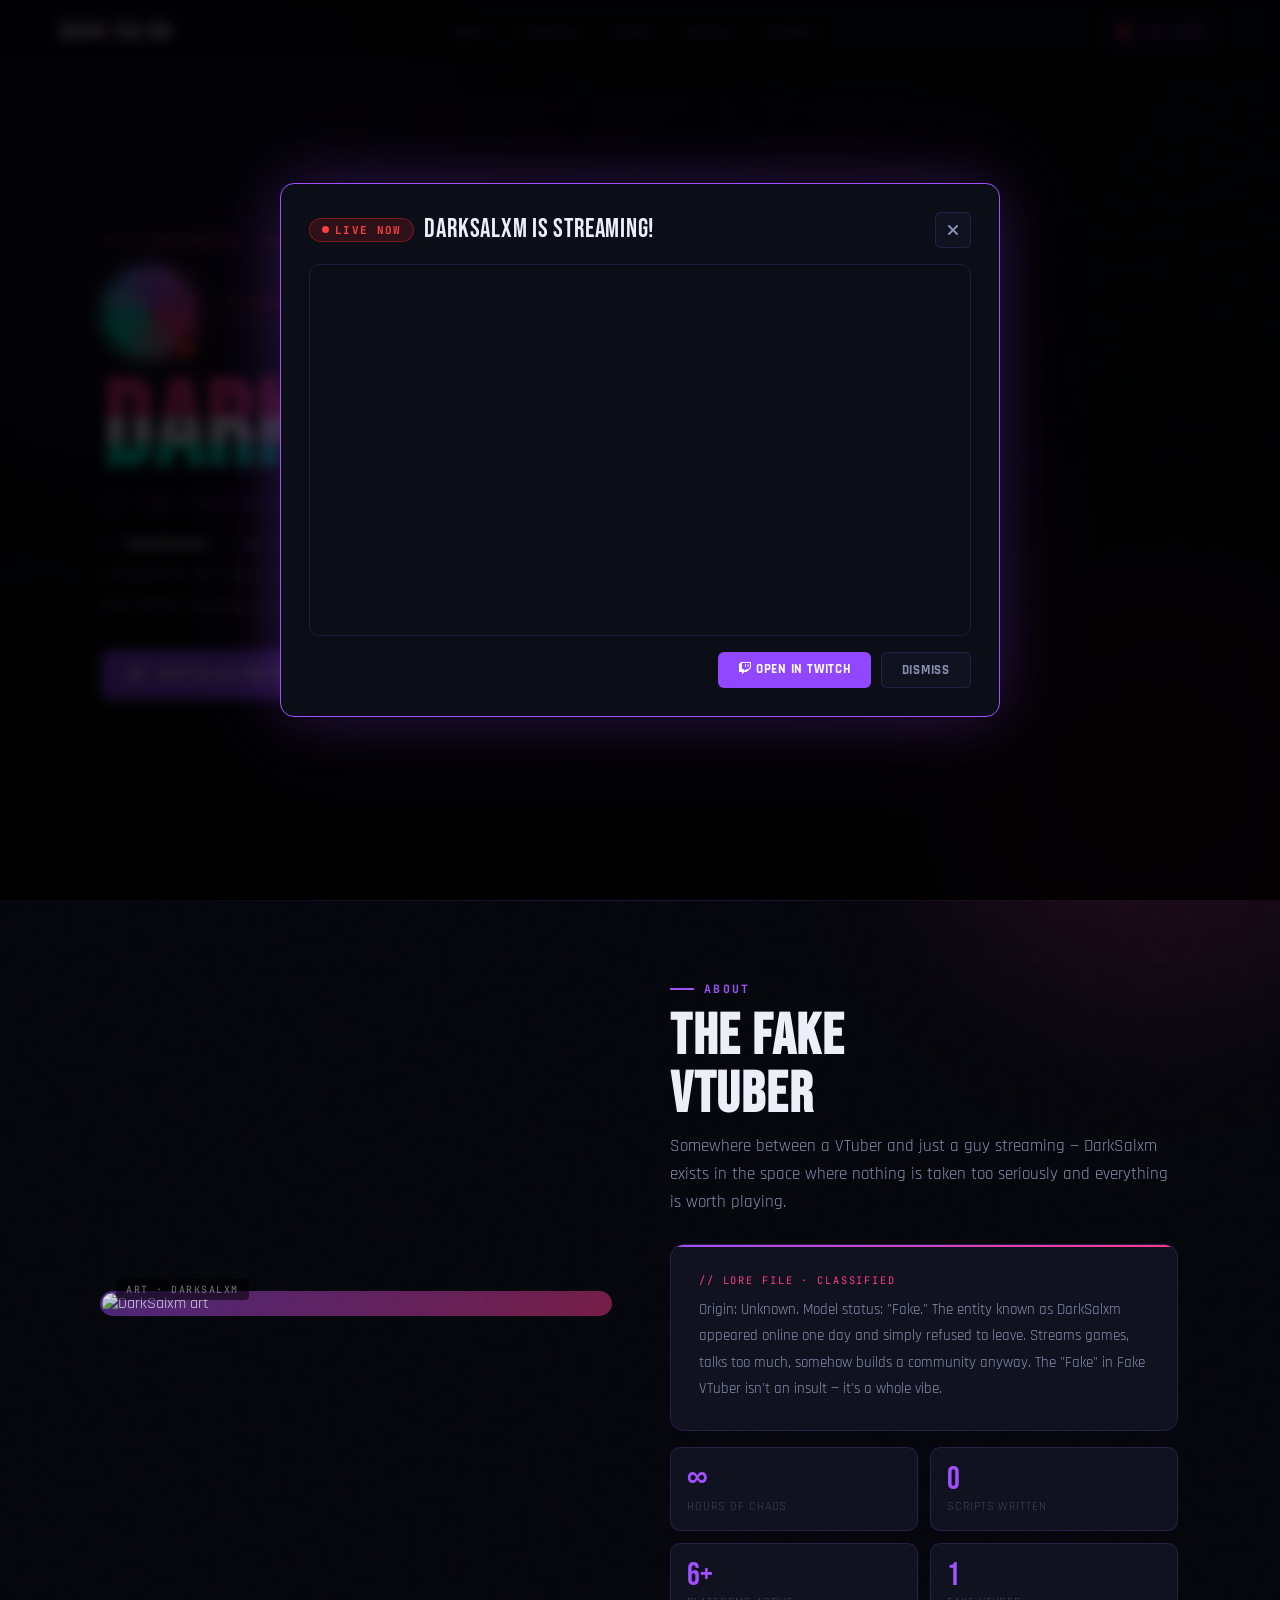
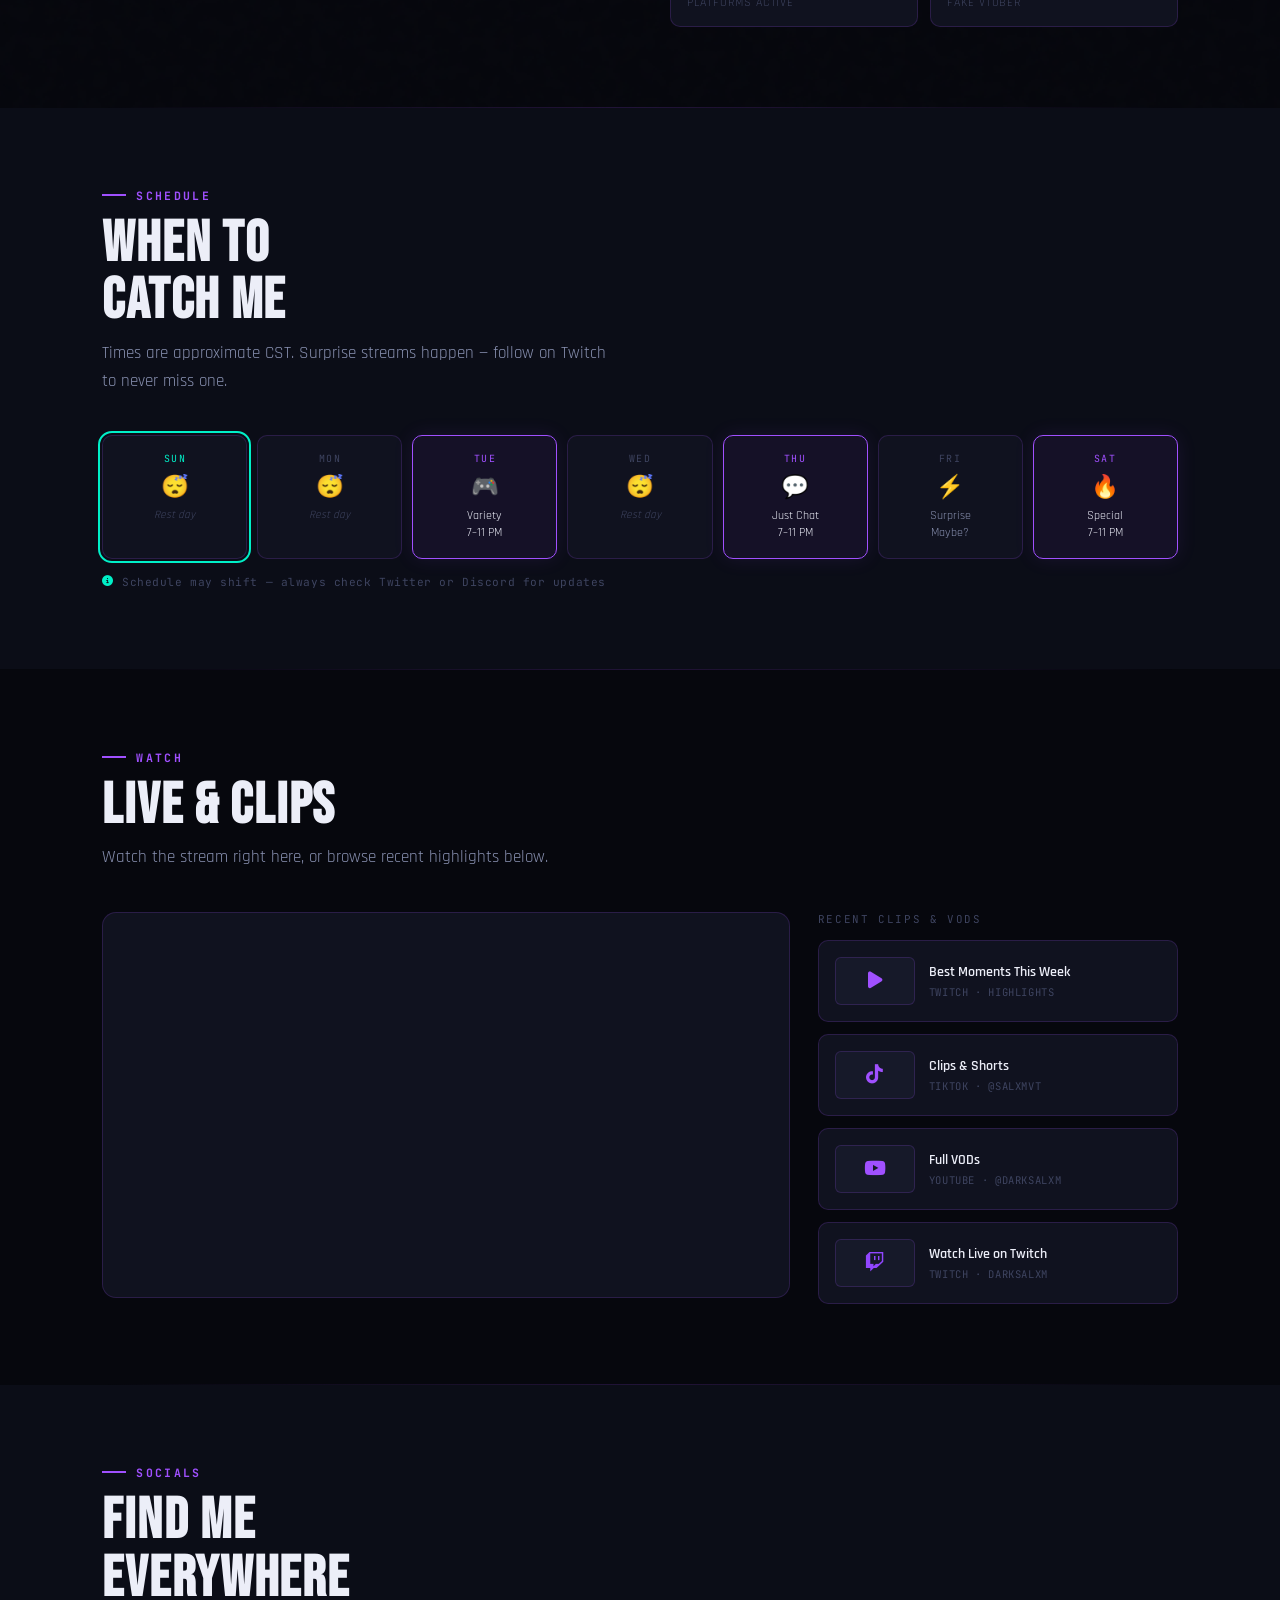
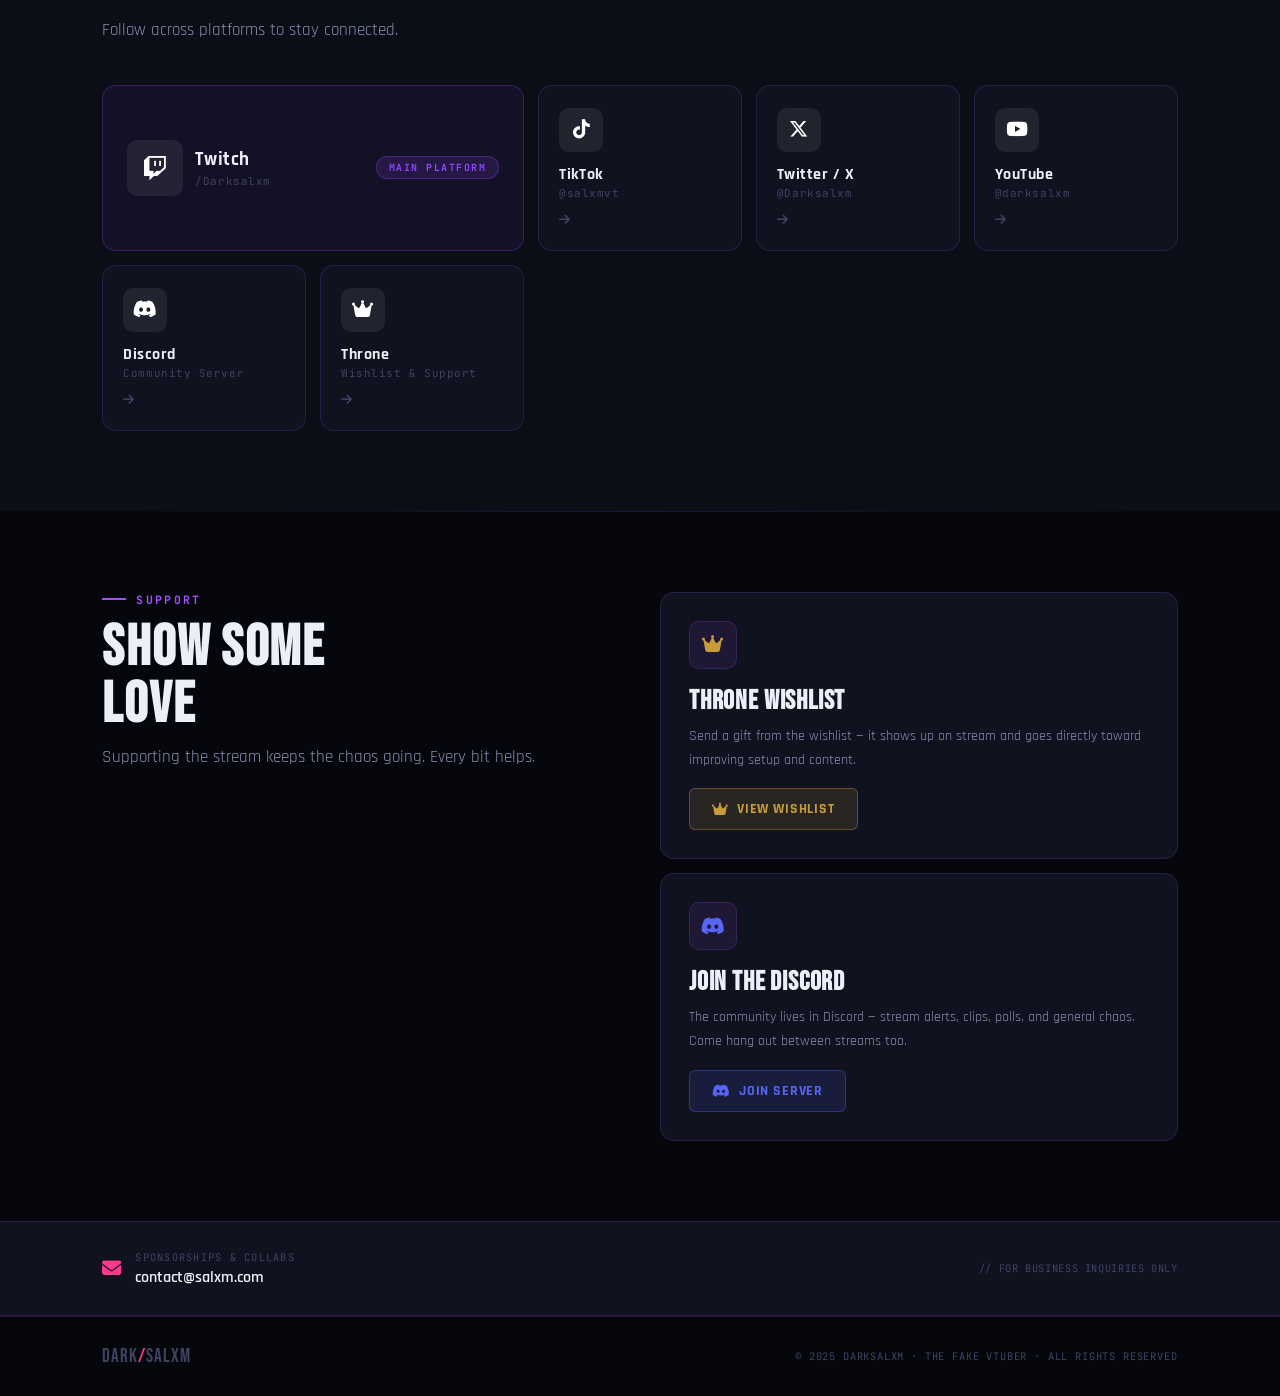
==== index.html @ c1618c50 "brand new UI lay out" ====
<!DOCTYPE html>
<html lang="en">
<head>

  <!-- ═══════════════════════════════════════════
       GOOGLE ANALYTICS
  ═══════════════════════════════════════════ -->
  <script async src="https://www.googletagmanager.com/gtag/js?id=G-S2J43CMT6B"></script>
  <script>
    window.dataLayer = window.dataLayer || [];
    function gtag(){dataLayer.push(arguments);}
    gtag('js', new Date());
    gtag('config', 'G-S2J43CMT6B');
  </script>

  <!-- ═══════════════════════════════════════════
       META & SEO
  ═══════════════════════════════════════════ -->
  <meta charset="UTF-8">
  <meta name="viewport" content="width=device-width, initial-scale=1.0">
  <meta name="description" content="DarkSalxm — The Fake VTuber. Streaming chaos, games, and vibes you won't find anywhere else. Watch live on Twitch.">
  <meta name="author" content="DarkSalxm">
  <meta name="keywords" content="DarkSalxm, Vtuber, Twitch, Streaming, Fake Vtuber, TikTok">

  <!-- Open Graph -->
  <meta property="og:title"       content="DarkSalxm — The Fake VTuber">
  <meta property="og:description" content="Streaming chaos, games, and vibes you won't find anywhere else.">
  <meta property="og:image"       content="https://pbs.twimg.com/profile_images/1735758395053842432/b1LtYk42_400x400.jpg">
  <meta property="og:url"         content="https://salxm.com">
  <meta property="og:type"        content="website">

  <!-- Twitter Card -->
  <meta name="twitter:card"        content="summary_large_image">
  <meta name="twitter:site"        content="@Darksalxm">
  <meta name="twitter:title"       content="DarkSalxm — The Fake VTuber">
  <meta name="twitter:description" content="Streaming chaos, games, and vibes you won't find anywhere else.">
  <meta name="twitter:image"       content="https://pbs.twimg.com/profile_images/1735758395053842432/b1LtYk42_400x400.jpg">

  <title>DarkSalxm — The Fake VTuber</title>

  <!-- ═══════════════════════════════════════════
       FONTS
  ═══════════════════════════════════════════ -->
  <link rel="preconnect" href="https://fonts.googleapis.com">
  <link rel="preconnect" href="https://fonts.gstatic.com" crossorigin>
  <link href="https://fonts.googleapis.com/css2?family=Bebas+Neue&family=Rajdhani:wght@400;500;600;700&family=JetBrains+Mono:wght@400;700&display=swap" rel="stylesheet">

  <!-- Icons -->
  <link rel="stylesheet" href="https://cdnjs.cloudflare.com/ajax/libs/font-awesome/6.5.0/css/all.min.css">

  <!-- ═══════════════════════════════════════════
       STYLESHEET
  ═══════════════════════════════════════════ -->
  <link rel="stylesheet" href="style.css">

</head>
<body>

  <!-- ── BACKGROUND LAYERS ── -->
  <div id="bg-art"></div>
  <div class="glow-blob purple"></div>
  <div class="glow-blob pink"></div>

  <!-- ════════════════════════════════════════════
       NAVIGATION
  ════════════════════════════════════════════ -->
  <nav>
    <a href="#" class="nav-logo">Dark<span class="slash">/</span>Salxm</a>

    <ul class="nav-links">
      <li><a href="#about">About</a></li>
      <li><a href="#schedule">Schedule</a></li>
      <li><a href="#stream">Watch</a></li>
      <li><a href="#platforms">Socials</a></li>
      <li><a href="#support">Support</a></li>
    </ul>

    <!-- Only visible when live — toggled by script.js -->
    <a id="nav-live-btn" class="nav-live offline"
       href="https://twitch.tv/Darksalxm" target="_blank" rel="noopener">
      <span class="live-dot"></span>
      LIVE NOW
    </a>
  </nav>

  <!-- ════════════════════════════════════════════
       PAGE WRAPPER
  ════════════════════════════════════════════ -->
  <div class="page">

    <!-- ──────────────────────────────────────────
         HERO
    ────────────────────────────────────────── -->
    <section id="hero">
      <div class="hero-inner">

        <div class="hero-eyebrow">
          <div class="eyebrow-line"></div>
          <span class="eyebrow-text">Independent VTuber · Twitch</span>
        </div>

        <div class="hero-avatar-row">
          <div class="avatar-frame">
            <img
              src="https://pbs.twimg.com/profile_images/1735758395053842432/b1LtYk42_400x400.jpg"
              alt="DarkSalxm avatar">
            <div class="avatar-status offline" id="hero-status"></div>
          </div>
          <div>
            <div class="hero-live-label" id="live-status-text">● Offline</div>
            <div class="hero-platform-label">DARKSALXM ON TWITCH</div>
          </div>
        </div>

        <h1 class="hero-name">
          <span class="glitch-wrap" data-text="DARK">DARK</span><span class="accent-word">SALXM</span>
        </h1>
        <div class="hero-tagline">// THE FAKE VTUBER</div>

        <p class="hero-bio">
          I'm <strong>DarkSalxm</strong> — a self-proclaimed Fake VTuber who streams the unexpected.
          No script, no formula, just chaos, games, and a community that keeps showing up anyway.
          <strong>Come hang out.</strong>
        </p>

        <div class="hero-cta-row">
          <a href="https://twitch.tv/Darksalxm" target="_blank" rel="noopener" class="btn-primary">
            <i class="fab fa-twitch"></i> Watch on Twitch
          </a>
          <a href="#about" class="btn-secondary">
            Learn More <i class="fas fa-arrow-down" style="font-size:0.75rem;"></i>
          </a>
        </div>

        <div class="scroll-hint">
          <i class="fas fa-chevron-down"></i> Scroll to explore
        </div>

      </div>
    </section>

    <!-- ──────────────────────────────────────────
         ABOUT
    ────────────────────────────────────────── -->
    <div class="section-divider"></div>
    <section id="about">

      <div class="about-img-wrap reveal">
        <img id="about-bg-img"
          src="https://pbs.twimg.com/media/Gdj17DCWsAAV1Bc?format=jpg&name=large"
          alt="DarkSalxm art">
        <div class="about-img-label">art · darksalxm</div>
      </div>

      <div class="about-text">
        <div class="section-label reveal">
          <div class="line"></div>
          <span>About</span>
        </div>
        <h2 class="section-title reveal">The Fake<br>VTuber</h2>
        <p class="section-sub reveal reveal-delay-1">
          Somewhere between a VTuber and just a guy streaming —
          DarkSalxm exists in the space where nothing is taken too
          seriously and everything is worth playing.
        </p>

        <div class="lore-card reveal reveal-delay-2">
          <div class="lore-head">// LORE FILE · CLASSIFIED</div>
          <p>
            Origin: Unknown. Model status: "Fake." The entity known as DarkSalxm
            appeared online one day and simply refused to leave. Streams games,
            talks too much, somehow builds a community anyway. The "Fake" in
            Fake VTuber isn't an insult — it's a whole vibe.
          </p>
        </div>

        <div class="about-stats reveal reveal-delay-3">
          <div class="stat-box">
            <div class="sv">∞</div>
            <div class="sl">Hours of Chaos</div>
          </div>
          <div class="stat-box">
            <div class="sv">0</div>
            <div class="sl">Scripts Written</div>
          </div>
          <div class="stat-box">
            <div class="sv">6+</div>
            <div class="sl">Platforms Active</div>
          </div>
          <div class="stat-box">
            <div class="sv">1</div>
            <div class="sl">Fake VTuber</div>
          </div>
        </div>
      </div>

    </section>

    <!-- ──────────────────────────────────────────
         SCHEDULE
    ────────────────────────────────────────── -->
    <div class="section-divider"></div>
    <section id="schedule">

      <div class="section-label reveal">
        <div class="line"></div>
        <span>Schedule</span>
      </div>
      <h2 class="section-title reveal">When to<br>Catch Me</h2>
      <p class="section-sub reveal reveal-delay-1">
        Times are approximate CST. Surprise streams happen —
        follow on Twitch to never miss one.
      </p>

      <div class="schedule-grid reveal reveal-delay-2">
        <div class="day-card">
          <div class="day-name">Sun</div>
          <div class="day-icon">😴</div>
          <div class="off-label">Rest day</div>
        </div>
        <div class="day-card">
          <div class="day-name">Mon</div>
          <div class="day-icon">😴</div>
          <div class="off-label">Rest day</div>
        </div>
        <div class="day-card stream-day">
          <div class="day-name">Tue</div>
          <div class="day-icon">🎮</div>
          <div class="day-content">Variety<br>7–11 PM</div>
        </div>
        <div class="day-card">
          <div class="day-name">Wed</div>
          <div class="day-icon">😴</div>
          <div class="off-label">Rest day</div>
        </div>
        <div class="day-card stream-day">
          <div class="day-name">Thu</div>
          <div class="day-icon">💬</div>
          <div class="day-content">Just Chat<br>7–11 PM</div>
        </div>
        <div class="day-card">
          <div class="day-name">Fri</div>
          <div class="day-icon">⚡</div>
          <div class="day-content">Surprise<br>Maybe?</div>
        </div>
        <div class="day-card stream-day">
          <div class="day-name">Sat</div>
          <div class="day-icon">🔥</div>
          <div class="day-content">Special<br>7–11 PM</div>
        </div>
      </div>

      <div class="schedule-note reveal">
        <i class="fas fa-info-circle"></i>
        Schedule may shift — always check Twitter or Discord for updates
      </div>

    </section>

    <!-- ──────────────────────────────────────────
         WATCH / STREAM
    ────────────────────────────────────────── -->
    <div class="section-divider"></div>
    <section id="stream">

      <div class="section-label reveal">
        <div class="line"></div>
        <span>Watch</span>
      </div>
      <h2 class="section-title reveal">Live &amp; Clips</h2>
      <p class="section-sub reveal reveal-delay-1">
        Watch the stream right here, or browse recent highlights below.
      </p>

      <div class="stream-layout">

        <div class="twitch-embed-wrap reveal">
          <div class="embed-offline-overlay" id="stream-offline-msg">
            <i class="fab fa-twitch"></i>
            <p>Stream is currently offline</p>
            <a href="https://twitch.tv/Darksalxm" target="_blank" rel="noopener">
              Follow on Twitch
            </a>
          </div>
          <!-- src injected by script.js only when live -->
          <iframe id="twitch-player"
            frameborder="0"
            allowfullscreen
            style="display:none;"
            title="DarkSalxm Twitch Stream">
          </iframe>
        </div>

        <div class="clips-col reveal reveal-delay-2">
          <div class="clips-col-header">Recent Clips &amp; VODs</div>

          <a href="https://twitch.tv/Darksalxm/videos" target="_blank" rel="noopener" class="clip-card">
            <div class="clip-thumb"><i class="fas fa-play"></i></div>
            <div class="clip-info">
              <div class="clip-title">Best Moments This Week</div>
              <div class="clip-meta">Twitch · Highlights</div>
            </div>
          </a>

          <a href="https://www.tiktok.com/@salxmvt" target="_blank" rel="noopener" class="clip-card">
            <div class="clip-thumb"><i class="fab fa-tiktok"></i></div>
            <div class="clip-info">
              <div class="clip-title">Clips &amp; Shorts</div>
              <div class="clip-meta">TikTok · @salxmvt</div>
            </div>
          </a>

          <a href="https://youtube.com/@darksalxm" target="_blank" rel="noopener" class="clip-card">
            <div class="clip-thumb"><i class="fab fa-youtube"></i></div>
            <div class="clip-info">
              <div class="clip-title">Full VODs</div>
              <div class="clip-meta">YouTube · @darksalxm</div>
            </div>
          </a>

          <a href="https://twitch.tv/Darksalxm" target="_blank" rel="noopener" class="clip-card">
            <div class="clip-thumb" style="color:var(--twitch);"><i class="fab fa-twitch"></i></div>
            <div class="clip-info">
              <div class="clip-title">Watch Live on Twitch</div>
              <div class="clip-meta">Twitch · Darksalxm</div>
            </div>
          </a>
        </div>

      </div>
    </section>

    <!-- ──────────────────────────────────────────
         PLATFORMS / SOCIALS
    ────────────────────────────────────────── -->
    <div class="section-divider"></div>
    <section id="platforms">

      <div class="section-label reveal">
        <div class="line"></div>
        <span>Socials</span>
      </div>
      <h2 class="section-title reveal">Find Me<br>Everywhere</h2>
      <p class="section-sub reveal reveal-delay-1">Follow across platforms to stay connected.</p>

      <div class="platforms-grid">

        <a href="https://twitch.tv/Darksalxm" target="_blank" rel="noopener"
           class="platform-card twitch featured reveal reveal-delay-1">
          <div class="platform-icon"><i class="fab fa-twitch"></i></div>
          <div>
            <div class="platform-name">Twitch</div>
            <div class="platform-handle">/Darksalxm</div>
          </div>
          <span class="platform-badge">MAIN PLATFORM</span>
        </a>

        <a href="https://www.tiktok.com/@salxmvt" target="_blank" rel="noopener"
           class="platform-card tiktok reveal reveal-delay-1">
          <div class="platform-icon"><i class="fab fa-tiktok"></i></div>
          <div>
            <div class="platform-name">TikTok</div>
            <div class="platform-handle">@salxmvt</div>
          </div>
          <div class="platform-arrow"><i class="fas fa-arrow-right"></i></div>
        </a>

        <a href="https://x.com/Darksalxm" target="_blank" rel="noopener"
           class="platform-card twitter reveal reveal-delay-2">
          <div class="platform-icon"><i class="fab fa-x-twitter"></i></div>
          <div>
            <div class="platform-name">Twitter / X</div>
            <div class="platform-handle">@Darksalxm</div>
          </div>
          <div class="platform-arrow"><i class="fas fa-arrow-right"></i></div>
        </a>

        <a href="https://youtube.com/@darksalxm" target="_blank" rel="noopener"
           class="platform-card youtube reveal reveal-delay-2">
          <div class="platform-icon"><i class="fab fa-youtube"></i></div>
          <div>
            <div class="platform-name">YouTube</div>
            <div class="platform-handle">@darksalxm</div>
          </div>
          <div class="platform-arrow"><i class="fas fa-arrow-right"></i></div>
        </a>

        <a href="https://discord.gg/fbP4QZpy9w" target="_blank" rel="noopener"
           class="platform-card discord reveal reveal-delay-3">
          <div class="platform-icon"><i class="fab fa-discord"></i></div>
          <div>
            <div class="platform-name">Discord</div>
            <div class="platform-handle">Community Server</div>
          </div>
          <div class="platform-arrow"><i class="fas fa-arrow-right"></i></div>
        </a>

        <a href="https://throne.com/darksalxm" target="_blank" rel="noopener"
           class="platform-card throne reveal reveal-delay-3">
          <div class="platform-icon"><i class="fas fa-crown"></i></div>
          <div>
            <div class="platform-name">Throne</div>
            <div class="platform-handle">Wishlist &amp; Support</div>
          </div>
          <div class="platform-arrow"><i class="fas fa-arrow-right"></i></div>
        </a>

      </div>
    </section>

    <!-- ──────────────────────────────────────────
         SUPPORT
    ────────────────────────────────────────── -->
    <div class="section-divider"></div>
    <section id="support">

      <div>
        <div class="section-label reveal">
          <div class="line"></div>
          <span>Support</span>
        </div>
        <h2 class="section-title reveal">Show Some<br>Love</h2>
        <p class="section-sub reveal reveal-delay-1">
          Supporting the stream keeps the chaos going. Every bit helps.
        </p>
      </div>

      <div class="support-cards">
        <div class="support-card throne-card reveal reveal-delay-1">
          <div class="card-icon"><i class="fas fa-crown"></i></div>
          <h3>Throne Wishlist</h3>
          <p>Send a gift from the wishlist — it shows up on stream and goes directly toward improving setup and content.</p>
          <a href="https://throne.com/darksalxm" target="_blank" rel="noopener" class="btn-throne">
            <i class="fas fa-crown"></i> View Wishlist
          </a>
        </div>
        <div class="support-card discord-card reveal reveal-delay-2">
          <div class="card-icon"><i class="fab fa-discord"></i></div>
          <h3>Join the Discord</h3>
          <p>The community lives in Discord — stream alerts, clips, polls, and general chaos. Come hang out between streams too.</p>
          <a href="https://discord.gg/fbP4QZpy9w" target="_blank" rel="noopener" class="btn-discord">
            <i class="fab fa-discord"></i> Join Server
          </a>
        </div>
      </div>

    </section>

    <!-- ──────────────────────────────────────────
         CONTACT STRIP
    ────────────────────────────────────────── -->
    <div class="contact-strip reveal">
      <div class="contact-left">
        <i class="fas fa-envelope"></i>
        <div>
          <div class="contact-label">Sponsorships &amp; Collabs</div>
          <div class="contact-value" id="contact-email">contact@salxm.com</div>
        </div>
      </div>
      <div class="contact-tag">// FOR BUSINESS INQUIRIES ONLY</div>
    </div>

    <!-- ──────────────────────────────────────────
         FOOTER
    ────────────────────────────────────────── -->
    <footer>
      <div class="f-logo">Dark<span>/</span>Salxm</div>
      <div class="f-copy">© 2025 DARKSALXM · THE FAKE VTUBER · ALL RIGHTS RESERVED</div>
    </footer>

  </div><!-- /.page -->

  <!-- ════════════════════════════════════════════
       LIVE POPUP
  ════════════════════════════════════════════ -->
  <div id="live-popup" role="dialog" aria-modal="true" aria-label="DarkSalxm is live">
    <div class="popup-box">

      <div class="popup-header">
        <div class="popup-header-left">
          <div class="popup-live-badge">
            <span class="dot"></span> LIVE NOW
          </div>
          <div class="popup-title">DarkSalxm is streaming!</div>
        </div>
        <button class="popup-close" id="popup-close-btn" aria-label="Close">
          <i class="fas fa-times"></i>
        </button>
      </div>

      <div class="popup-embed">
        <!-- src injected by script.js when live -->
        <iframe id="popup-twitch-iframe"
          frameborder="0"
          allowfullscreen
          title="DarkSalxm Live Stream">
        </iframe>
      </div>

      <div class="popup-footer">
        <a href="https://twitch.tv/Darksalxm" target="_blank" rel="noopener"
           class="popup-btn-twitch">
          <i class="fab fa-twitch"></i> Open in Twitch
        </a>
        <button class="popup-btn-close" id="popup-dismiss-btn">Dismiss</button>
      </div>

    </div>
  </div>

  <!-- ════════════════════════════════════════════
       SCRIPTS — loaded at end of body for performance
  ════════════════════════════════════════════ -->
  <script src="script.js"></script>

</body>
</html>
---- style.css ----
/* ============================================================
   DARKSALXM — style.css
   Theme: Dark Glitch-Noir · VTuber Personal Site
   ============================================================ */

/* ── CUSTOM PROPERTIES ─────────────────────────────────────── */
:root {
  /* Colors */
  --bg:          #06070d;
  --bg2:         #0b0d17;
  --surface:     #10121f;
  --surface2:    #161929;
  --border:      rgba(160, 80, 255, 0.18);
  --glow:        rgba(160, 80, 255, 0.10);

  --accent:      #a050ff;
  --accent2:     #ff3a8c;
  --accent3:     #00f0c8;

  --text:        #eceef8;
  --text-mid:    #8890b0;
  --text-dim:    #3e4460;

  /* Platform colors */
  --twitch:   #9146ff;
  --tiktok:   #ff004f;
  --twitter:  #1d9bf0;
  --youtube:  #ff0000;
  --discord:  #5865f2;
  --throne:   #c89b3c;

  /* Typography */
  --font-display: 'Bebas Neue', sans-serif;
  --font-body:    'Rajdhani', sans-serif;
  --font-mono:    'JetBrains Mono', monospace;

  /* Spacing scale */
  --space-xs:  4px;
  --space-sm:  8px;
  --space-md:  16px;
  --space-lg:  28px;
  --space-xl:  48px;
  --space-2xl: 80px;

  /* Radius */
  --radius-sm: 6px;
  --radius-md: 10px;
  --radius-lg: 14px;

  /* Transitions */
  --transition: 0.2s ease;
  --transition-slow: 0.5s ease;

  /* Side padding (responsive) */
  --side-pad: clamp(20px, 8vw, 120px);
}

/* ── RESET ──────────────────────────────────────────────────── */
*,
*::before,
*::after {
  margin: 0;
  padding: 0;
  box-sizing: border-box;
}

html {
  scroll-behavior: smooth;
  font-size: 16px;
}

body {
  font-family: var(--font-body);
  background: var(--bg);
  color: var(--text);
  min-height: 100vh;
  overflow-x: hidden;
  cursor: default;
  -webkit-font-smoothing: antialiased;
}

img { display: block; max-width: 100%; }
a   { color: inherit; }
ul  { list-style: none; }
button { font-family: inherit; }

/* ── SCROLLBAR ──────────────────────────────────────────────── */
::-webkit-scrollbar       { width: 4px; }
::-webkit-scrollbar-track { background: var(--bg); }
::-webkit-scrollbar-thumb { background: var(--accent); border-radius: 2px; }

/* ── BACKGROUND SYSTEM ──────────────────────────────────────── */

/* Rotated art image */
#bg-art {
  position: fixed;
  inset: 0;
  z-index: 0;
  background-size: cover;
  background-position: center;
  transition: opacity 1.2s ease;
  opacity: 0;
  will-change: opacity;
}

/* Gradient mask over art so content stays readable */
#bg-art::after {
  content: '';
  position: absolute;
  inset: 0;
  background:
    linear-gradient(to bottom,
      rgba(6,7,13,0.55) 0%,
      rgba(6,7,13,0.85) 60%,
      rgba(6,7,13,1.00) 100%
    ),
    linear-gradient(to right,
      rgba(6,7,13,0.70) 0%,
      transparent       40%,
      rgba(6,7,13,0.70) 100%
    );
}

/* CRT scanline overlay */
body::before {
  content: '';
  position: fixed;
  inset: 0;
  z-index: 1;
  pointer-events: none;
  background: repeating-linear-gradient(
    0deg,
    transparent,
    transparent 3px,
    rgba(0, 0, 0, 0.055) 3px,
    rgba(0, 0, 0, 0.055) 4px
  );
}

/* Film grain overlay */
body::after {
  content: '';
  position: fixed;
  inset: -200%;
  z-index: 1;
  width: 400%;
  height: 400%;
  pointer-events: none;
  background-image: url("data:image/svg+xml,%3Csvg viewBox='0 0 256 256' xmlns='http://www.w3.org/2000/svg'%3E%3Cfilter id='n'%3E%3CfeTurbulence type='fractalNoise' baseFrequency='0.9' numOctaves='4' stitchTiles='stitch'/%3E%3C/filter%3E%3Crect width='100%25' height='100%25' filter='url(%23n)' opacity='0.04'/%3E%3C/svg%3E");
  opacity: 0.35;
  animation: grain 0.5s steps(2) infinite;
}

/* Ambient glow blobs */
.glow-blob {
  position: fixed;
  border-radius: 50%;
  filter: blur(90px);
  pointer-events: none;
  z-index: 0;
  opacity: 0.10;
  will-change: transform;
}
.glow-blob.purple {
  width: 600px; height: 600px;
  background: var(--accent);
  top: -150px; left: -150px;
}
.glow-blob.pink {
  width: 450px; height: 450px;
  background: var(--accent2);
  bottom: -100px; right: -100px;
}

/* ── PAGE WRAPPER ───────────────────────────────────────────── */
.page {
  position: relative;
  z-index: 2;
  min-height: 100vh;
  display: flex;
  flex-direction: column;
}

/* ── SECTION SHARED ─────────────────────────────────────────── */
section {
  position: relative;
  z-index: 2;
  padding: var(--space-2xl) var(--side-pad);
}

.section-label {
  display: flex;
  align-items: center;
  gap: 10px;
  margin-bottom: 12px;
}
.section-label .line {
  width: 24px; height: 2px;
  background: var(--accent);
  flex-shrink: 0;
}
.section-label span {
  font-family: var(--font-mono);
  font-size: 0.72rem;
  font-weight: 700;
  letter-spacing: 0.20em;
  text-transform: uppercase;
  color: var(--accent);
}

.section-title {
  font-family: var(--font-display);
  font-size: clamp(2.4rem, 5vw, 3.6rem);
  letter-spacing: 0.03em;
  line-height: 1;
  color: var(--text);
  margin-bottom: 10px;
}

.section-sub {
  font-size: clamp(0.92rem, 2vw, 1.05rem);
  color: var(--text-mid);
  max-width: 520px;
  line-height: 1.65;
}

.section-divider {
  position: relative;
  z-index: 2;
  height: 1px;
  margin: 0 var(--side-pad);
  background: linear-gradient(to right, transparent, var(--border), transparent);
}

/* ── NAVIGATION ─────────────────────────────────────────────── */
nav {
  position: fixed;
  top: 0; left: 0; right: 0;
  z-index: 100;
  height: 64px;
  padding: 0 clamp(20px, 5vw, 60px);
  display: flex;
  align-items: center;
  justify-content: space-between;
  background: rgba(6, 7, 13, 0.72);
  backdrop-filter: blur(18px);
  -webkit-backdrop-filter: blur(18px);
  border-bottom: 1px solid var(--border);
  transition: background var(--transition);
}

nav.scrolled {
  background: rgba(6, 7, 13, 0.92);
}

/* Logo */
.nav-logo {
  font-family: var(--font-display);
  font-size: 1.5rem;
  letter-spacing: 0.05em;
  color: var(--text);
  text-decoration: none;
  transition: color var(--transition);
}
.nav-logo:hover { color: var(--accent); }
.nav-logo .slash { color: var(--accent2); }

/* Links */
.nav-links {
  display: flex;
  align-items: center;
  gap: var(--space-lg);
}
.nav-links a {
  font-size: 0.78rem;
  font-weight: 600;
  letter-spacing: 0.12em;
  text-transform: uppercase;
  color: var(--text-mid);
  text-decoration: none;
  transition: color var(--transition);
  position: relative;
  padding-bottom: 2px;
}
.nav-links a::after {
  content: '';
  position: absolute;
  bottom: -2px; left: 0;
  width: 0; height: 1px;
  background: var(--accent);
  transition: width var(--transition);
}
.nav-links a:hover { color: var(--text); }
.nav-links a:hover::after { width: 100%; }

/* Live button */
.nav-live {
  display: flex;
  align-items: center;
  gap: var(--space-sm);
  padding: 7px 18px;
  background: rgba(145, 70, 255, 0.12);
  border: 1px solid rgba(145, 70, 255, 0.35);
  border-radius: var(--radius-sm);
  font-family: var(--font-mono);
  font-size: 0.72rem;
  font-weight: 700;
  letter-spacing: 0.10em;
  color: var(--twitch);
  text-decoration: none;
  transition: all var(--transition);
}
.nav-live:hover {
  background: rgba(145, 70, 255, 0.22);
  border-color: rgba(145, 70, 255, 0.6);
  transform: translateY(-1px);
}
.nav-live .live-dot {
  width: 8px; height: 8px;
  border-radius: 50%;
  background: #ff4040;
  box-shadow: 0 0 8px #ff4040;
  animation: blink 1.4s ease-in-out infinite;
  flex-shrink: 0;
}
/* Hide live button when offline */
.nav-live.offline { display: none; }

/* ── HERO ───────────────────────────────────────────────────── */
#hero {
  padding-top: calc(64px + var(--space-xl));
  min-height: 100vh;
  display: flex;
  align-items: center;
  padding-left: var(--side-pad);
  padding-right: var(--side-pad);
}

.hero-inner {
  max-width: 680px;
  animation: fadeUp 0.9s ease both;
}

.hero-eyebrow {
  display: flex;
  align-items: center;
  gap: 10px;
  margin-bottom: var(--space-md);
  animation: fadeUp 0.9s 0.05s ease both;
}
.eyebrow-line {
  width: 32px; height: 2px;
  background: var(--accent2);
  flex-shrink: 0;
}
.eyebrow-text {
  font-family: var(--font-mono);
  font-size: 0.72rem;
  font-weight: 700;
  letter-spacing: 0.20em;
  text-transform: uppercase;
  color: var(--accent2);
}

/* Avatar row */
.hero-avatar-row {
  display: flex;
  align-items: center;
  gap: var(--space-lg);
  margin-bottom: var(--space-md);
  animation: fadeUp 0.9s 0.10s ease both;
}

.avatar-frame {
  position: relative;
  flex-shrink: 0;
  width: 96px; height: 96px;
}
/* Spinning conic gradient ring */
.avatar-frame::before {
  content: '';
  position: absolute;
  inset: -3px;
  border-radius: 50%;
  background: conic-gradient(
    var(--accent),
    var(--accent2),
    var(--accent3),
    var(--accent)
  );
  animation: spin 4s linear infinite;
  z-index: 0;
}
/* Soft outer glow */
.avatar-frame::after {
  content: '';
  position: absolute;
  inset: -8px;
  border-radius: 50%;
  background: conic-gradient(
    var(--accent),
    var(--accent2),
    var(--accent3),
    var(--accent)
  );
  opacity: 0.18;
  filter: blur(10px);
  animation: spin 4s linear infinite;
  z-index: 0;
}
.avatar-frame img {
  position: relative;
  z-index: 1;
  width: 100%; height: 100%;
  border-radius: 50%;
  object-fit: cover;
  border: 3px solid var(--bg);
}
/* Online/offline indicator dot */
.avatar-status {
  position: absolute;
  bottom: 2px; right: 2px;
  z-index: 2;
  width: 20px; height: 20px;
  border-radius: 50%;
  background: #ff4040;
  border: 2.5px solid var(--bg);
  box-shadow: 0 0 10px #ff4040;
  animation: blink 1.4s ease-in-out infinite;
}
.avatar-status.offline {
  background: var(--text-dim);
  box-shadow: none;
  animation: none;
}

.hero-live-label {
  font-size: 0.85rem;
  font-weight: 600;
  color: var(--text-mid);
  margin-bottom: 4px;
  transition: color var(--transition);
}
.hero-live-label.live { color: #ff4040; }

.hero-platform-label {
  font-family: var(--font-mono);
  font-size: 0.65rem;
  color: var(--text-dim);
  letter-spacing: 0.12em;
  text-transform: uppercase;
}

/* Big name */
.hero-name {
  font-family: var(--font-display);
  font-size: clamp(3.5rem, 11vw, 7.5rem);
  line-height: 0.9;
  letter-spacing: 0.02em;
  color: var(--text);
  animation: fadeUp 0.9s 0.15s ease both;
}
.hero-name .accent-word { color: var(--accent2); }

/* Glitch effect on "DARK" */
.glitch-wrap {
  position: relative;
  display: inline-block;
}
.glitch-wrap::before,
.glitch-wrap::after {
  content: attr(data-text);
  position: absolute;
  top: 0; left: 0;
  width: 100%;
  font-family: inherit;
  font-size: inherit;
  letter-spacing: inherit;
  line-height: inherit;
  pointer-events: none;
}
.glitch-wrap::before {
  color: var(--accent2);
  animation: glitch1 5s infinite;
  clip-path: polygon(0 0, 100% 0, 100% 38%, 0 38%);
}
.glitch-wrap::after {
  color: var(--accent3);
  animation: glitch2 5s infinite;
  clip-path: polygon(0 62%, 100% 62%, 100% 100%, 0 100%);
}

.hero-tagline {
  margin-top: 10px;
  font-family: var(--font-mono);
  font-size: clamp(0.72rem, 2vw, 0.92rem);
  letter-spacing: 0.20em;
  color: var(--accent);
  text-transform: uppercase;
  animation: fadeUp 0.9s 0.20s ease both;
}

.hero-bio {
  margin-top: var(--space-md);
  font-size: clamp(0.98rem, 2vw, 1.12rem);
  line-height: 1.72;
  color: var(--text-mid);
  max-width: 540px;
  animation: fadeUp 0.9s 0.25s ease both;
}
.hero-bio strong { color: var(--text); font-weight: 600; }

/* CTA row */
.hero-cta-row {
  margin-top: var(--space-lg);
  display: flex;
  flex-wrap: wrap;
  gap: 12px;
  animation: fadeUp 0.9s 0.35s ease both;
}

/* Scroll hint */
.scroll-hint {
  position: absolute;
  bottom: 32px; left: var(--side-pad);
  display: flex;
  align-items: center;
  gap: 8px;
  font-family: var(--font-mono);
  font-size: 0.65rem;
  letter-spacing: 0.15em;
  text-transform: uppercase;
  color: var(--text-dim);
  animation: fadeUp 0.9s 0.5s ease both;
}
.scroll-hint i { animation: bounceDown 2s ease-in-out infinite; }

/* ── BUTTONS ────────────────────────────────────────────────── */
.btn-primary {
  display: inline-flex;
  align-items: center;
  gap: 10px;
  padding: 14px 28px;
  background: var(--twitch);
  color: #fff;
  font-family: var(--font-body);
  font-size: 1rem;
  font-weight: 700;
  letter-spacing: 0.08em;
  text-transform: uppercase;
  text-decoration: none;
  border-radius: var(--radius-sm);
  border: none;
  cursor: pointer;
  position: relative;
  overflow: hidden;
  transition: all var(--transition);
}
/* Shine sweep */
.btn-primary::before {
  content: '';
  position: absolute;
  inset: 0;
  background: linear-gradient(
    120deg,
    transparent 30%,
    rgba(255,255,255,0.18) 50%,
    transparent 70%
  );
  transform: translateX(-100%);
  transition: transform 0.55s;
}
.btn-primary:hover::before { transform: translateX(100%); }
.btn-primary:hover {
  transform: translateY(-2px);
  box-shadow: 0 8px 32px rgba(145, 70, 255, 0.50);
}
.btn-primary:active { transform: translateY(0); }

.btn-secondary {
  display: inline-flex;
  align-items: center;
  gap: 8px;
  padding: 13px 22px;
  background: transparent;
  color: var(--text-mid);
  font-family: var(--font-body);
  font-size: 0.95rem;
  font-weight: 600;
  letter-spacing: 0.06em;
  text-transform: uppercase;
  text-decoration: none;
  border-radius: var(--radius-sm);
  border: 1px solid var(--border);
  transition: all var(--transition);
}
.btn-secondary:hover {
  color: var(--text);
  border-color: rgba(160, 80, 255, 0.5);
  background: rgba(160, 80, 255, 0.07);
}

/* ── ABOUT SECTION ──────────────────────────────────────────── */
#about {
  display: grid;
  grid-template-columns: 1fr 1fr;
  gap: 60px;
  align-items: center;
}

/* Art panel */
.about-img-wrap {
  position: relative;
}
.about-img-wrap img {
  width: 100%;
  border-radius: var(--radius-lg);
  filter: saturate(0.82) brightness(0.88);
  transition: filter 0.5s ease;
}
.about-img-wrap:hover img {
  filter: saturate(1.05) brightness(0.98);
}
/* Gradient border effect */
.about-img-wrap::before {
  content: '';
  position: absolute;
  inset: -2px;
  border-radius: calc(var(--radius-lg) + 2px);
  background: linear-gradient(135deg, var(--accent), var(--accent2));
  z-index: -1;
  opacity: 0.45;
}
.about-img-label {
  position: absolute;
  bottom: 14px; left: 14px;
  font-family: var(--font-mono);
  font-size: 0.62rem;
  letter-spacing: 0.15em;
  text-transform: uppercase;
  color: rgba(255,255,255,0.45);
  background: rgba(0,0,0,0.55);
  padding: 4px 10px;
  border-radius: 4px;
}

/* Lore card */
.lore-card {
  background: var(--surface);
  border: 1px solid var(--border);
  border-radius: var(--radius-lg);
  padding: var(--space-lg);
  margin-top: var(--space-lg);
  position: relative;
  overflow: hidden;
}
/* accent top stripe */
.lore-card::before {
  content: '';
  position: absolute;
  top: 0; left: 0; right: 0;
  height: 2px;
  background: linear-gradient(90deg, var(--accent), var(--accent2));
}
.lore-head {
  font-family: var(--font-mono);
  font-size: 0.65rem;
  letter-spacing: 0.18em;
  text-transform: uppercase;
  color: var(--accent2);
  margin-bottom: 10px;
}
.lore-card p {
  font-size: 0.95rem;
  color: var(--text-mid);
  line-height: 1.72;
}

/* Stats grid */
.about-stats {
  display: grid;
  grid-template-columns: 1fr 1fr;
  gap: 12px;
  margin-top: var(--space-md);
}
.stat-box {
  background: var(--surface);
  border: 1px solid var(--border);
  border-radius: var(--radius-md);
  padding: var(--space-md);
  transition: border-color var(--transition);
}
.stat-box:hover { border-color: rgba(160,80,255,0.4); }
.stat-box .sv {
  font-family: var(--font-display);
  font-size: 2rem;
  color: var(--accent);
  line-height: 1;
}
.stat-box .sl {
  font-size: 0.75rem;
  color: var(--text-dim);
  text-transform: uppercase;
  letter-spacing: 0.08em;
  margin-top: 3px;
}

/* ── SCHEDULE SECTION ───────────────────────────────────────── */
#schedule { background: var(--bg2); }

.schedule-grid {
  display: grid;
  grid-template-columns: repeat(7, 1fr);
  gap: 10px;
  margin-top: 40px;
}

.day-card {
  background: var(--surface);
  border: 1px solid var(--border);
  border-radius: var(--radius-md);
  padding: var(--space-md) 10px;
  text-align: center;
  transition: all var(--transition);
  user-select: none;
}
.day-card:hover {
  border-color: rgba(160,80,255,0.35);
  transform: translateY(-2px);
}
/* Highlight stream days */
.day-card.stream-day {
  border-color: var(--accent);
  background: rgba(160, 80, 255, 0.07);
  box-shadow: 0 0 20px rgba(160, 80, 255, 0.10);
}
/* Highlight today */
.day-card.today {
  outline: 2px solid var(--accent3);
  outline-offset: 2px;
}
.day-card .day-name {
  font-family: var(--font-mono);
  font-size: 0.62rem;
  letter-spacing: 0.15em;
  text-transform: uppercase;
  color: var(--text-dim);
  margin-bottom: 8px;
}
.day-card.stream-day .day-name { color: var(--accent); }
.day-card.today .day-name       { color: var(--accent3); }

.day-card .day-icon { font-size: 1.4rem; margin-bottom: 6px; }

.day-card .day-content {
  font-size: 0.74rem;
  color: var(--text-mid);
  line-height: 1.4;
}
.day-card.stream-day .day-content { color: var(--text); }
.day-card .off-label {
  font-size: 0.7rem;
  color: var(--text-dim);
  font-style: italic;
}

.schedule-note {
  margin-top: var(--space-md);
  display: flex;
  align-items: center;
  gap: 8px;
  font-family: var(--font-mono);
  font-size: 0.70rem;
  color: var(--text-dim);
  letter-spacing: 0.05em;
}
.schedule-note i { color: var(--accent3); }

/* ── STREAM / WATCH SECTION ─────────────────────────────────── */
.stream-layout {
  display: grid;
  grid-template-columns: 1fr 360px;
  gap: var(--space-lg);
  margin-top: 40px;
  align-items: start;
}

/* Twitch embed */
.twitch-embed-wrap {
  position: relative;
  border-radius: var(--radius-lg);
  overflow: hidden;
  border: 1px solid var(--border);
  background: var(--surface);
  aspect-ratio: 16 / 9;
}
.twitch-embed-wrap iframe {
  width: 100%; height: 100%;
  display: block;
  border: none;
}

/* Offline placeholder */
.embed-offline-overlay {
  position: absolute;
  inset: 0;
  display: flex;
  flex-direction: column;
  align-items: center;
  justify-content: center;
  gap: 14px;
  background: var(--surface);
  color: var(--text-mid);
  text-align: center;
  padding: var(--space-lg);
}
.embed-offline-overlay i   { font-size: 2.8rem; color: var(--text-dim); }
.embed-offline-overlay p   { font-size: 0.92rem; }
.embed-offline-overlay a {
  padding: 10px 22px;
  background: var(--twitch);
  color: #fff;
  border-radius: var(--radius-sm);
  font-weight: 700;
  font-size: 0.85rem;
  letter-spacing: 0.06em;
  text-transform: uppercase;
  text-decoration: none;
  transition: opacity var(--transition);
}
.embed-offline-overlay a:hover { opacity: 0.82; }

/* Clips column */
.clips-col {
  display: flex;
  flex-direction: column;
  gap: 12px;
}
.clips-col-header {
  font-family: var(--font-mono);
  font-size: 0.68rem;
  letter-spacing: 0.15em;
  text-transform: uppercase;
  color: var(--text-dim);
  margin-bottom: 2px;
}

.clip-card {
  background: var(--surface);
  border: 1px solid var(--border);
  border-radius: var(--radius-md);
  padding: var(--space-md);
  display: flex;
  gap: 14px;
  align-items: center;
  text-decoration: none;
  transition: all var(--transition);
}
.clip-card:hover {
  border-color: rgba(160, 80, 255, 0.42);
  background: var(--surface2);
  transform: translateX(4px);
}
.clip-thumb {
  width: 80px; height: 48px;
  border-radius: var(--radius-sm);
  background: var(--surface2);
  border: 1px solid var(--border);
  display: flex;
  align-items: center;
  justify-content: center;
  flex-shrink: 0;
  color: var(--accent);
  font-size: 1.2rem;
  transition: background var(--transition);
}
.clip-card:hover .clip-thumb { background: rgba(160,80,255,0.12); }

.clip-title {
  font-size: 0.88rem;
  font-weight: 600;
  color: var(--text);
  margin-bottom: 3px;
  line-height: 1.3;
}
.clip-meta {
  font-family: var(--font-mono);
  font-size: 0.66rem;
  color: var(--text-dim);
  letter-spacing: 0.06em;
  text-transform: uppercase;
}

/* ── PLATFORMS / SOCIALS ────────────────────────────────────── */
#platforms { background: var(--bg2); }

.platforms-grid {
  display: grid;
  grid-template-columns: repeat(auto-fill, minmax(200px, 1fr));
  gap: 14px;
  margin-top: 40px;
}

.platform-card {
  display: flex;
  flex-direction: column;
  align-items: flex-start;
  gap: 12px;
  padding: 22px 20px;
  border-radius: var(--radius-lg);
  border: 1px solid var(--border);
  background: var(--surface);
  text-decoration: none;
  transition: all 0.25s ease;
  position: relative;
  overflow: hidden;
}
/* Bottom accent line */
.platform-card::after {
  content: '';
  position: absolute;
  bottom: 0; left: 0; right: 0;
  height: 2px;
  opacity: 0;
  transition: opacity var(--transition);
  background: var(--pc, var(--accent));
}
.platform-card:hover {
  transform: translateY(-5px);
  border-color: var(--pc, var(--accent));
  box-shadow: 0 12px 36px rgba(0,0,0,0.35);
}
.platform-card:hover::after { opacity: 1; }

/* Per-platform accent colors */
.platform-card.twitch  { --pc: var(--twitch);  }
.platform-card.tiktok  { --pc: var(--tiktok);  }
.platform-card.twitter { --pc: var(--twitter); }
.platform-card.youtube { --pc: var(--youtube); }
.platform-card.discord { --pc: var(--discord); }
.platform-card.throne  { --pc: var(--throne);  }

/* Featured (Twitch) spans 2 columns */
.platform-card.featured {
  grid-column: span 2;
  flex-direction: row;
  align-items: center;
  padding: 26px 24px;
  background: rgba(145, 70, 255, 0.07);
  border-color: rgba(145, 70, 255, 0.28);
}
.platform-card.featured .platform-icon {
  width: 56px; height: 56px;
  font-size: 1.5rem;
}
.platform-card.featured .platform-name { font-size: 1.18rem; }

.platform-icon {
  width: 44px; height: 44px;
  border-radius: var(--radius-md);
  display: flex;
  align-items: center;
  justify-content: center;
  font-size: 1.2rem;
  color: #fff;
  background: rgba(255,255,255,0.07);
  transition: background var(--transition);
}
.platform-card:hover .platform-icon {
  background: var(--pc, var(--accent));
}

.platform-name {
  font-weight: 700;
  font-size: 0.98rem;
  letter-spacing: 0.03em;
  color: var(--text);
}
.platform-handle {
  font-family: var(--font-mono);
  font-size: 0.68rem;
  color: var(--text-dim);
  letter-spacing: 0.05em;
  margin-top: 2px;
}

.platform-badge {
  margin-left: auto;
  font-family: var(--font-mono);
  font-size: 0.62rem;
  font-weight: 700;
  letter-spacing: 0.15em;
  text-transform: uppercase;
  color: var(--twitch);
  background: rgba(145, 70, 255, 0.14);
  border: 1px solid rgba(145, 70, 255, 0.30);
  padding: 4px 12px;
  border-radius: 20px;
}

.platform-arrow {
  margin-top: auto;
  font-size: 0.78rem;
  color: var(--text-dim);
  transition: color var(--transition), transform var(--transition);
}
.platform-card:hover .platform-arrow {
  color: var(--pc, var(--accent));
  transform: translateX(4px);
}

/* ── SUPPORT SECTION ────────────────────────────────────────── */
#support {
  display: grid;
  grid-template-columns: 1fr 1fr;
  gap: 40px;
  align-items: start;
}

.support-cards { display: flex; flex-direction: column; gap: 14px; }

.support-card {
  background: var(--surface);
  border: 1px solid var(--border);
  border-radius: var(--radius-lg);
  padding: var(--space-lg);
  transition: all var(--transition);
  position: relative;
  overflow: hidden;
}
.support-card::before {
  content: '';
  position: absolute;
  top: 0; left: 0; right: 0;
  height: 2px;
  background: linear-gradient(90deg, var(--sc, var(--accent)), transparent);
  opacity: 0;
  transition: opacity var(--transition);
}
.support-card:hover { border-color: var(--sc, rgba(160,80,255,0.35)); }
.support-card:hover::before { opacity: 1; }

.support-card.throne-card  { --sc: var(--throne);  }
.support-card.discord-card { --sc: var(--discord); }

.card-icon {
  width: 48px; height: 48px;
  border-radius: var(--radius-md);
  background: rgba(160, 80, 255, 0.10);
  border: 1px solid var(--border);
  display: flex;
  align-items: center;
  justify-content: center;
  font-size: 1.2rem;
  color: var(--accent);
  margin-bottom: var(--space-md);
  transition: background var(--transition);
}
.support-card:hover .card-icon {
  background: rgba(160, 80, 255, 0.20);
}
.support-card.throne-card  .card-icon { color: var(--throne);  }
.support-card.discord-card .card-icon { color: var(--discord); }

.support-card h3 {
  font-family: var(--font-display);
  font-size: 1.7rem;
  letter-spacing: 0.03em;
  margin-bottom: 8px;
}
.support-card p {
  font-size: 0.9rem;
  color: var(--text-mid);
  line-height: 1.65;
  margin-bottom: var(--space-md);
}
.support-card a {
  display: inline-flex;
  align-items: center;
  gap: 8px;
  padding: 11px 22px;
  border-radius: var(--radius-sm);
  font-weight: 700;
  font-size: 0.88rem;
  letter-spacing: 0.06em;
  text-transform: uppercase;
  text-decoration: none;
  transition: all var(--transition);
}
.btn-throne {
  background: rgba(200,155,60,0.14);
  border: 1px solid rgba(200,155,60,0.35);
  color: var(--throne);
}
.btn-throne:hover {
  background: rgba(200,155,60,0.24);
  transform: translateY(-1px);
}
.btn-discord {
  background: rgba(88,101,242,0.14);
  border: 1px solid rgba(88,101,242,0.35);
  color: var(--discord);
}
.btn-discord:hover {
  background: rgba(88,101,242,0.24);
  transform: translateY(-1px);
}

/* ── CONTACT STRIP ──────────────────────────────────────────── */
.contact-strip {
  position: relative;
  z-index: 2;
  background: var(--surface);
  border-top: 1px solid var(--border);
  border-bottom: 1px solid var(--border);
  padding: 28px var(--side-pad);
  display: flex;
  align-items: center;
  justify-content: space-between;
  flex-wrap: wrap;
  gap: var(--space-md);
}
.contact-left {
  display: flex;
  align-items: center;
  gap: 14px;
}
.contact-left i { font-size: 1.2rem; color: var(--accent2); }
.contact-label {
  font-family: var(--font-mono);
  font-size: 0.65rem;
  letter-spacing: 0.12em;
  text-transform: uppercase;
  color: var(--text-dim);
  margin-bottom: 3px;
}
.contact-value {
  font-size: 0.98rem;
  font-weight: 600;
  color: var(--text);
}
.contact-tag {
  font-family: var(--font-mono);
  font-size: 0.65rem;
  color: var(--text-dim);
  letter-spacing: 0.06em;
}

/* ── FOOTER ─────────────────────────────────────────────────── */
footer {
  position: relative;
  z-index: 2;
  padding: var(--space-lg) var(--side-pad);
  display: flex;
  align-items: center;
  justify-content: space-between;
  flex-wrap: wrap;
  gap: var(--space-md);
  border-top: 1px solid var(--border);
}
.f-logo {
  font-family: var(--font-display);
  font-size: 1.2rem;
  letter-spacing: 0.05em;
  color: var(--text-dim);
}
.f-logo span { color: var(--accent2); }
.f-copy {
  font-family: var(--font-mono);
  font-size: 0.65rem;
  color: var(--text-dim);
  letter-spacing: 0.08em;
}

/* ── LIVE POPUP ─────────────────────────────────────────────── */
#live-popup {
  position: fixed;
  inset: 0;
  z-index: 200;
  background: rgba(0, 0, 0, 0.82);
  display: flex;
  align-items: center;
  justify-content: center;
  padding: 20px;
  opacity: 0;
  pointer-events: none;
  transition: opacity 0.3s ease;
  backdrop-filter: blur(6px);
  -webkit-backdrop-filter: blur(6px);
}
#live-popup.visible {
  opacity: 1;
  pointer-events: all;
}

.popup-box {
  background: var(--bg2);
  border: 1px solid var(--accent);
  border-radius: var(--radius-lg);
  padding: var(--space-lg);
  max-width: 720px;
  width: 100%;
  box-shadow:
    0 0 60px rgba(160, 80, 255, 0.22),
    0 0 120px rgba(160, 80, 255, 0.08);
  animation: popIn 0.35s cubic-bezier(0.34, 1.56, 0.64, 1);
  position: relative;
}
.popup-header {
  display: flex;
  align-items: center;
  justify-content: space-between;
  margin-bottom: var(--space-md);
}
.popup-header-left {
  display: flex;
  align-items: center;
  gap: 10px;
}
.popup-live-badge {
  display: flex;
  align-items: center;
  gap: 6px;
  padding: 4px 12px;
  background: rgba(255,40,40,0.14);
  border: 1px solid rgba(255,40,40,0.38);
  border-radius: 20px;
  font-family: var(--font-mono);
  font-size: 0.68rem;
  font-weight: 700;
  letter-spacing: 0.12em;
  color: #ff4040;
}
.popup-live-badge .dot {
  width: 7px; height: 7px;
  border-radius: 50%;
  background: #ff4040;
  animation: blink 1.4s infinite;
}
.popup-title {
  font-family: var(--font-display);
  font-size: 1.6rem;
  letter-spacing: 0.03em;
}
.popup-close {
  width: 36px; height: 36px;
  border-radius: var(--radius-sm);
  background: var(--surface);
  border: 1px solid var(--border);
  color: var(--text-mid);
  font-size: 1rem;
  cursor: pointer;
  display: flex;
  align-items: center;
  justify-content: center;
  transition: all var(--transition);
}
.popup-close:hover {
  color: var(--text);
  border-color: rgba(160,80,255,0.45);
}
.popup-embed {
  border-radius: var(--radius-md);
  overflow: hidden;
  border: 1px solid var(--border);
  aspect-ratio: 16 / 9;
}
.popup-embed iframe {
  width: 100%; height: 100%;
  display: block;
  border: none;
}
.popup-footer {
  margin-top: var(--space-md);
  display: flex;
  gap: 10px;
  justify-content: flex-end;
}
.popup-footer a,
.popup-footer button {
  padding: 9px 20px;
  border-radius: var(--radius-sm);
  font-weight: 700;
  font-size: 0.80rem;
  letter-spacing: 0.06em;
  text-transform: uppercase;
  text-decoration: none;
  cursor: pointer;
  transition: all var(--transition);
  font-family: var(--font-body);
}
.popup-btn-twitch {
  background: var(--twitch);
  color: #fff;
  border: none;
}
.popup-btn-twitch:hover { opacity: 0.88; }
.popup-btn-close {
  background: var(--surface);
  border: 1px solid var(--border);
  color: var(--text-mid);
}
.popup-btn-close:hover { color: var(--text); border-color: rgba(160,80,255,0.4); }

/* ── SCROLL REVEAL ──────────────────────────────────────────── */
.reveal {
  opacity: 0;
  transform: translateY(26px);
  transition: opacity 0.65s ease, transform 0.65s ease;
}
.reveal.revealed {
  opacity: 1;
  transform: translateY(0);
}
.reveal-delay-1 { transition-delay: 0.10s; }
.reveal-delay-2 { transition-delay: 0.20s; }
.reveal-delay-3 { transition-delay: 0.30s; }

/* ── ANIMATIONS ─────────────────────────────────────────────── */
@keyframes fadeUp {
  from { opacity: 0; transform: translateY(32px); }
  to   { opacity: 1; transform: translateY(0);     }
}

@keyframes spin {
  to { transform: rotate(360deg); }
}

@keyframes blink {
  0%, 100% { opacity: 1;   }
  50%       { opacity: 0.3; }
}

@keyframes grain {
  0%,100% { transform: translate(0,     0);    }
  10%     { transform: translate(-2%,  -3%);   }
  20%     { transform: translate( 3%,   1%);   }
  30%     { transform: translate(-1%,   4%);   }
  40%     { transform: translate( 4%,  -2%);   }
  50%     { transform: translate(-3%,   3%);   }
  60%     { transform: translate( 2%,  -4%);   }
  70%     { transform: translate(-4%,   2%);   }
  80%     { transform: translate( 1%,   3%);   }
  90%     { transform: translate( 3%,  -1%);   }
}

@keyframes glitch1 {
  0%,91%,100% { transform: translate(0);        opacity: 0; }
  92%         { transform: translate(-3px, 1px); opacity: 0.8; }
  94%         { transform: translate( 3px,-1px); opacity: 0.8; }
  96%         { transform: translate(-2px, 0);   opacity: 0.8; }
  98%         { transform: translate(0);          opacity: 0;   }
}
@keyframes glitch2 {
  0%,93%,100% { transform: translate(0);         opacity: 0; }
  93%         { transform: translate( 3px,  2px); opacity: 0.6; }
  95%         { transform: translate(-3px, -1px); opacity: 0.6; }
  97%         { transform: translate( 2px,  1px); opacity: 0.6; }
  99%         { transform: translate(0);           opacity: 0;   }
}

@keyframes bounceDown {
  0%,100% { transform: translateY(0);  }
  50%     { transform: translateY(6px); }
}

@keyframes popIn {
  from { transform: scale(0.86); opacity: 0; }
  to   { transform: scale(1);    opacity: 1; }
}

/* ── RESPONSIVE ─────────────────────────────────────────────── */
@media (max-width: 1024px) {
  .stream-layout { grid-template-columns: 1fr; }
  .clips-col {
    display: grid;
    grid-template-columns: 1fr 1fr;
  }
}

@media (max-width: 900px) {
  #about { grid-template-columns: 1fr; }
  .about-img-wrap { max-width: 420px; }
  #support { grid-template-columns: 1fr; }
  .platform-card.featured { grid-column: span 1; }
  .schedule-grid { grid-template-columns: repeat(4, 1fr); }
}

@media (max-width: 640px) {
  .nav-links       { display: none; }
  .hero-name       { font-size: clamp(2.8rem, 15vw, 4rem); }
  .schedule-grid   { grid-template-columns: repeat(2, 1fr); }
  .clips-col       { grid-template-columns: 1fr; }
  .platforms-grid  { grid-template-columns: 1fr 1fr; }
  .contact-strip   { flex-direction: column; align-items: flex-start; }
  footer           { flex-direction: column; align-items: flex-start; gap: 8px; }
}

@media (max-width: 420px) {
  .platforms-grid { grid-template-columns: 1fr; }
  .hero-cta-row   { flex-direction: column; }
  .btn-primary,
  .btn-secondary  { width: 100%; justify-content: center; }
}
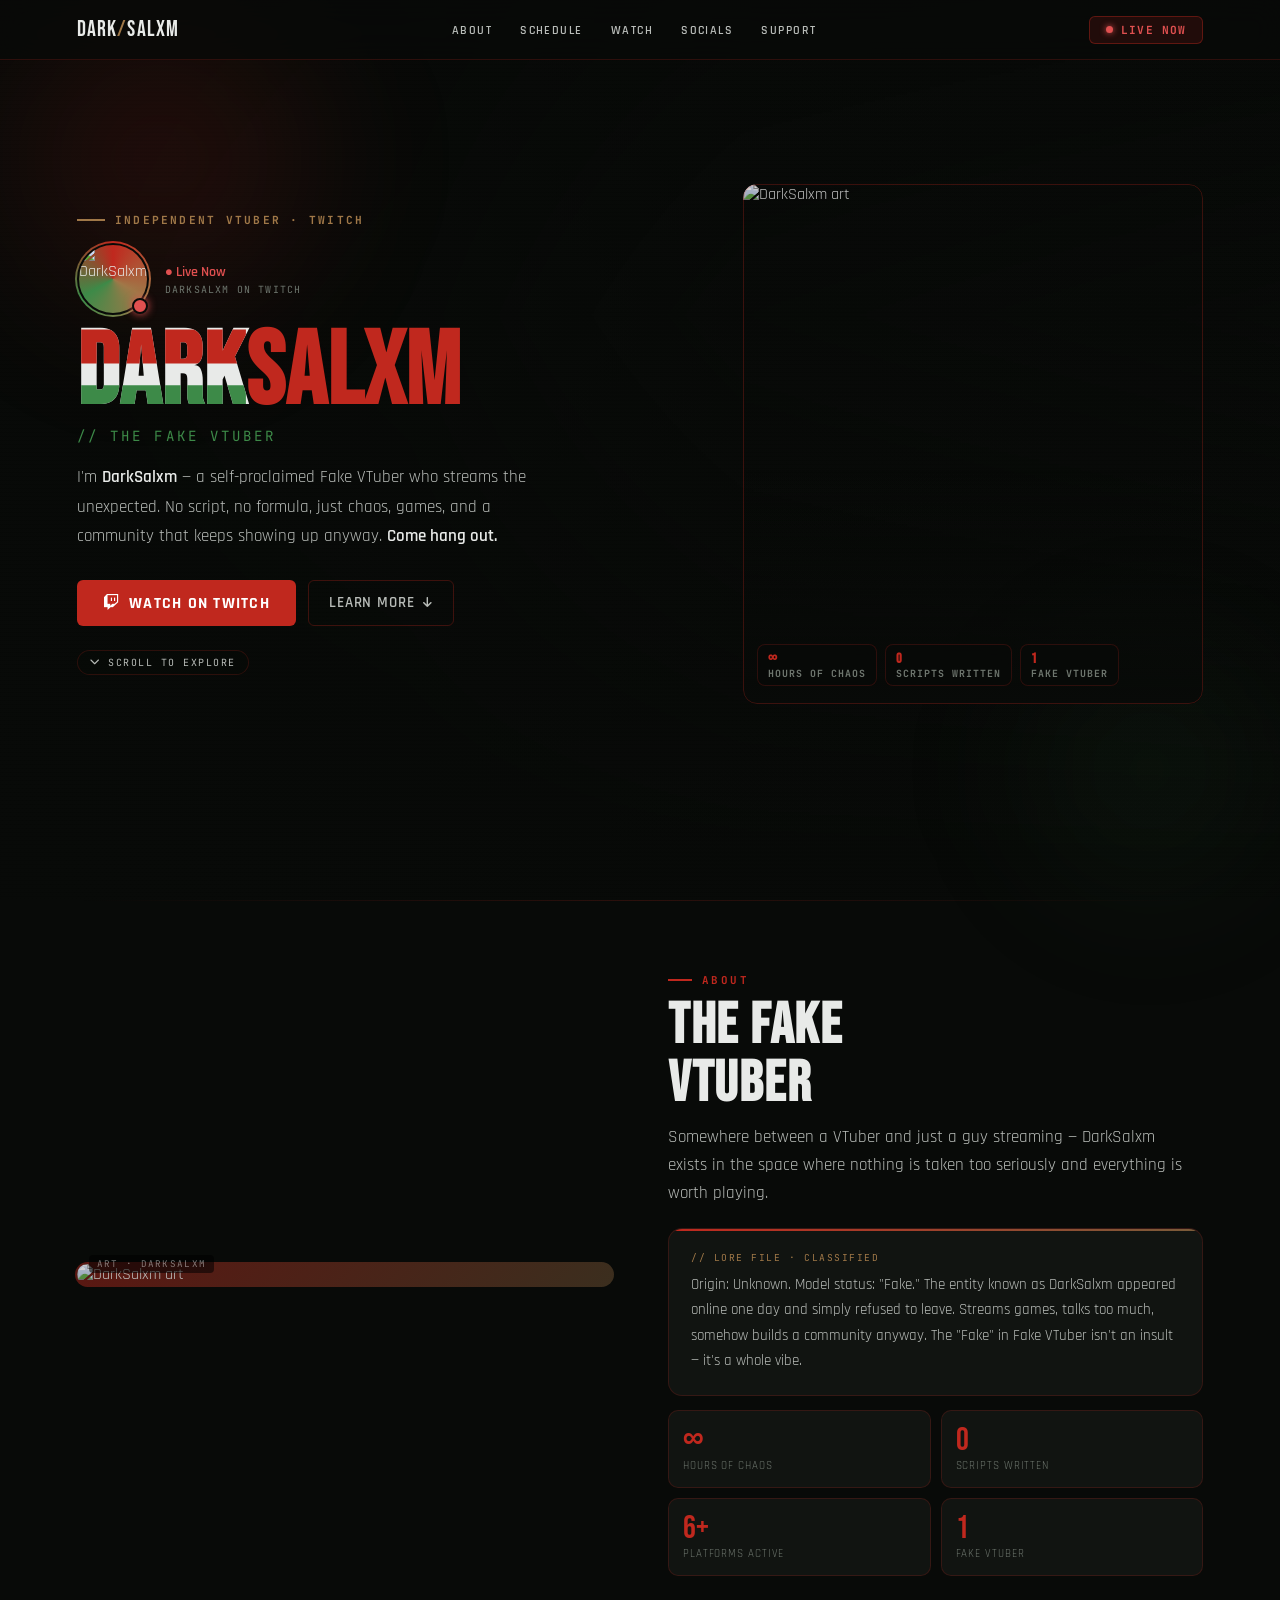
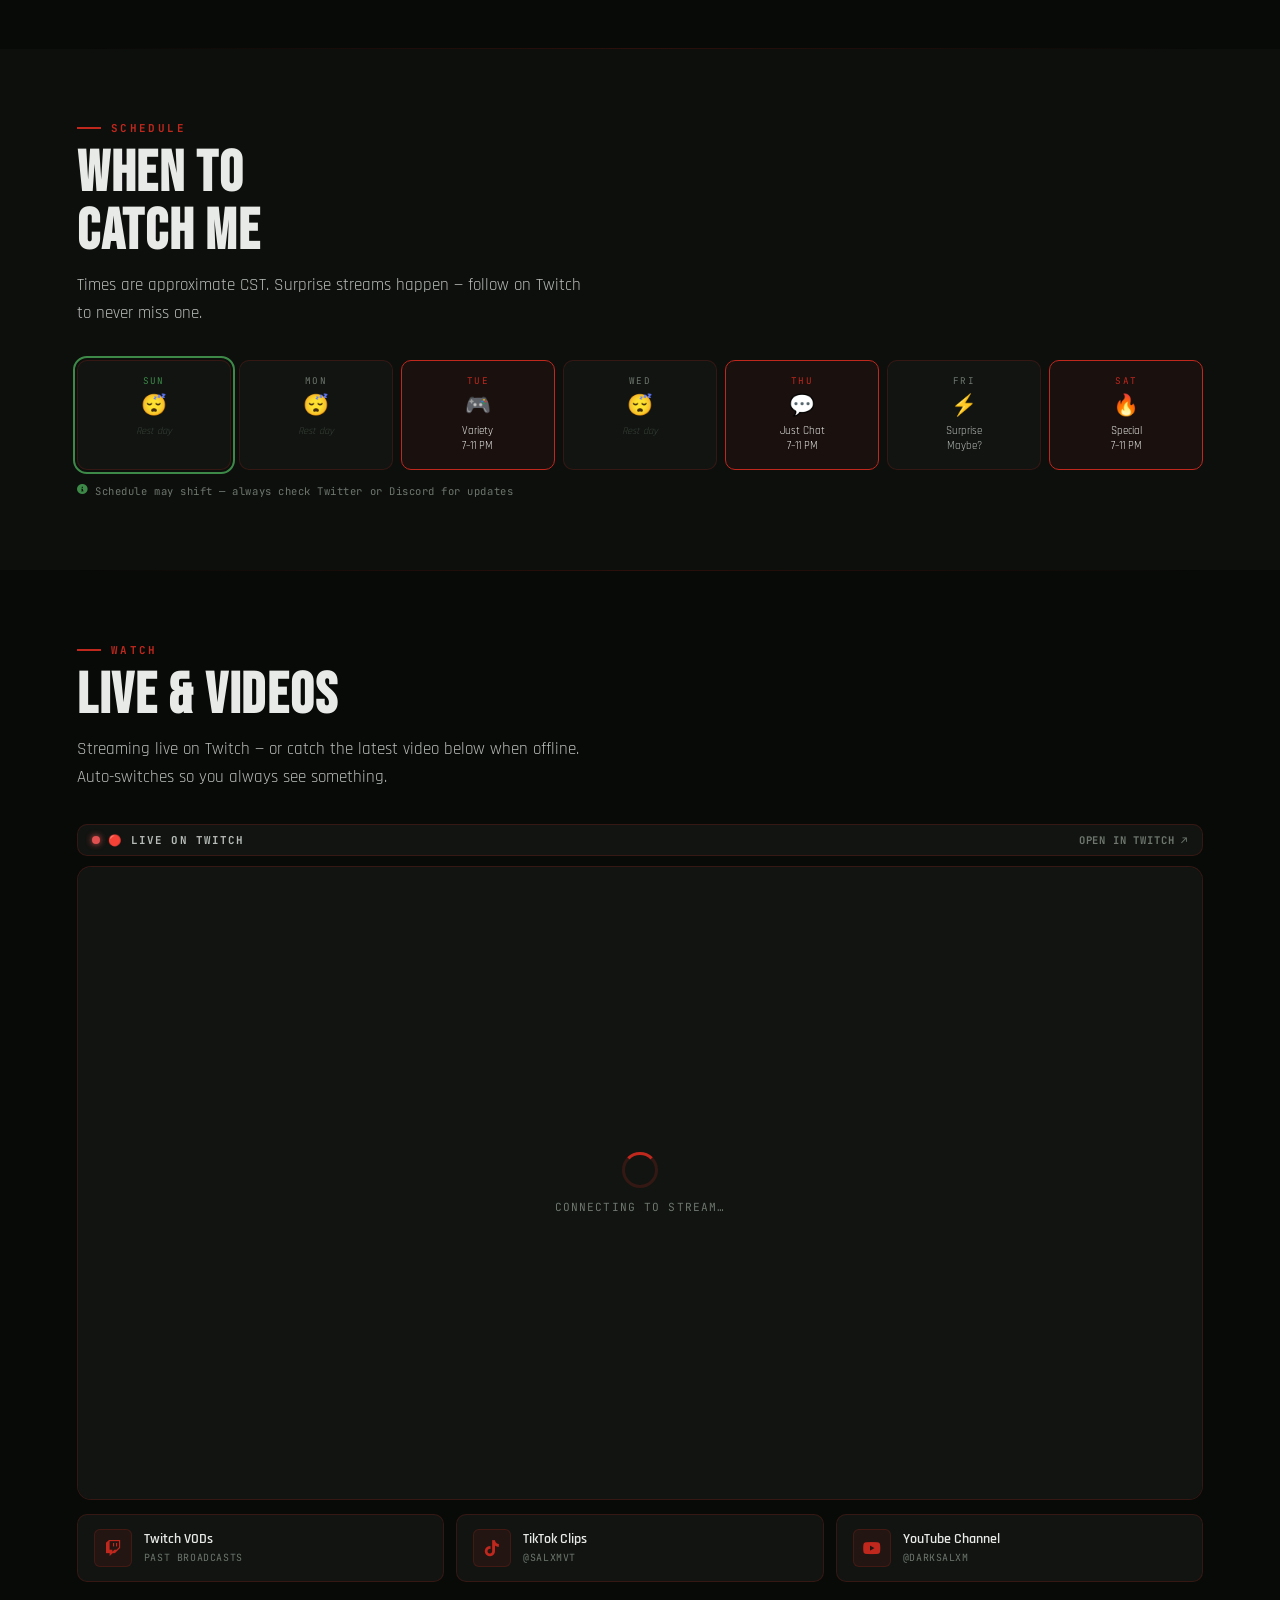
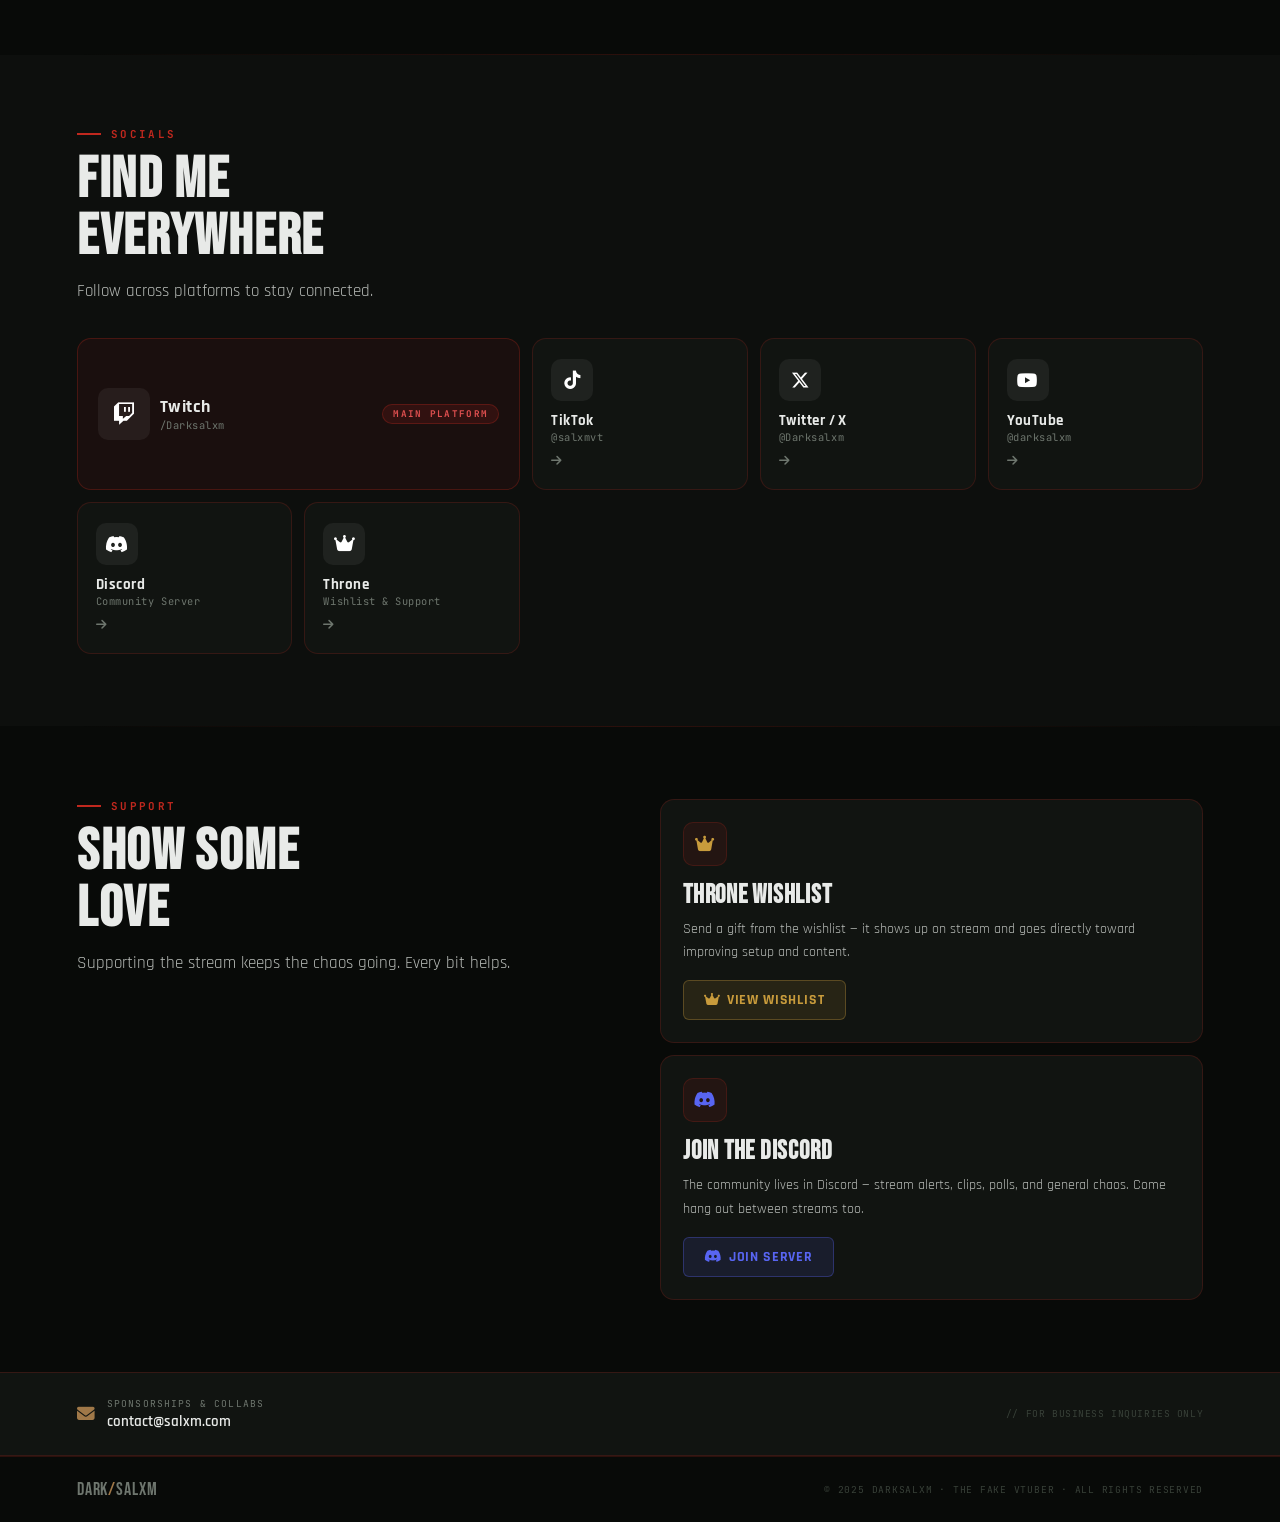
==== commit fda89041: "Changing UI Colors to be more in theme of the Vtuber Character" ====
--- a/index.html
+++ b/index.html
@@ -2,9 +2,7 @@
 <html lang="en">
 <head>
 
-  <!-- ═══════════════════════════════════════════
-       GOOGLE ANALYTICS
-  ═══════════════════════════════════════════ -->
+  <!-- ═══ GOOGLE ANALYTICS ═══ -->
   <script async src="https://www.googletagmanager.com/gtag/js?id=G-S2J43CMT6B"></script>
   <script>
     window.dataLayer = window.dataLayer || [];
@@ -13,23 +11,19 @@
     gtag('config', 'G-S2J43CMT6B');
   </script>
 
-  <!-- ═══════════════════════════════════════════
-       META & SEO
-  ═══════════════════════════════════════════ -->
+  <!-- ═══ META ═══ -->
   <meta charset="UTF-8">
   <meta name="viewport" content="width=device-width, initial-scale=1.0">
-  <meta name="description" content="DarkSalxm — The Fake VTuber. Streaming chaos, games, and vibes you won't find anywhere else. Watch live on Twitch.">
+  <meta name="description" content="DarkSalxm — The Fake VTuber. Streaming chaos, games, and vibes you won't find anywhere else.">
   <meta name="author" content="DarkSalxm">
-  <meta name="keywords" content="DarkSalxm, Vtuber, Twitch, Streaming, Fake Vtuber, TikTok">
-
-  <!-- Open Graph -->
+  <meta name="keywords" content="DarkSalxm, Vtuber, Twitch, Streaming, Fake Vtuber">
+
   <meta property="og:title"       content="DarkSalxm — The Fake VTuber">
   <meta property="og:description" content="Streaming chaos, games, and vibes you won't find anywhere else.">
   <meta property="og:image"       content="https://pbs.twimg.com/profile_images/1735758395053842432/b1LtYk42_400x400.jpg">
   <meta property="og:url"         content="https://salxm.com">
   <meta property="og:type"        content="website">
 
-  <!-- Twitter Card -->
   <meta name="twitter:card"        content="summary_large_image">
   <meta name="twitter:site"        content="@Darksalxm">
   <meta name="twitter:title"       content="DarkSalxm — The Fake VTuber">
@@ -38,35 +32,32 @@
 
   <title>DarkSalxm — The Fake VTuber</title>
 
-  <!-- ═══════════════════════════════════════════
-       FONTS
-  ═══════════════════════════════════════════ -->
+  <!-- ═══ FONTS — preconnect first, then load ═══ -->
   <link rel="preconnect" href="https://fonts.googleapis.com">
   <link rel="preconnect" href="https://fonts.gstatic.com" crossorigin>
   <link href="https://fonts.googleapis.com/css2?family=Bebas+Neue&family=Rajdhani:wght@400;500;600;700&family=JetBrains+Mono:wght@400;700&display=swap" rel="stylesheet">
 
-  <!-- Icons -->
-  <link rel="stylesheet" href="https://cdnjs.cloudflare.com/ajax/libs/font-awesome/6.5.0/css/all.min.css">
-
-  <!-- ═══════════════════════════════════════════
-       STYLESHEET
-  ═══════════════════════════════════════════ -->
+  <!-- ═══ ICONS — defer non-critical CSS with media trick ═══ -->
+  <link rel="stylesheet" href="https://cdnjs.cloudflare.com/ajax/libs/font-awesome/6.5.0/css/all.min.css" media="print" onload="this.media='all'">
+  <noscript><link rel="stylesheet" href="https://cdnjs.cloudflare.com/ajax/libs/font-awesome/6.5.0/css/all.min.css"></noscript>
+
+  <!-- ═══ STYLESHEET ═══ -->
   <link rel="stylesheet" href="style.css">
 
 </head>
 <body>
 
-  <!-- ── BACKGROUND LAYERS ── -->
+  <!-- Background layers -->
   <div id="bg-art"></div>
-  <div class="glow-blob purple"></div>
-  <div class="glow-blob pink"></div>
-
-  <!-- ════════════════════════════════════════════
-       NAVIGATION
-  ════════════════════════════════════════════ -->
+  <div id="scanlines"></div>
+  <div class="glow-blob red"></div>
+  <div class="glow-blob green"></div>
+
+  <!-- ════════════════════════════════
+       NAV
+  ════════════════════════════════ -->
   <nav>
     <a href="#" class="nav-logo">Dark<span class="slash">/</span>Salxm</a>
-
     <ul class="nav-links">
       <li><a href="#about">About</a></li>
       <li><a href="#schedule">Schedule</a></li>
@@ -74,25 +65,22 @@
       <li><a href="#platforms">Socials</a></li>
       <li><a href="#support">Support</a></li>
     </ul>
-
-    <!-- Only visible when live — toggled by script.js -->
     <a id="nav-live-btn" class="nav-live offline"
        href="https://twitch.tv/Darksalxm" target="_blank" rel="noopener">
-      <span class="live-dot"></span>
-      LIVE NOW
+      <span class="live-dot"></span> LIVE NOW
     </a>
   </nav>
 
-  <!-- ════════════════════════════════════════════
-       PAGE WRAPPER
-  ════════════════════════════════════════════ -->
+  <!-- ════════════════════════════════
+       PAGE
+  ════════════════════════════════ -->
   <div class="page">
 
-    <!-- ──────────────────────────────────────────
-         HERO
-    ────────────────────────────────────────── -->
+    <!-- ── HERO ── -->
     <section id="hero">
-      <div class="hero-inner">
+
+      <!-- Left: text content -->
+      <div class="hero-content">
 
         <div class="hero-eyebrow">
           <div class="eyebrow-line"></div>
@@ -101,9 +89,7 @@
 
         <div class="hero-avatar-row">
           <div class="avatar-frame">
-            <img
-              src="https://pbs.twimg.com/profile_images/1735758395053842432/b1LtYk42_400x400.jpg"
-              alt="DarkSalxm avatar">
+            <img src="https://pbs.twimg.com/profile_images/1735758395053842432/b1LtYk42_400x400.jpg" alt="DarkSalxm">
             <div class="avatar-status offline" id="hero-status"></div>
           </div>
           <div>
@@ -128,20 +114,34 @@
             <i class="fab fa-twitch"></i> Watch on Twitch
           </a>
           <a href="#about" class="btn-secondary">
-            Learn More <i class="fas fa-arrow-down" style="font-size:0.75rem;"></i>
-          </a>
-        </div>
-
+            Learn More <i class="fas fa-arrow-down" style="font-size:0.72rem;"></i>
+          </a>
+        </div>
+
+        <!-- FIXED: scroll hint is now BELOW the buttons, inside a pill so it's always readable -->
         <div class="scroll-hint">
           <i class="fas fa-chevron-down"></i> Scroll to explore
         </div>
 
-      </div>
-    </section>
-
-    <!-- ──────────────────────────────────────────
-         ABOUT
-    ────────────────────────────────────────── -->
+      </div><!-- /.hero-content -->
+
+      <!-- Right: art frame -->
+      <div class="hero-visual">
+        <div class="hero-art-frame">
+          <img id="hero-art-img"
+            src="https://pbs.twimg.com/media/Gdj17DCWsAAV1Bc?format=jpg&name=large"
+            alt="DarkSalxm art">
+          <div class="art-chips">
+            <div class="art-chip"><span class="chip-val">∞</span>Hours of chaos</div>
+            <div class="art-chip"><span class="chip-val">0</span>Scripts written</div>
+            <div class="art-chip"><span class="chip-val">1</span>Fake VTuber</div>
+          </div>
+        </div>
+      </div>
+
+    </section><!-- /#hero -->
+
+    <!-- ── ABOUT ── -->
     <div class="section-divider"></div>
     <section id="about">
 
@@ -153,15 +153,12 @@
       </div>
 
       <div class="about-text">
-        <div class="section-label reveal">
-          <div class="line"></div>
-          <span>About</span>
-        </div>
+        <div class="section-label reveal"><div class="line"></div><span>About</span></div>
         <h2 class="section-title reveal">The Fake<br>VTuber</h2>
         <p class="section-sub reveal reveal-delay-1">
           Somewhere between a VTuber and just a guy streaming —
-          DarkSalxm exists in the space where nothing is taken too
-          seriously and everything is worth playing.
+          DarkSalxm exists in the space where nothing is taken too seriously
+          and everything is worth playing.
         </p>
 
         <div class="lore-card reveal reveal-delay-2">
@@ -169,43 +166,26 @@
           <p>
             Origin: Unknown. Model status: "Fake." The entity known as DarkSalxm
             appeared online one day and simply refused to leave. Streams games,
-            talks too much, somehow builds a community anyway. The "Fake" in
-            Fake VTuber isn't an insult — it's a whole vibe.
+            talks too much, somehow builds a community anyway.
+            The "Fake" in Fake VTuber isn't an insult — it's a whole vibe.
           </p>
         </div>
 
         <div class="about-stats reveal reveal-delay-3">
-          <div class="stat-box">
-            <div class="sv">∞</div>
-            <div class="sl">Hours of Chaos</div>
-          </div>
-          <div class="stat-box">
-            <div class="sv">0</div>
-            <div class="sl">Scripts Written</div>
-          </div>
-          <div class="stat-box">
-            <div class="sv">6+</div>
-            <div class="sl">Platforms Active</div>
-          </div>
-          <div class="stat-box">
-            <div class="sv">1</div>
-            <div class="sl">Fake VTuber</div>
-          </div>
+          <div class="stat-box"><div class="sv">∞</div><div class="sl">Hours of Chaos</div></div>
+          <div class="stat-box"><div class="sv">0</div><div class="sl">Scripts Written</div></div>
+          <div class="stat-box"><div class="sv">6+</div><div class="sl">Platforms Active</div></div>
+          <div class="stat-box"><div class="sv">1</div><div class="sl">Fake VTuber</div></div>
         </div>
       </div>
 
     </section>
 
-    <!-- ──────────────────────────────────────────
-         SCHEDULE
-    ────────────────────────────────────────── -->
+    <!-- ── SCHEDULE ── -->
     <div class="section-divider"></div>
     <section id="schedule">
 
-      <div class="section-label reveal">
-        <div class="line"></div>
-        <span>Schedule</span>
-      </div>
+      <div class="section-label reveal"><div class="line"></div><span>Schedule</span></div>
       <h2 class="section-title reveal">When to<br>Catch Me</h2>
       <p class="section-sub reveal reveal-delay-1">
         Times are approximate CST. Surprise streams happen —
@@ -214,39 +194,25 @@
 
       <div class="schedule-grid reveal reveal-delay-2">
         <div class="day-card">
-          <div class="day-name">Sun</div>
-          <div class="day-icon">😴</div>
-          <div class="off-label">Rest day</div>
+          <div class="day-name">Sun</div><div class="day-icon">😴</div><div class="off-label">Rest day</div>
         </div>
         <div class="day-card">
-          <div class="day-name">Mon</div>
-          <div class="day-icon">😴</div>
-          <div class="off-label">Rest day</div>
+          <div class="day-name">Mon</div><div class="day-icon">😴</div><div class="off-label">Rest day</div>
         </div>
         <div class="day-card stream-day">
-          <div class="day-name">Tue</div>
-          <div class="day-icon">🎮</div>
-          <div class="day-content">Variety<br>7–11 PM</div>
+          <div class="day-name">Tue</div><div class="day-icon">🎮</div><div class="day-content">Variety<br>7–11 PM</div>
         </div>
         <div class="day-card">
-          <div class="day-name">Wed</div>
-          <div class="day-icon">😴</div>
-          <div class="off-label">Rest day</div>
+          <div class="day-name">Wed</div><div class="day-icon">😴</div><div class="off-label">Rest day</div>
         </div>
         <div class="day-card stream-day">
-          <div class="day-name">Thu</div>
-          <div class="day-icon">💬</div>
-          <div class="day-content">Just Chat<br>7–11 PM</div>
+          <div class="day-name">Thu</div><div class="day-icon">💬</div><div class="day-content">Just Chat<br>7–11 PM</div>
         </div>
         <div class="day-card">
-          <div class="day-name">Fri</div>
-          <div class="day-icon">⚡</div>
-          <div class="day-content">Surprise<br>Maybe?</div>
+          <div class="day-name">Fri</div><div class="day-icon">⚡</div><div class="day-content">Surprise<br>Maybe?</div>
         </div>
         <div class="day-card stream-day">
-          <div class="day-name">Sat</div>
-          <div class="day-icon">🔥</div>
-          <div class="day-content">Special<br>7–11 PM</div>
+          <div class="day-name">Sat</div><div class="day-icon">🔥</div><div class="day-content">Special<br>7–11 PM</div>
         </div>
       </div>
 
@@ -257,94 +223,78 @@
 
     </section>
 
-    <!-- ──────────────────────────────────────────
-         WATCH / STREAM
-    ────────────────────────────────────────── -->
+    <!-- ── STREAM / WATCH ── -->
     <div class="section-divider"></div>
     <section id="stream">
 
-      <div class="section-label reveal">
-        <div class="line"></div>
-        <span>Watch</span>
-      </div>
-      <h2 class="section-title reveal">Live &amp; Clips</h2>
+      <div class="section-label reveal"><div class="line"></div><span>Watch</span></div>
+      <h2 class="section-title reveal">Live &amp; Videos</h2>
       <p class="section-sub reveal reveal-delay-1">
-        Watch the stream right here, or browse recent highlights below.
+        Streaming live on Twitch — or catch the latest video below when offline.
+        Auto-switches so you always see something.
       </p>
 
-      <div class="stream-layout">
-
-        <div class="twitch-embed-wrap reveal">
-          <div class="embed-offline-overlay" id="stream-offline-msg">
-            <i class="fab fa-twitch"></i>
-            <p>Stream is currently offline</p>
-            <a href="https://twitch.tv/Darksalxm" target="_blank" rel="noopener">
-              Follow on Twitch
-            </a>
-          </div>
-          <!-- src injected by script.js only when live -->
-          <iframe id="twitch-player"
-            frameborder="0"
-            allowfullscreen
-            style="display:none;"
-            title="DarkSalxm Twitch Stream">
-          </iframe>
-        </div>
-
-        <div class="clips-col reveal reveal-delay-2">
-          <div class="clips-col-header">Recent Clips &amp; VODs</div>
-
-          <a href="https://twitch.tv/Darksalxm/videos" target="_blank" rel="noopener" class="clip-card">
-            <div class="clip-thumb"><i class="fas fa-play"></i></div>
-            <div class="clip-info">
-              <div class="clip-title">Best Moments This Week</div>
-              <div class="clip-meta">Twitch · Highlights</div>
+      <div class="stream-full">
+
+        <!-- Status bar: shows live/offline label + external link -->
+        <div class="embed-status-bar reveal">
+          <div class="embed-status-indicator">
+            <div class="embed-dot offline" id="embed-status-dot"></div>
+            <span class="embed-status-label" id="embed-status-label">CHECKING STATUS…</span>
+          </div>
+          <a href="https://twitch.tv/Darksalxm" target="_blank" rel="noopener"
+             class="embed-open-link" id="embed-open-link">OPEN ↗</a>
+        </div>
+
+        <!-- Smart embed — Twitch when live, YouTube when offline -->
+        <div class="stream-embed-wrap reveal reveal-delay-1">
+          <div id="stream-embed-container" class="stream-embed-wrap" style="position:relative; border:none;">
+            <!-- injected by script.js -->
+            <div class="embed-loading">
+              <div class="spin-ring"></div>
+              <p>LOADING…</p>
             </div>
-          </a>
-
-          <a href="https://www.tiktok.com/@salxmvt" target="_blank" rel="noopener" class="clip-card">
-            <div class="clip-thumb"><i class="fab fa-tiktok"></i></div>
-            <div class="clip-info">
-              <div class="clip-title">Clips &amp; Shorts</div>
-              <div class="clip-meta">TikTok · @salxmvt</div>
+          </div>
+        </div>
+
+        <!-- Quick-access cards below embed -->
+        <div class="stream-below reveal reveal-delay-2">
+          <a href="https://twitch.tv/Darksalxm/videos" target="_blank" rel="noopener" class="stream-card">
+            <div class="stream-card-icon"><i class="fab fa-twitch"></i></div>
+            <div>
+              <div class="stream-card-title">Twitch VODs</div>
+              <div class="stream-card-meta">Past Broadcasts</div>
             </div>
           </a>
-
-          <a href="https://youtube.com/@darksalxm" target="_blank" rel="noopener" class="clip-card">
-            <div class="clip-thumb"><i class="fab fa-youtube"></i></div>
-            <div class="clip-info">
-              <div class="clip-title">Full VODs</div>
-              <div class="clip-meta">YouTube · @darksalxm</div>
+          <a href="https://www.tiktok.com/@salxmvt" target="_blank" rel="noopener" class="stream-card">
+            <div class="stream-card-icon"><i class="fab fa-tiktok"></i></div>
+            <div>
+              <div class="stream-card-title">TikTok Clips</div>
+              <div class="stream-card-meta">@salxmvt</div>
             </div>
           </a>
-
-          <a href="https://twitch.tv/Darksalxm" target="_blank" rel="noopener" class="clip-card">
-            <div class="clip-thumb" style="color:var(--twitch);"><i class="fab fa-twitch"></i></div>
-            <div class="clip-info">
-              <div class="clip-title">Watch Live on Twitch</div>
-              <div class="clip-meta">Twitch · Darksalxm</div>
+          <a href="https://youtube.com/@darksalxm" target="_blank" rel="noopener" class="stream-card">
+            <div class="stream-card-icon"><i class="fab fa-youtube"></i></div>
+            <div>
+              <div class="stream-card-title">YouTube Channel</div>
+              <div class="stream-card-meta">@darksalxm</div>
             </div>
           </a>
         </div>
 
-      </div>
+      </div><!-- /.stream-full -->
     </section>
 
-    <!-- ──────────────────────────────────────────
-         PLATFORMS / SOCIALS
-    ────────────────────────────────────────── -->
+    <!-- ── PLATFORMS ── -->
     <div class="section-divider"></div>
     <section id="platforms">
 
-      <div class="section-label reveal">
-        <div class="line"></div>
-        <span>Socials</span>
-      </div>
+      <div class="section-label reveal"><div class="line"></div><span>Socials</span></div>
       <h2 class="section-title reveal">Find Me<br>Everywhere</h2>
       <p class="section-sub reveal reveal-delay-1">Follow across platforms to stay connected.</p>
 
       <div class="platforms-grid">
-
+        <!-- Twitch — featured / primary -->
         <a href="https://twitch.tv/Darksalxm" target="_blank" rel="noopener"
            class="platform-card twitch featured reveal reveal-delay-1">
           <div class="platform-icon"><i class="fab fa-twitch"></i></div>
@@ -358,71 +308,49 @@
         <a href="https://www.tiktok.com/@salxmvt" target="_blank" rel="noopener"
            class="platform-card tiktok reveal reveal-delay-1">
           <div class="platform-icon"><i class="fab fa-tiktok"></i></div>
-          <div>
-            <div class="platform-name">TikTok</div>
-            <div class="platform-handle">@salxmvt</div>
-          </div>
+          <div><div class="platform-name">TikTok</div><div class="platform-handle">@salxmvt</div></div>
           <div class="platform-arrow"><i class="fas fa-arrow-right"></i></div>
         </a>
 
         <a href="https://x.com/Darksalxm" target="_blank" rel="noopener"
            class="platform-card twitter reveal reveal-delay-2">
           <div class="platform-icon"><i class="fab fa-x-twitter"></i></div>
-          <div>
-            <div class="platform-name">Twitter / X</div>
-            <div class="platform-handle">@Darksalxm</div>
-          </div>
+          <div><div class="platform-name">Twitter / X</div><div class="platform-handle">@Darksalxm</div></div>
           <div class="platform-arrow"><i class="fas fa-arrow-right"></i></div>
         </a>
 
         <a href="https://youtube.com/@darksalxm" target="_blank" rel="noopener"
            class="platform-card youtube reveal reveal-delay-2">
           <div class="platform-icon"><i class="fab fa-youtube"></i></div>
-          <div>
-            <div class="platform-name">YouTube</div>
-            <div class="platform-handle">@darksalxm</div>
-          </div>
+          <div><div class="platform-name">YouTube</div><div class="platform-handle">@darksalxm</div></div>
           <div class="platform-arrow"><i class="fas fa-arrow-right"></i></div>
         </a>
 
         <a href="https://discord.gg/fbP4QZpy9w" target="_blank" rel="noopener"
            class="platform-card discord reveal reveal-delay-3">
           <div class="platform-icon"><i class="fab fa-discord"></i></div>
-          <div>
-            <div class="platform-name">Discord</div>
-            <div class="platform-handle">Community Server</div>
-          </div>
+          <div><div class="platform-name">Discord</div><div class="platform-handle">Community Server</div></div>
           <div class="platform-arrow"><i class="fas fa-arrow-right"></i></div>
         </a>
 
         <a href="https://throne.com/darksalxm" target="_blank" rel="noopener"
            class="platform-card throne reveal reveal-delay-3">
           <div class="platform-icon"><i class="fas fa-crown"></i></div>
-          <div>
-            <div class="platform-name">Throne</div>
-            <div class="platform-handle">Wishlist &amp; Support</div>
-          </div>
+          <div><div class="platform-name">Throne</div><div class="platform-handle">Wishlist &amp; Support</div></div>
           <div class="platform-arrow"><i class="fas fa-arrow-right"></i></div>
         </a>
-
-      </div>
+      </div>
+
     </section>
 
-    <!-- ──────────────────────────────────────────
-         SUPPORT
-    ────────────────────────────────────────── -->
+    <!-- ── SUPPORT ── -->
     <div class="section-divider"></div>
     <section id="support">
 
       <div>
-        <div class="section-label reveal">
-          <div class="line"></div>
-          <span>Support</span>
-        </div>
+        <div class="section-label reveal"><div class="line"></div><span>Support</span></div>
         <h2 class="section-title reveal">Show Some<br>Love</h2>
-        <p class="section-sub reveal reveal-delay-1">
-          Supporting the stream keeps the chaos going. Every bit helps.
-        </p>
+        <p class="section-sub reveal reveal-delay-1">Supporting the stream keeps the chaos going. Every bit helps.</p>
       </div>
 
       <div class="support-cards">
@@ -446,9 +374,7 @@
 
     </section>
 
-    <!-- ──────────────────────────────────────────
-         CONTACT STRIP
-    ────────────────────────────────────────── -->
+    <!-- ── CONTACT STRIP ── -->
     <div class="contact-strip reveal">
       <div class="contact-left">
         <i class="fas fa-envelope"></i>
@@ -460,9 +386,7 @@
       <div class="contact-tag">// FOR BUSINESS INQUIRIES ONLY</div>
     </div>
 
-    <!-- ──────────────────────────────────────────
-         FOOTER
-    ────────────────────────────────────────── -->
+    <!-- ── FOOTER ── -->
     <footer>
       <div class="f-logo">Dark<span>/</span>Salxm</div>
       <div class="f-copy">© 2025 DARKSALXM · THE FAKE VTUBER · ALL RIGHTS RESERVED</div>
@@ -470,47 +394,35 @@
 
   </div><!-- /.page -->
 
-  <!-- ════════════════════════════════════════════
+  <!-- ════════════════════════════════
        LIVE POPUP
-  ════════════════════════════════════════════ -->
+  ════════════════════════════════ -->
   <div id="live-popup" role="dialog" aria-modal="true" aria-label="DarkSalxm is live">
     <div class="popup-box">
-
       <div class="popup-header">
         <div class="popup-header-left">
-          <div class="popup-live-badge">
-            <span class="dot"></span> LIVE NOW
-          </div>
+          <div class="popup-live-badge"><span class="dot"></span> LIVE NOW</div>
           <div class="popup-title">DarkSalxm is streaming!</div>
         </div>
         <button class="popup-close" id="popup-close-btn" aria-label="Close">
           <i class="fas fa-times"></i>
         </button>
       </div>
-
       <div class="popup-embed">
-        <!-- src injected by script.js when live -->
-        <iframe id="popup-twitch-iframe"
-          frameborder="0"
-          allowfullscreen
-          title="DarkSalxm Live Stream">
-        </iframe>
-      </div>
-
+        <iframe id="popup-twitch-iframe" frameborder="0" allowfullscreen title="DarkSalxm Live"></iframe>
+      </div>
       <div class="popup-footer">
-        <a href="https://twitch.tv/Darksalxm" target="_blank" rel="noopener"
-           class="popup-btn-twitch">
+        <a href="https://twitch.tv/Darksalxm" target="_blank" rel="noopener" class="popup-btn-twitch">
           <i class="fab fa-twitch"></i> Open in Twitch
         </a>
         <button class="popup-btn-close" id="popup-dismiss-btn">Dismiss</button>
       </div>
-
     </div>
   </div>
 
-  <!-- ════════════════════════════════════════════
-       SCRIPTS — loaded at end of body for performance
-  ════════════════════════════════════════════ -->
+  <!-- ════════════════════════════════
+       SCRIPT — end of body for speed
+  ════════════════════════════════ -->
   <script src="script.js"></script>
 
 </body>
--- a/style.css
+++ b/style.css
@@ -1,938 +1,605 @@
 /* ============================================================
-   DARKSALXM — style.css
-   Theme: Dark Glitch-Noir · VTuber Personal Site
+   DARKSALXM — style.css  (v3)
+   Theme: Dark Red · Slate Grey · Dark Green · Brown
    ============================================================ */
 
-/* ── CUSTOM PROPERTIES ─────────────────────────────────────── */
+/* ── TOKENS ─────────────────────────────────────────────────── */
 :root {
-  /* Colors */
-  --bg:          #06070d;
-  --bg2:         #0b0d17;
-  --surface:     #10121f;
-  --surface2:    #161929;
-  --border:      rgba(160, 80, 255, 0.18);
-  --glow:        rgba(160, 80, 255, 0.10);
-
-  --accent:      #a050ff;
-  --accent2:     #ff3a8c;
-  --accent3:     #00f0c8;
-
-  --text:        #eceef8;
-  --text-mid:    #8890b0;
-  --text-dim:    #3e4460;
-
-  /* Platform colors */
-  --twitch:   #9146ff;
-  --tiktok:   #ff004f;
-  --twitter:  #1d9bf0;
-  --youtube:  #ff0000;
-  --discord:  #5865f2;
-  --throne:   #c89b3c;
+  /* Backgrounds */
+  --bg:         #080a08;
+  --bg2:        #0d0f0d;
+  --surface:    #111411;
+  --surface2:   #181c18;
+
+  /* Brand palette */
+  --red:        #c0281e;      /* dark red — primary accent     */
+  --red-dim:    #8a1a12;      /* deeper red for hover states   */
+  --red-glow:   rgba(192,40,30,0.22);
+  --green:      #2a5c32;      /* dark green — secondary accent */
+  --green-lit:  #3d8a48;      /* lighter green for highlights  */
+  --green-glow: rgba(42,92,50,0.20);
+  --brown:      #7a5c3a;      /* warm brown — tertiary touch   */
+  --brown-lit:  #a07848;      /* lighter brown for text/icons  */
+
+  /* Greys (higher contrast than before) */
+  --grey-100:   #e8eae8;      /* near-white text               */
+  --grey-200:   #b8bcb8;      /* body text — visible on dark   */
+  --grey-400:   #6e766e;      /* mid grey                      */
+  --grey-600:   #384038;      /* dim / placeholder             */
+
+  /* Borders */
+  --border:     rgba(192,40,30,0.20);
+  --border-g:   rgba(42,92,50,0.18);
+
+  /* Platform colours — keep original so badges read correctly */
+  --twitch:     #9146ff;
+  --tiktok:     #ff004f;
+  --twitter:    #1d9bf0;
+  --youtube:    #ff0000;
+  --discord:    #5865f2;
+  --throne:     #c89b3c;
 
   /* Typography */
   --font-display: 'Bebas Neue', sans-serif;
   --font-body:    'Rajdhani', sans-serif;
   --font-mono:    'JetBrains Mono', monospace;
 
-  /* Spacing scale */
-  --space-xs:  4px;
-  --space-sm:  8px;
-  --space-md:  16px;
-  --space-lg:  28px;
-  --space-xl:  48px;
-  --space-2xl: 80px;
-
-  /* Radius */
-  --radius-sm: 6px;
-  --radius-md: 10px;
-  --radius-lg: 14px;
-
-  /* Transitions */
-  --transition: 0.2s ease;
-  --transition-slow: 0.5s ease;
-
-  /* Side padding (responsive) */
-  --side-pad: clamp(20px, 8vw, 120px);
+  /* Misc */
+  --radius-sm:  6px;
+  --radius-md:  10px;
+  --radius-lg:  14px;
+  --ease:       0.2s ease;
+  --side-pad:   clamp(24px, 6vw, 100px);
 }
 
 /* ── RESET ──────────────────────────────────────────────────── */
-*,
-*::before,
-*::after {
-  margin: 0;
-  padding: 0;
-  box-sizing: border-box;
-}
-
-html {
-  scroll-behavior: smooth;
-  font-size: 16px;
-}
-
+*, *::before, *::after { margin: 0; padding: 0; box-sizing: border-box; }
+html { scroll-behavior: smooth; }
 body {
   font-family: var(--font-body);
   background: var(--bg);
-  color: var(--text);
+  color: var(--grey-100);
   min-height: 100vh;
   overflow-x: hidden;
-  cursor: default;
   -webkit-font-smoothing: antialiased;
 }
-
 img { display: block; max-width: 100%; }
 a   { color: inherit; }
 ul  { list-style: none; }
-button { font-family: inherit; }
-
-/* ── SCROLLBAR ──────────────────────────────────────────────── */
+button { font-family: inherit; cursor: pointer; }
+
+/* ── SCROLLBAR ── */
 ::-webkit-scrollbar       { width: 4px; }
 ::-webkit-scrollbar-track { background: var(--bg); }
-::-webkit-scrollbar-thumb { background: var(--accent); border-radius: 2px; }
-
-/* ── BACKGROUND SYSTEM ──────────────────────────────────────── */
-
-/* Rotated art image */
+::-webkit-scrollbar-thumb { background: var(--red); border-radius: 2px; }
+
+/* ── BACKGROUND ─────────────────────────────────────────────── */
 #bg-art {
   position: fixed;
-  inset: 0;
-  z-index: 0;
+  inset: 0; z-index: 0;
   background-size: cover;
-  background-position: center;
-  transition: opacity 1.2s ease;
+  background-position: center top;
   opacity: 0;
+  transition: opacity 1s ease;
   will-change: opacity;
 }
-
-/* Gradient mask over art so content stays readable */
+/* Mask: heavier on left for readability, art shows on right */
 #bg-art::after {
   content: '';
-  position: absolute;
-  inset: 0;
+  position: absolute; inset: 0;
   background:
+    linear-gradient(to right,
+      rgba(8,10,8,0.95) 0%,
+      rgba(8,10,8,0.75) 32%,
+      rgba(8,10,8,0.30) 58%,
+      rgba(8,10,8,0.08) 100%
+    ),
     linear-gradient(to bottom,
-      rgba(6,7,13,0.55) 0%,
-      rgba(6,7,13,0.85) 60%,
-      rgba(6,7,13,1.00) 100%
-    ),
-    linear-gradient(to right,
-      rgba(6,7,13,0.70) 0%,
-      transparent       40%,
-      rgba(6,7,13,0.70) 100%
+      rgba(8,10,8,0.50) 0%,
+      transparent        35%,
+      rgba(8,10,8,0.98) 100%
     );
 }
 
-/* CRT scanline overlay */
-body::before {
-  content: '';
-  position: fixed;
-  inset: 0;
-  z-index: 1;
+/* Static scanlines — no animation, zero CPU cost */
+#scanlines {
+  position: fixed; inset: 0; z-index: 1;
   pointer-events: none;
   background: repeating-linear-gradient(
     0deg,
     transparent,
     transparent 3px,
-    rgba(0, 0, 0, 0.055) 3px,
-    rgba(0, 0, 0, 0.055) 4px
+    rgba(0,0,0,0.035) 3px,
+    rgba(0,0,0,0.035) 4px
   );
 }
 
-/* Film grain overlay */
-body::after {
-  content: '';
-  position: fixed;
-  inset: -200%;
-  z-index: 1;
-  width: 400%;
-  height: 400%;
-  pointer-events: none;
-  background-image: url("data:image/svg+xml,%3Csvg viewBox='0 0 256 256' xmlns='http://www.w3.org/2000/svg'%3E%3Cfilter id='n'%3E%3CfeTurbulence type='fractalNoise' baseFrequency='0.9' numOctaves='4' stitchTiles='stitch'/%3E%3C/filter%3E%3Crect width='100%25' height='100%25' filter='url(%23n)' opacity='0.04'/%3E%3C/svg%3E");
-  opacity: 0.35;
-  animation: grain 0.5s steps(2) infinite;
-}
-
-/* Ambient glow blobs */
+/* Glow blobs — static radial gradients, no JS, no animation */
 .glow-blob {
   position: fixed;
   border-radius: 50%;
-  filter: blur(90px);
-  pointer-events: none;
-  z-index: 0;
-  opacity: 0.10;
+  pointer-events: none; z-index: 0;
+  filter: blur(50px);
   will-change: transform;
 }
-.glow-blob.purple {
-  width: 600px; height: 600px;
-  background: var(--accent);
-  top: -150px; left: -150px;
-}
-.glow-blob.pink {
-  width: 450px; height: 450px;
-  background: var(--accent2);
-  bottom: -100px; right: -100px;
-}
-
-/* ── PAGE WRAPPER ───────────────────────────────────────────── */
-.page {
-  position: relative;
-  z-index: 2;
-  min-height: 100vh;
-  display: flex;
-  flex-direction: column;
-}
-
-/* ── SECTION SHARED ─────────────────────────────────────────── */
-section {
-  position: relative;
-  z-index: 2;
-  padding: var(--space-2xl) var(--side-pad);
-}
-
-.section-label {
-  display: flex;
-  align-items: center;
-  gap: 10px;
-  margin-bottom: 12px;
-}
-.section-label .line {
-  width: 24px; height: 2px;
-  background: var(--accent);
-  flex-shrink: 0;
-}
+.glow-blob.red   { width: 480px; height: 480px; background: radial-gradient(ellipse, rgba(192,40,30,0.16) 0%, transparent 70%); top: -80px; left: -80px; }
+.glow-blob.green { width: 380px; height: 380px; background: radial-gradient(ellipse, rgba(42,92,50,0.12) 0%, transparent 70%);  bottom: -60px; right: -60px; }
+
+/* ── PAGE WRAPPER ── */
+.page { position: relative; z-index: 2; display: flex; flex-direction: column; }
+
+/* ── SHARED SECTION ─────────────────────────────────────────── */
+section { position: relative; z-index: 2; padding: 72px var(--side-pad); }
+
+.section-label { display: flex; align-items: center; gap: 10px; margin-bottom: 10px; }
+.section-label .line { width: 24px; height: 2px; background: var(--red); flex-shrink: 0; }
 .section-label span {
   font-family: var(--font-mono);
-  font-size: 0.72rem;
-  font-weight: 700;
-  letter-spacing: 0.20em;
-  text-transform: uppercase;
-  color: var(--accent);
+  font-size: 0.68rem; font-weight: 700;
+  letter-spacing: 0.22em; text-transform: uppercase;
+  color: var(--red);
 }
 
 .section-title {
   font-family: var(--font-display);
   font-size: clamp(2.4rem, 5vw, 3.6rem);
-  letter-spacing: 0.03em;
-  line-height: 1;
-  color: var(--text);
-  margin-bottom: 10px;
+  letter-spacing: 0.03em; line-height: 1;
+  margin-bottom: 12px;
+  color: var(--grey-100);
 }
 
 .section-sub {
-  font-size: clamp(0.92rem, 2vw, 1.05rem);
-  color: var(--text-mid);
-  max-width: 520px;
-  line-height: 1.65;
+  font-size: clamp(0.94rem, 2vw, 1.06rem);
+  color: var(--grey-200);          /* brighter than before */
+  max-width: 520px; line-height: 1.65;
 }
 
 .section-divider {
-  position: relative;
-  z-index: 2;
-  height: 1px;
-  margin: 0 var(--side-pad);
+  position: relative; z-index: 2;
+  height: 1px; margin: 0 var(--side-pad);
   background: linear-gradient(to right, transparent, var(--border), transparent);
 }
 
 /* ── NAVIGATION ─────────────────────────────────────────────── */
 nav {
-  position: fixed;
-  top: 0; left: 0; right: 0;
-  z-index: 100;
-  height: 64px;
-  padding: 0 clamp(20px, 5vw, 60px);
-  display: flex;
-  align-items: center;
-  justify-content: space-between;
-  background: rgba(6, 7, 13, 0.72);
-  backdrop-filter: blur(18px);
-  -webkit-backdrop-filter: blur(18px);
+  position: fixed; top: 0; left: 0; right: 0;
+  z-index: 100; height: 60px;
+  padding: 0 var(--side-pad);
+  display: flex; align-items: center; justify-content: space-between;
+  background: rgba(8,10,8,0.78);
+  backdrop-filter: blur(14px);
+  -webkit-backdrop-filter: blur(14px);
   border-bottom: 1px solid var(--border);
-  transition: background var(--transition);
-}
-
-nav.scrolled {
-  background: rgba(6, 7, 13, 0.92);
-}
-
-/* Logo */
-.nav-logo {
-  font-family: var(--font-display);
-  font-size: 1.5rem;
-  letter-spacing: 0.05em;
-  color: var(--text);
+  transition: background var(--ease);
+}
+nav.scrolled { background: rgba(8,10,8,0.96); }
+
+.nav-logo { font-family: var(--font-display); font-size: 1.4rem; letter-spacing: 0.05em; color: var(--grey-100); text-decoration: none; transition: color var(--ease); }
+.nav-logo:hover { color: var(--red); }
+.nav-logo .slash { color: var(--brown-lit); }
+
+.nav-links { display: flex; align-items: center; gap: 28px; }
+.nav-links a {
+  font-size: 0.76rem; font-weight: 600;
+  letter-spacing: 0.12em; text-transform: uppercase;
+  color: var(--grey-200);           /* was grey-400, now much more visible */
   text-decoration: none;
-  transition: color var(--transition);
-}
-.nav-logo:hover { color: var(--accent); }
-.nav-logo .slash { color: var(--accent2); }
-
-/* Links */
-.nav-links {
-  display: flex;
-  align-items: center;
-  gap: var(--space-lg);
-}
-.nav-links a {
-  font-size: 0.78rem;
-  font-weight: 600;
-  letter-spacing: 0.12em;
-  text-transform: uppercase;
-  color: var(--text-mid);
-  text-decoration: none;
-  transition: color var(--transition);
-  position: relative;
-  padding-bottom: 2px;
+  transition: color var(--ease);
+  position: relative; padding-bottom: 2px;
 }
 .nav-links a::after {
-  content: '';
-  position: absolute;
-  bottom: -2px; left: 0;
-  width: 0; height: 1px;
-  background: var(--accent);
-  transition: width var(--transition);
-}
-.nav-links a:hover { color: var(--text); }
+  content: ''; position: absolute; bottom: -2px; left: 0;
+  width: 0; height: 1px; background: var(--red);
+  transition: width var(--ease);
+}
+.nav-links a:hover        { color: var(--grey-100); }
 .nav-links a:hover::after { width: 100%; }
-
-/* Live button */
+.nav-links a.active       { color: var(--grey-100); }
+.nav-links a.active::after{ width: 100%; }
+
 .nav-live {
-  display: flex;
-  align-items: center;
-  gap: var(--space-sm);
-  padding: 7px 18px;
-  background: rgba(145, 70, 255, 0.12);
-  border: 1px solid rgba(145, 70, 255, 0.35);
+  display: flex; align-items: center; gap: 8px;
+  padding: 6px 16px;
+  background: rgba(192,40,30,0.14);
+  border: 1px solid rgba(192,40,30,0.40);
   border-radius: var(--radius-sm);
   font-family: var(--font-mono);
-  font-size: 0.72rem;
-  font-weight: 700;
-  letter-spacing: 0.10em;
-  color: var(--twitch);
-  text-decoration: none;
-  transition: all var(--transition);
-}
-.nav-live:hover {
-  background: rgba(145, 70, 255, 0.22);
-  border-color: rgba(145, 70, 255, 0.6);
-  transform: translateY(-1px);
-}
+  font-size: 0.70rem; font-weight: 700;
+  letter-spacing: 0.10em; color: #e05050;
+  text-decoration: none; transition: all var(--ease);
+}
+.nav-live:hover { background: rgba(192,40,30,0.24); border-color: rgba(192,40,30,0.65); }
 .nav-live .live-dot {
-  width: 8px; height: 8px;
-  border-radius: 50%;
-  background: #ff4040;
-  box-shadow: 0 0 8px #ff4040;
-  animation: blink 1.4s ease-in-out infinite;
-  flex-shrink: 0;
-}
-/* Hide live button when offline */
+  width: 7px; height: 7px; border-radius: 50%;
+  background: #e05050; box-shadow: 0 0 6px #e05050;
+  animation: blink 1.4s ease-in-out infinite; flex-shrink: 0;
+}
 .nav-live.offline { display: none; }
 
 /* ── HERO ───────────────────────────────────────────────────── */
 #hero {
-  padding-top: calc(64px + var(--space-xl));
+  padding-top: 60px;
   min-height: 100vh;
-  display: flex;
+  display: grid;
+  grid-template-columns: 1fr 1fr;
   align-items: center;
+  gap: 40px;
   padding-left: var(--side-pad);
   padding-right: var(--side-pad);
 }
 
-.hero-inner {
-  max-width: 680px;
-  animation: fadeUp 0.9s ease both;
-}
-
-.hero-eyebrow {
-  display: flex;
-  align-items: center;
-  gap: 10px;
-  margin-bottom: var(--space-md);
-  animation: fadeUp 0.9s 0.05s ease both;
-}
-.eyebrow-line {
-  width: 32px; height: 2px;
-  background: var(--accent2);
-  flex-shrink: 0;
-}
+/* Left — text content */
+.hero-content {
+  display: flex; flex-direction: column; justify-content: center;
+  padding: 44px 0;
+  animation: fadeUp 0.8s ease both;
+}
+
+/* Right — art frame */
+.hero-visual {
+  display: flex; align-items: center; justify-content: flex-end;
+  position: relative; height: 100%; min-height: 400px;
+  animation: fadeUp 0.8s 0.15s ease both;
+}
+.hero-art-frame {
+  position: relative; width: 100%; max-width: 460px;
+  border-radius: var(--radius-lg); overflow: hidden;
+}
+.hero-art-frame img {
+  width: 100%; height: 520px;
+  object-fit: cover; object-position: top;
+  border-radius: var(--radius-lg);
+  filter: saturate(0.80) brightness(0.82);
+  display: block;
+  transition: filter 0.5s;
+}
+.hero-art-frame:hover img { filter: saturate(0.95) brightness(0.92); }
+.hero-art-frame::after {
+  content: ''; position: absolute; bottom: 0; left: 0; right: 0;
+  height: 45%; pointer-events: none;
+  background: linear-gradient(to top, var(--bg) 0%, transparent 100%);
+}
+.hero-art-frame::before {
+  content: ''; position: absolute; inset: 0;
+  border-radius: var(--radius-lg);
+  border: 1px solid rgba(192,40,30,0.28);
+  z-index: 1; pointer-events: none;
+}
+/* Art overlay chips */
+.art-chips {
+  position: absolute; bottom: 18px; left: 14px; right: 14px;
+  display: flex; gap: 8px; flex-wrap: wrap; z-index: 2;
+}
+.art-chip {
+  background: rgba(8,10,8,0.78);
+  backdrop-filter: blur(8px);
+  border: 1px solid var(--border);
+  border-radius: 8px; padding: 5px 10px;
+  font-family: var(--font-mono); font-size: 0.62rem;
+  font-weight: 700; letter-spacing: 0.10em;
+  color: var(--grey-400); text-transform: uppercase;
+}
+.art-chip .chip-val {
+  display: block; color: var(--red);
+  font-family: var(--font-display); font-size: 0.9rem; letter-spacing: 0.04em;
+}
+
+/* Eyebrow */
+.hero-eyebrow { display: flex; align-items: center; gap: 10px; margin-bottom: 16px; }
+.eyebrow-line { width: 28px; height: 2px; background: var(--brown-lit); flex-shrink: 0; }
 .eyebrow-text {
-  font-family: var(--font-mono);
-  font-size: 0.72rem;
-  font-weight: 700;
-  letter-spacing: 0.20em;
-  text-transform: uppercase;
-  color: var(--accent2);
+  font-family: var(--font-mono); font-size: 0.70rem; font-weight: 700;
+  letter-spacing: 0.20em; text-transform: uppercase; color: var(--brown-lit);
 }
 
 /* Avatar row */
-.hero-avatar-row {
-  display: flex;
-  align-items: center;
-  gap: var(--space-lg);
-  margin-bottom: var(--space-md);
-  animation: fadeUp 0.9s 0.10s ease both;
-}
-
-.avatar-frame {
-  position: relative;
-  flex-shrink: 0;
-  width: 96px; height: 96px;
-}
-/* Spinning conic gradient ring */
+.hero-avatar-row { display: flex; align-items: center; gap: 16px; margin-bottom: 14px; }
+.avatar-frame { position: relative; flex-shrink: 0; width: 72px; height: 72px; }
 .avatar-frame::before {
-  content: '';
-  position: absolute;
-  inset: -3px;
-  border-radius: 50%;
-  background: conic-gradient(
-    var(--accent),
-    var(--accent2),
-    var(--accent3),
-    var(--accent)
-  );
-  animation: spin 4s linear infinite;
-  z-index: 0;
-}
-/* Soft outer glow */
-.avatar-frame::after {
-  content: '';
-  position: absolute;
-  inset: -8px;
-  border-radius: 50%;
-  background: conic-gradient(
-    var(--accent),
-    var(--accent2),
-    var(--accent3),
-    var(--accent)
-  );
-  opacity: 0.18;
-  filter: blur(10px);
-  animation: spin 4s linear infinite;
-  z-index: 0;
+  content: ''; position: absolute; inset: -2px; border-radius: 50%;
+  background: conic-gradient(var(--red), var(--brown-lit), var(--green-lit), var(--red));
+  animation: spin 5s linear infinite; z-index: 0;
 }
 .avatar-frame img {
-  position: relative;
-  z-index: 1;
-  width: 100%; height: 100%;
-  border-radius: 50%;
-  object-fit: cover;
-  border: 3px solid var(--bg);
-}
-/* Online/offline indicator dot */
+  position: relative; z-index: 1;
+  width: 100%; height: 100%; border-radius: 50%;
+  object-fit: cover; border: 2px solid var(--bg);
+}
 .avatar-status {
-  position: absolute;
-  bottom: 2px; right: 2px;
-  z-index: 2;
-  width: 20px; height: 20px;
-  border-radius: 50%;
-  background: #ff4040;
-  border: 2.5px solid var(--bg);
-  box-shadow: 0 0 10px #ff4040;
+  position: absolute; bottom: 1px; right: 1px; z-index: 2;
+  width: 16px; height: 16px; border-radius: 50%;
+  background: #e05050; border: 2px solid var(--bg);
+  box-shadow: 0 0 8px #e05050;
   animation: blink 1.4s ease-in-out infinite;
 }
-.avatar-status.offline {
-  background: var(--text-dim);
-  box-shadow: none;
-  animation: none;
-}
+.avatar-status.offline { background: var(--grey-600); box-shadow: none; animation: none; }
 
 .hero-live-label {
-  font-size: 0.85rem;
-  font-weight: 600;
-  color: var(--text-mid);
-  margin-bottom: 4px;
-  transition: color var(--transition);
-}
-.hero-live-label.live { color: #ff4040; }
-
+  font-size: 0.85rem; font-weight: 600; color: var(--grey-200); /* brighter */
+  margin-bottom: 2px; transition: color var(--ease);
+}
+.hero-live-label.live { color: #e05050; }
 .hero-platform-label {
-  font-family: var(--font-mono);
-  font-size: 0.65rem;
-  color: var(--text-dim);
-  letter-spacing: 0.12em;
-  text-transform: uppercase;
-}
-
-/* Big name */
+  font-family: var(--font-mono); font-size: 0.62rem;
+  color: var(--grey-400); letter-spacing: 0.12em; text-transform: uppercase;
+}
+
+/* Name */
 .hero-name {
   font-family: var(--font-display);
-  font-size: clamp(3.5rem, 11vw, 7.5rem);
-  line-height: 0.9;
-  letter-spacing: 0.02em;
-  color: var(--text);
-  animation: fadeUp 0.9s 0.15s ease both;
-}
-.hero-name .accent-word { color: var(--accent2); }
-
-/* Glitch effect on "DARK" */
-.glitch-wrap {
-  position: relative;
-  display: inline-block;
-}
+  font-size: clamp(3.8rem, 8vw, 7rem);
+  line-height: 0.88; letter-spacing: 0.01em; margin-bottom: 8px;
+}
+.hero-name .accent-word { color: var(--red); }
+
+/* Glitch on DARK */
+.glitch-wrap { position: relative; display: inline-block; }
 .glitch-wrap::before,
 .glitch-wrap::after {
   content: attr(data-text);
-  position: absolute;
-  top: 0; left: 0;
-  width: 100%;
-  font-family: inherit;
-  font-size: inherit;
-  letter-spacing: inherit;
-  line-height: inherit;
+  position: absolute; top: 0; left: 0; width: 100%;
+  font-family: inherit; font-size: inherit;
+  letter-spacing: inherit; line-height: inherit;
   pointer-events: none;
 }
 .glitch-wrap::before {
-  color: var(--accent2);
-  animation: glitch1 5s infinite;
+  color: var(--red);
+  animation: glitch1 6s infinite;
   clip-path: polygon(0 0, 100% 0, 100% 38%, 0 38%);
 }
 .glitch-wrap::after {
-  color: var(--accent3);
-  animation: glitch2 5s infinite;
+  color: var(--green-lit);
+  animation: glitch2 6s infinite;
   clip-path: polygon(0 62%, 100% 62%, 100% 100%, 0 100%);
 }
 
 .hero-tagline {
-  margin-top: 10px;
   font-family: var(--font-mono);
-  font-size: clamp(0.72rem, 2vw, 0.92rem);
-  letter-spacing: 0.20em;
-  color: var(--accent);
-  text-transform: uppercase;
-  animation: fadeUp 0.9s 0.20s ease both;
+  font-size: clamp(0.70rem, 1.8vw, 0.88rem);
+  letter-spacing: 0.22em; color: var(--green-lit);
+  text-transform: uppercase; margin-bottom: 18px;
 }
 
 .hero-bio {
-  margin-top: var(--space-md);
-  font-size: clamp(0.98rem, 2vw, 1.12rem);
-  line-height: 1.72;
-  color: var(--text-mid);
-  max-width: 540px;
-  animation: fadeUp 0.9s 0.25s ease both;
-}
-.hero-bio strong { color: var(--text); font-weight: 600; }
-
-/* CTA row */
-.hero-cta-row {
-  margin-top: var(--space-lg);
-  display: flex;
-  flex-wrap: wrap;
-  gap: 12px;
-  animation: fadeUp 0.9s 0.35s ease both;
-}
-
-/* Scroll hint */
+  font-size: clamp(0.96rem, 1.8vw, 1.08rem);
+  line-height: 1.70; color: var(--grey-200); /* brighter */
+  max-width: 480px; margin-bottom: 28px;
+}
+.hero-bio strong { color: var(--grey-100); font-weight: 600; }
+
+.hero-cta-row { display: flex; flex-wrap: wrap; gap: 12px; margin-bottom: 24px; }
+
+/* ── SCROLL HINT ── fix: moved below CTA row, always visible ── */
 .scroll-hint {
-  position: absolute;
-  bottom: 32px; left: var(--side-pad);
-  display: flex;
-  align-items: center;
-  gap: 8px;
+  display: inline-flex; align-items: center; gap: 7px;
   font-family: var(--font-mono);
-  font-size: 0.65rem;
-  letter-spacing: 0.15em;
-  text-transform: uppercase;
-  color: var(--text-dim);
-  animation: fadeUp 0.9s 0.5s ease both;
+  font-size: 0.62rem; letter-spacing: 0.15em; text-transform: uppercase;
+  color: var(--grey-200);                  /* was grey-dim — now readable */
+  background: rgba(8,10,8,0.60);           /* subtle pill bg so it's never hidden by art */
+  border: 1px solid var(--border);
+  border-radius: 20px;
+  padding: 5px 12px;
+  width: fit-content;
 }
 .scroll-hint i { animation: bounceDown 2s ease-in-out infinite; }
 
-/* ── BUTTONS ────────────────────────────────────────────────── */
+/* ── BUTTONS ── */
 .btn-primary {
-  display: inline-flex;
-  align-items: center;
-  gap: 10px;
-  padding: 14px 28px;
-  background: var(--twitch);
-  color: #fff;
-  font-family: var(--font-body);
-  font-size: 1rem;
-  font-weight: 700;
-  letter-spacing: 0.08em;
-  text-transform: uppercase;
-  text-decoration: none;
-  border-radius: var(--radius-sm);
-  border: none;
-  cursor: pointer;
-  position: relative;
-  overflow: hidden;
-  transition: all var(--transition);
-}
-/* Shine sweep */
+  display: inline-flex; align-items: center; gap: 9px;
+  padding: 13px 26px;
+  background: var(--red); color: #fff;
+  font-family: var(--font-body); font-size: 0.98rem; font-weight: 700;
+  letter-spacing: 0.08em; text-transform: uppercase;
+  text-decoration: none; border-radius: var(--radius-sm); border: none;
+  position: relative; overflow: hidden; transition: all var(--ease);
+}
 .btn-primary::before {
-  content: '';
-  position: absolute;
-  inset: 0;
-  background: linear-gradient(
-    120deg,
-    transparent 30%,
-    rgba(255,255,255,0.18) 50%,
-    transparent 70%
-  );
-  transform: translateX(-100%);
-  transition: transform 0.55s;
+  content: ''; position: absolute; inset: 0;
+  background: linear-gradient(120deg, transparent 30%, rgba(255,255,255,0.14) 50%, transparent 70%);
+  transform: translateX(-100%); transition: transform 0.5s;
 }
 .btn-primary:hover::before { transform: translateX(100%); }
-.btn-primary:hover {
-  transform: translateY(-2px);
-  box-shadow: 0 8px 32px rgba(145, 70, 255, 0.50);
-}
-.btn-primary:active { transform: translateY(0); }
+.btn-primary:hover { transform: translateY(-2px); background: var(--red-dim); box-shadow: 0 8px 28px rgba(192,40,30,0.45); }
 
 .btn-secondary {
-  display: inline-flex;
-  align-items: center;
-  gap: 8px;
-  padding: 13px 22px;
-  background: transparent;
-  color: var(--text-mid);
-  font-family: var(--font-body);
-  font-size: 0.95rem;
-  font-weight: 600;
-  letter-spacing: 0.06em;
-  text-transform: uppercase;
-  text-decoration: none;
-  border-radius: var(--radius-sm);
-  border: 1px solid var(--border);
-  transition: all var(--transition);
-}
-.btn-secondary:hover {
-  color: var(--text);
-  border-color: rgba(160, 80, 255, 0.5);
-  background: rgba(160, 80, 255, 0.07);
-}
-
-/* ── ABOUT SECTION ──────────────────────────────────────────── */
-#about {
-  display: grid;
-  grid-template-columns: 1fr 1fr;
-  gap: 60px;
-  align-items: center;
-}
-
-/* Art panel */
-.about-img-wrap {
-  position: relative;
-}
-.about-img-wrap img {
-  width: 100%;
-  border-radius: var(--radius-lg);
-  filter: saturate(0.82) brightness(0.88);
-  transition: filter 0.5s ease;
-}
-.about-img-wrap:hover img {
-  filter: saturate(1.05) brightness(0.98);
-}
-/* Gradient border effect */
+  display: inline-flex; align-items: center; gap: 8px;
+  padding: 12px 20px;
+  background: transparent; color: var(--grey-200); /* brighter */
+  font-family: var(--font-body); font-size: 0.92rem; font-weight: 600;
+  letter-spacing: 0.06em; text-transform: uppercase;
+  text-decoration: none; border-radius: var(--radius-sm);
+  border: 1px solid rgba(192,40,30,0.30);
+  transition: all var(--ease);
+}
+.btn-secondary:hover { color: var(--grey-100); border-color: rgba(192,40,30,0.60); background: rgba(192,40,30,0.07); }
+
+/* ── ABOUT ──────────────────────────────────────────────────── */
+#about { display: grid; grid-template-columns: 1fr 1fr; gap: 56px; align-items: center; }
+
+.about-img-wrap { position: relative; }
+.about-img-wrap img { width: 100%; border-radius: var(--radius-lg); filter: saturate(0.78) brightness(0.82); transition: filter 0.5s; }
+.about-img-wrap:hover img { filter: saturate(0.95) brightness(0.94); }
 .about-img-wrap::before {
-  content: '';
-  position: absolute;
-  inset: -2px;
+  content: ''; position: absolute; inset: -2px;
   border-radius: calc(var(--radius-lg) + 2px);
-  background: linear-gradient(135deg, var(--accent), var(--accent2));
-  z-index: -1;
-  opacity: 0.45;
+  background: linear-gradient(135deg, var(--red), var(--brown));
+  z-index: -1; opacity: 0.45;
 }
 .about-img-label {
-  position: absolute;
-  bottom: 14px; left: 14px;
-  font-family: var(--font-mono);
-  font-size: 0.62rem;
-  letter-spacing: 0.15em;
-  text-transform: uppercase;
+  position: absolute; bottom: 12px; left: 12px;
+  font-family: var(--font-mono); font-size: 0.58rem;
+  letter-spacing: 0.14em; text-transform: uppercase;
   color: rgba(255,255,255,0.45);
-  background: rgba(0,0,0,0.55);
-  padding: 4px 10px;
-  border-radius: 4px;
-}
-
-/* Lore card */
+  background: rgba(0,0,0,0.55); padding: 3px 8px; border-radius: 4px;
+}
+
 .lore-card {
-  background: var(--surface);
-  border: 1px solid var(--border);
-  border-radius: var(--radius-lg);
-  padding: var(--space-lg);
-  margin-top: var(--space-lg);
-  position: relative;
-  overflow: hidden;
-}
-/* accent top stripe */
+  background: var(--surface); border: 1px solid var(--border);
+  border-radius: var(--radius-lg); padding: 22px;
+  margin-top: 20px; position: relative; overflow: hidden;
+}
 .lore-card::before {
-  content: '';
-  position: absolute;
-  top: 0; left: 0; right: 0;
-  height: 2px;
-  background: linear-gradient(90deg, var(--accent), var(--accent2));
+  content: ''; position: absolute; top: 0; left: 0; right: 0; height: 2px;
+  background: linear-gradient(90deg, var(--red), var(--brown));
 }
 .lore-head {
-  font-family: var(--font-mono);
-  font-size: 0.65rem;
-  letter-spacing: 0.18em;
-  text-transform: uppercase;
-  color: var(--accent2);
-  margin-bottom: 10px;
-}
-.lore-card p {
-  font-size: 0.95rem;
-  color: var(--text-mid);
-  line-height: 1.72;
-}
-
-/* Stats grid */
-.about-stats {
-  display: grid;
-  grid-template-columns: 1fr 1fr;
-  gap: 12px;
-  margin-top: var(--space-md);
-}
+  font-family: var(--font-mono); font-size: 0.60rem; letter-spacing: 0.16em;
+  text-transform: uppercase; color: var(--brown-lit); margin-bottom: 8px;
+}
+.lore-card p { font-size: 0.93rem; color: var(--grey-200); line-height: 1.70; }
+
+.about-stats { display: grid; grid-template-columns: 1fr 1fr; gap: 10px; margin-top: 14px; }
 .stat-box {
-  background: var(--surface);
-  border: 1px solid var(--border);
-  border-radius: var(--radius-md);
-  padding: var(--space-md);
-  transition: border-color var(--transition);
-}
-.stat-box:hover { border-color: rgba(160,80,255,0.4); }
-.stat-box .sv {
-  font-family: var(--font-display);
-  font-size: 2rem;
-  color: var(--accent);
-  line-height: 1;
-}
-.stat-box .sl {
-  font-size: 0.75rem;
-  color: var(--text-dim);
-  text-transform: uppercase;
-  letter-spacing: 0.08em;
-  margin-top: 3px;
-}
-
-/* ── SCHEDULE SECTION ───────────────────────────────────────── */
+  background: var(--surface); border: 1px solid var(--border);
+  border-radius: var(--radius-md); padding: 14px;
+  transition: border-color var(--ease);
+}
+.stat-box:hover { border-color: rgba(192,40,30,0.45); }
+.stat-box .sv { font-family: var(--font-display); font-size: 2rem; color: var(--red); line-height: 1; }
+.stat-box .sl { font-size: 0.70rem; color: var(--grey-400); text-transform: uppercase; letter-spacing: 0.08em; margin-top: 2px; }
+
+/* ── SCHEDULE ───────────────────────────────────────────────── */
 #schedule { background: var(--bg2); }
 
-.schedule-grid {
-  display: grid;
-  grid-template-columns: repeat(7, 1fr);
-  gap: 10px;
-  margin-top: 40px;
-}
-
+.schedule-grid { display: grid; grid-template-columns: repeat(7, 1fr); gap: 8px; margin-top: 32px; }
 .day-card {
-  background: var(--surface);
-  border: 1px solid var(--border);
-  border-radius: var(--radius-md);
-  padding: var(--space-md) 10px;
-  text-align: center;
-  transition: all var(--transition);
-  user-select: none;
-}
-.day-card:hover {
-  border-color: rgba(160,80,255,0.35);
-  transform: translateY(-2px);
-}
-/* Highlight stream days */
-.day-card.stream-day {
-  border-color: var(--accent);
-  background: rgba(160, 80, 255, 0.07);
-  box-shadow: 0 0 20px rgba(160, 80, 255, 0.10);
-}
-/* Highlight today */
-.day-card.today {
-  outline: 2px solid var(--accent3);
-  outline-offset: 2px;
-}
+  background: var(--surface); border: 1px solid var(--border);
+  border-radius: var(--radius-md); padding: 14px 8px; text-align: center;
+  transition: all var(--ease);
+}
+.day-card:hover { border-color: rgba(192,40,30,0.40); transform: translateY(-2px); }
+.day-card.stream-day { border-color: var(--red); background: rgba(192,40,30,0.07); }
+.day-card.today { outline: 2px solid var(--green-lit); outline-offset: 2px; }
+
 .day-card .day-name {
-  font-family: var(--font-mono);
-  font-size: 0.62rem;
-  letter-spacing: 0.15em;
-  text-transform: uppercase;
-  color: var(--text-dim);
-  margin-bottom: 8px;
-}
-.day-card.stream-day .day-name { color: var(--accent); }
-.day-card.today .day-name       { color: var(--accent3); }
-
-.day-card .day-icon { font-size: 1.4rem; margin-bottom: 6px; }
-
-.day-card .day-content {
-  font-size: 0.74rem;
-  color: var(--text-mid);
-  line-height: 1.4;
-}
-.day-card.stream-day .day-content { color: var(--text); }
-.day-card .off-label {
-  font-size: 0.7rem;
-  color: var(--text-dim);
-  font-style: italic;
-}
+  font-family: var(--font-mono); font-size: 0.58rem; letter-spacing: 0.14em;
+  text-transform: uppercase; color: var(--grey-400); margin-bottom: 6px;
+}
+.day-card.stream-day .day-name { color: var(--red); }
+.day-card.today .day-name       { color: var(--green-lit); }
+.day-card .day-icon { font-size: 1.3rem; margin-bottom: 5px; }
+.day-card .day-content { font-size: 0.70rem; color: var(--grey-200); line-height: 1.35; }
+.day-card.stream-day .day-content { color: var(--grey-100); }
+.day-card .off-label { font-size: 0.64rem; color: var(--grey-600); font-style: italic; }
 
 .schedule-note {
-  margin-top: var(--space-md);
-  display: flex;
-  align-items: center;
-  gap: 8px;
-  font-family: var(--font-mono);
-  font-size: 0.70rem;
-  color: var(--text-dim);
-  letter-spacing: 0.05em;
-}
-.schedule-note i { color: var(--accent3); }
-
-/* ── STREAM / WATCH SECTION ─────────────────────────────────── */
-.stream-layout {
-  display: grid;
-  grid-template-columns: 1fr 360px;
-  gap: var(--space-lg);
-  margin-top: 40px;
-  align-items: start;
-}
-
-/* Twitch embed */
-.twitch-embed-wrap {
+  margin-top: 14px; display: flex; align-items: center; gap: 7px;
+  font-family: var(--font-mono); font-size: 0.66rem; color: var(--grey-400); letter-spacing: 0.05em;
+}
+.schedule-note i { color: var(--green-lit); }
+
+/* ── STREAM / WATCH ─────────────────────────────────────────── */
+
+/* Smart embed container — fills available width */
+.stream-embed-wrap {
   position: relative;
   border-radius: var(--radius-lg);
   overflow: hidden;
   border: 1px solid var(--border);
   background: var(--surface);
-  aspect-ratio: 16 / 9;
-}
-.twitch-embed-wrap iframe {
+  aspect-ratio: 16/9;
+  width: 100%;
+}
+.stream-embed-wrap iframe {
+  position: absolute; inset: 0;
   width: 100%; height: 100%;
-  display: block;
-  border: none;
-}
-
-/* Offline placeholder */
-.embed-offline-overlay {
-  position: absolute;
-  inset: 0;
-  display: flex;
-  flex-direction: column;
-  align-items: center;
-  justify-content: center;
-  gap: 14px;
-  background: var(--surface);
-  color: var(--text-mid);
-  text-align: center;
-  padding: var(--space-lg);
-}
-.embed-offline-overlay i   { font-size: 2.8rem; color: var(--text-dim); }
-.embed-offline-overlay p   { font-size: 0.92rem; }
-.embed-offline-overlay a {
-  padding: 10px 22px;
-  background: var(--twitch);
-  color: #fff;
-  border-radius: var(--radius-sm);
-  font-weight: 700;
-  font-size: 0.85rem;
-  letter-spacing: 0.06em;
-  text-transform: uppercase;
-  text-decoration: none;
-  transition: opacity var(--transition);
-}
-.embed-offline-overlay a:hover { opacity: 0.82; }
-
-/* Clips column */
-.clips-col {
-  display: flex;
-  flex-direction: column;
-  gap: 12px;
-}
-.clips-col-header {
-  font-family: var(--font-mono);
-  font-size: 0.68rem;
-  letter-spacing: 0.15em;
-  text-transform: uppercase;
-  color: var(--text-dim);
-  margin-bottom: 2px;
-}
-
-.clip-card {
-  background: var(--surface);
-  border: 1px solid var(--border);
+  display: block; border: none;
+}
+
+/* Status bar above embed */
+.embed-status-bar {
+  display: flex; align-items: center; justify-content: space-between;
+  margin-bottom: 10px; padding: 8px 14px;
+  background: var(--surface); border: 1px solid var(--border);
   border-radius: var(--radius-md);
-  padding: var(--space-md);
-  display: flex;
-  gap: 14px;
-  align-items: center;
-  text-decoration: none;
-  transition: all var(--transition);
-}
-.clip-card:hover {
-  border-color: rgba(160, 80, 255, 0.42);
-  background: var(--surface2);
-  transform: translateX(4px);
-}
-.clip-thumb {
-  width: 80px; height: 48px;
-  border-radius: var(--radius-sm);
-  background: var(--surface2);
-  border: 1px solid var(--border);
-  display: flex;
-  align-items: center;
-  justify-content: center;
-  flex-shrink: 0;
-  color: var(--accent);
-  font-size: 1.2rem;
-  transition: background var(--transition);
-}
-.clip-card:hover .clip-thumb { background: rgba(160,80,255,0.12); }
-
-.clip-title {
-  font-size: 0.88rem;
-  font-weight: 600;
-  color: var(--text);
-  margin-bottom: 3px;
-  line-height: 1.3;
-}
-.clip-meta {
-  font-family: var(--font-mono);
-  font-size: 0.66rem;
-  color: var(--text-dim);
-  letter-spacing: 0.06em;
-  text-transform: uppercase;
-}
-
-/* ── PLATFORMS / SOCIALS ────────────────────────────────────── */
+}
+.embed-status-indicator {
+  display: flex; align-items: center; gap: 8px;
+  font-family: var(--font-mono); font-size: 0.68rem;
+  font-weight: 700; letter-spacing: 0.10em;
+}
+.embed-dot {
+  width: 8px; height: 8px; border-radius: 50%;
+  background: var(--grey-600); flex-shrink: 0;
+}
+.embed-dot.live    { background: #e05050; box-shadow: 0 0 6px #e05050; animation: blink 1.4s infinite; }
+.embed-dot.offline { background: var(--green-lit); }
+.embed-status-label { color: var(--grey-200); }
+
+.embed-open-link {
+  font-family: var(--font-mono); font-size: 0.66rem; font-weight: 700;
+  letter-spacing: 0.08em; text-transform: uppercase; text-decoration: none;
+  color: var(--grey-400); transition: color var(--ease);
+}
+.embed-open-link:hover { color: var(--grey-100); }
+
+/* Loading skeleton shown while embed loads */
+.embed-loading {
+  position: absolute; inset: 0;
+  display: flex; flex-direction: column;
+  align-items: center; justify-content: center; gap: 12px;
+  background: var(--surface); color: var(--grey-400);
+}
+.embed-loading .spin-ring {
+  width: 36px; height: 36px; border-radius: 50%;
+  border: 3px solid var(--border);
+  border-top-color: var(--red);
+  animation: spin 0.8s linear infinite;
+}
+.embed-loading p { font-family: var(--font-mono); font-size: 0.70rem; letter-spacing: 0.10em; }
+
+/* Full-width layout for stream section */
+#stream .stream-full { margin-top: 32px; }
+
+.stream-below {
+  display: grid; grid-template-columns: 1fr 1fr 1fr;
+  gap: 12px; margin-top: 14px;
+}
+.stream-card {
+  background: var(--surface); border: 1px solid var(--border);
+  border-radius: var(--radius-md); padding: 14px 16px;
+  display: flex; align-items: center; gap: 12px;
+  text-decoration: none; transition: all var(--ease);
+}
+.stream-card:hover {
+  border-color: rgba(192,40,30,0.40);
+  background: var(--surface2); transform: translateY(-2px);
+}
+.stream-card-icon {
+  width: 38px; height: 38px; border-radius: var(--radius-sm);
+  background: rgba(192,40,30,0.10); border: 1px solid var(--border);
+  display: flex; align-items: center; justify-content: center;
+  font-size: 1rem; color: var(--red); flex-shrink: 0;
+  transition: background var(--ease);
+}
+.stream-card:hover .stream-card-icon { background: rgba(192,40,30,0.20); }
+.stream-card-title { font-size: 0.86rem; font-weight: 600; color: var(--grey-100); margin-bottom: 2px; line-height: 1.3; }
+.stream-card-meta  { font-family: var(--font-mono); font-size: 0.62rem; color: var(--grey-400); letter-spacing: 0.06em; text-transform: uppercase; }
+
+/* ── PLATFORMS ──────────────────────────────────────────────── */
 #platforms { background: var(--bg2); }
 
 .platforms-grid {
-  display: grid;
-  grid-template-columns: repeat(auto-fill, minmax(200px, 1fr));
-  gap: 14px;
-  margin-top: 40px;
-}
-
+  display: grid; grid-template-columns: repeat(auto-fill, minmax(190px, 1fr));
+  gap: 12px; margin-top: 32px;
+}
 .platform-card {
-  display: flex;
-  flex-direction: column;
-  align-items: flex-start;
-  gap: 12px;
-  padding: 22px 20px;
-  border-radius: var(--radius-lg);
-  border: 1px solid var(--border);
-  background: var(--surface);
-  text-decoration: none;
-  transition: all 0.25s ease;
-  position: relative;
-  overflow: hidden;
-}
-/* Bottom accent line */
+  display: flex; flex-direction: column; align-items: flex-start; gap: 10px;
+  padding: 20px 18px; border-radius: var(--radius-lg);
+  border: 1px solid var(--border); background: var(--surface);
+  text-decoration: none; transition: all 0.22s ease;
+  position: relative; overflow: hidden;
+}
 .platform-card::after {
-  content: '';
-  position: absolute;
-  bottom: 0; left: 0; right: 0;
-  height: 2px;
-  opacity: 0;
-  transition: opacity var(--transition);
-  background: var(--pc, var(--accent));
-}
-.platform-card:hover {
-  transform: translateY(-5px);
-  border-color: var(--pc, var(--accent));
-  box-shadow: 0 12px 36px rgba(0,0,0,0.35);
-}
+  content: ''; position: absolute; bottom: 0; left: 0; right: 0;
+  height: 2px; opacity: 0;
+  background: var(--pc, var(--red));
+  transition: opacity var(--ease);
+}
+.platform-card:hover { transform: translateY(-4px); border-color: var(--pc, var(--red)); box-shadow: 0 10px 28px rgba(0,0,0,0.35); }
 .platform-card:hover::after { opacity: 1; }
 
-/* Per-platform accent colors */
+/* Per-platform accent — keeps original brand colors for recognition */
 .platform-card.twitch  { --pc: var(--twitch);  }
 .platform-card.tiktok  { --pc: var(--tiktok);  }
 .platform-card.twitter { --pc: var(--twitter); }
@@ -940,465 +607,206 @@
 .platform-card.discord { --pc: var(--discord); }
 .platform-card.throne  { --pc: var(--throne);  }
 
-/* Featured (Twitch) spans 2 columns */
 .platform-card.featured {
-  grid-column: span 2;
-  flex-direction: row;
-  align-items: center;
-  padding: 26px 24px;
-  background: rgba(145, 70, 255, 0.07);
-  border-color: rgba(145, 70, 255, 0.28);
-}
-.platform-card.featured .platform-icon {
-  width: 56px; height: 56px;
-  font-size: 1.5rem;
-}
-.platform-card.featured .platform-name { font-size: 1.18rem; }
+  grid-column: span 2; flex-direction: row; align-items: center;
+  padding: 22px 20px;
+  background: rgba(192,40,30,0.07); border-color: rgba(192,40,30,0.28);
+}
+.platform-card.featured .platform-icon { width: 52px; height: 52px; font-size: 1.4rem; }
+.platform-card.featured .platform-name { font-size: 1.14rem; }
 
 .platform-icon {
-  width: 44px; height: 44px;
-  border-radius: var(--radius-md);
-  display: flex;
-  align-items: center;
-  justify-content: center;
-  font-size: 1.2rem;
-  color: #fff;
-  background: rgba(255,255,255,0.07);
-  transition: background var(--transition);
-}
-.platform-card:hover .platform-icon {
-  background: var(--pc, var(--accent));
-}
-
-.platform-name {
-  font-weight: 700;
-  font-size: 0.98rem;
-  letter-spacing: 0.03em;
-  color: var(--text);
-}
-.platform-handle {
-  font-family: var(--font-mono);
-  font-size: 0.68rem;
-  color: var(--text-dim);
-  letter-spacing: 0.05em;
-  margin-top: 2px;
-}
-
+  width: 42px; height: 42px; border-radius: var(--radius-md);
+  display: flex; align-items: center; justify-content: center;
+  font-size: 1.15rem; color: #fff;
+  background: rgba(255,255,255,0.06);
+  transition: background var(--ease);
+}
+.platform-card:hover .platform-icon { background: var(--pc, var(--red)); }
+.platform-name { font-weight: 700; font-size: 0.96rem; letter-spacing: 0.03em; color: var(--grey-100); }
+.platform-handle { font-family: var(--font-mono); font-size: 0.65rem; color: var(--grey-400); letter-spacing: 0.05em; }
 .platform-badge {
   margin-left: auto;
-  font-family: var(--font-mono);
-  font-size: 0.62rem;
-  font-weight: 700;
-  letter-spacing: 0.15em;
-  text-transform: uppercase;
-  color: var(--twitch);
-  background: rgba(145, 70, 255, 0.14);
-  border: 1px solid rgba(145, 70, 255, 0.30);
-  padding: 4px 12px;
-  border-radius: 20px;
-}
-
-.platform-arrow {
-  margin-top: auto;
-  font-size: 0.78rem;
-  color: var(--text-dim);
-  transition: color var(--transition), transform var(--transition);
-}
-.platform-card:hover .platform-arrow {
-  color: var(--pc, var(--accent));
-  transform: translateX(4px);
-}
-
-/* ── SUPPORT SECTION ────────────────────────────────────────── */
-#support {
-  display: grid;
-  grid-template-columns: 1fr 1fr;
-  gap: 40px;
-  align-items: start;
-}
-
-.support-cards { display: flex; flex-direction: column; gap: 14px; }
-
+  font-family: var(--font-mono); font-size: 0.58rem; font-weight: 700;
+  letter-spacing: 0.14em; text-transform: uppercase; color: #e05050;
+  background: rgba(192,40,30,0.14); border: 1px solid rgba(192,40,30,0.30);
+  padding: 3px 10px; border-radius: 20px;
+}
+.platform-arrow { margin-top: auto; font-size: 0.75rem; color: var(--grey-400); transition: color var(--ease), transform var(--ease); }
+.platform-card:hover .platform-arrow { color: var(--pc, var(--red)); transform: translateX(3px); }
+
+/* ── SUPPORT ────────────────────────────────────────────────── */
+#support { display: grid; grid-template-columns: 1fr 1fr; gap: 40px; align-items: start; }
+.support-cards { display: flex; flex-direction: column; gap: 12px; }
 .support-card {
-  background: var(--surface);
-  border: 1px solid var(--border);
-  border-radius: var(--radius-lg);
-  padding: var(--space-lg);
-  transition: all var(--transition);
-  position: relative;
-  overflow: hidden;
+  background: var(--surface); border: 1px solid var(--border);
+  border-radius: var(--radius-lg); padding: 22px;
+  transition: all var(--ease); position: relative; overflow: hidden;
 }
 .support-card::before {
-  content: '';
-  position: absolute;
-  top: 0; left: 0; right: 0;
-  height: 2px;
-  background: linear-gradient(90deg, var(--sc, var(--accent)), transparent);
-  opacity: 0;
-  transition: opacity var(--transition);
-}
-.support-card:hover { border-color: var(--sc, rgba(160,80,255,0.35)); }
+  content: ''; position: absolute; top: 0; left: 0; right: 0; height: 2px;
+  background: var(--sc, var(--red)); opacity: 0; transition: opacity var(--ease);
+}
+.support-card:hover { border-color: rgba(192,40,30,0.35); }
 .support-card:hover::before { opacity: 1; }
-
-.support-card.throne-card  { --sc: var(--throne);  }
+.support-card.throne-card  { --sc: var(--throne); }
 .support-card.discord-card { --sc: var(--discord); }
 
 .card-icon {
-  width: 48px; height: 48px;
-  border-radius: var(--radius-md);
-  background: rgba(160, 80, 255, 0.10);
-  border: 1px solid var(--border);
-  display: flex;
-  align-items: center;
-  justify-content: center;
-  font-size: 1.2rem;
-  color: var(--accent);
-  margin-bottom: var(--space-md);
-  transition: background var(--transition);
-}
-.support-card:hover .card-icon {
-  background: rgba(160, 80, 255, 0.20);
-}
+  width: 44px; height: 44px; border-radius: var(--radius-md);
+  background: rgba(192,40,30,0.10); border: 1px solid var(--border);
+  display: flex; align-items: center; justify-content: center;
+  font-size: 1.1rem; color: var(--red); margin-bottom: 14px;
+  transition: background var(--ease);
+}
+.support-card:hover .card-icon { background: rgba(192,40,30,0.20); }
 .support-card.throne-card  .card-icon { color: var(--throne);  }
 .support-card.discord-card .card-icon { color: var(--discord); }
 
-.support-card h3 {
-  font-family: var(--font-display);
-  font-size: 1.7rem;
-  letter-spacing: 0.03em;
-  margin-bottom: 8px;
-}
-.support-card p {
-  font-size: 0.9rem;
-  color: var(--text-mid);
-  line-height: 1.65;
-  margin-bottom: var(--space-md);
-}
-.support-card a {
-  display: inline-flex;
-  align-items: center;
-  gap: 8px;
-  padding: 11px 22px;
-  border-radius: var(--radius-sm);
-  font-weight: 700;
-  font-size: 0.88rem;
-  letter-spacing: 0.06em;
-  text-transform: uppercase;
-  text-decoration: none;
-  transition: all var(--transition);
-}
-.btn-throne {
-  background: rgba(200,155,60,0.14);
-  border: 1px solid rgba(200,155,60,0.35);
-  color: var(--throne);
-}
-.btn-throne:hover {
-  background: rgba(200,155,60,0.24);
-  transform: translateY(-1px);
-}
-.btn-discord {
-  background: rgba(88,101,242,0.14);
-  border: 1px solid rgba(88,101,242,0.35);
-  color: var(--discord);
-}
-.btn-discord:hover {
-  background: rgba(88,101,242,0.24);
-  transform: translateY(-1px);
-}
+.support-card h3 { font-family: var(--font-display); font-size: 1.6rem; letter-spacing: 0.03em; margin-bottom: 7px; color: var(--grey-100); }
+.support-card p  { font-size: 0.88rem; color: var(--grey-200); line-height: 1.65; margin-bottom: 16px; }
+.support-card a  {
+  display: inline-flex; align-items: center; gap: 7px;
+  padding: 10px 20px; border-radius: var(--radius-sm);
+  font-weight: 700; font-size: 0.86rem;
+  letter-spacing: 0.06em; text-transform: uppercase;
+  text-decoration: none; transition: all var(--ease);
+}
+.btn-throne  { background: rgba(200,155,60,0.12); border: 1px solid rgba(200,155,60,0.32); color: var(--throne); }
+.btn-throne:hover  { background: rgba(200,155,60,0.22); transform: translateY(-1px); }
+.btn-discord { background: rgba(88,101,242,0.12); border: 1px solid rgba(88,101,242,0.32); color: var(--discord); }
+.btn-discord:hover { background: rgba(88,101,242,0.22); transform: translateY(-1px); }
 
 /* ── CONTACT STRIP ──────────────────────────────────────────── */
 .contact-strip {
-  position: relative;
-  z-index: 2;
-  background: var(--surface);
-  border-top: 1px solid var(--border);
-  border-bottom: 1px solid var(--border);
-  padding: 28px var(--side-pad);
-  display: flex;
-  align-items: center;
-  justify-content: space-between;
-  flex-wrap: wrap;
-  gap: var(--space-md);
-}
-.contact-left {
-  display: flex;
-  align-items: center;
-  gap: 14px;
-}
-.contact-left i { font-size: 1.2rem; color: var(--accent2); }
-.contact-label {
-  font-family: var(--font-mono);
-  font-size: 0.65rem;
-  letter-spacing: 0.12em;
-  text-transform: uppercase;
-  color: var(--text-dim);
-  margin-bottom: 3px;
-}
-.contact-value {
-  font-size: 0.98rem;
-  font-weight: 600;
-  color: var(--text);
-}
-.contact-tag {
-  font-family: var(--font-mono);
-  font-size: 0.65rem;
-  color: var(--text-dim);
-  letter-spacing: 0.06em;
-}
+  position: relative; z-index: 2;
+  background: var(--surface); border-top: 1px solid var(--border); border-bottom: 1px solid var(--border);
+  padding: 24px var(--side-pad);
+  display: flex; align-items: center; justify-content: space-between;
+  flex-wrap: wrap; gap: 14px;
+}
+.contact-left { display: flex; align-items: center; gap: 12px; }
+.contact-left i { font-size: 1.1rem; color: var(--brown-lit); }
+.contact-label { font-family: var(--font-mono); font-size: 0.60rem; letter-spacing: 0.12em; text-transform: uppercase; color: var(--grey-400); margin-bottom: 2px; }
+.contact-value { font-size: 0.96rem; font-weight: 600; color: var(--grey-100); cursor: pointer; transition: color var(--ease); }
+.contact-value:hover { color: var(--green-lit); }
+.contact-tag { font-family: var(--font-mono); font-size: 0.60rem; color: var(--grey-600); letter-spacing: 0.06em; }
 
 /* ── FOOTER ─────────────────────────────────────────────────── */
 footer {
-  position: relative;
-  z-index: 2;
-  padding: var(--space-lg) var(--side-pad);
-  display: flex;
-  align-items: center;
-  justify-content: space-between;
-  flex-wrap: wrap;
-  gap: var(--space-md);
-  border-top: 1px solid var(--border);
-}
-.f-logo {
-  font-family: var(--font-display);
-  font-size: 1.2rem;
-  letter-spacing: 0.05em;
-  color: var(--text-dim);
-}
-.f-logo span { color: var(--accent2); }
-.f-copy {
-  font-family: var(--font-mono);
-  font-size: 0.65rem;
-  color: var(--text-dim);
-  letter-spacing: 0.08em;
-}
+  position: relative; z-index: 2;
+  padding: 22px var(--side-pad);
+  display: flex; align-items: center; justify-content: space-between;
+  flex-wrap: wrap; gap: 12px; border-top: 1px solid var(--border);
+}
+.f-logo { font-family: var(--font-display); font-size: 1.1rem; letter-spacing: 0.05em; color: var(--grey-400); }
+.f-logo span { color: var(--brown-lit); }
+.f-copy { font-family: var(--font-mono); font-size: 0.60rem; color: var(--grey-600); letter-spacing: 0.08em; }
 
 /* ── LIVE POPUP ─────────────────────────────────────────────── */
 #live-popup {
-  position: fixed;
-  inset: 0;
-  z-index: 200;
-  background: rgba(0, 0, 0, 0.82);
-  display: flex;
-  align-items: center;
-  justify-content: center;
-  padding: 20px;
-  opacity: 0;
-  pointer-events: none;
-  transition: opacity 0.3s ease;
-  backdrop-filter: blur(6px);
-  -webkit-backdrop-filter: blur(6px);
-}
-#live-popup.visible {
-  opacity: 1;
-  pointer-events: all;
-}
-
+  position: fixed; inset: 0; z-index: 200;
+  background: rgba(0,0,0,0.82);
+  display: flex; align-items: center; justify-content: center;
+  padding: 20px; opacity: 0; pointer-events: none;
+  transition: opacity 0.28s ease;
+  backdrop-filter: blur(5px); -webkit-backdrop-filter: blur(5px);
+}
+#live-popup.visible { opacity: 1; pointer-events: all; }
 .popup-box {
-  background: var(--bg2);
-  border: 1px solid var(--accent);
-  border-radius: var(--radius-lg);
-  padding: var(--space-lg);
-  max-width: 720px;
-  width: 100%;
-  box-shadow:
-    0 0 60px rgba(160, 80, 255, 0.22),
-    0 0 120px rgba(160, 80, 255, 0.08);
-  animation: popIn 0.35s cubic-bezier(0.34, 1.56, 0.64, 1);
-  position: relative;
-}
-.popup-header {
-  display: flex;
-  align-items: center;
-  justify-content: space-between;
-  margin-bottom: var(--space-md);
-}
-.popup-header-left {
-  display: flex;
-  align-items: center;
-  gap: 10px;
-}
+  background: var(--bg2); border: 1px solid var(--red);
+  border-radius: var(--radius-lg); padding: 22px;
+  max-width: 700px; width: 100%;
+  box-shadow: 0 0 50px rgba(192,40,30,0.22);
+  animation: popIn 0.32s cubic-bezier(0.34,1.56,0.64,1);
+}
+.popup-header { display: flex; align-items: center; justify-content: space-between; margin-bottom: 14px; }
+.popup-header-left { display: flex; align-items: center; gap: 10px; }
 .popup-live-badge {
-  display: flex;
-  align-items: center;
-  gap: 6px;
-  padding: 4px 12px;
-  background: rgba(255,40,40,0.14);
-  border: 1px solid rgba(255,40,40,0.38);
-  border-radius: 20px;
-  font-family: var(--font-mono);
-  font-size: 0.68rem;
-  font-weight: 700;
-  letter-spacing: 0.12em;
-  color: #ff4040;
-}
-.popup-live-badge .dot {
-  width: 7px; height: 7px;
-  border-radius: 50%;
-  background: #ff4040;
-  animation: blink 1.4s infinite;
-}
-.popup-title {
-  font-family: var(--font-display);
-  font-size: 1.6rem;
-  letter-spacing: 0.03em;
-}
+  display: flex; align-items: center; gap: 6px;
+  padding: 3px 10px; background: rgba(192,40,30,0.14); border: 1px solid rgba(192,40,30,0.38);
+  border-radius: 20px; font-family: var(--font-mono); font-size: 0.64rem;
+  font-weight: 700; letter-spacing: 0.12em; color: #e05050;
+}
+.popup-live-badge .dot { width: 6px; height: 6px; border-radius: 50%; background: #e05050; animation: blink 1.4s infinite; }
+.popup-title { font-family: var(--font-display); font-size: 1.5rem; letter-spacing: 0.03em; color: var(--grey-100); }
 .popup-close {
-  width: 36px; height: 36px;
-  border-radius: var(--radius-sm);
-  background: var(--surface);
-  border: 1px solid var(--border);
-  color: var(--text-mid);
-  font-size: 1rem;
-  cursor: pointer;
-  display: flex;
-  align-items: center;
-  justify-content: center;
-  transition: all var(--transition);
-}
-.popup-close:hover {
-  color: var(--text);
-  border-color: rgba(160,80,255,0.45);
-}
-.popup-embed {
-  border-radius: var(--radius-md);
-  overflow: hidden;
-  border: 1px solid var(--border);
-  aspect-ratio: 16 / 9;
-}
-.popup-embed iframe {
-  width: 100%; height: 100%;
-  display: block;
-  border: none;
-}
-.popup-footer {
-  margin-top: var(--space-md);
-  display: flex;
-  gap: 10px;
-  justify-content: flex-end;
-}
-.popup-footer a,
-.popup-footer button {
-  padding: 9px 20px;
-  border-radius: var(--radius-sm);
-  font-weight: 700;
-  font-size: 0.80rem;
-  letter-spacing: 0.06em;
-  text-transform: uppercase;
-  text-decoration: none;
-  cursor: pointer;
-  transition: all var(--transition);
-  font-family: var(--font-body);
-}
-.popup-btn-twitch {
-  background: var(--twitch);
-  color: #fff;
-  border: none;
-}
-.popup-btn-twitch:hover { opacity: 0.88; }
-.popup-btn-close {
-  background: var(--surface);
-  border: 1px solid var(--border);
-  color: var(--text-mid);
-}
-.popup-btn-close:hover { color: var(--text); border-color: rgba(160,80,255,0.4); }
+  width: 34px; height: 34px; border-radius: var(--radius-sm);
+  background: var(--surface); border: 1px solid var(--border);
+  color: var(--grey-200); font-size: 0.92rem;
+  display: flex; align-items: center; justify-content: center; transition: all var(--ease);
+}
+.popup-close:hover { color: var(--grey-100); border-color: rgba(192,40,30,0.50); }
+.popup-embed { border-radius: var(--radius-md); overflow: hidden; border: 1px solid var(--border); aspect-ratio: 16/9; }
+.popup-embed iframe { width: 100%; height: 100%; display: block; border: none; }
+.popup-footer { margin-top: 12px; display: flex; gap: 8px; justify-content: flex-end; }
+.popup-footer a, .popup-footer button {
+  padding: 8px 18px; border-radius: var(--radius-sm);
+  font-weight: 700; font-size: 0.78rem;
+  letter-spacing: 0.06em; text-transform: uppercase;
+  text-decoration: none; font-family: var(--font-body); transition: all var(--ease);
+}
+.popup-btn-twitch { background: var(--red); color: #fff; border: none; }
+.popup-btn-twitch:hover { background: var(--red-dim); }
+.popup-btn-close  { background: var(--surface); border: 1px solid var(--border); color: var(--grey-200); }
+.popup-btn-close:hover { color: var(--grey-100); border-color: rgba(192,40,30,0.45); }
 
 /* ── SCROLL REVEAL ──────────────────────────────────────────── */
-.reveal {
-  opacity: 0;
-  transform: translateY(26px);
-  transition: opacity 0.65s ease, transform 0.65s ease;
-}
-.reveal.revealed {
-  opacity: 1;
-  transform: translateY(0);
-}
+.reveal { opacity: 0; transform: translateY(20px); transition: opacity 0.6s ease, transform 0.6s ease; }
+.reveal.revealed { opacity: 1; transform: translateY(0); }
 .reveal-delay-1 { transition-delay: 0.10s; }
 .reveal-delay-2 { transition-delay: 0.20s; }
 .reveal-delay-3 { transition-delay: 0.30s; }
 
-/* ── ANIMATIONS ─────────────────────────────────────────────── */
-@keyframes fadeUp {
-  from { opacity: 0; transform: translateY(32px); }
-  to   { opacity: 1; transform: translateY(0);     }
-}
-
-@keyframes spin {
-  to { transform: rotate(360deg); }
-}
-
-@keyframes blink {
-  0%, 100% { opacity: 1;   }
-  50%       { opacity: 0.3; }
-}
-
-@keyframes grain {
-  0%,100% { transform: translate(0,     0);    }
-  10%     { transform: translate(-2%,  -3%);   }
-  20%     { transform: translate( 3%,   1%);   }
-  30%     { transform: translate(-1%,   4%);   }
-  40%     { transform: translate( 4%,  -2%);   }
-  50%     { transform: translate(-3%,   3%);   }
-  60%     { transform: translate( 2%,  -4%);   }
-  70%     { transform: translate(-4%,   2%);   }
-  80%     { transform: translate( 1%,   3%);   }
-  90%     { transform: translate( 3%,  -1%);   }
-}
-
-@keyframes glitch1 {
-  0%,91%,100% { transform: translate(0);        opacity: 0; }
-  92%         { transform: translate(-3px, 1px); opacity: 0.8; }
-  94%         { transform: translate( 3px,-1px); opacity: 0.8; }
-  96%         { transform: translate(-2px, 0);   opacity: 0.8; }
-  98%         { transform: translate(0);          opacity: 0;   }
-}
-@keyframes glitch2 {
-  0%,93%,100% { transform: translate(0);         opacity: 0; }
-  93%         { transform: translate( 3px,  2px); opacity: 0.6; }
-  95%         { transform: translate(-3px, -1px); opacity: 0.6; }
-  97%         { transform: translate( 2px,  1px); opacity: 0.6; }
-  99%         { transform: translate(0);           opacity: 0;   }
-}
-
-@keyframes bounceDown {
-  0%,100% { transform: translateY(0);  }
-  50%     { transform: translateY(6px); }
-}
-
-@keyframes popIn {
-  from { transform: scale(0.86); opacity: 0; }
-  to   { transform: scale(1);    opacity: 1; }
+/* ── KEYFRAMES ──────────────────────────────────────────────── */
+@keyframes fadeUp   { from { opacity:0; transform:translateY(28px); } to { opacity:1; transform:translateY(0); } }
+@keyframes spin     { to { transform: rotate(360deg); } }
+@keyframes blink    { 0%,100% { opacity:1; } 50% { opacity:0.3; } }
+@keyframes bounceDown { 0%,100%{transform:translateY(0);} 50%{transform:translateY(5px);} }
+@keyframes popIn    { from{transform:scale(0.88);opacity:0;} to{transform:scale(1);opacity:1;} }
+@keyframes glitch1  {
+  0%,92%,100% { transform:translate(0);          opacity:0;    }
+  93%  { transform:translate(-3px, 1px);  opacity:0.75; }
+  95%  { transform:translate( 3px,-1px);  opacity:0.75; }
+  97%  { transform:translate(-2px, 0);    opacity:0.75; }
+  99%  { transform:translate(0);           opacity:0;    }
+}
+@keyframes glitch2  {
+  0%,94%,100% { transform:translate(0);          opacity:0;    }
+  94%  { transform:translate( 3px, 2px);  opacity:0.60; }
+  96%  { transform:translate(-3px,-1px);  opacity:0.60; }
+  98%  { transform:translate( 2px, 1px);  opacity:0.60; }
+  99%  { transform:translate(0);           opacity:0;    }
 }
 
 /* ── RESPONSIVE ─────────────────────────────────────────────── */
 @media (max-width: 1024px) {
-  .stream-layout { grid-template-columns: 1fr; }
-  .clips-col {
-    display: grid;
-    grid-template-columns: 1fr 1fr;
-  }
-}
-
+  #hero { grid-template-columns: 1fr; min-height: auto; padding-top: 96px; padding-bottom: 56px; }
+  .hero-visual { display: none; }
+  .stream-below { grid-template-columns: 1fr 1fr; }
+}
 @media (max-width: 900px) {
-  #about { grid-template-columns: 1fr; }
-  .about-img-wrap { max-width: 420px; }
+  #about   { grid-template-columns: 1fr; }
   #support { grid-template-columns: 1fr; }
-  .platform-card.featured { grid-column: span 1; }
-  .schedule-grid { grid-template-columns: repeat(4, 1fr); }
-}
-
+  .about-img-wrap { max-width: 400px; }
+  .platform-card.featured { grid-column: span 1; flex-direction: column; }
+  .platform-badge { margin-left: 0; }
+  .schedule-grid { grid-template-columns: repeat(4,1fr); }
+}
 @media (max-width: 640px) {
-  .nav-links       { display: none; }
-  .hero-name       { font-size: clamp(2.8rem, 15vw, 4rem); }
-  .schedule-grid   { grid-template-columns: repeat(2, 1fr); }
-  .clips-col       { grid-template-columns: 1fr; }
-  .platforms-grid  { grid-template-columns: 1fr 1fr; }
-  .contact-strip   { flex-direction: column; align-items: flex-start; }
-  footer           { flex-direction: column; align-items: flex-start; gap: 8px; }
-}
-
+  .nav-links         { display: none; }
+  .hero-name         { font-size: clamp(3rem,14vw,4.5rem); }
+  .schedule-grid     { grid-template-columns: repeat(2,1fr); }
+  .stream-below      { grid-template-columns: 1fr; }
+  .platforms-grid    { grid-template-columns: 1fr 1fr; }
+  .contact-strip     { flex-direction: column; align-items: flex-start; }
+  footer             { flex-direction: column; align-items: flex-start; gap: 6px; }
+}
 @media (max-width: 420px) {
   .platforms-grid { grid-template-columns: 1fr; }
   .hero-cta-row   { flex-direction: column; }
-  .btn-primary,
-  .btn-secondary  { width: 100%; justify-content: center; }
-}
+  .btn-primary, .btn-secondary { width: 100%; justify-content: center; }
+}
+@media (prefers-reduced-motion: reduce) {
+  *, *::before, *::after { animation-duration: 0.01ms !important; transition-duration: 0.01ms !important; }
+}
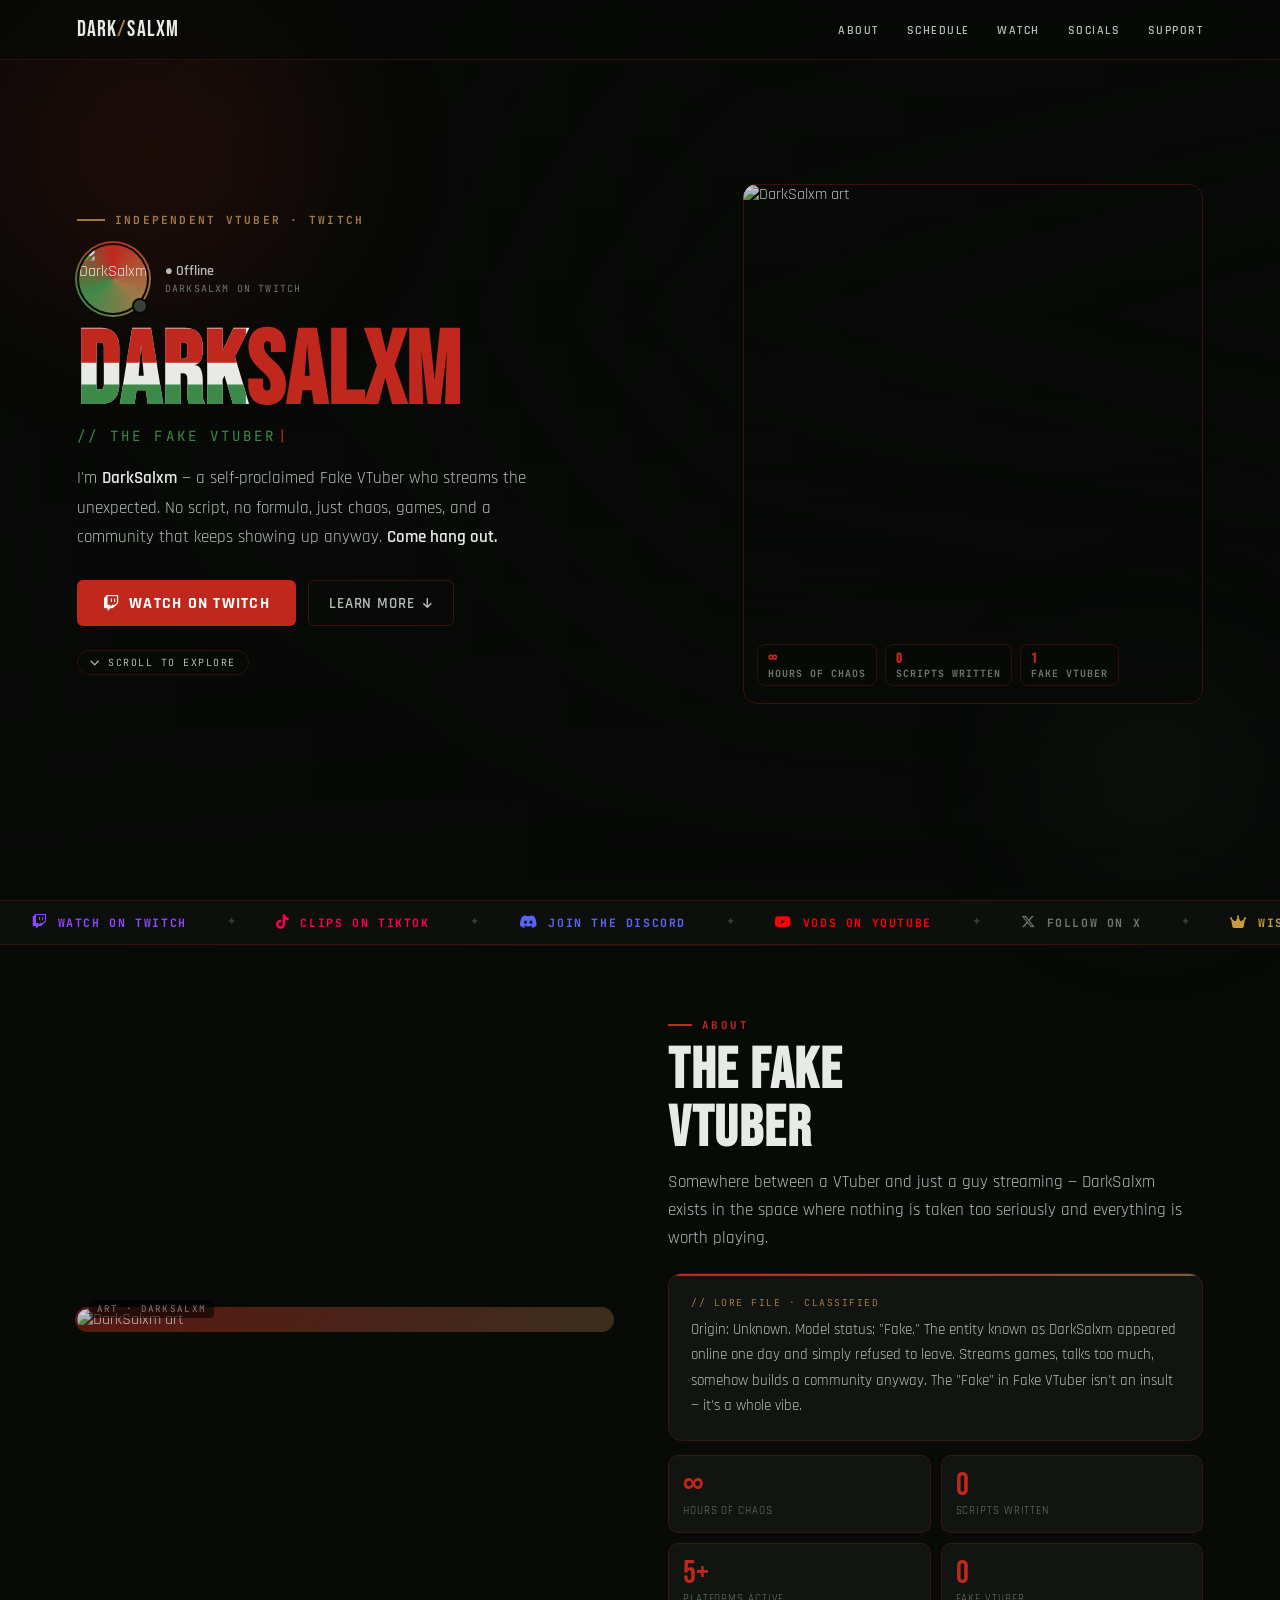
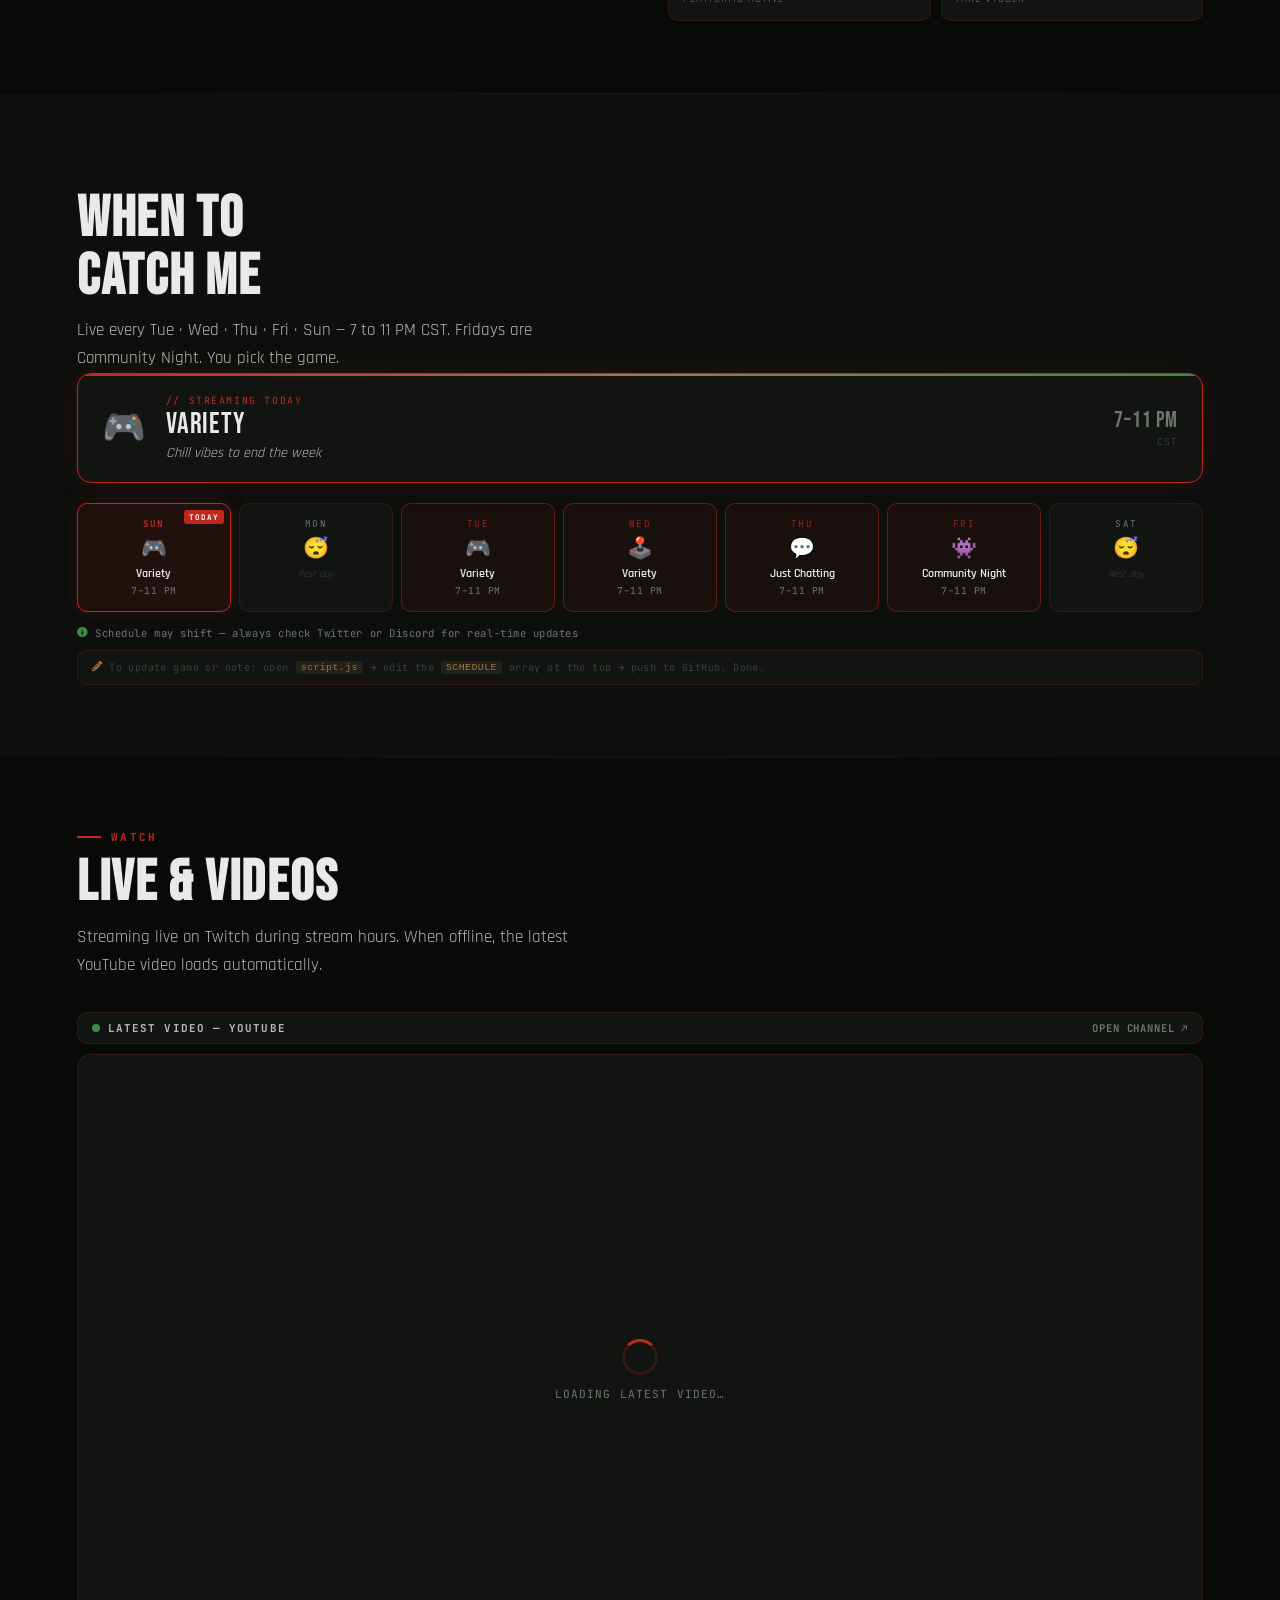
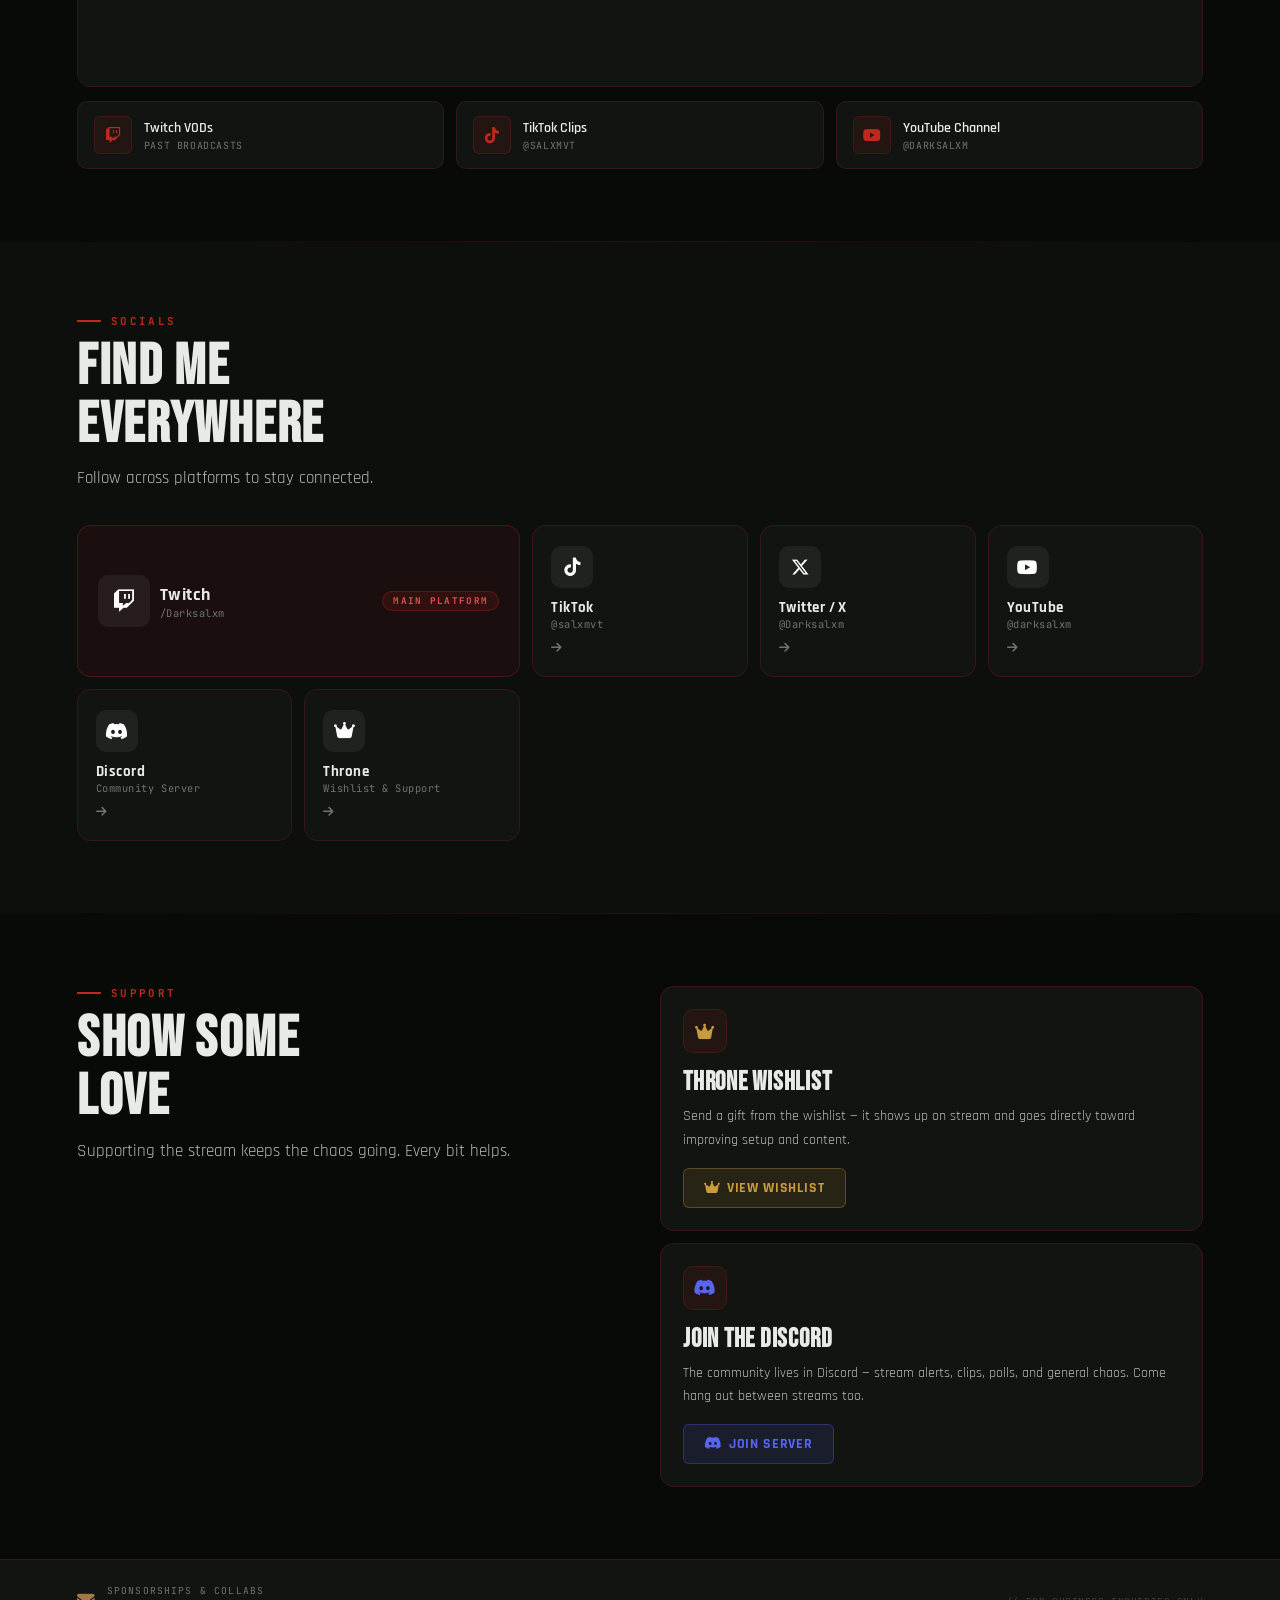
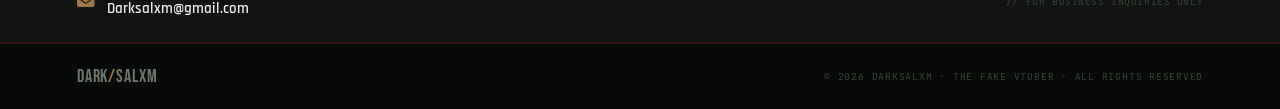
==== commit db0bfc4f: "New UI additions: Typewriter effect, Cursor glow, Animated stat counters and Marquee strip" ====
--- a/index.html
+++ b/index.html
@@ -2,13 +2,12 @@
 <html lang="en">
 <head>
 
-  <!-- ═══ GOOGLE ANALYTICS ═══ -->
+  <!-- ═══ ANALYTICS ═══ -->
   <script async src="https://www.googletagmanager.com/gtag/js?id=G-S2J43CMT6B"></script>
   <script>
-    window.dataLayer = window.dataLayer || [];
+    window.dataLayer=window.dataLayer||[];
     function gtag(){dataLayer.push(arguments);}
-    gtag('js', new Date());
-    gtag('config', 'G-S2J43CMT6B');
+    gtag('js',new Date()); gtag('config','G-S2J43CMT6B');
   </script>
 
   <!-- ═══ META ═══ -->
@@ -17,45 +16,37 @@
   <meta name="description" content="DarkSalxm — The Fake VTuber. Streaming chaos, games, and vibes you won't find anywhere else.">
   <meta name="author" content="DarkSalxm">
   <meta name="keywords" content="DarkSalxm, Vtuber, Twitch, Streaming, Fake Vtuber">
-
-  <meta property="og:title"       content="DarkSalxm — The Fake VTuber">
   <meta property="og:description" content="Streaming chaos, games, and vibes you won't find anywhere else.">
   <meta property="og:image"       content="https://pbs.twimg.com/profile_images/1735758395053842432/b1LtYk42_400x400.jpg">
   <meta property="og:url"         content="https://salxm.com">
   <meta property="og:type"        content="website">
-
   <meta name="twitter:card"        content="summary_large_image">
   <meta name="twitter:site"        content="@Darksalxm">
   <meta name="twitter:title"       content="DarkSalxm — The Fake VTuber">
   <meta name="twitter:description" content="Streaming chaos, games, and vibes you won't find anywhere else.">
   <meta name="twitter:image"       content="https://pbs.twimg.com/profile_images/1735758395053842432/b1LtYk42_400x400.jpg">
-
   <title>DarkSalxm — The Fake VTuber</title>
 
-  <!-- ═══ FONTS — preconnect first, then load ═══ -->
+  <!-- ═══ FONTS ═══ -->
   <link rel="preconnect" href="https://fonts.googleapis.com">
   <link rel="preconnect" href="https://fonts.gstatic.com" crossorigin>
   <link href="https://fonts.googleapis.com/css2?family=Bebas+Neue&family=Rajdhani:wght@400;500;600;700&family=JetBrains+Mono:wght@400;700&display=swap" rel="stylesheet">
 
-  <!-- ═══ ICONS — defer non-critical CSS with media trick ═══ -->
+  <!-- Icons — deferred for performance -->
   <link rel="stylesheet" href="https://cdnjs.cloudflare.com/ajax/libs/font-awesome/6.5.0/css/all.min.css" media="print" onload="this.media='all'">
   <noscript><link rel="stylesheet" href="https://cdnjs.cloudflare.com/ajax/libs/font-awesome/6.5.0/css/all.min.css"></noscript>
 
-  <!-- ═══ STYLESHEET ═══ -->
   <link rel="stylesheet" href="style.css">
-
 </head>
 <body>
 
-  <!-- Background layers -->
+  <!-- Bg layers -->
   <div id="bg-art"></div>
   <div id="scanlines"></div>
   <div class="glow-blob red"></div>
   <div class="glow-blob green"></div>
 
-  <!-- ════════════════════════════════
-       NAV
-  ════════════════════════════════ -->
+  <!-- ════ NAV ════ -->
   <nav>
     <a href="#" class="nav-logo">Dark<span class="slash">/</span>Salxm</a>
     <ul class="nav-links">
@@ -71,15 +62,11 @@
     </a>
   </nav>
 
-  <!-- ════════════════════════════════
-       PAGE
-  ════════════════════════════════ -->
+  <!-- ════ PAGE ════ -->
   <div class="page">
 
     <!-- ── HERO ── -->
     <section id="hero">
-
-      <!-- Left: text content -->
       <div class="hero-content">
 
         <div class="hero-eyebrow">
@@ -101,7 +88,9 @@
         <h1 class="hero-name">
           <span class="glitch-wrap" data-text="DARK">DARK</span><span class="accent-word">SALXM</span>
         </h1>
-        <div class="hero-tagline">// THE FAKE VTUBER</div>
+
+        <!-- Typewriter — JS fills this in -->
+        <div class="hero-tagline" id="hero-tagline"></div>
 
         <p class="hero-bio">
           I'm <strong>DarkSalxm</strong> — a self-proclaimed Fake VTuber who streams the unexpected.
@@ -118,14 +107,13 @@
           </a>
         </div>
 
-        <!-- FIXED: scroll hint is now BELOW the buttons, inside a pill so it's always readable -->
         <div class="scroll-hint">
           <i class="fas fa-chevron-down"></i> Scroll to explore
         </div>
 
-      </div><!-- /.hero-content -->
-
-      <!-- Right: art frame -->
+      </div>
+
+      <!-- Right art panel -->
       <div class="hero-visual">
         <div class="hero-art-frame">
           <img id="hero-art-img"
@@ -138,8 +126,41 @@
           </div>
         </div>
       </div>
-
-    </section><!-- /#hero -->
+    </section>
+
+    <!-- ════ MARQUEE STRIP — scrolling platform links ════ -->
+    <div class="marquee-section">
+      <div class="marquee-track" id="marquee-track">
+        <a href="https://twitch.tv/Darksalxm" target="_blank" rel="noopener" class="marquee-item twitch-item">
+          <i class="fab fa-twitch"></i> WATCH ON TWITCH
+        </a>
+        <span class="marquee-sep">✦</span>
+        <a href="https://www.tiktok.com/@salxmvt" target="_blank" rel="noopener" class="marquee-item tiktok-item">
+          <i class="fab fa-tiktok"></i> CLIPS ON TIKTOK
+        </a>
+        <span class="marquee-sep">✦</span>
+        <a href="https://discord.gg/fbP4QZpy9w" target="_blank" rel="noopener" class="marquee-item discord-item">
+          <i class="fab fa-discord"></i> JOIN THE DISCORD
+        </a>
+        <span class="marquee-sep">✦</span>
+        <a href="https://youtube.com/@darksalxm" target="_blank" rel="noopener" class="marquee-item yt-item">
+          <i class="fab fa-youtube"></i> VODS ON YOUTUBE
+        </a>
+        <span class="marquee-sep">✦</span>
+        <a href="https://x.com/Darksalxm" target="_blank" rel="noopener" class="marquee-item">
+          <i class="fab fa-x-twitter"></i> FOLLOW ON X
+        </a>
+        <span class="marquee-sep">✦</span>
+        <a href="https://throne.com/darksalxm" target="_blank" rel="noopener" class="marquee-item" style="color:var(--throne);">
+          <i class="fas fa-crown"></i> WISHLIST ON THRONE
+        </a>
+        <span class="marquee-sep">✦</span>
+        <span class="marquee-item">THE FAKE VTUBER</span>
+        <span class="marquee-sep">✦</span>
+        <span class="marquee-item">CHAOS IS THE CONTENT</span>
+        <span class="marquee-sep">✦</span>
+      </div>
+    </div>
 
     <!-- ── ABOUT ── -->
     <div class="section-divider"></div>
@@ -157,8 +178,8 @@
         <h2 class="section-title reveal">The Fake<br>VTuber</h2>
         <p class="section-sub reveal reveal-delay-1">
           Somewhere between a VTuber and just a guy streaming —
-          DarkSalxm exists in the space where nothing is taken too seriously
-          and everything is worth playing.
+          DarkSalxm exists in the space where nothing is taken too
+          seriously and everything is worth playing.
         </p>
 
         <div class="lore-card reveal reveal-delay-2">
@@ -171,11 +192,24 @@
           </p>
         </div>
 
+        <!-- data-count triggers animated counter on scroll -->
         <div class="about-stats reveal reveal-delay-3">
-          <div class="stat-box"><div class="sv">∞</div><div class="sl">Hours of Chaos</div></div>
-          <div class="stat-box"><div class="sv">0</div><div class="sl">Scripts Written</div></div>
-          <div class="stat-box"><div class="sv">6+</div><div class="sl">Platforms Active</div></div>
-          <div class="stat-box"><div class="sv">1</div><div class="sl">Fake VTuber</div></div>
+          <div class="stat-box">
+            <div class="sv">∞</div>
+            <div class="sl">Hours of Chaos</div>
+          </div>
+          <div class="stat-box">
+            <div class="sv" data-count="0">0</div>
+            <div class="sl">Scripts Written</div>
+          </div>
+          <div class="stat-box">
+            <div class="sv" data-count="6" data-suffix="+">6+</div>
+            <div class="sl">Platforms Active</div>
+          </div>
+          <div class="stat-box">
+            <div class="sv" data-count="1">1</div>
+            <div class="sl">Fake VTuber</div>
+          </div>
         </div>
       </div>
 
@@ -188,37 +222,31 @@
       <div class="section-label reveal"><div class="line"></div><span>Schedule</span></div>
       <h2 class="section-title reveal">When to<br>Catch Me</h2>
       <p class="section-sub reveal reveal-delay-1">
-        Times are approximate CST. Surprise streams happen —
-        follow on Twitch to never miss one.
+        Live every Tue · Wed · Thu · Fri · Sun — 7 to 11 PM CST.
+        Fridays are Community Night. You pick the game.
       </p>
 
-      <div class="schedule-grid reveal reveal-delay-2">
-        <div class="day-card">
-          <div class="day-name">Sun</div><div class="day-icon">😴</div><div class="off-label">Rest day</div>
-        </div>
-        <div class="day-card">
-          <div class="day-name">Mon</div><div class="day-icon">😴</div><div class="off-label">Rest day</div>
-        </div>
-        <div class="day-card stream-day">
-          <div class="day-name">Tue</div><div class="day-icon">🎮</div><div class="day-content">Variety<br>7–11 PM</div>
-        </div>
-        <div class="day-card">
-          <div class="day-name">Wed</div><div class="day-icon">😴</div><div class="off-label">Rest day</div>
-        </div>
-        <div class="day-card stream-day">
-          <div class="day-name">Thu</div><div class="day-icon">💬</div><div class="day-content">Just Chat<br>7–11 PM</div>
-        </div>
-        <div class="day-card">
-          <div class="day-name">Fri</div><div class="day-icon">⚡</div><div class="day-content">Surprise<br>Maybe?</div>
-        </div>
-        <div class="day-card stream-day">
-          <div class="day-name">Sat</div><div class="day-icon">🔥</div><div class="day-content">Special<br>7–11 PM</div>
-        </div>
-      </div>
+      <!--
+        TODAY'S CARD — rendered by script.js from SCHEDULE data in script.js
+        Hidden automatically on rest days
+      -->
+      <div id="schedule-today-card" class="today-card hidden reveal reveal-delay-1"></div>
+
+      <!--
+        SCHEDULE GRID — rendered by script.js
+        To update game/note for any day: edit the SCHEDULE array at the top of script.js
+      -->
+      <div id="schedule-grid" class="schedule-grid reveal reveal-delay-2"></div>
 
       <div class="schedule-note reveal">
         <i class="fas fa-info-circle"></i>
-        Schedule may shift — always check Twitter or Discord for updates
+        Schedule may shift — always check Twitter or Discord for real-time updates
+      </div>
+
+      <!-- How-to-update hint for yourself -->
+      <div class="schedule-edit-hint reveal">
+        <i class="fas fa-pencil-alt"></i>
+        To update game or note: open <code>script.js</code> → edit the <code>SCHEDULE</code> array at the top → push to GitHub. Done.
       </div>
 
     </section>
@@ -230,13 +258,12 @@
       <div class="section-label reveal"><div class="line"></div><span>Watch</span></div>
       <h2 class="section-title reveal">Live &amp; Videos</h2>
       <p class="section-sub reveal reveal-delay-1">
-        Streaming live on Twitch — or catch the latest video below when offline.
-        Auto-switches so you always see something.
+        Streaming live on Twitch during stream hours.
+        When offline, the latest YouTube video loads automatically.
       </p>
 
       <div class="stream-full">
 
-        <!-- Status bar: shows live/offline label + external link -->
         <div class="embed-status-bar reveal">
           <div class="embed-status-indicator">
             <div class="embed-dot offline" id="embed-status-dot"></div>
@@ -246,10 +273,9 @@
              class="embed-open-link" id="embed-open-link">OPEN ↗</a>
         </div>
 
-        <!-- Smart embed — Twitch when live, YouTube when offline -->
+        <!-- Smart embed — Twitch live / YouTube offline — injected by script.js -->
         <div class="stream-embed-wrap reveal reveal-delay-1">
-          <div id="stream-embed-container" class="stream-embed-wrap" style="position:relative; border:none;">
-            <!-- injected by script.js -->
+          <div id="stream-embed-container" style="position:absolute;inset:0;">
             <div class="embed-loading">
               <div class="spin-ring"></div>
               <p>LOADING…</p>
@@ -257,7 +283,6 @@
           </div>
         </div>
 
-        <!-- Quick-access cards below embed -->
         <div class="stream-below reveal reveal-delay-2">
           <a href="https://twitch.tv/Darksalxm/videos" target="_blank" rel="noopener" class="stream-card">
             <div class="stream-card-icon"><i class="fab fa-twitch"></i></div>
@@ -282,7 +307,7 @@
           </a>
         </div>
 
-      </div><!-- /.stream-full -->
+      </div>
     </section>
 
     <!-- ── PLATFORMS ── -->
@@ -294,45 +319,36 @@
       <p class="section-sub reveal reveal-delay-1">Follow across platforms to stay connected.</p>
 
       <div class="platforms-grid">
-        <!-- Twitch — featured / primary -->
         <a href="https://twitch.tv/Darksalxm" target="_blank" rel="noopener"
            class="platform-card twitch featured reveal reveal-delay-1">
           <div class="platform-icon"><i class="fab fa-twitch"></i></div>
-          <div>
-            <div class="platform-name">Twitch</div>
-            <div class="platform-handle">/Darksalxm</div>
-          </div>
+          <div><div class="platform-name">Twitch</div><div class="platform-handle">/Darksalxm</div></div>
           <span class="platform-badge">MAIN PLATFORM</span>
         </a>
-
         <a href="https://www.tiktok.com/@salxmvt" target="_blank" rel="noopener"
            class="platform-card tiktok reveal reveal-delay-1">
           <div class="platform-icon"><i class="fab fa-tiktok"></i></div>
           <div><div class="platform-name">TikTok</div><div class="platform-handle">@salxmvt</div></div>
           <div class="platform-arrow"><i class="fas fa-arrow-right"></i></div>
         </a>
-
         <a href="https://x.com/Darksalxm" target="_blank" rel="noopener"
            class="platform-card twitter reveal reveal-delay-2">
           <div class="platform-icon"><i class="fab fa-x-twitter"></i></div>
           <div><div class="platform-name">Twitter / X</div><div class="platform-handle">@Darksalxm</div></div>
           <div class="platform-arrow"><i class="fas fa-arrow-right"></i></div>
         </a>
-
         <a href="https://youtube.com/@darksalxm" target="_blank" rel="noopener"
            class="platform-card youtube reveal reveal-delay-2">
           <div class="platform-icon"><i class="fab fa-youtube"></i></div>
           <div><div class="platform-name">YouTube</div><div class="platform-handle">@darksalxm</div></div>
           <div class="platform-arrow"><i class="fas fa-arrow-right"></i></div>
         </a>
-
         <a href="https://discord.gg/fbP4QZpy9w" target="_blank" rel="noopener"
            class="platform-card discord reveal reveal-delay-3">
           <div class="platform-icon"><i class="fab fa-discord"></i></div>
           <div><div class="platform-name">Discord</div><div class="platform-handle">Community Server</div></div>
           <div class="platform-arrow"><i class="fas fa-arrow-right"></i></div>
         </a>
-
         <a href="https://throne.com/darksalxm" target="_blank" rel="noopener"
            class="platform-card throne reveal reveal-delay-3">
           <div class="platform-icon"><i class="fas fa-crown"></i></div>
@@ -346,13 +362,11 @@
     <!-- ── SUPPORT ── -->
     <div class="section-divider"></div>
     <section id="support">
-
       <div>
         <div class="section-label reveal"><div class="line"></div><span>Support</span></div>
         <h2 class="section-title reveal">Show Some<br>Love</h2>
         <p class="section-sub reveal reveal-delay-1">Supporting the stream keeps the chaos going. Every bit helps.</p>
       </div>
-
       <div class="support-cards">
         <div class="support-card throne-card reveal reveal-delay-1">
           <div class="card-icon"><i class="fas fa-crown"></i></div>
@@ -371,7 +385,6 @@
           </a>
         </div>
       </div>
-
     </section>
 
     <!-- ── CONTACT STRIP ── -->
@@ -380,7 +393,7 @@
         <i class="fas fa-envelope"></i>
         <div>
           <div class="contact-label">Sponsorships &amp; Collabs</div>
-          <div class="contact-value" id="contact-email">contact@salxm.com</div>
+          <div class="contact-value" id="contact-email">Darksalxm@gmail.com</div>
         </div>
       </div>
       <div class="contact-tag">// FOR BUSINESS INQUIRIES ONLY</div>
@@ -389,14 +402,12 @@
     <!-- ── FOOTER ── -->
     <footer>
       <div class="f-logo">Dark<span>/</span>Salxm</div>
-      <div class="f-copy">© 2025 DARKSALXM · THE FAKE VTUBER · ALL RIGHTS RESERVED</div>
+      <div class="f-copy">© 2026 DARKSALXM · THE FAKE VTUBER · ALL RIGHTS RESERVED</div>
     </footer>
 
   </div><!-- /.page -->
 
-  <!-- ════════════════════════════════
-       LIVE POPUP
-  ════════════════════════════════ -->
+  <!-- ════ LIVE POPUP ════ -->
   <div id="live-popup" role="dialog" aria-modal="true" aria-label="DarkSalxm is live">
     <div class="popup-box">
       <div class="popup-header">
@@ -420,10 +431,6 @@
     </div>
   </div>
 
-  <!-- ════════════════════════════════
-       SCRIPT — end of body for speed
-  ════════════════════════════════ -->
   <script src="script.js"></script>
-
 </body>
 </html>
--- a/style.css
+++ b/style.css
@@ -1,37 +1,30 @@
 /* ============================================================
-   DARKSALXM — style.css  (v3)
+   DARKSALXM — style.css  (v4)
    Theme: Dark Red · Slate Grey · Dark Green · Brown
    ============================================================ */
 
-/* ── TOKENS ─────────────────────────────────────────────────── */
 :root {
-  /* Backgrounds */
   --bg:         #080a08;
   --bg2:        #0d0f0d;
   --surface:    #111411;
   --surface2:   #181c18;
 
-  /* Brand palette */
-  --red:        #c0281e;      /* dark red — primary accent     */
-  --red-dim:    #8a1a12;      /* deeper red for hover states   */
+  --red:        #c0281e;
+  --red-dim:    #8a1a12;
   --red-glow:   rgba(192,40,30,0.22);
-  --green:      #2a5c32;      /* dark green — secondary accent */
-  --green-lit:  #3d8a48;      /* lighter green for highlights  */
-  --green-glow: rgba(42,92,50,0.20);
-  --brown:      #7a5c3a;      /* warm brown — tertiary touch   */
-  --brown-lit:  #a07848;      /* lighter brown for text/icons  */
-
-  /* Greys (higher contrast than before) */
-  --grey-100:   #e8eae8;      /* near-white text               */
-  --grey-200:   #b8bcb8;      /* body text — visible on dark   */
-  --grey-400:   #6e766e;      /* mid grey                      */
-  --grey-600:   #384038;      /* dim / placeholder             */
-
-  /* Borders */
+  --green:      #2a5c32;
+  --green-lit:  #3d8a48;
+  --brown:      #7a5c3a;
+  --brown-lit:  #a07848;
+
+  --grey-100:   #e8eae8;
+  --grey-200:   #b8bcb8;
+  --grey-400:   #6e766e;
+  --grey-600:   #384038;
+
   --border:     rgba(192,40,30,0.20);
   --border-g:   rgba(42,92,50,0.18);
 
-  /* Platform colours — keep original so badges read correctly */
   --twitch:     #9146ff;
   --tiktok:     #ff004f;
   --twitter:    #1d9bf0;
@@ -39,21 +32,19 @@
   --discord:    #5865f2;
   --throne:     #c89b3c;
 
-  /* Typography */
   --font-display: 'Bebas Neue', sans-serif;
   --font-body:    'Rajdhani', sans-serif;
   --font-mono:    'JetBrains Mono', monospace;
 
-  /* Misc */
-  --radius-sm:  6px;
-  --radius-md:  10px;
-  --radius-lg:  14px;
-  --ease:       0.2s ease;
-  --side-pad:   clamp(24px, 6vw, 100px);
-}
-
-/* ── RESET ──────────────────────────────────────────────────── */
-*, *::before, *::after { margin: 0; padding: 0; box-sizing: border-box; }
+  --radius-sm: 6px;
+  --radius-md: 10px;
+  --radius-lg: 14px;
+  --ease:      0.2s ease;
+  --side-pad:  clamp(24px, 6vw, 100px);
+}
+
+/* ── RESET ── */
+*, *::before, *::after { margin:0; padding:0; box-sizing:border-box; }
 html { scroll-behavior: smooth; }
 body {
   font-family: var(--font-body);
@@ -63,750 +54,450 @@
   overflow-x: hidden;
   -webkit-font-smoothing: antialiased;
 }
-img { display: block; max-width: 100%; }
-a   { color: inherit; }
-ul  { list-style: none; }
-button { font-family: inherit; cursor: pointer; }
-
-/* ── SCROLLBAR ── */
-::-webkit-scrollbar       { width: 4px; }
-::-webkit-scrollbar-track { background: var(--bg); }
-::-webkit-scrollbar-thumb { background: var(--red); border-radius: 2px; }
-
-/* ── BACKGROUND ─────────────────────────────────────────────── */
+img { display:block; max-width:100%; }
+a   { color:inherit; }
+ul  { list-style:none; }
+button { font-family:inherit; cursor:pointer; }
+
+::-webkit-scrollbar       { width:4px; }
+::-webkit-scrollbar-track { background:var(--bg); }
+::-webkit-scrollbar-thumb { background:var(--red); border-radius:2px; }
+
+/* ── CURSOR GLOW ── */
+#cursor-glow {
+  position: fixed;
+  width: 400px; height: 400px;
+  border-radius: 50%;
+  background: radial-gradient(ellipse, rgba(192,40,30,0.07) 0%, transparent 65%);
+  pointer-events: none;
+  z-index: 999;
+  top: -200px; left: -200px;
+  will-change: transform;
+  transition: opacity 0.3s;
+}
+
+/* ── BACKGROUND ── */
 #bg-art {
-  position: fixed;
-  inset: 0; z-index: 0;
-  background-size: cover;
-  background-position: center top;
-  opacity: 0;
-  transition: opacity 1s ease;
-  will-change: opacity;
-}
-/* Mask: heavier on left for readability, art shows on right */
+  position: fixed; inset:0; z-index:0;
+  background-size:cover; background-position:center top;
+  opacity:0; transition:opacity 1s ease; will-change:opacity;
+}
 #bg-art::after {
-  content: '';
-  position: absolute; inset: 0;
+  content:''; position:absolute; inset:0;
   background:
-    linear-gradient(to right,
-      rgba(8,10,8,0.95) 0%,
-      rgba(8,10,8,0.75) 32%,
-      rgba(8,10,8,0.30) 58%,
-      rgba(8,10,8,0.08) 100%
-    ),
-    linear-gradient(to bottom,
-      rgba(8,10,8,0.50) 0%,
-      transparent        35%,
-      rgba(8,10,8,0.98) 100%
-    );
-}
-
-/* Static scanlines — no animation, zero CPU cost */
+    linear-gradient(to right, rgba(8,10,8,0.95) 0%, rgba(8,10,8,0.72) 32%, rgba(8,10,8,0.28) 58%, rgba(8,10,8,0.06) 100%),
+    linear-gradient(to bottom, rgba(8,10,8,0.45) 0%, transparent 35%, rgba(8,10,8,0.98) 100%);
+}
 #scanlines {
-  position: fixed; inset: 0; z-index: 1;
-  pointer-events: none;
-  background: repeating-linear-gradient(
-    0deg,
-    transparent,
-    transparent 3px,
-    rgba(0,0,0,0.035) 3px,
-    rgba(0,0,0,0.035) 4px
-  );
-}
-
-/* Glow blobs — static radial gradients, no JS, no animation */
-.glow-blob {
-  position: fixed;
-  border-radius: 50%;
-  pointer-events: none; z-index: 0;
-  filter: blur(50px);
-  will-change: transform;
-}
-.glow-blob.red   { width: 480px; height: 480px; background: radial-gradient(ellipse, rgba(192,40,30,0.16) 0%, transparent 70%); top: -80px; left: -80px; }
-.glow-blob.green { width: 380px; height: 380px; background: radial-gradient(ellipse, rgba(42,92,50,0.12) 0%, transparent 70%);  bottom: -60px; right: -60px; }
-
-/* ── PAGE WRAPPER ── */
-.page { position: relative; z-index: 2; display: flex; flex-direction: column; }
-
-/* ── SHARED SECTION ─────────────────────────────────────────── */
-section { position: relative; z-index: 2; padding: 72px var(--side-pad); }
-
-.section-label { display: flex; align-items: center; gap: 10px; margin-bottom: 10px; }
-.section-label .line { width: 24px; height: 2px; background: var(--red); flex-shrink: 0; }
-.section-label span {
-  font-family: var(--font-mono);
-  font-size: 0.68rem; font-weight: 700;
-  letter-spacing: 0.22em; text-transform: uppercase;
+  position:fixed; inset:0; z-index:1; pointer-events:none;
+  background: repeating-linear-gradient(0deg, transparent, transparent 3px, rgba(0,0,0,0.032) 3px, rgba(0,0,0,0.032) 4px);
+}
+.glow-blob { position:fixed; border-radius:50%; pointer-events:none; z-index:0; filter:blur(50px); will-change:transform; }
+.glow-blob.red   { width:500px; height:500px; background:radial-gradient(ellipse, rgba(192,40,30,0.15) 0%, transparent 70%); top:-100px; left:-100px; }
+.glow-blob.green { width:380px; height:380px; background:radial-gradient(ellipse, rgba(42,92,50,0.10) 0%, transparent 70%); bottom:-60px; right:-60px; }
+
+/* ── PAGE ── */
+.page { position:relative; z-index:2; display:flex; flex-direction:column; }
+
+/* ── SHARED SECTION ── */
+section { position:relative; z-index:2; padding:72px var(--side-pad); }
+.section-label { display:flex; align-items:center; gap:10px; margin-bottom:10px; }
+.section-label .line { width:24px; height:2px; background:var(--red); flex-shrink:0; }
+.section-label span { font-family:var(--font-mono); font-size:0.68rem; font-weight:700; letter-spacing:0.22em; text-transform:uppercase; color:var(--red); }
+.section-title { font-family:var(--font-display); font-size:clamp(2.4rem,5vw,3.6rem); letter-spacing:0.03em; line-height:1; margin-bottom:12px; }
+.section-sub { font-size:clamp(0.94rem,2vw,1.06rem); color:var(--grey-200); max-width:520px; line-height:1.65; }
+.section-divider { position:relative; z-index:2; height:1px; margin:0 var(--side-pad); background:linear-gradient(to right, transparent, var(--border), transparent); }
+
+/* ── NAV ── */
+nav {
+  position:fixed; top:0; left:0; right:0; z-index:100; height:60px;
+  padding:0 var(--side-pad);
+  display:flex; align-items:center; justify-content:space-between;
+  background:rgba(8,10,8,0.78);
+  backdrop-filter:blur(14px); -webkit-backdrop-filter:blur(14px);
+  border-bottom:1px solid var(--border); transition:background var(--ease);
+}
+nav.scrolled { background:rgba(8,10,8,0.96); }
+.nav-logo { font-family:var(--font-display); font-size:1.4rem; letter-spacing:0.05em; color:var(--grey-100); text-decoration:none; transition:color var(--ease); }
+.nav-logo:hover { color:var(--red); }
+.nav-logo .slash { color:var(--brown-lit); }
+.nav-links { display:flex; align-items:center; gap:28px; }
+.nav-links a {
+  font-size:0.76rem; font-weight:600; letter-spacing:0.12em; text-transform:uppercase;
+  color:var(--grey-200); text-decoration:none; transition:color var(--ease);
+  position:relative; padding-bottom:2px;
+}
+.nav-links a::after { content:''; position:absolute; bottom:-2px; left:0; width:0; height:1px; background:var(--red); transition:width var(--ease); }
+.nav-links a:hover        { color:var(--grey-100); }
+.nav-links a:hover::after { width:100%; }
+.nav-links a.active        { color:var(--grey-100); }
+.nav-links a.active::after { width:100%; }
+.nav-live {
+  display:flex; align-items:center; gap:8px; padding:6px 16px;
+  background:rgba(192,40,30,0.14); border:1px solid rgba(192,40,30,0.40);
+  border-radius:var(--radius-sm); font-family:var(--font-mono);
+  font-size:0.70rem; font-weight:700; letter-spacing:0.10em; color:#e05050;
+  text-decoration:none; transition:all var(--ease);
+}
+.nav-live:hover { background:rgba(192,40,30,0.24); border-color:rgba(192,40,30,0.65); }
+.nav-live .live-dot { width:7px; height:7px; border-radius:50%; background:#e05050; box-shadow:0 0 6px #e05050; animation:blink 1.4s ease-in-out infinite; flex-shrink:0; }
+.nav-live.offline { display:none; }
+
+/* ── HERO ── */
+#hero {
+  padding-top:60px; min-height:100vh;
+  display:grid; grid-template-columns:1fr 1fr;
+  align-items:center; gap:40px;
+  padding-left:var(--side-pad); padding-right:var(--side-pad);
+}
+.hero-content { display:flex; flex-direction:column; justify-content:center; padding:44px 0; animation:fadeUp 0.8s ease both; }
+.hero-visual { display:flex; align-items:center; justify-content:flex-end; position:relative; height:100%; min-height:400px; animation:fadeUp 0.8s 0.15s ease both; }
+.hero-art-frame { position:relative; width:100%; max-width:460px; border-radius:var(--radius-lg); overflow:hidden; }
+.hero-art-frame img { width:100%; height:520px; object-fit:cover; object-position:top; border-radius:var(--radius-lg); filter:saturate(0.80) brightness(0.82); display:block; transition:filter 0.5s; }
+.hero-art-frame:hover img { filter:saturate(0.95) brightness(0.92); }
+.hero-art-frame::after { content:''; position:absolute; bottom:0; left:0; right:0; height:45%; pointer-events:none; background:linear-gradient(to top, var(--bg) 0%, transparent 100%); }
+.hero-art-frame::before { content:''; position:absolute; inset:0; border-radius:var(--radius-lg); border:1px solid rgba(192,40,30,0.28); z-index:1; pointer-events:none; }
+.art-chips { position:absolute; bottom:18px; left:14px; right:14px; display:flex; gap:8px; flex-wrap:wrap; z-index:2; }
+.art-chip { background:rgba(8,10,8,0.78); backdrop-filter:blur(8px); border:1px solid var(--border); border-radius:8px; padding:5px 10px; font-family:var(--font-mono); font-size:0.62rem; font-weight:700; letter-spacing:0.10em; color:var(--grey-400); text-transform:uppercase; }
+.art-chip .chip-val { display:block; color:var(--red); font-family:var(--font-display); font-size:0.9rem; letter-spacing:0.04em; }
+
+.hero-eyebrow { display:flex; align-items:center; gap:10px; margin-bottom:16px; }
+.eyebrow-line { width:28px; height:2px; background:var(--brown-lit); flex-shrink:0; }
+.eyebrow-text { font-family:var(--font-mono); font-size:0.70rem; font-weight:700; letter-spacing:0.20em; text-transform:uppercase; color:var(--brown-lit); }
+
+.hero-avatar-row { display:flex; align-items:center; gap:16px; margin-bottom:14px; }
+.avatar-frame { position:relative; flex-shrink:0; width:72px; height:72px; }
+.avatar-frame::before { content:''; position:absolute; inset:-2px; border-radius:50%; background:conic-gradient(var(--red), var(--brown-lit), var(--green-lit), var(--red)); animation:spin 5s linear infinite; z-index:0; }
+.avatar-frame img { position:relative; z-index:1; width:100%; height:100%; border-radius:50%; object-fit:cover; border:2px solid var(--bg); }
+.avatar-status { position:absolute; bottom:1px; right:1px; z-index:2; width:16px; height:16px; border-radius:50%; background:#e05050; border:2px solid var(--bg); box-shadow:0 0 8px #e05050; animation:blink 1.4s ease-in-out infinite; }
+.avatar-status.offline { background:var(--grey-600); box-shadow:none; animation:none; }
+.hero-live-label { font-size:0.85rem; font-weight:600; color:var(--grey-200); margin-bottom:2px; transition:color var(--ease); }
+.hero-live-label.live { color:#e05050; }
+.hero-platform-label { font-family:var(--font-mono); font-size:0.62rem; color:var(--grey-400); letter-spacing:0.12em; text-transform:uppercase; }
+
+.hero-name { font-family:var(--font-display); font-size:clamp(3.8rem,8vw,7rem); line-height:0.88; letter-spacing:0.01em; margin-bottom:8px; }
+.hero-name .accent-word { color:var(--red); }
+.glitch-wrap { position:relative; display:inline-block; }
+.glitch-wrap::before, .glitch-wrap::after { content:attr(data-text); position:absolute; top:0; left:0; width:100%; font-family:inherit; font-size:inherit; letter-spacing:inherit; line-height:inherit; pointer-events:none; }
+.glitch-wrap::before { color:var(--red); animation:glitch1 6s infinite; clip-path:polygon(0 0,100% 0,100% 38%,0 38%); }
+.glitch-wrap::after  { color:var(--green-lit); animation:glitch2 6s infinite; clip-path:polygon(0 62%,100% 62%,100% 100%,0 100%); }
+
+/* Typewriter tagline */
+.hero-tagline {
+  font-family:var(--font-mono);
+  font-size:clamp(0.70rem,1.8vw,0.88rem);
+  letter-spacing:0.22em; color:var(--green-lit);
+  text-transform:uppercase; margin-bottom:18px;
+  min-height:1.4em; /* prevent layout shift while typing */
+}
+.hero-tagline::after {
+  content: '|';
+  animation: blink 0.7s step-end infinite;
   color: var(--red);
-}
-
-.section-title {
-  font-family: var(--font-display);
-  font-size: clamp(2.4rem, 5vw, 3.6rem);
-  letter-spacing: 0.03em; line-height: 1;
-  margin-bottom: 12px;
-  color: var(--grey-100);
-}
-
-.section-sub {
-  font-size: clamp(0.94rem, 2vw, 1.06rem);
-  color: var(--grey-200);          /* brighter than before */
-  max-width: 520px; line-height: 1.65;
-}
-
-.section-divider {
-  position: relative; z-index: 2;
-  height: 1px; margin: 0 var(--side-pad);
-  background: linear-gradient(to right, transparent, var(--border), transparent);
-}
-
-/* ── NAVIGATION ─────────────────────────────────────────────── */
-nav {
-  position: fixed; top: 0; left: 0; right: 0;
-  z-index: 100; height: 60px;
-  padding: 0 var(--side-pad);
-  display: flex; align-items: center; justify-content: space-between;
-  background: rgba(8,10,8,0.78);
-  backdrop-filter: blur(14px);
-  -webkit-backdrop-filter: blur(14px);
-  border-bottom: 1px solid var(--border);
-  transition: background var(--ease);
-}
-nav.scrolled { background: rgba(8,10,8,0.96); }
-
-.nav-logo { font-family: var(--font-display); font-size: 1.4rem; letter-spacing: 0.05em; color: var(--grey-100); text-decoration: none; transition: color var(--ease); }
-.nav-logo:hover { color: var(--red); }
-.nav-logo .slash { color: var(--brown-lit); }
-
-.nav-links { display: flex; align-items: center; gap: 28px; }
-.nav-links a {
-  font-size: 0.76rem; font-weight: 600;
-  letter-spacing: 0.12em; text-transform: uppercase;
-  color: var(--grey-200);           /* was grey-400, now much more visible */
-  text-decoration: none;
-  transition: color var(--ease);
-  position: relative; padding-bottom: 2px;
-}
-.nav-links a::after {
-  content: ''; position: absolute; bottom: -2px; left: 0;
-  width: 0; height: 1px; background: var(--red);
-  transition: width var(--ease);
-}
-.nav-links a:hover        { color: var(--grey-100); }
-.nav-links a:hover::after { width: 100%; }
-.nav-links a.active       { color: var(--grey-100); }
-.nav-links a.active::after{ width: 100%; }
-
-.nav-live {
-  display: flex; align-items: center; gap: 8px;
-  padding: 6px 16px;
-  background: rgba(192,40,30,0.14);
-  border: 1px solid rgba(192,40,30,0.40);
-  border-radius: var(--radius-sm);
-  font-family: var(--font-mono);
-  font-size: 0.70rem; font-weight: 700;
-  letter-spacing: 0.10em; color: #e05050;
-  text-decoration: none; transition: all var(--ease);
-}
-.nav-live:hover { background: rgba(192,40,30,0.24); border-color: rgba(192,40,30,0.65); }
-.nav-live .live-dot {
-  width: 7px; height: 7px; border-radius: 50%;
-  background: #e05050; box-shadow: 0 0 6px #e05050;
-  animation: blink 1.4s ease-in-out infinite; flex-shrink: 0;
-}
-.nav-live.offline { display: none; }
-
-/* ── HERO ───────────────────────────────────────────────────── */
-#hero {
-  padding-top: 60px;
-  min-height: 100vh;
-  display: grid;
-  grid-template-columns: 1fr 1fr;
-  align-items: center;
-  gap: 40px;
-  padding-left: var(--side-pad);
-  padding-right: var(--side-pad);
-}
-
-/* Left — text content */
-.hero-content {
-  display: flex; flex-direction: column; justify-content: center;
-  padding: 44px 0;
-  animation: fadeUp 0.8s ease both;
-}
-
-/* Right — art frame */
-.hero-visual {
-  display: flex; align-items: center; justify-content: flex-end;
-  position: relative; height: 100%; min-height: 400px;
-  animation: fadeUp 0.8s 0.15s ease both;
-}
-.hero-art-frame {
-  position: relative; width: 100%; max-width: 460px;
-  border-radius: var(--radius-lg); overflow: hidden;
-}
-.hero-art-frame img {
-  width: 100%; height: 520px;
-  object-fit: cover; object-position: top;
-  border-radius: var(--radius-lg);
-  filter: saturate(0.80) brightness(0.82);
-  display: block;
-  transition: filter 0.5s;
-}
-.hero-art-frame:hover img { filter: saturate(0.95) brightness(0.92); }
-.hero-art-frame::after {
-  content: ''; position: absolute; bottom: 0; left: 0; right: 0;
-  height: 45%; pointer-events: none;
-  background: linear-gradient(to top, var(--bg) 0%, transparent 100%);
-}
-.hero-art-frame::before {
-  content: ''; position: absolute; inset: 0;
-  border-radius: var(--radius-lg);
-  border: 1px solid rgba(192,40,30,0.28);
-  z-index: 1; pointer-events: none;
-}
-/* Art overlay chips */
-.art-chips {
-  position: absolute; bottom: 18px; left: 14px; right: 14px;
-  display: flex; gap: 8px; flex-wrap: wrap; z-index: 2;
-}
-.art-chip {
-  background: rgba(8,10,8,0.78);
-  backdrop-filter: blur(8px);
-  border: 1px solid var(--border);
-  border-radius: 8px; padding: 5px 10px;
-  font-family: var(--font-mono); font-size: 0.62rem;
-  font-weight: 700; letter-spacing: 0.10em;
-  color: var(--grey-400); text-transform: uppercase;
-}
-.art-chip .chip-val {
-  display: block; color: var(--red);
-  font-family: var(--font-display); font-size: 0.9rem; letter-spacing: 0.04em;
-}
-
-/* Eyebrow */
-.hero-eyebrow { display: flex; align-items: center; gap: 10px; margin-bottom: 16px; }
-.eyebrow-line { width: 28px; height: 2px; background: var(--brown-lit); flex-shrink: 0; }
-.eyebrow-text {
-  font-family: var(--font-mono); font-size: 0.70rem; font-weight: 700;
-  letter-spacing: 0.20em; text-transform: uppercase; color: var(--brown-lit);
-}
-
-/* Avatar row */
-.hero-avatar-row { display: flex; align-items: center; gap: 16px; margin-bottom: 14px; }
-.avatar-frame { position: relative; flex-shrink: 0; width: 72px; height: 72px; }
-.avatar-frame::before {
-  content: ''; position: absolute; inset: -2px; border-radius: 50%;
-  background: conic-gradient(var(--red), var(--brown-lit), var(--green-lit), var(--red));
-  animation: spin 5s linear infinite; z-index: 0;
-}
-.avatar-frame img {
-  position: relative; z-index: 1;
-  width: 100%; height: 100%; border-radius: 50%;
-  object-fit: cover; border: 2px solid var(--bg);
-}
-.avatar-status {
-  position: absolute; bottom: 1px; right: 1px; z-index: 2;
-  width: 16px; height: 16px; border-radius: 50%;
-  background: #e05050; border: 2px solid var(--bg);
-  box-shadow: 0 0 8px #e05050;
-  animation: blink 1.4s ease-in-out infinite;
-}
-.avatar-status.offline { background: var(--grey-600); box-shadow: none; animation: none; }
-
-.hero-live-label {
-  font-size: 0.85rem; font-weight: 600; color: var(--grey-200); /* brighter */
-  margin-bottom: 2px; transition: color var(--ease);
-}
-.hero-live-label.live { color: #e05050; }
-.hero-platform-label {
-  font-family: var(--font-mono); font-size: 0.62rem;
-  color: var(--grey-400); letter-spacing: 0.12em; text-transform: uppercase;
-}
-
-/* Name */
-.hero-name {
-  font-family: var(--font-display);
-  font-size: clamp(3.8rem, 8vw, 7rem);
-  line-height: 0.88; letter-spacing: 0.01em; margin-bottom: 8px;
-}
-.hero-name .accent-word { color: var(--red); }
-
-/* Glitch on DARK */
-.glitch-wrap { position: relative; display: inline-block; }
-.glitch-wrap::before,
-.glitch-wrap::after {
-  content: attr(data-text);
-  position: absolute; top: 0; left: 0; width: 100%;
-  font-family: inherit; font-size: inherit;
-  letter-spacing: inherit; line-height: inherit;
-  pointer-events: none;
-}
-.glitch-wrap::before {
-  color: var(--red);
-  animation: glitch1 6s infinite;
-  clip-path: polygon(0 0, 100% 0, 100% 38%, 0 38%);
-}
-.glitch-wrap::after {
-  color: var(--green-lit);
-  animation: glitch2 6s infinite;
-  clip-path: polygon(0 62%, 100% 62%, 100% 100%, 0 100%);
-}
-
-.hero-tagline {
-  font-family: var(--font-mono);
-  font-size: clamp(0.70rem, 1.8vw, 0.88rem);
-  letter-spacing: 0.22em; color: var(--green-lit);
-  text-transform: uppercase; margin-bottom: 18px;
-}
-
-.hero-bio {
-  font-size: clamp(0.96rem, 1.8vw, 1.08rem);
-  line-height: 1.70; color: var(--grey-200); /* brighter */
-  max-width: 480px; margin-bottom: 28px;
-}
-.hero-bio strong { color: var(--grey-100); font-weight: 600; }
-
-.hero-cta-row { display: flex; flex-wrap: wrap; gap: 12px; margin-bottom: 24px; }
-
-/* ── SCROLL HINT ── fix: moved below CTA row, always visible ── */
+  margin-left: 1px;
+}
+
+.hero-bio { font-size:clamp(0.96rem,1.8vw,1.08rem); line-height:1.70; color:var(--grey-200); max-width:480px; margin-bottom:28px; }
+.hero-bio strong { color:var(--grey-100); font-weight:600; }
+.hero-cta-row { display:flex; flex-wrap:wrap; gap:12px; margin-bottom:24px; }
 .scroll-hint {
-  display: inline-flex; align-items: center; gap: 7px;
-  font-family: var(--font-mono);
-  font-size: 0.62rem; letter-spacing: 0.15em; text-transform: uppercase;
-  color: var(--grey-200);                  /* was grey-dim — now readable */
-  background: rgba(8,10,8,0.60);           /* subtle pill bg so it's never hidden by art */
-  border: 1px solid var(--border);
-  border-radius: 20px;
-  padding: 5px 12px;
-  width: fit-content;
-}
-.scroll-hint i { animation: bounceDown 2s ease-in-out infinite; }
+  display:inline-flex; align-items:center; gap:7px;
+  font-family:var(--font-mono); font-size:0.62rem; letter-spacing:0.15em; text-transform:uppercase;
+  color:var(--grey-200); background:rgba(8,10,8,0.60);
+  border:1px solid var(--border); border-radius:20px; padding:5px 12px; width:fit-content;
+}
+.scroll-hint i { animation:bounceDown 2s ease-in-out infinite; }
 
 /* ── BUTTONS ── */
 .btn-primary {
-  display: inline-flex; align-items: center; gap: 9px;
-  padding: 13px 26px;
-  background: var(--red); color: #fff;
-  font-family: var(--font-body); font-size: 0.98rem; font-weight: 700;
-  letter-spacing: 0.08em; text-transform: uppercase;
-  text-decoration: none; border-radius: var(--radius-sm); border: none;
-  position: relative; overflow: hidden; transition: all var(--ease);
-}
-.btn-primary::before {
-  content: ''; position: absolute; inset: 0;
-  background: linear-gradient(120deg, transparent 30%, rgba(255,255,255,0.14) 50%, transparent 70%);
-  transform: translateX(-100%); transition: transform 0.5s;
-}
-.btn-primary:hover::before { transform: translateX(100%); }
-.btn-primary:hover { transform: translateY(-2px); background: var(--red-dim); box-shadow: 0 8px 28px rgba(192,40,30,0.45); }
-
+  display:inline-flex; align-items:center; gap:9px; padding:13px 26px;
+  background:var(--red); color:#fff; font-family:var(--font-body);
+  font-size:0.98rem; font-weight:700; letter-spacing:0.08em; text-transform:uppercase;
+  text-decoration:none; border-radius:var(--radius-sm); border:none;
+  position:relative; overflow:hidden; transition:all var(--ease);
+}
+.btn-primary::before { content:''; position:absolute; inset:0; background:linear-gradient(120deg, transparent 30%, rgba(255,255,255,0.14) 50%, transparent 70%); transform:translateX(-100%); transition:transform 0.5s; }
+.btn-primary:hover::before { transform:translateX(100%); }
+.btn-primary:hover { transform:translateY(-2px); background:var(--red-dim); box-shadow:0 8px 28px rgba(192,40,30,0.45); }
 .btn-secondary {
-  display: inline-flex; align-items: center; gap: 8px;
-  padding: 12px 20px;
-  background: transparent; color: var(--grey-200); /* brighter */
-  font-family: var(--font-body); font-size: 0.92rem; font-weight: 600;
-  letter-spacing: 0.06em; text-transform: uppercase;
-  text-decoration: none; border-radius: var(--radius-sm);
-  border: 1px solid rgba(192,40,30,0.30);
-  transition: all var(--ease);
-}
-.btn-secondary:hover { color: var(--grey-100); border-color: rgba(192,40,30,0.60); background: rgba(192,40,30,0.07); }
-
-/* ── ABOUT ──────────────────────────────────────────────────── */
-#about { display: grid; grid-template-columns: 1fr 1fr; gap: 56px; align-items: center; }
-
-.about-img-wrap { position: relative; }
-.about-img-wrap img { width: 100%; border-radius: var(--radius-lg); filter: saturate(0.78) brightness(0.82); transition: filter 0.5s; }
-.about-img-wrap:hover img { filter: saturate(0.95) brightness(0.94); }
-.about-img-wrap::before {
-  content: ''; position: absolute; inset: -2px;
-  border-radius: calc(var(--radius-lg) + 2px);
-  background: linear-gradient(135deg, var(--red), var(--brown));
-  z-index: -1; opacity: 0.45;
-}
-.about-img-label {
-  position: absolute; bottom: 12px; left: 12px;
-  font-family: var(--font-mono); font-size: 0.58rem;
-  letter-spacing: 0.14em; text-transform: uppercase;
-  color: rgba(255,255,255,0.45);
-  background: rgba(0,0,0,0.55); padding: 3px 8px; border-radius: 4px;
-}
-
-.lore-card {
-  background: var(--surface); border: 1px solid var(--border);
-  border-radius: var(--radius-lg); padding: 22px;
-  margin-top: 20px; position: relative; overflow: hidden;
-}
-.lore-card::before {
-  content: ''; position: absolute; top: 0; left: 0; right: 0; height: 2px;
-  background: linear-gradient(90deg, var(--red), var(--brown));
-}
-.lore-head {
-  font-family: var(--font-mono); font-size: 0.60rem; letter-spacing: 0.16em;
-  text-transform: uppercase; color: var(--brown-lit); margin-bottom: 8px;
-}
-.lore-card p { font-size: 0.93rem; color: var(--grey-200); line-height: 1.70; }
-
-.about-stats { display: grid; grid-template-columns: 1fr 1fr; gap: 10px; margin-top: 14px; }
-.stat-box {
-  background: var(--surface); border: 1px solid var(--border);
-  border-radius: var(--radius-md); padding: 14px;
-  transition: border-color var(--ease);
-}
-.stat-box:hover { border-color: rgba(192,40,30,0.45); }
-.stat-box .sv { font-family: var(--font-display); font-size: 2rem; color: var(--red); line-height: 1; }
-.stat-box .sl { font-size: 0.70rem; color: var(--grey-400); text-transform: uppercase; letter-spacing: 0.08em; margin-top: 2px; }
-
-/* ── SCHEDULE ───────────────────────────────────────────────── */
-#schedule { background: var(--bg2); }
-
-.schedule-grid { display: grid; grid-template-columns: repeat(7, 1fr); gap: 8px; margin-top: 32px; }
-.day-card {
-  background: var(--surface); border: 1px solid var(--border);
-  border-radius: var(--radius-md); padding: 14px 8px; text-align: center;
-  transition: all var(--ease);
-}
-.day-card:hover { border-color: rgba(192,40,30,0.40); transform: translateY(-2px); }
-.day-card.stream-day { border-color: var(--red); background: rgba(192,40,30,0.07); }
-.day-card.today { outline: 2px solid var(--green-lit); outline-offset: 2px; }
-
-.day-card .day-name {
-  font-family: var(--font-mono); font-size: 0.58rem; letter-spacing: 0.14em;
-  text-transform: uppercase; color: var(--grey-400); margin-bottom: 6px;
-}
-.day-card.stream-day .day-name { color: var(--red); }
-.day-card.today .day-name       { color: var(--green-lit); }
-.day-card .day-icon { font-size: 1.3rem; margin-bottom: 5px; }
-.day-card .day-content { font-size: 0.70rem; color: var(--grey-200); line-height: 1.35; }
-.day-card.stream-day .day-content { color: var(--grey-100); }
-.day-card .off-label { font-size: 0.64rem; color: var(--grey-600); font-style: italic; }
-
-.schedule-note {
-  margin-top: 14px; display: flex; align-items: center; gap: 7px;
-  font-family: var(--font-mono); font-size: 0.66rem; color: var(--grey-400); letter-spacing: 0.05em;
-}
-.schedule-note i { color: var(--green-lit); }
-
-/* ── STREAM / WATCH ─────────────────────────────────────────── */
-
-/* Smart embed container — fills available width */
-.stream-embed-wrap {
-  position: relative;
-  border-radius: var(--radius-lg);
-  overflow: hidden;
-  border: 1px solid var(--border);
-  background: var(--surface);
-  aspect-ratio: 16/9;
-  width: 100%;
-}
-.stream-embed-wrap iframe {
-  position: absolute; inset: 0;
-  width: 100%; height: 100%;
-  display: block; border: none;
-}
-
-/* Status bar above embed */
-.embed-status-bar {
-  display: flex; align-items: center; justify-content: space-between;
-  margin-bottom: 10px; padding: 8px 14px;
-  background: var(--surface); border: 1px solid var(--border);
-  border-radius: var(--radius-md);
-}
-.embed-status-indicator {
-  display: flex; align-items: center; gap: 8px;
-  font-family: var(--font-mono); font-size: 0.68rem;
-  font-weight: 700; letter-spacing: 0.10em;
-}
-.embed-dot {
-  width: 8px; height: 8px; border-radius: 50%;
-  background: var(--grey-600); flex-shrink: 0;
-}
-.embed-dot.live    { background: #e05050; box-shadow: 0 0 6px #e05050; animation: blink 1.4s infinite; }
-.embed-dot.offline { background: var(--green-lit); }
-.embed-status-label { color: var(--grey-200); }
-
-.embed-open-link {
-  font-family: var(--font-mono); font-size: 0.66rem; font-weight: 700;
-  letter-spacing: 0.08em; text-transform: uppercase; text-decoration: none;
-  color: var(--grey-400); transition: color var(--ease);
-}
-.embed-open-link:hover { color: var(--grey-100); }
-
-/* Loading skeleton shown while embed loads */
-.embed-loading {
-  position: absolute; inset: 0;
-  display: flex; flex-direction: column;
-  align-items: center; justify-content: center; gap: 12px;
-  background: var(--surface); color: var(--grey-400);
-}
-.embed-loading .spin-ring {
-  width: 36px; height: 36px; border-radius: 50%;
-  border: 3px solid var(--border);
-  border-top-color: var(--red);
-  animation: spin 0.8s linear infinite;
-}
-.embed-loading p { font-family: var(--font-mono); font-size: 0.70rem; letter-spacing: 0.10em; }
-
-/* Full-width layout for stream section */
-#stream .stream-full { margin-top: 32px; }
-
-.stream-below {
-  display: grid; grid-template-columns: 1fr 1fr 1fr;
-  gap: 12px; margin-top: 14px;
-}
-.stream-card {
-  background: var(--surface); border: 1px solid var(--border);
-  border-radius: var(--radius-md); padding: 14px 16px;
-  display: flex; align-items: center; gap: 12px;
-  text-decoration: none; transition: all var(--ease);
-}
-.stream-card:hover {
-  border-color: rgba(192,40,30,0.40);
-  background: var(--surface2); transform: translateY(-2px);
-}
-.stream-card-icon {
-  width: 38px; height: 38px; border-radius: var(--radius-sm);
-  background: rgba(192,40,30,0.10); border: 1px solid var(--border);
-  display: flex; align-items: center; justify-content: center;
-  font-size: 1rem; color: var(--red); flex-shrink: 0;
-  transition: background var(--ease);
-}
-.stream-card:hover .stream-card-icon { background: rgba(192,40,30,0.20); }
-.stream-card-title { font-size: 0.86rem; font-weight: 600; color: var(--grey-100); margin-bottom: 2px; line-height: 1.3; }
-.stream-card-meta  { font-family: var(--font-mono); font-size: 0.62rem; color: var(--grey-400); letter-spacing: 0.06em; text-transform: uppercase; }
-
-/* ── PLATFORMS ──────────────────────────────────────────────── */
-#platforms { background: var(--bg2); }
-
-.platforms-grid {
-  display: grid; grid-template-columns: repeat(auto-fill, minmax(190px, 1fr));
-  gap: 12px; margin-top: 32px;
-}
-.platform-card {
-  display: flex; flex-direction: column; align-items: flex-start; gap: 10px;
-  padding: 20px 18px; border-radius: var(--radius-lg);
-  border: 1px solid var(--border); background: var(--surface);
-  text-decoration: none; transition: all 0.22s ease;
-  position: relative; overflow: hidden;
-}
-.platform-card::after {
-  content: ''; position: absolute; bottom: 0; left: 0; right: 0;
-  height: 2px; opacity: 0;
-  background: var(--pc, var(--red));
-  transition: opacity var(--ease);
-}
-.platform-card:hover { transform: translateY(-4px); border-color: var(--pc, var(--red)); box-shadow: 0 10px 28px rgba(0,0,0,0.35); }
-.platform-card:hover::after { opacity: 1; }
-
-/* Per-platform accent — keeps original brand colors for recognition */
-.platform-card.twitch  { --pc: var(--twitch);  }
-.platform-card.tiktok  { --pc: var(--tiktok);  }
-.platform-card.twitter { --pc: var(--twitter); }
-.platform-card.youtube { --pc: var(--youtube); }
-.platform-card.discord { --pc: var(--discord); }
-.platform-card.throne  { --pc: var(--throne);  }
-
-.platform-card.featured {
-  grid-column: span 2; flex-direction: row; align-items: center;
-  padding: 22px 20px;
-  background: rgba(192,40,30,0.07); border-color: rgba(192,40,30,0.28);
-}
-.platform-card.featured .platform-icon { width: 52px; height: 52px; font-size: 1.4rem; }
-.platform-card.featured .platform-name { font-size: 1.14rem; }
-
-.platform-icon {
-  width: 42px; height: 42px; border-radius: var(--radius-md);
-  display: flex; align-items: center; justify-content: center;
-  font-size: 1.15rem; color: #fff;
-  background: rgba(255,255,255,0.06);
-  transition: background var(--ease);
-}
-.platform-card:hover .platform-icon { background: var(--pc, var(--red)); }
-.platform-name { font-weight: 700; font-size: 0.96rem; letter-spacing: 0.03em; color: var(--grey-100); }
-.platform-handle { font-family: var(--font-mono); font-size: 0.65rem; color: var(--grey-400); letter-spacing: 0.05em; }
-.platform-badge {
-  margin-left: auto;
-  font-family: var(--font-mono); font-size: 0.58rem; font-weight: 700;
-  letter-spacing: 0.14em; text-transform: uppercase; color: #e05050;
-  background: rgba(192,40,30,0.14); border: 1px solid rgba(192,40,30,0.30);
-  padding: 3px 10px; border-radius: 20px;
-}
-.platform-arrow { margin-top: auto; font-size: 0.75rem; color: var(--grey-400); transition: color var(--ease), transform var(--ease); }
-.platform-card:hover .platform-arrow { color: var(--pc, var(--red)); transform: translateX(3px); }
-
-/* ── SUPPORT ────────────────────────────────────────────────── */
-#support { display: grid; grid-template-columns: 1fr 1fr; gap: 40px; align-items: start; }
-.support-cards { display: flex; flex-direction: column; gap: 12px; }
-.support-card {
-  background: var(--surface); border: 1px solid var(--border);
-  border-radius: var(--radius-lg); padding: 22px;
-  transition: all var(--ease); position: relative; overflow: hidden;
-}
-.support-card::before {
-  content: ''; position: absolute; top: 0; left: 0; right: 0; height: 2px;
-  background: var(--sc, var(--red)); opacity: 0; transition: opacity var(--ease);
-}
-.support-card:hover { border-color: rgba(192,40,30,0.35); }
-.support-card:hover::before { opacity: 1; }
-.support-card.throne-card  { --sc: var(--throne); }
-.support-card.discord-card { --sc: var(--discord); }
-
-.card-icon {
-  width: 44px; height: 44px; border-radius: var(--radius-md);
-  background: rgba(192,40,30,0.10); border: 1px solid var(--border);
-  display: flex; align-items: center; justify-content: center;
-  font-size: 1.1rem; color: var(--red); margin-bottom: 14px;
-  transition: background var(--ease);
-}
-.support-card:hover .card-icon { background: rgba(192,40,30,0.20); }
-.support-card.throne-card  .card-icon { color: var(--throne);  }
-.support-card.discord-card .card-icon { color: var(--discord); }
-
-.support-card h3 { font-family: var(--font-display); font-size: 1.6rem; letter-spacing: 0.03em; margin-bottom: 7px; color: var(--grey-100); }
-.support-card p  { font-size: 0.88rem; color: var(--grey-200); line-height: 1.65; margin-bottom: 16px; }
-.support-card a  {
-  display: inline-flex; align-items: center; gap: 7px;
-  padding: 10px 20px; border-radius: var(--radius-sm);
-  font-weight: 700; font-size: 0.86rem;
-  letter-spacing: 0.06em; text-transform: uppercase;
-  text-decoration: none; transition: all var(--ease);
-}
-.btn-throne  { background: rgba(200,155,60,0.12); border: 1px solid rgba(200,155,60,0.32); color: var(--throne); }
-.btn-throne:hover  { background: rgba(200,155,60,0.22); transform: translateY(-1px); }
-.btn-discord { background: rgba(88,101,242,0.12); border: 1px solid rgba(88,101,242,0.32); color: var(--discord); }
-.btn-discord:hover { background: rgba(88,101,242,0.22); transform: translateY(-1px); }
-
-/* ── CONTACT STRIP ──────────────────────────────────────────── */
-.contact-strip {
-  position: relative; z-index: 2;
-  background: var(--surface); border-top: 1px solid var(--border); border-bottom: 1px solid var(--border);
-  padding: 24px var(--side-pad);
-  display: flex; align-items: center; justify-content: space-between;
-  flex-wrap: wrap; gap: 14px;
-}
-.contact-left { display: flex; align-items: center; gap: 12px; }
-.contact-left i { font-size: 1.1rem; color: var(--brown-lit); }
-.contact-label { font-family: var(--font-mono); font-size: 0.60rem; letter-spacing: 0.12em; text-transform: uppercase; color: var(--grey-400); margin-bottom: 2px; }
-.contact-value { font-size: 0.96rem; font-weight: 600; color: var(--grey-100); cursor: pointer; transition: color var(--ease); }
-.contact-value:hover { color: var(--green-lit); }
-.contact-tag { font-family: var(--font-mono); font-size: 0.60rem; color: var(--grey-600); letter-spacing: 0.06em; }
-
-/* ── FOOTER ─────────────────────────────────────────────────── */
-footer {
-  position: relative; z-index: 2;
-  padding: 22px var(--side-pad);
-  display: flex; align-items: center; justify-content: space-between;
-  flex-wrap: wrap; gap: 12px; border-top: 1px solid var(--border);
-}
-.f-logo { font-family: var(--font-display); font-size: 1.1rem; letter-spacing: 0.05em; color: var(--grey-400); }
-.f-logo span { color: var(--brown-lit); }
-.f-copy { font-family: var(--font-mono); font-size: 0.60rem; color: var(--grey-600); letter-spacing: 0.08em; }
-
-/* ── LIVE POPUP ─────────────────────────────────────────────── */
-#live-popup {
-  position: fixed; inset: 0; z-index: 200;
-  background: rgba(0,0,0,0.82);
-  display: flex; align-items: center; justify-content: center;
-  padding: 20px; opacity: 0; pointer-events: none;
-  transition: opacity 0.28s ease;
-  backdrop-filter: blur(5px); -webkit-backdrop-filter: blur(5px);
-}
-#live-popup.visible { opacity: 1; pointer-events: all; }
-.popup-box {
-  background: var(--bg2); border: 1px solid var(--red);
-  border-radius: var(--radius-lg); padding: 22px;
-  max-width: 700px; width: 100%;
-  box-shadow: 0 0 50px rgba(192,40,30,0.22);
-  animation: popIn 0.32s cubic-bezier(0.34,1.56,0.64,1);
-}
-.popup-header { display: flex; align-items: center; justify-content: space-between; margin-bottom: 14px; }
-.popup-header-left { display: flex; align-items: center; gap: 10px; }
-.popup-live-badge {
-  display: flex; align-items: center; gap: 6px;
-  padding: 3px 10px; background: rgba(192,40,30,0.14); border: 1px solid rgba(192,40,30,0.38);
-  border-radius: 20px; font-family: var(--font-mono); font-size: 0.64rem;
-  font-weight: 700; letter-spacing: 0.12em; color: #e05050;
-}
-.popup-live-badge .dot { width: 6px; height: 6px; border-radius: 50%; background: #e05050; animation: blink 1.4s infinite; }
-.popup-title { font-family: var(--font-display); font-size: 1.5rem; letter-spacing: 0.03em; color: var(--grey-100); }
-.popup-close {
-  width: 34px; height: 34px; border-radius: var(--radius-sm);
-  background: var(--surface); border: 1px solid var(--border);
-  color: var(--grey-200); font-size: 0.92rem;
-  display: flex; align-items: center; justify-content: center; transition: all var(--ease);
-}
-.popup-close:hover { color: var(--grey-100); border-color: rgba(192,40,30,0.50); }
-.popup-embed { border-radius: var(--radius-md); overflow: hidden; border: 1px solid var(--border); aspect-ratio: 16/9; }
-.popup-embed iframe { width: 100%; height: 100%; display: block; border: none; }
-.popup-footer { margin-top: 12px; display: flex; gap: 8px; justify-content: flex-end; }
-.popup-footer a, .popup-footer button {
-  padding: 8px 18px; border-radius: var(--radius-sm);
-  font-weight: 700; font-size: 0.78rem;
-  letter-spacing: 0.06em; text-transform: uppercase;
-  text-decoration: none; font-family: var(--font-body); transition: all var(--ease);
-}
-.popup-btn-twitch { background: var(--red); color: #fff; border: none; }
-.popup-btn-twitch:hover { background: var(--red-dim); }
-.popup-btn-close  { background: var(--surface); border: 1px solid var(--border); color: var(--grey-200); }
-.popup-btn-close:hover { color: var(--grey-100); border-color: rgba(192,40,30,0.45); }
-
-/* ── SCROLL REVEAL ──────────────────────────────────────────── */
-.reveal { opacity: 0; transform: translateY(20px); transition: opacity 0.6s ease, transform 0.6s ease; }
-.reveal.revealed { opacity: 1; transform: translateY(0); }
-.reveal-delay-1 { transition-delay: 0.10s; }
-.reveal-delay-2 { transition-delay: 0.20s; }
-.reveal-delay-3 { transition-delay: 0.30s; }
-
-/* ── KEYFRAMES ──────────────────────────────────────────────── */
-@keyframes fadeUp   { from { opacity:0; transform:translateY(28px); } to { opacity:1; transform:translateY(0); } }
-@keyframes spin     { to { transform: rotate(360deg); } }
-@keyframes blink    { 0%,100% { opacity:1; } 50% { opacity:0.3; } }
-@keyframes bounceDown { 0%,100%{transform:translateY(0);} 50%{transform:translateY(5px);} }
-@keyframes popIn    { from{transform:scale(0.88);opacity:0;} to{transform:scale(1);opacity:1;} }
-@keyframes glitch1  {
-  0%,92%,100% { transform:translate(0);          opacity:0;    }
-  93%  { transform:translate(-3px, 1px);  opacity:0.75; }
-  95%  { transform:translate( 3px,-1px);  opacity:0.75; }
-  97%  { transform:translate(-2px, 0);    opacity:0.75; }
-  99%  { transform:translate(0);           opacity:0;    }
-}
-@keyframes glitch2  {
-  0%,94%,100% { transform:translate(0);          opacity:0;    }
-  94%  { transform:translate( 3px, 2px);  opacity:0.60; }
-  96%  { transform:translate(-3px,-1px);  opacity:0.60; }
-  98%  { transform:translate( 2px, 1px);  opacity:0.60; }
-  99%  { transform:translate(0);           opacity:0;    }
-}
-
-/* ── RESPONSIVE ─────────────────────────────────────────────── */
-@media (max-width: 1024px) {
-  #hero { grid-template-columns: 1fr; min-height: auto; padding-top: 96px; padding-bottom: 56px; }
-  .hero-visual { display: none; }
-  .stream-below { grid-template-columns: 1fr 1fr; }
-}
-@media (max-width: 900px) {
-  #about   { grid-template-columns: 1fr; }
-  #support { grid-template-columns: 1fr; }
-  .about-img-wrap { max-width: 400px; }
-  .platform-card.featured { grid-column: span 1; flex-direction: column; }
-  .platform-badge { margin-left: 0; }
-  .schedule-grid { grid-template-columns: repeat(4,1fr); }
-}
-@media (max-width: 640px) {
-  .nav-links         { display: none; }
-  .hero-name         { font-size: clamp(3rem,14vw,4.5rem); }
-  .schedule-grid     { grid-template-columns: repeat(2,1fr); }
-  .stream-below      { grid-template-columns: 1fr; }
-  .platforms-grid    { grid-template-columns: 1fr 1fr; }
-  .contact-strip     { flex-direction: column; align-items: flex-start; }
-  footer             { flex-direction: column; align-items: flex-start; gap: 6px; }
-}
-@media (max-width: 420px) {
-  .platforms-grid { grid-template-columns: 1fr; }
-  .hero-cta-row   { flex-direction: column; }
-  .btn-primary, .btn-secondary { width: 100%; justify-content: center; }
-}
-@media (prefers-reduced-motion: reduce) {
-  *, *::before, *::after { animation-duration: 0.01ms !important; transition-duration: 0.01ms !important; }
-}
+  display:inline-flex; align-items:center; gap:8px; padding:12px 20px;
+  background:transparent; color:var(--grey-200); font-family:var(--font-body);
+  font-size:0.92rem; font-weight:600; letter-spacing:0.06em; text-transform:uppercase;
+  text-decoration:none; border-radius:var(--radius-sm);
+  border:1px solid rgba(192,40,30,0.30); transition:all var(--ease);
+}
+.btn-secondary:hover { color:var(--grey-100); border-color:rgba(192,40,30,0.60); background:rgba(192,40,30,0.07); }
+
+/* ── MARQUEE STRIP ── */
+.marquee-section {
+  position:relative; z-index:2;
+  overflow:hidden;
+  border-top:1px solid var(--border);
+  border-bottom:1px solid var(--border);
+  background:var(--bg2);
+  padding:14px 0;
+}
+.marquee-track {
+  display:flex; gap:0; width:max-content;
+  animation:marqueeScroll 28s linear infinite;
+}
+.marquee-track:hover { animation-play-state:paused; }
+.marquee-item {
+  display:inline-flex; align-items:center; gap:10px;
+  padding:0 32px;
+  font-family:var(--font-mono); font-size:0.72rem; font-weight:700;
+  letter-spacing:0.14em; text-transform:uppercase;
+  color:var(--grey-400); white-space:nowrap;
+  text-decoration:none; transition:color var(--ease);
+}
+.marquee-item:hover { color:var(--grey-100); }
+.marquee-item i { font-size:0.9rem; }
+.marquee-item.twitch-item  { color:#9146ff; }
+.marquee-item.tiktok-item  { color:#ff004f; }
+.marquee-item.discord-item { color:#5865f2; }
+.marquee-item.yt-item      { color:#ff0000; }
+.marquee-sep { color:var(--grey-600); padding:0 8px; font-size:0.7rem; }
+
+/* ── ABOUT ── */
+#about { display:grid; grid-template-columns:1fr 1fr; gap:56px; align-items:center; }
+.about-img-wrap { position:relative; }
+.about-img-wrap img { width:100%; border-radius:var(--radius-lg); filter:saturate(0.78) brightness(0.82); transition:filter 0.5s; }
+.about-img-wrap:hover img { filter:saturate(0.95) brightness(0.94); }
+.about-img-wrap::before { content:''; position:absolute; inset:-2px; border-radius:calc(var(--radius-lg) + 2px); background:linear-gradient(135deg, var(--red), var(--brown)); z-index:-1; opacity:0.45; }
+.about-img-label { position:absolute; bottom:12px; left:12px; font-family:var(--font-mono); font-size:0.58rem; letter-spacing:0.14em; text-transform:uppercase; color:rgba(255,255,255,0.45); background:rgba(0,0,0,0.55); padding:3px 8px; border-radius:4px; }
+
+.lore-card { background:var(--surface); border:1px solid var(--border); border-radius:var(--radius-lg); padding:22px; margin-top:20px; position:relative; overflow:hidden; }
+.lore-card::before { content:''; position:absolute; top:0; left:0; right:0; height:2px; background:linear-gradient(90deg, var(--red), var(--brown)); }
+.lore-head { font-family:var(--font-mono); font-size:0.60rem; letter-spacing:0.16em; text-transform:uppercase; color:var(--brown-lit); margin-bottom:8px; }
+.lore-card p { font-size:0.93rem; color:var(--grey-200); line-height:1.70; }
+
+/* Animated stat counters */
+.about-stats { display:grid; grid-template-columns:1fr 1fr; gap:10px; margin-top:14px; }
+.stat-box { background:var(--surface); border:1px solid var(--border); border-radius:var(--radius-md); padding:14px; transition:border-color var(--ease); }
+.stat-box:hover { border-color:rgba(192,40,30,0.45); }
+.stat-box .sv { font-family:var(--font-display); font-size:2rem; color:var(--red); line-height:1; }
+.stat-box .sl { font-size:0.70rem; color:var(--grey-400); text-transform:uppercase; letter-spacing:0.08em; margin-top:2px; }
+
+/* ── SCHEDULE ── */
+#schedule { background:var(--bg2); }
+
+/* Today's card — prominent call-out above the grid */
+.today-card {
+  background:var(--surface);
+  border:1px solid var(--red);
+  border-radius:var(--radius-lg);
+  margin-bottom:20px;
+  overflow:hidden;
+  position:relative;
+  box-shadow:0 0 30px rgba(192,40,30,0.12);
+}
+.today-card::before { content:''; position:absolute; top:0; left:0; right:0; height:2px; background:linear-gradient(90deg, var(--red), var(--brown-lit), var(--green-lit)); }
+.today-card.hidden { display:none; }
+.today-card-inner { display:flex; align-items:center; gap:20px; padding:20px 24px; }
+.tc-icon { font-size:2.2rem; flex-shrink:0; }
+.tc-info { flex:1; }
+.tc-label { font-family:var(--font-mono); font-size:0.62rem; letter-spacing:0.16em; text-transform:uppercase; color:var(--red); margin-bottom:4px; }
+.tc-game { font-family:var(--font-display); font-size:1.8rem; letter-spacing:0.03em; line-height:1; color:var(--grey-100); margin-bottom:4px; }
+.tc-note { font-size:0.88rem; color:var(--grey-200); font-style:italic; }
+.tc-time { text-align:right; flex-shrink:0; font-family:var(--font-display); font-size:1.4rem; color:var(--grey-400); letter-spacing:0.04em; line-height:1; }
+.tc-time span { display:block; font-family:var(--font-mono); font-size:0.60rem; letter-spacing:0.12em; color:var(--grey-600); text-transform:uppercase; margin-top:4px; }
+
+/* Day grid */
+.schedule-grid { display:grid; grid-template-columns:repeat(7,1fr); gap:8px; margin-top:0; }
+.day-card { background:var(--surface); border:1px solid var(--border); border-radius:var(--radius-md); padding:14px 8px; text-align:center; transition:all var(--ease); position:relative; overflow:hidden; }
+.day-card:hover { border-color:rgba(192,40,30,0.40); transform:translateY(-2px); }
+.day-card.stream-day { border-color:rgba(192,40,30,0.45); background:rgba(192,40,30,0.06); }
+.day-card.today { border-color:var(--red); background:rgba(192,40,30,0.10); box-shadow:0 0 20px rgba(192,40,30,0.15); }
+.day-card .day-name { font-family:var(--font-mono); font-size:0.58rem; letter-spacing:0.14em; text-transform:uppercase; color:var(--grey-400); margin-bottom:6px; }
+.day-card.stream-day .day-name { color:rgba(192,40,30,0.80); }
+.day-card.today .day-name       { color:var(--red); font-weight:700; }
+.day-card .day-icon { font-size:1.3rem; margin-bottom:5px; }
+.day-card .day-game { font-size:0.72rem; color:var(--grey-100); font-weight:600; line-height:1.3; margin-bottom:2px; }
+.day-card .day-time { font-family:var(--font-mono); font-size:0.60rem; color:var(--grey-400); letter-spacing:0.05em; }
+.day-card .off-label { font-size:0.64rem; color:var(--grey-600); font-style:italic; }
+.today-badge {
+  position:absolute; top:6px; right:6px;
+  font-family:var(--font-mono); font-size:0.48rem; font-weight:700;
+  letter-spacing:0.12em; text-transform:uppercase;
+  background:var(--red); color:#fff;
+  padding:2px 5px; border-radius:3px;
+}
+
+.schedule-note { margin-top:14px; display:flex; align-items:center; gap:7px; font-family:var(--font-mono); font-size:0.66rem; color:var(--grey-400); letter-spacing:0.05em; }
+.schedule-note i { color:var(--green-lit); }
+
+/* Edit hint */
+.schedule-edit-hint {
+  margin-top:10px; display:flex; align-items:center; gap:7px;
+  font-family:var(--font-mono); font-size:0.64rem; color:var(--grey-600); letter-spacing:0.04em;
+  background:var(--surface); border:1px solid var(--border);
+  border-radius:var(--radius-md); padding:10px 14px;
+}
+.schedule-edit-hint i { color:var(--brown-lit); }
+.schedule-edit-hint code { color:var(--brown-lit); background:rgba(160,120,72,0.12); padding:1px 5px; border-radius:3px; font-size:0.62rem; }
+
+/* ── STREAM / WATCH ── */
+.stream-embed-wrap { position:relative; border-radius:var(--radius-lg); overflow:hidden; border:1px solid var(--border); background:var(--surface); aspect-ratio:16/9; width:100%; }
+.stream-embed-wrap iframe { position:absolute; inset:0; width:100%; height:100%; display:block; border:none; }
+.embed-status-bar { display:flex; align-items:center; justify-content:space-between; margin-bottom:10px; padding:8px 14px; background:var(--surface); border:1px solid var(--border); border-radius:var(--radius-md); }
+.embed-status-indicator { display:flex; align-items:center; gap:8px; font-family:var(--font-mono); font-size:0.68rem; font-weight:700; letter-spacing:0.10em; }
+.embed-dot { width:8px; height:8px; border-radius:50%; background:var(--grey-600); flex-shrink:0; }
+.embed-dot.live    { background:#e05050; box-shadow:0 0 6px #e05050; animation:blink 1.4s infinite; }
+.embed-dot.offline { background:var(--green-lit); }
+.embed-status-label { color:var(--grey-200); }
+.embed-open-link { font-family:var(--font-mono); font-size:0.66rem; font-weight:700; letter-spacing:0.08em; text-transform:uppercase; text-decoration:none; color:var(--grey-400); transition:color var(--ease); }
+.embed-open-link:hover { color:var(--grey-100); }
+.embed-loading { position:absolute; inset:0; display:flex; flex-direction:column; align-items:center; justify-content:center; gap:12px; background:var(--surface); color:var(--grey-400); }
+.embed-loading .spin-ring { width:36px; height:36px; border-radius:50%; border:3px solid var(--border); border-top-color:var(--red); animation:spin 0.8s linear infinite; }
+.embed-loading p { font-family:var(--font-mono); font-size:0.70rem; letter-spacing:0.10em; }
+#stream .stream-full { margin-top:32px; }
+.stream-below { display:grid; grid-template-columns:1fr 1fr 1fr; gap:12px; margin-top:14px; }
+.stream-card { background:var(--surface); border:1px solid var(--border); border-radius:var(--radius-md); padding:14px 16px; display:flex; align-items:center; gap:12px; text-decoration:none; transition:all var(--ease); }
+.stream-card:hover { border-color:rgba(192,40,30,0.40); background:var(--surface2); transform:translateY(-2px); }
+.stream-card-icon { width:38px; height:38px; border-radius:var(--radius-sm); background:rgba(192,40,30,0.10); border:1px solid var(--border); display:flex; align-items:center; justify-content:center; font-size:1rem; color:var(--red); flex-shrink:0; transition:background var(--ease); }
+.stream-card:hover .stream-card-icon { background:rgba(192,40,30,0.20); }
+.stream-card-title { font-size:0.86rem; font-weight:600; color:var(--grey-100); margin-bottom:2px; }
+.stream-card-meta  { font-family:var(--font-mono); font-size:0.62rem; color:var(--grey-400); letter-spacing:0.06em; text-transform:uppercase; }
+
+/* ── PLATFORMS ── */
+#platforms { background:var(--bg2); }
+.platforms-grid { display:grid; grid-template-columns:repeat(auto-fill, minmax(190px,1fr)); gap:12px; margin-top:32px; }
+.platform-card { display:flex; flex-direction:column; align-items:flex-start; gap:10px; padding:20px 18px; border-radius:var(--radius-lg); border:1px solid var(--border); background:var(--surface); text-decoration:none; transition:all 0.22s ease; position:relative; overflow:hidden; }
+.platform-card::after { content:''; position:absolute; bottom:0; left:0; right:0; height:2px; opacity:0; background:var(--pc, var(--red)); transition:opacity var(--ease); }
+.platform-card:hover { transform:translateY(-4px); border-color:var(--pc, var(--red)); box-shadow:0 10px 28px rgba(0,0,0,0.35); }
+.platform-card:hover::after { opacity:1; }
+.platform-card.twitch  { --pc:var(--twitch);  }
+.platform-card.tiktok  { --pc:var(--tiktok);  }
+.platform-card.twitter { --pc:var(--twitter); }
+.platform-card.youtube { --pc:var(--youtube); }
+.platform-card.discord { --pc:var(--discord); }
+.platform-card.throne  { --pc:var(--throne);  }
+.platform-card.featured { grid-column:span 2; flex-direction:row; align-items:center; padding:22px 20px; background:rgba(192,40,30,0.07); border-color:rgba(192,40,30,0.28); }
+.platform-card.featured .platform-icon { width:52px; height:52px; font-size:1.4rem; }
+.platform-card.featured .platform-name { font-size:1.14rem; }
+.platform-icon { width:42px; height:42px; border-radius:var(--radius-md); display:flex; align-items:center; justify-content:center; font-size:1.15rem; color:#fff; background:rgba(255,255,255,0.06); transition:background var(--ease); }
+.platform-card:hover .platform-icon { background:var(--pc, var(--red)); }
+.platform-name { font-weight:700; font-size:0.96rem; letter-spacing:0.03em; color:var(--grey-100); }
+.platform-handle { font-family:var(--font-mono); font-size:0.65rem; color:var(--grey-400); letter-spacing:0.05em; }
+.platform-badge { margin-left:auto; font-family:var(--font-mono); font-size:0.58rem; font-weight:700; letter-spacing:0.14em; text-transform:uppercase; color:#e05050; background:rgba(192,40,30,0.14); border:1px solid rgba(192,40,30,0.30); padding:3px 10px; border-radius:20px; }
+.platform-arrow { margin-top:auto; font-size:0.75rem; color:var(--grey-400); transition:color var(--ease), transform var(--ease); }
+.platform-card:hover .platform-arrow { color:var(--pc, var(--red)); transform:translateX(3px); }
+
+/* ── SUPPORT ── */
+#support { display:grid; grid-template-columns:1fr 1fr; gap:40px; align-items:start; }
+.support-cards { display:flex; flex-direction:column; gap:12px; }
+.support-card { background:var(--surface); border:1px solid var(--border); border-radius:var(--radius-lg); padding:22px; transition:all var(--ease); position:relative; overflow:hidden; }
+.support-card::before { content:''; position:absolute; top:0; left:0; right:0; height:2px; background:var(--sc, var(--red)); opacity:0; transition:opacity var(--ease); }
+.support-card:hover { border-color:rgba(192,40,30,0.35); }
+.support-card:hover::before { opacity:1; }
+.support-card.throne-card  { --sc:var(--throne); }
+.support-card.discord-card { --sc:var(--discord); }
+.card-icon { width:44px; height:44px; border-radius:var(--radius-md); background:rgba(192,40,30,0.10); border:1px solid var(--border); display:flex; align-items:center; justify-content:center; font-size:1.1rem; color:var(--red); margin-bottom:14px; transition:background var(--ease); }
+.support-card:hover .card-icon { background:rgba(192,40,30,0.20); }
+.support-card.throne-card  .card-icon { color:var(--throne); }
+.support-card.discord-card .card-icon { color:var(--discord); }
+.support-card h3 { font-family:var(--font-display); font-size:1.6rem; letter-spacing:0.03em; margin-bottom:7px; }
+.support-card p  { font-size:0.88rem; color:var(--grey-200); line-height:1.65; margin-bottom:16px; }
+.support-card a  { display:inline-flex; align-items:center; gap:7px; padding:10px 20px; border-radius:var(--radius-sm); font-weight:700; font-size:0.86rem; letter-spacing:0.06em; text-transform:uppercase; text-decoration:none; transition:all var(--ease); }
+.btn-throne  { background:rgba(200,155,60,0.12); border:1px solid rgba(200,155,60,0.32); color:var(--throne); }
+.btn-throne:hover  { background:rgba(200,155,60,0.22); transform:translateY(-1px); }
+.btn-discord { background:rgba(88,101,242,0.12); border:1px solid rgba(88,101,242,0.32); color:var(--discord); }
+.btn-discord:hover { background:rgba(88,101,242,0.22); transform:translateY(-1px); }
+
+/* ── CONTACT STRIP ── */
+.contact-strip { position:relative; z-index:2; background:var(--surface); border-top:1px solid var(--border); border-bottom:1px solid var(--border); padding:24px var(--side-pad); display:flex; align-items:center; justify-content:space-between; flex-wrap:wrap; gap:14px; }
+.contact-left { display:flex; align-items:center; gap:12px; }
+.contact-left i { font-size:1.1rem; color:var(--brown-lit); }
+.contact-label { font-family:var(--font-mono); font-size:0.60rem; letter-spacing:0.12em; text-transform:uppercase; color:var(--grey-400); margin-bottom:2px; }
+.contact-value { font-size:0.96rem; font-weight:600; color:var(--grey-100); cursor:pointer; transition:color var(--ease); }
+.contact-value:hover { color:var(--green-lit); }
+.contact-tag { font-family:var(--font-mono); font-size:0.60rem; color:var(--grey-600); letter-spacing:0.06em; }
+
+/* ── FOOTER ── */
+footer { position:relative; z-index:2; padding:22px var(--side-pad); display:flex; align-items:center; justify-content:space-between; flex-wrap:wrap; gap:12px; border-top:1px solid var(--border); }
+.f-logo { font-family:var(--font-display); font-size:1.1rem; letter-spacing:0.05em; color:var(--grey-400); }
+.f-logo span { color:var(--brown-lit); }
+.f-copy { font-family:var(--font-mono); font-size:0.60rem; color:var(--grey-600); letter-spacing:0.08em; }
+
+/* ── LIVE POPUP ── */
+#live-popup { position:fixed; inset:0; z-index:200; background:rgba(0,0,0,0.82); display:flex; align-items:center; justify-content:center; padding:20px; opacity:0; pointer-events:none; transition:opacity 0.28s ease; backdrop-filter:blur(5px); -webkit-backdrop-filter:blur(5px); }
+#live-popup.visible { opacity:1; pointer-events:all; }
+.popup-box { background:var(--bg2); border:1px solid var(--red); border-radius:var(--radius-lg); padding:22px; max-width:700px; width:100%; box-shadow:0 0 50px rgba(192,40,30,0.20); animation:popIn 0.32s cubic-bezier(0.34,1.56,0.64,1); }
+.popup-header { display:flex; align-items:center; justify-content:space-between; margin-bottom:14px; }
+.popup-header-left { display:flex; align-items:center; gap:10px; }
+.popup-live-badge { display:flex; align-items:center; gap:6px; padding:3px 10px; background:rgba(192,40,30,0.14); border:1px solid rgba(192,40,30,0.38); border-radius:20px; font-family:var(--font-mono); font-size:0.64rem; font-weight:700; letter-spacing:0.12em; color:#e05050; }
+.popup-live-badge .dot { width:6px; height:6px; border-radius:50%; background:#e05050; animation:blink 1.4s infinite; }
+.popup-title { font-family:var(--font-display); font-size:1.5rem; letter-spacing:0.03em; }
+.popup-close { width:34px; height:34px; border-radius:var(--radius-sm); background:var(--surface); border:1px solid var(--border); color:var(--grey-200); font-size:0.92rem; display:flex; align-items:center; justify-content:center; transition:all var(--ease); }
+.popup-close:hover { color:var(--grey-100); border-color:rgba(192,40,30,0.50); }
+.popup-embed { border-radius:var(--radius-md); overflow:hidden; border:1px solid var(--border); aspect-ratio:16/9; }
+.popup-embed iframe { width:100%; height:100%; display:block; border:none; }
+.popup-footer { margin-top:12px; display:flex; gap:8px; justify-content:flex-end; }
+.popup-footer a, .popup-footer button { padding:8px 18px; border-radius:var(--radius-sm); font-weight:700; font-size:0.78rem; letter-spacing:0.06em; text-transform:uppercase; text-decoration:none; font-family:var(--font-body); transition:all var(--ease); }
+.popup-btn-twitch { background:var(--red); color:#fff; border:none; }
+.popup-btn-twitch:hover { background:var(--red-dim); }
+.popup-btn-close  { background:var(--surface); border:1px solid var(--border); color:var(--grey-200); }
+.popup-btn-close:hover { color:var(--grey-100); border-color:rgba(192,40,30,0.45); }
+
+/* ── SCROLL REVEAL ── */
+.reveal { opacity:0; transform:translateY(20px); transition:opacity 0.6s ease, transform 0.6s ease; }
+.reveal.revealed { opacity:1; transform:translateY(0); }
+.reveal-delay-1 { transition-delay:0.10s; }
+.reveal-delay-2 { transition-delay:0.20s; }
+.reveal-delay-3 { transition-delay:0.30s; }
+
+/* ── KEYFRAMES ── */
+@keyframes fadeUp      { from{opacity:0;transform:translateY(28px)} to{opacity:1;transform:translateY(0)} }
+@keyframes spin        { to{transform:rotate(360deg)} }
+@keyframes blink       { 0%,100%{opacity:1} 50%{opacity:0.3} }
+@keyframes bounceDown  { 0%,100%{transform:translateY(0)} 50%{transform:translateY(5px)} }
+@keyframes popIn       { from{transform:scale(0.88);opacity:0} to{transform:scale(1);opacity:1} }
+@keyframes marqueeScroll { from{transform:translateX(0)} to{transform:translateX(-50%)} }
+@keyframes glitch1 {
+  0%,92%,100%{transform:translate(0);opacity:0}
+  93%{transform:translate(-3px,1px);opacity:0.75}
+  95%{transform:translate(3px,-1px);opacity:0.75}
+  97%{transform:translate(-2px,0);opacity:0.75}
+  99%{transform:translate(0);opacity:0}
+}
+@keyframes glitch2 {
+  0%,94%,100%{transform:translate(0);opacity:0}
+  94%{transform:translate(3px,2px);opacity:0.60}
+  96%{transform:translate(-3px,-1px);opacity:0.60}
+  98%{transform:translate(2px,1px);opacity:0.60}
+  99%{transform:translate(0);opacity:0}
+}
+
+/* ── RESPONSIVE ── */
+@media (max-width:1024px) {
+  #hero { grid-template-columns:1fr; min-height:auto; padding-top:96px; padding-bottom:56px; }
+  .hero-visual { display:none; }
+  .stream-below { grid-template-columns:1fr 1fr; }
+}
+@media (max-width:900px) {
+  #about   { grid-template-columns:1fr; }
+  #support { grid-template-columns:1fr; }
+  .about-img-wrap { max-width:400px; }
+  .platform-card.featured { grid-column:span 1; flex-direction:column; }
+  .platform-badge { margin-left:0; }
+  .schedule-grid { grid-template-columns:repeat(4,1fr); }
+  .today-card-inner { flex-wrap:wrap; }
+}
+@media (max-width:640px) {
+  .nav-links     { display:none; }
+  .hero-name     { font-size:clamp(3rem,14vw,4.5rem); }
+  .schedule-grid { grid-template-columns:repeat(2,1fr); }
+  .stream-below  { grid-template-columns:1fr; }
+  .platforms-grid{ grid-template-columns:1fr 1fr; }
+  .contact-strip { flex-direction:column; align-items:flex-start; }
+  footer         { flex-direction:column; align-items:flex-start; gap:6px; }
+  .tc-time       { display:none; }
+}
+@media (max-width:420px) {
+  .platforms-grid { grid-template-columns:1fr; }
+  .hero-cta-row   { flex-direction:column; }
+  .btn-primary, .btn-secondary { width:100%; justify-content:center; }
+}
+@media (prefers-reduced-motion:reduce) {
+  *, *::before, *::after { animation-duration:0.01ms !important; transition-duration:0.01ms !important; }
+}
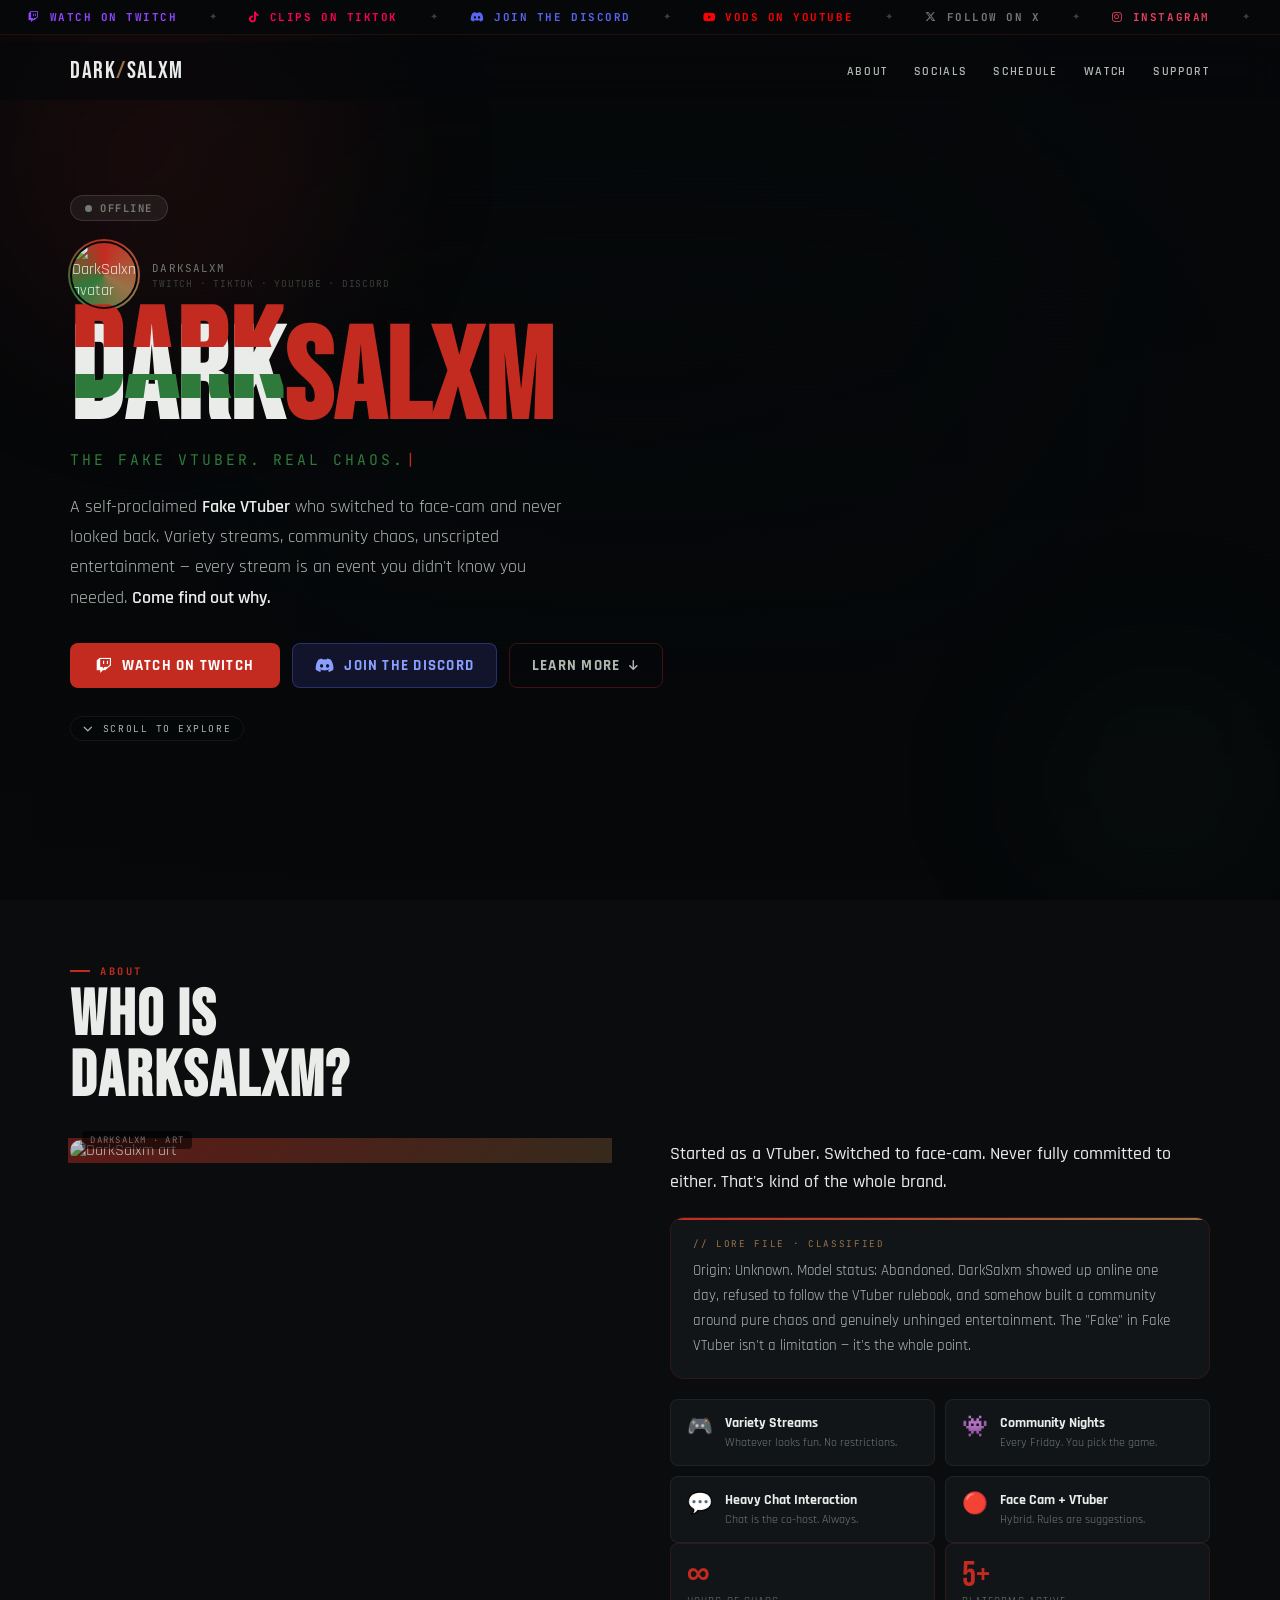
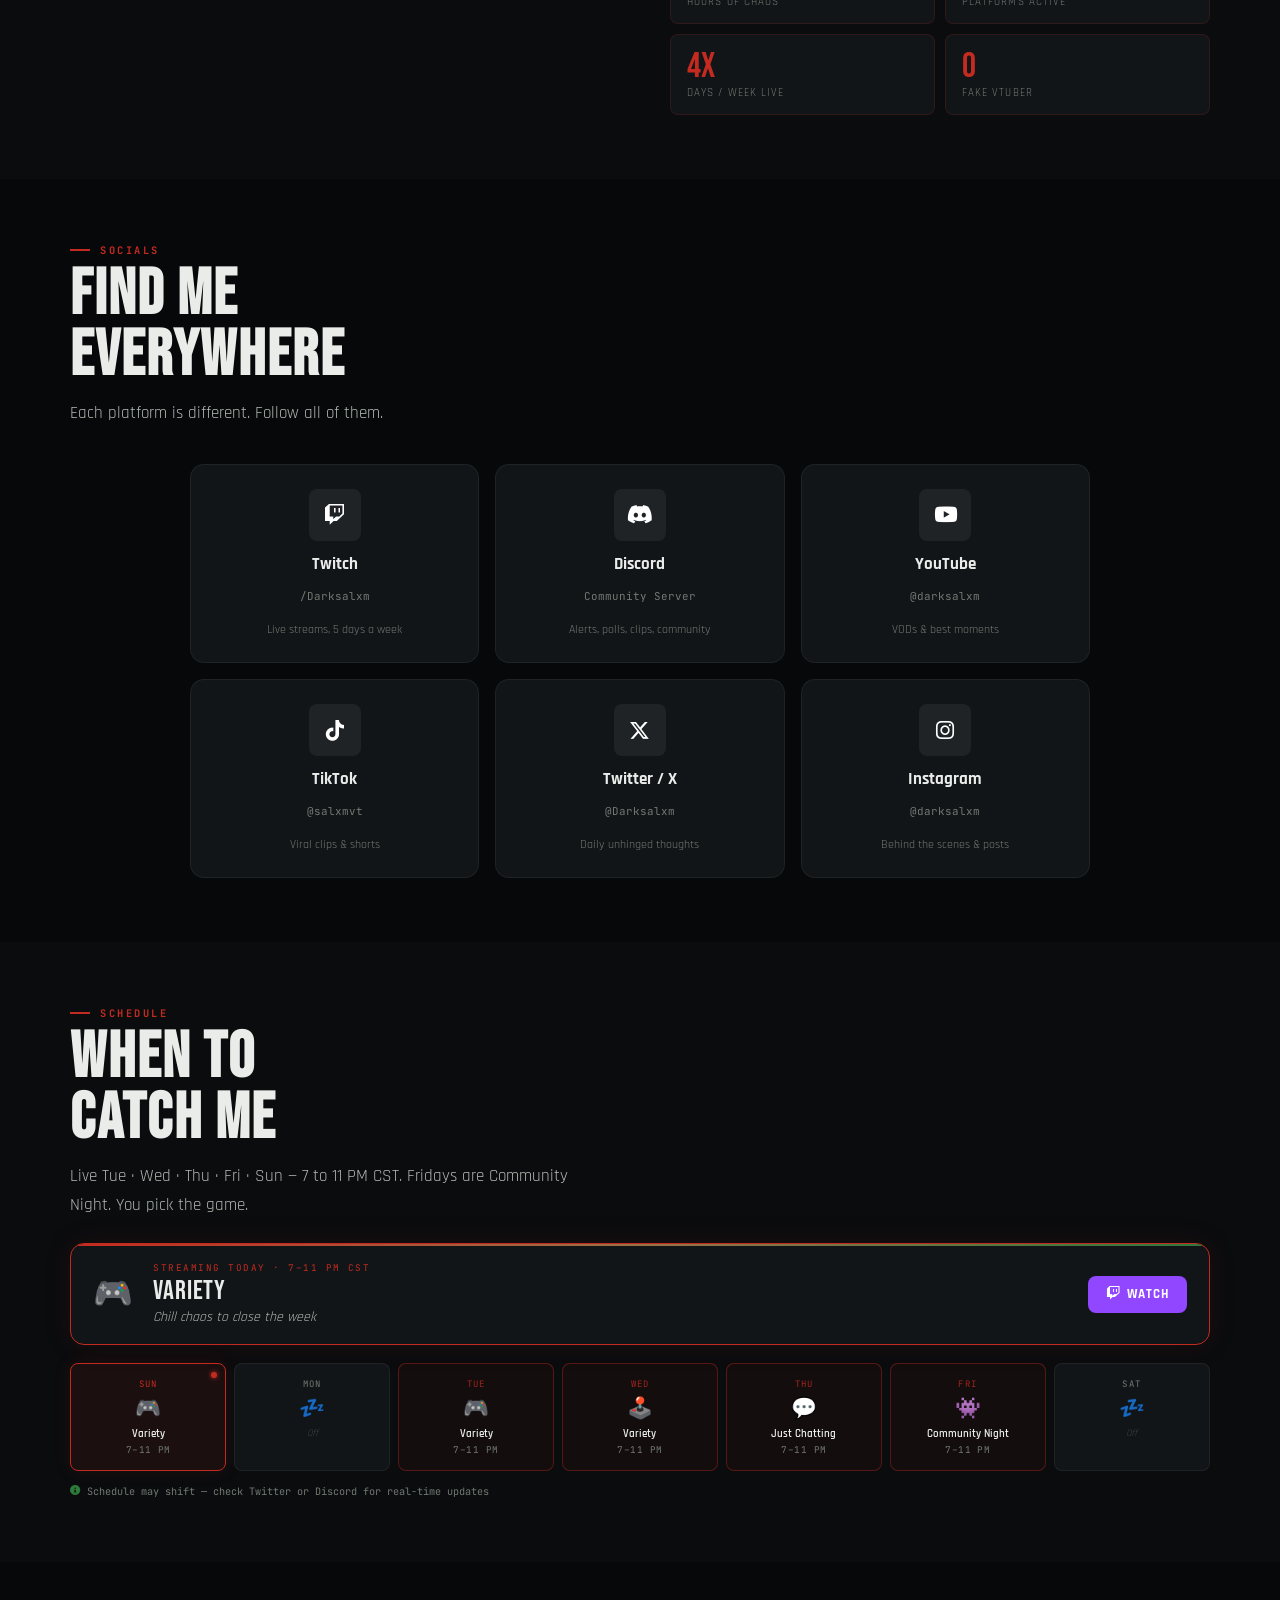
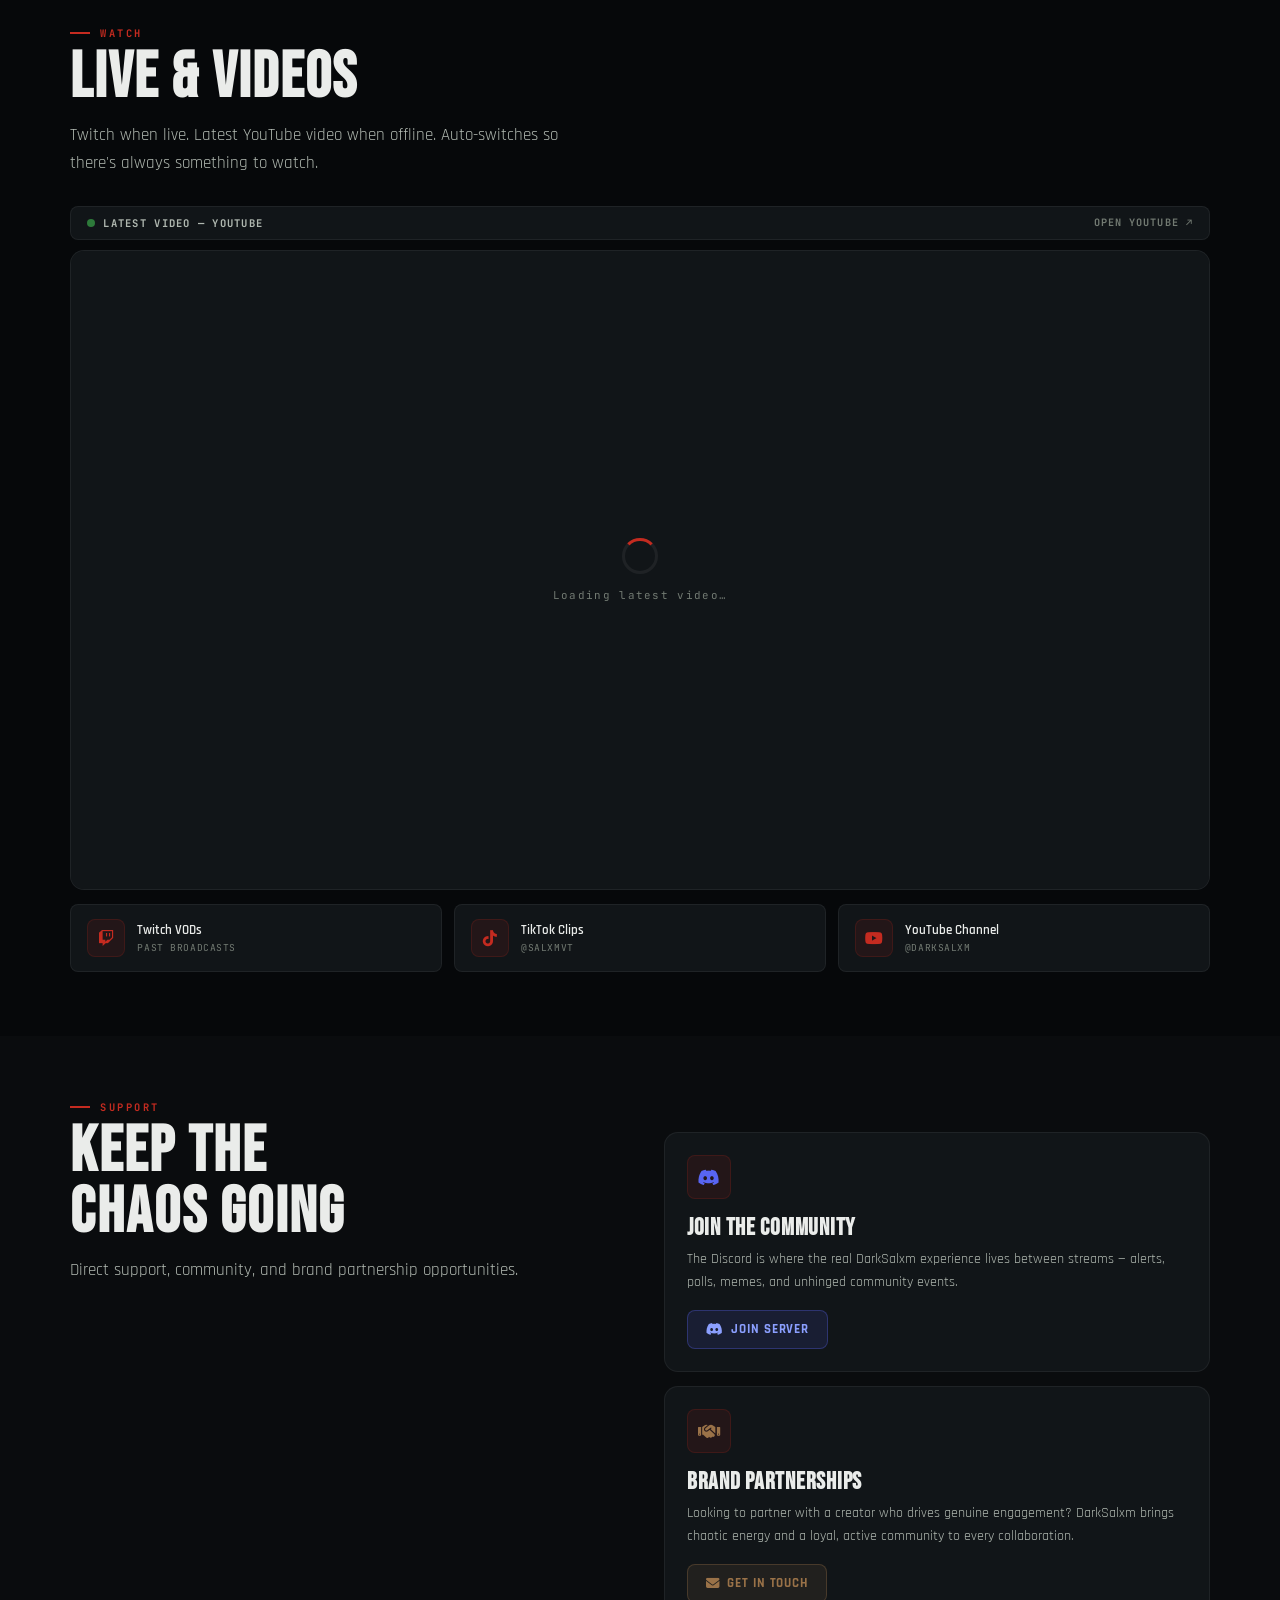
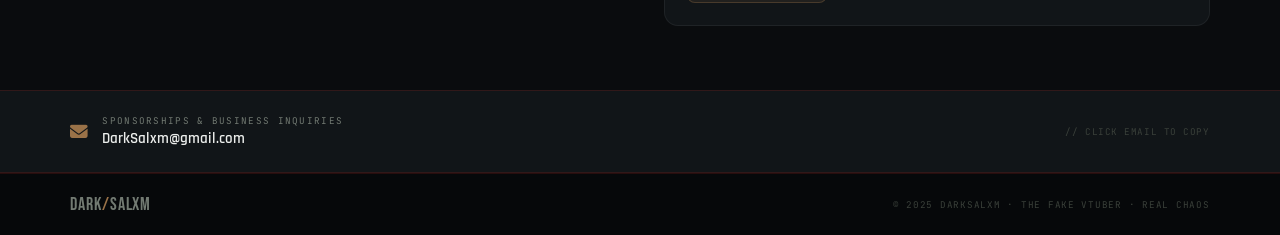
==== commit 602a5858: "Revamp index.html, script.js, and style.css: Enhance SEO with updated meta tags, improve UI with a n" ====
--- a/index.html
+++ b/index.html
@@ -10,29 +10,59 @@
     gtag('js',new Date()); gtag('config','G-S2J43CMT6B');
   </script>
 
-  <!-- ═══ META ═══ -->
+  <!-- ═══ META / SEO ═══ -->
   <meta charset="UTF-8">
   <meta name="viewport" content="width=device-width, initial-scale=1.0">
-  <meta name="description" content="DarkSalxm — The Fake VTuber. Streaming chaos, games, and vibes you won't find anywhere else.">
-  <meta name="author" content="DarkSalxm">
-  <meta name="keywords" content="DarkSalxm, Vtuber, Twitch, Streaming, Fake Vtuber">
-  <meta property="og:description" content="Streaming chaos, games, and vibes you won't find anywhere else.">
+  <meta name="description" content="DarkSalxm — The Fake VTuber. Real Chaos. Chaotic streams, unhinged community, real entertainment. Watch live on Twitch.">
+  <meta name="keywords"    content="DarkSalxm, Fake VTuber, Twitch streamer, VTuber, chaos streamer, community streams, TikTok, Discord">
+  <meta name="author"      content="DarkSalxm">
+  <meta name="robots"      content="index, follow">
+
+  <!-- Open Graph -->
+  <meta property="og:type"        content="website">
+  <meta property="og:url"         content="https://salxm.com">
+  <meta property="og:title"       content="DarkSalxm — The Fake VTuber. Real Chaos.">
+  <meta property="og:description" content="Chaotic streams, unhinged community, real entertainment. Watch live on Twitch.">
   <meta property="og:image"       content="https://pbs.twimg.com/profile_images/1735758395053842432/b1LtYk42_400x400.jpg">
-  <meta property="og:url"         content="https://salxm.com">
-  <meta property="og:type"        content="website">
+
+  <!-- Twitter Card -->
   <meta name="twitter:card"        content="summary_large_image">
   <meta name="twitter:site"        content="@Darksalxm">
-  <meta name="twitter:title"       content="DarkSalxm — The Fake VTuber">
-  <meta name="twitter:description" content="Streaming chaos, games, and vibes you won't find anywhere else.">
+  <meta name="twitter:creator"     content="@Darksalxm">
+  <meta name="twitter:title"       content="DarkSalxm — The Fake VTuber. Real Chaos.">
+  <meta name="twitter:description" content="Chaotic streams, unhinged community, real entertainment. Watch live on Twitch.">
   <meta name="twitter:image"       content="https://pbs.twimg.com/profile_images/1735758395053842432/b1LtYk42_400x400.jpg">
-  <title>DarkSalxm — The Fake VTuber</title>
+
+  <!-- Structured data -->
+  <script type="application/ld+json">
+  {
+    "@context": "https://schema.org",
+    "@type": "Person",
+    "name": "DarkSalxm",
+    "alternateName": "The Fake VTuber",
+    "url": "https://salxm.com",
+    "image": "https://pbs.twimg.com/profile_images/1735758395053842432/b1LtYk42_400x400.jpg",
+    "sameAs": [
+      "https://twitch.tv/Darksalxm",
+      "https://youtube.com/@darksalxm",
+      "https://x.com/Darksalxm",
+      "https://www.tiktok.com/@salxmvt",
+      "https://www.instagram.com/darksalxm/",
+      "https://discord.gg/fbP4QZpy9w"
+    ],
+    "jobTitle": "Content Creator",
+    "description": "DarkSalxm is a hybrid VTuber and face-cam streamer known for chaotic, community-focused streams and heavy chat interaction."
+  }
+  </script>
+
+  <title>DarkSalxm — The Fake VTuber. Real Chaos.</title>
 
   <!-- ═══ FONTS ═══ -->
   <link rel="preconnect" href="https://fonts.googleapis.com">
   <link rel="preconnect" href="https://fonts.gstatic.com" crossorigin>
   <link href="https://fonts.googleapis.com/css2?family=Bebas+Neue&family=Rajdhani:wght@400;500;600;700&family=JetBrains+Mono:wght@400;700&display=swap" rel="stylesheet">
 
-  <!-- Icons — deferred for performance -->
+  <!-- Icons -->
   <link rel="stylesheet" href="https://cdnjs.cloudflare.com/ajax/libs/font-awesome/6.5.0/css/all.min.css" media="print" onload="this.media='all'">
   <noscript><link rel="stylesheet" href="https://cdnjs.cloudflare.com/ajax/libs/font-awesome/6.5.0/css/all.min.css"></noscript>
 
@@ -40,70 +70,135 @@
 </head>
 <body>
 
-  <!-- Bg layers -->
+  <!-- BG LAYERS -->
   <div id="bg-art"></div>
   <div id="scanlines"></div>
-  <div class="glow-blob red"></div>
-  <div class="glow-blob green"></div>
-
-  <!-- ════ NAV ════ -->
+  <div class="blob blob-red"></div>
+  <div class="blob blob-green"></div>
+
+  <!-- ══════════════════════════════════════
+       MARQUEE AT VERY TOP
+  ══════════════════════════════════════ -->
+  <div class="marquee-wrap">
+    <div class="marquee-track" id="marquee-track">
+      <a href="https://twitch.tv/Darksalxm" target="_blank" rel="noopener" class="marquee-item mi-twitch">
+        <i class="fab fa-twitch"></i> WATCH ON TWITCH
+      </a>
+      <span class="marquee-sep">✦</span>
+      <a href="https://www.tiktok.com/@salxmvt" target="_blank" rel="noopener" class="marquee-item mi-tiktok">
+        <i class="fab fa-tiktok"></i> CLIPS ON TIKTOK
+      </a>
+      <span class="marquee-sep">✦</span>
+      <a href="https://discord.gg/fbP4QZpy9w" target="_blank" rel="noopener" class="marquee-item mi-discord">
+        <i class="fab fa-discord"></i> JOIN THE DISCORD
+      </a>
+      <span class="marquee-sep">✦</span>
+      <a href="https://youtube.com/@darksalxm" target="_blank" rel="noopener" class="marquee-item mi-yt">
+        <i class="fab fa-youtube"></i> VODS ON YOUTUBE
+      </a>
+      <span class="marquee-sep">✦</span>
+      <a href="https://x.com/Darksalxm" target="_blank" rel="noopener" class="marquee-item">
+        <i class="fab fa-x-twitter"></i> FOLLOW ON X
+      </a>
+      <span class="marquee-sep">✦</span>
+      <a href="https://www.instagram.com/darksalxm/" target="_blank" rel="noopener" class="marquee-item" style="color:#E4405F">
+        <i class="fab fa-instagram"></i> INSTAGRAM
+      </a>
+      <span class="marquee-sep">✦</span>
+      <span class="marquee-item">THE FAKE VTUBER · REAL CHAOS</span>
+      <span class="marquee-sep">✦</span>
+      <span class="marquee-item">COMMUNITY FIRST · SCRIPT NEVER</span>
+      <span class="marquee-sep">✦</span>
+    </div>
+  </div>
+
+  <!-- ══════════════════════════════════════
+       NAV (BELOW MARQUEE)
+  ══════════════════════════════════════ -->
   <nav>
     <a href="#" class="nav-logo">Dark<span class="slash">/</span>Salxm</a>
-    <ul class="nav-links">
-      <li><a href="#about">About</a></li>
-      <li><a href="#schedule">Schedule</a></li>
-      <li><a href="#stream">Watch</a></li>
-      <li><a href="#platforms">Socials</a></li>
-      <li><a href="#support">Support</a></li>
-    </ul>
-    <a id="nav-live-btn" class="nav-live offline"
-       href="https://twitch.tv/Darksalxm" target="_blank" rel="noopener">
-      <span class="live-dot"></span> LIVE NOW
+
+    <div class="nav-center">
+      <ul class="nav-links">
+        <li><a href="#about">About</a></li>
+        <li><a href="#platforms">Socials</a></li>
+        <li><a href="#schedule">Schedule</a></li>
+        <li><a href="#watch">Watch</a></li>
+        <li><a href="#support">Support</a></li>
+      </ul>
+      <div id="nav-live-pill" class="hidden">
+        <span class="dot"></span> LIVE NOW
+      </div>
+    </div>
+
+    <button id="mobile-menu-btn" aria-label="Open menu">
+      <span></span><span></span><span></span>
+    </button>
+  </nav>
+
+  <!-- Mobile nav -->
+  <div id="mobile-nav">
+    <a href="#about">About</a>
+    <a href="#platforms">Socials</a>
+    <a href="#schedule">Schedule</a>
+    <a href="#watch">Watch</a>
+    <a href="#support">Support</a>
+    <a href="https://twitch.tv/Darksalxm" target="_blank" rel="noopener" style="color:var(--twitch)">
+      <i class="fab fa-twitch"></i> Watch Live
     </a>
-  </nav>
-
-  <!-- ════ PAGE ════ -->
+  </div>
+
+  <!-- ══════════════════════════════════════
+       PAGE
+  ══════════════════════════════════════ -->
   <div class="page">
 
-    <!-- ── HERO ── -->
+    <!-- ━━━━━━━━━━━━━━━━━━━━━━━━━━
+         HERO
+    ━━━━━━━━━━━━━━━━━━━━━━━━━━ -->
     <section id="hero">
-      <div class="hero-content">
-
-        <div class="hero-eyebrow">
-          <div class="eyebrow-line"></div>
-          <span class="eyebrow-text">Independent VTuber · Twitch</span>
+      <div class="hero-inner">
+
+        <div class="hero-status-badge offline" id="hero-live-badge">
+          <span class="bdot"></span>
+          <span class="badge-text">OFFLINE</span>
         </div>
 
         <div class="hero-avatar-row">
-          <div class="avatar-frame">
-            <img src="https://pbs.twimg.com/profile_images/1735758395053842432/b1LtYk42_400x400.jpg" alt="DarkSalxm">
-            <div class="avatar-status offline" id="hero-status"></div>
+          <div class="avatar-ring">
+            <img src="https://pbs.twimg.com/profile_images/1735758395053842432/b1LtYk42_400x400.jpg"
+                 alt="DarkSalxm avatar">
           </div>
           <div>
-            <div class="hero-live-label" id="live-status-text">● Offline</div>
-            <div class="hero-platform-label">DARKSALXM ON TWITCH</div>
+            <div class="hero-handle">DarkSalxm</div>
+            <div class="hero-platform">Twitch · TikTok · YouTube · Discord</div>
           </div>
         </div>
 
-        <h1 class="hero-name">
-          <span class="glitch-wrap" data-text="DARK">DARK</span><span class="accent-word">SALXM</span>
+        <h1 class="hero-headline">
+          <span class="word-dark" data-text="DARK">DARK</span><span class="word-salxm">SALXM</span>
         </h1>
 
-        <!-- Typewriter — JS fills this in -->
-        <div class="hero-tagline" id="hero-tagline"></div>
+        <div class="hero-typewriter" id="typewriter"></div>
 
         <p class="hero-bio">
-          I'm <strong>DarkSalxm</strong> — a self-proclaimed Fake VTuber who streams the unexpected.
-          No script, no formula, just chaos, games, and a community that keeps showing up anyway.
-          <strong>Come hang out.</strong>
+          A self-proclaimed <strong>Fake VTuber</strong> who switched to face-cam and never looked back.
+          Variety streams, community chaos, unscripted entertainment —
+          every stream is an event you didn't know you needed.
+          <strong>Come find out why.</strong>
         </p>
 
-        <div class="hero-cta-row">
-          <a href="https://twitch.tv/Darksalxm" target="_blank" rel="noopener" class="btn-primary">
+        <div class="hero-ctas">
+          <a href="https://twitch.tv/Darksalxm" target="_blank" rel="noopener"
+             class="btn btn-primary" id="hero-primary-cta">
             <i class="fab fa-twitch"></i> Watch on Twitch
           </a>
-          <a href="#about" class="btn-secondary">
-            Learn More <i class="fas fa-arrow-down" style="font-size:0.72rem;"></i>
+          <a href="https://discord.gg/fbP4QZpy9w" target="_blank" rel="noopener"
+             class="btn btn-discord">
+            <i class="fab fa-discord"></i> Join the Discord
+          </a>
+          <a href="#about" class="btn btn-secondary">
+            Learn More <i class="fas fa-arrow-down" style="font-size:0.72rem"></i>
           </a>
         </div>
 
@@ -112,325 +207,322 @@
         </div>
 
       </div>
-
-      <!-- Right art panel -->
-      <div class="hero-visual">
-        <div class="hero-art-frame">
-          <img id="hero-art-img"
-            src="https://pbs.twimg.com/media/Gdj17DCWsAAV1Bc?format=jpg&name=large"
-            alt="DarkSalxm art">
-          <div class="art-chips">
-            <div class="art-chip"><span class="chip-val">∞</span>Hours of chaos</div>
-            <div class="art-chip"><span class="chip-val">0</span>Scripts written</div>
-            <div class="art-chip"><span class="chip-val">1</span>Fake VTuber</div>
+    </section>
+
+    <!-- ━━━━━━━━━━━━━━━━━━━━━━━━━━
+         ABOUT
+    ━━━━━━━━━━━━━━━━━━━━━━━━━━ -->
+    <section id="about">
+
+      <div class="sec-label reveal"><div class="l"></div><span>About</span></div>
+      <h2 class="sec-title reveal">Who Is<br>DarkSalxm?</h2>
+
+      <div class="about-grid">
+
+        <div class="about-art reveal">
+          <img id="about-art-img"
+               src="https://pbs.twimg.com/media/Gdj17DCWsAAV1Bc?format=jpg&name=large"
+               alt="DarkSalxm art">
+          <div class="art-caption">darksalxm · art</div>
+        </div>
+
+        <div class="about-text">
+          <p class="lead reveal">
+            Started as a VTuber. Switched to face-cam. Never fully committed to either.
+            That's kind of the whole brand.
+          </p>
+
+          <div class="lore-card reveal d1">
+            <div class="lore-eyebrow">// LORE FILE · CLASSIFIED</div>
+            <p>
+              Origin: Unknown. Model status: Abandoned. DarkSalxm showed up online one day,
+              refused to follow the VTuber rulebook, and somehow built a community around pure
+              chaos and genuinely unhinged entertainment. The "Fake" in Fake VTuber isn't a
+              limitation — it's the whole point.
+            </p>
           </div>
-        </div>
+
+          <div class="pillars-grid reveal d2">
+            <div class="pillar">
+              <div class="pillar-icon">🎮</div>
+              <div><div class="pillar-title">Variety Streams</div><div class="pillar-desc">Whatever looks fun. No restrictions.</div></div>
+            </div>
+            <div class="pillar">
+              <div class="pillar-icon">👾</div>
+              <div><div class="pillar-title">Community Nights</div><div class="pillar-desc">Every Friday. You pick the game.</div></div>
+            </div>
+            <div class="pillar">
+              <div class="pillar-icon">💬</div>
+              <div><div class="pillar-title">Heavy Chat Interaction</div><div class="pillar-desc">Chat is the co-host. Always.</div></div>
+            </div>
+            <div class="pillar">
+              <div class="pillar-icon">🔴</div>
+              <div><div class="pillar-title">Face Cam + VTuber</div><div class="pillar-desc">Hybrid. Rules are suggestions.</div></div>
+            </div>
+          </div>
+
+          <!-- UPDATED STATS: removed Scripts Written, added Platforms Active -->
+          <div class="stats-row reveal d3">
+            <div class="stat-card">
+              <div class="stat-num">∞</div>
+              <div class="stat-lbl">Hours of Chaos</div>
+            </div>
+            <div class="stat-card">
+              <div class="stat-num" data-count="6" data-suffix="+">6+</div>
+              <div class="stat-lbl">Platforms Active</div>
+            </div>
+            <div class="stat-card">
+              <div class="stat-num" data-count="5" data-suffix="x">5x</div>
+              <div class="stat-lbl">Days / Week Live</div>
+            </div>
+            <div class="stat-card">
+              <div class="stat-num" data-count="1">1</div>
+              <div class="stat-lbl">Fake VTuber</div>
+            </div>
+          </div>
+        </div>
+
       </div>
     </section>
 
-    <!-- ════ MARQUEE STRIP — scrolling platform links ════ -->
-    <div class="marquee-section">
-      <div class="marquee-track" id="marquee-track">
-        <a href="https://twitch.tv/Darksalxm" target="_blank" rel="noopener" class="marquee-item twitch-item">
-          <i class="fab fa-twitch"></i> WATCH ON TWITCH
-        </a>
-        <span class="marquee-sep">✦</span>
-        <a href="https://www.tiktok.com/@salxmvt" target="_blank" rel="noopener" class="marquee-item tiktok-item">
-          <i class="fab fa-tiktok"></i> CLIPS ON TIKTOK
-        </a>
-        <span class="marquee-sep">✦</span>
-        <a href="https://discord.gg/fbP4QZpy9w" target="_blank" rel="noopener" class="marquee-item discord-item">
-          <i class="fab fa-discord"></i> JOIN THE DISCORD
-        </a>
-        <span class="marquee-sep">✦</span>
-        <a href="https://youtube.com/@darksalxm" target="_blank" rel="noopener" class="marquee-item yt-item">
-          <i class="fab fa-youtube"></i> VODS ON YOUTUBE
-        </a>
-        <span class="marquee-sep">✦</span>
-        <a href="https://x.com/Darksalxm" target="_blank" rel="noopener" class="marquee-item">
-          <i class="fab fa-x-twitter"></i> FOLLOW ON X
-        </a>
-        <span class="marquee-sep">✦</span>
-        <a href="https://throne.com/darksalxm" target="_blank" rel="noopener" class="marquee-item" style="color:var(--throne);">
-          <i class="fas fa-crown"></i> WISHLIST ON THRONE
-        </a>
-        <span class="marquee-sep">✦</span>
-        <span class="marquee-item">THE FAKE VTUBER</span>
-        <span class="marquee-sep">✦</span>
-        <span class="marquee-item">CHAOS IS THE CONTENT</span>
-        <span class="marquee-sep">✦</span>
-      </div>
-    </div>
-
-    <!-- ── ABOUT ── -->
-    <div class="section-divider"></div>
-    <section id="about">
-
-      <div class="about-img-wrap reveal">
-        <img id="about-bg-img"
-          src="https://pbs.twimg.com/media/Gdj17DCWsAAV1Bc?format=jpg&name=large"
-          alt="DarkSalxm art">
-        <div class="about-img-label">art · darksalxm</div>
-      </div>
-
-      <div class="about-text">
-        <div class="section-label reveal"><div class="line"></div><span>About</span></div>
-        <h2 class="section-title reveal">The Fake<br>VTuber</h2>
-        <p class="section-sub reveal reveal-delay-1">
-          Somewhere between a VTuber and just a guy streaming —
-          DarkSalxm exists in the space where nothing is taken too
-          seriously and everything is worth playing.
-        </p>
-
-        <div class="lore-card reveal reveal-delay-2">
-          <div class="lore-head">// LORE FILE · CLASSIFIED</div>
-          <p>
-            Origin: Unknown. Model status: "Fake." The entity known as DarkSalxm
-            appeared online one day and simply refused to leave. Streams games,
-            talks too much, somehow builds a community anyway.
-            The "Fake" in Fake VTuber isn't an insult — it's a whole vibe.
-          </p>
-        </div>
-
-        <!-- data-count triggers animated counter on scroll -->
-        <div class="about-stats reveal reveal-delay-3">
-          <div class="stat-box">
-            <div class="sv">∞</div>
-            <div class="sl">Hours of Chaos</div>
-          </div>
-          <div class="stat-box">
-            <div class="sv" data-count="0">0</div>
-            <div class="sl">Scripts Written</div>
-          </div>
-          <div class="stat-box">
-            <div class="sv" data-count="6" data-suffix="+">6+</div>
-            <div class="sl">Platforms Active</div>
-          </div>
-          <div class="stat-box">
-            <div class="sv" data-count="1">1</div>
-            <div class="sl">Fake VTuber</div>
-          </div>
-        </div>
-      </div>
-
+    <!-- ━━━━━━━━━━━━━━━━━━━━━━━━━━
+         PLATFORMS / SOCIALS (FIRST AFTER ABOUT, CENTERED & UNIFORM)
+    ━━━━━━━━━━━━━━━━━━━━━━━━━━ -->
+    <section id="platforms">
+
+      <div class="sec-label reveal"><div class="l"></div><span>Socials</span></div>
+      <h2 class="sec-title reveal">Find Me<br>Everywhere</h2>
+      <p class="sec-sub reveal d1">Each platform is different. Follow all of them.</p>
+
+      <div class="platforms-grid">
+
+        <!-- Twitch -->
+        <a href="https://twitch.tv/Darksalxm" target="_blank" rel="noopener"
+           class="platform-card pc-twitch reveal d1">
+          <div class="p-icon"><i class="fab fa-twitch"></i></div>
+          <div class="p-name">Twitch</div>
+          <div class="p-handle">/Darksalxm</div>
+          <div class="p-why">Live streams, 5 days a week</div>
+        </a>
+
+        <!-- Discord -->
+        <a href="https://discord.gg/fbP4QZpy9w" target="_blank" rel="noopener"
+           class="platform-card pc-discord reveal d1">
+          <div class="p-icon"><i class="fab fa-discord"></i></div>
+          <div class="p-name">Discord</div>
+          <div class="p-handle">Community Server</div>
+          <div class="p-why">Alerts, polls, clips, community</div>
+        </a>
+
+        <!-- YouTube -->
+        <a href="https://youtube.com/@darksalxm" target="_blank" rel="noopener"
+           class="platform-card pc-youtube reveal d1">
+          <div class="p-icon"><i class="fab fa-youtube"></i></div>
+          <div class="p-name">YouTube</div>
+          <div class="p-handle">@darksalxm</div>
+          <div class="p-why">VODs & best moments</div>
+        </a>
+
+        <!-- TikTok -->
+        <a href="https://www.tiktok.com/@salxmvt" target="_blank" rel="noopener"
+           class="platform-card pc-tiktok reveal d2">
+          <div class="p-icon"><i class="fab fa-tiktok"></i></div>
+          <div class="p-name">TikTok</div>
+          <div class="p-handle">@salxmvt</div>
+          <div class="p-why">Viral clips & shorts</div>
+        </a>
+
+        <!-- Twitter / X -->
+        <a href="https://x.com/Darksalxm" target="_blank" rel="noopener"
+           class="platform-card pc-twitter reveal d2">
+          <div class="p-icon"><i class="fab fa-x-twitter"></i></div>
+          <div class="p-name">Twitter / X</div>
+          <div class="p-handle">@Darksalxm</div>
+          <div class="p-why">Daily unhinged thoughts</div>
+        </a>
+
+        <!-- Instagram (REPLACES THRONE) -->
+        <a href="https://www.instagram.com/darksalxm/" target="_blank" rel="noopener"
+           class="platform-card pc-instagram reveal d2">
+          <div class="p-icon"><i class="fab fa-instagram"></i></div>
+          <div class="p-name">Instagram</div>
+          <div class="p-handle">@darksalxm</div>
+          <div class="p-why">Behind the scenes & posts</div>
+        </a>
+
+      </div>
     </section>
 
-    <!-- ── SCHEDULE ── -->
-    <div class="section-divider"></div>
+    <!-- ━━━━━━━━━━━━━━━━━━━━━━━━━━
+         SCHEDULE
+    ━━━━━━━━━━━━━━━━━━━━━━━━━━ -->
     <section id="schedule">
 
-      <div class="section-label reveal"><div class="line"></div><span>Schedule</span></div>
-      <h2 class="section-title reveal">When to<br>Catch Me</h2>
-      <p class="section-sub reveal reveal-delay-1">
-        Live every Tue · Wed · Thu · Fri · Sun — 7 to 11 PM CST.
+      <div class="sec-label reveal"><div class="l"></div><span>Schedule</span></div>
+      <h2 class="sec-title reveal">When to<br>Catch Me</h2>
+      <p class="sec-sub reveal d1">
+        Live Tue · Wed · Thu · Fri · Sun — 7 to 11 PM CST.
         Fridays are Community Night. You pick the game.
       </p>
 
-      <!--
-        TODAY'S CARD — rendered by script.js from SCHEDULE data in script.js
-        Hidden automatically on rest days
-      -->
-      <div id="schedule-today-card" class="today-card hidden reveal reveal-delay-1"></div>
-
-      <!--
-        SCHEDULE GRID — rendered by script.js
-        To update game/note for any day: edit the SCHEDULE array at the top of script.js
-      -->
-      <div id="schedule-grid" class="schedule-grid reveal reveal-delay-2"></div>
-
-      <div class="schedule-note reveal">
+      <div id="today-card" class="today-card hidden reveal d1" style="margin-top:24px;"></div>
+
+      <div id="schedule-grid" class="schedule-grid reveal d2" style="margin-top:14px;"></div>
+
+      <div class="sched-note reveal d3">
         <i class="fas fa-info-circle"></i>
-        Schedule may shift — always check Twitter or Discord for real-time updates
-      </div>
-
-      <!-- How-to-update hint for yourself -->
-      <div class="schedule-edit-hint reveal">
-        <i class="fas fa-pencil-alt"></i>
-        To update game or note: open <code>script.js</code> → edit the <code>SCHEDULE</code> array at the top → push to GitHub. Done.
+        Schedule may shift — check Twitter or Discord for real-time updates
       </div>
 
     </section>
 
-    <!-- ── STREAM / WATCH ── -->
-    <div class="section-divider"></div>
-    <section id="stream">
-
-      <div class="section-label reveal"><div class="line"></div><span>Watch</span></div>
-      <h2 class="section-title reveal">Live &amp; Videos</h2>
-      <p class="section-sub reveal reveal-delay-1">
-        Streaming live on Twitch during stream hours.
-        When offline, the latest YouTube video loads automatically.
+    <!-- ━━━━━━━━━━━━━━━━━━━━━━━━━━
+         WATCH
+    ━━━━━━━━━━━━━━━━━━━━━━━━━━ -->
+    <section id="watch">
+
+      <div class="sec-label reveal"><div class="l"></div><span>Watch</span></div>
+      <h2 class="sec-title reveal">Live &amp; Videos</h2>
+      <p class="sec-sub reveal d1">
+        Twitch when live. Latest YouTube video when offline.
+        Auto-switches so there's always something to watch.
       </p>
 
-      <div class="stream-full">
-
-        <div class="embed-status-bar reveal">
-          <div class="embed-status-indicator">
-            <div class="embed-dot offline" id="embed-status-dot"></div>
-            <span class="embed-status-label" id="embed-status-label">CHECKING STATUS…</span>
+      <div class="embed-status-bar reveal" style="margin-top:28px;">
+        <div class="embed-indicator">
+          <div class="embed-dot vod" id="embed-dot"></div>
+          <span id="embed-label">CHECKING…</span>
+        </div>
+        <a href="https://twitch.tv/Darksalxm" target="_blank" rel="noopener" id="embed-ext-link">OPEN ↗</a>
+      </div>
+
+      <div class="embed-frame reveal d1">
+        <div id="embed-container">
+          <div class="embed-spinner">
+            <div class="spinner-ring"></div>
+            <p>LOADING…</p>
           </div>
-          <a href="https://twitch.tv/Darksalxm" target="_blank" rel="noopener"
-             class="embed-open-link" id="embed-open-link">OPEN ↗</a>
-        </div>
-
-        <!-- Smart embed — Twitch live / YouTube offline — injected by script.js -->
-        <div class="stream-embed-wrap reveal reveal-delay-1">
-          <div id="stream-embed-container" style="position:absolute;inset:0;">
-            <div class="embed-loading">
-              <div class="spin-ring"></div>
-              <p>LOADING…</p>
-            </div>
-          </div>
-        </div>
-
-        <div class="stream-below reveal reveal-delay-2">
-          <a href="https://twitch.tv/Darksalxm/videos" target="_blank" rel="noopener" class="stream-card">
-            <div class="stream-card-icon"><i class="fab fa-twitch"></i></div>
-            <div>
-              <div class="stream-card-title">Twitch VODs</div>
-              <div class="stream-card-meta">Past Broadcasts</div>
-            </div>
-          </a>
-          <a href="https://www.tiktok.com/@salxmvt" target="_blank" rel="noopener" class="stream-card">
-            <div class="stream-card-icon"><i class="fab fa-tiktok"></i></div>
-            <div>
-              <div class="stream-card-title">TikTok Clips</div>
-              <div class="stream-card-meta">@salxmvt</div>
-            </div>
-          </a>
-          <a href="https://youtube.com/@darksalxm" target="_blank" rel="noopener" class="stream-card">
-            <div class="stream-card-icon"><i class="fab fa-youtube"></i></div>
-            <div>
-              <div class="stream-card-title">YouTube Channel</div>
-              <div class="stream-card-meta">@darksalxm</div>
-            </div>
-          </a>
-        </div>
-
-      </div>
+        </div>
+      </div>
+
+      <div class="vod-row reveal d2">
+        <a href="https://twitch.tv/Darksalxm/videos" target="_blank" rel="noopener" class="vod-card">
+          <div class="vod-icon"><i class="fab fa-twitch"></i></div>
+          <div><div class="vod-title">Twitch VODs</div><div class="vod-meta">Past Broadcasts</div></div>
+        </a>
+        <a href="https://www.tiktok.com/@salxmvt" target="_blank" rel="noopener" class="vod-card">
+          <div class="vod-icon"><i class="fab fa-tiktok"></i></div>
+          <div><div class="vod-title">TikTok Clips</div><div class="vod-meta">@salxmvt</div></div>
+        </a>
+        <a href="https://youtube.com/@darksalxm" target="_blank" rel="noopener" class="vod-card">
+          <div class="vod-icon"><i class="fab fa-youtube"></i></div>
+          <div><div class="vod-title">YouTube Channel</div><div class="vod-meta">@darksalxm</div></div>
+        </a>
+      </div>
+
     </section>
 
-    <!-- ── PLATFORMS ── -->
-    <div class="section-divider"></div>
-    <section id="platforms">
-
-      <div class="section-label reveal"><div class="line"></div><span>Socials</span></div>
-      <h2 class="section-title reveal">Find Me<br>Everywhere</h2>
-      <p class="section-sub reveal reveal-delay-1">Follow across platforms to stay connected.</p>
-
-      <div class="platforms-grid">
-        <a href="https://twitch.tv/Darksalxm" target="_blank" rel="noopener"
-           class="platform-card twitch featured reveal reveal-delay-1">
-          <div class="platform-icon"><i class="fab fa-twitch"></i></div>
-          <div><div class="platform-name">Twitch</div><div class="platform-handle">/Darksalxm</div></div>
-          <span class="platform-badge">MAIN PLATFORM</span>
-        </a>
-        <a href="https://www.tiktok.com/@salxmvt" target="_blank" rel="noopener"
-           class="platform-card tiktok reveal reveal-delay-1">
-          <div class="platform-icon"><i class="fab fa-tiktok"></i></div>
-          <div><div class="platform-name">TikTok</div><div class="platform-handle">@salxmvt</div></div>
-          <div class="platform-arrow"><i class="fas fa-arrow-right"></i></div>
-        </a>
-        <a href="https://x.com/Darksalxm" target="_blank" rel="noopener"
-           class="platform-card twitter reveal reveal-delay-2">
-          <div class="platform-icon"><i class="fab fa-x-twitter"></i></div>
-          <div><div class="platform-name">Twitter / X</div><div class="platform-handle">@Darksalxm</div></div>
-          <div class="platform-arrow"><i class="fas fa-arrow-right"></i></div>
-        </a>
-        <a href="https://youtube.com/@darksalxm" target="_blank" rel="noopener"
-           class="platform-card youtube reveal reveal-delay-2">
-          <div class="platform-icon"><i class="fab fa-youtube"></i></div>
-          <div><div class="platform-name">YouTube</div><div class="platform-handle">@darksalxm</div></div>
-          <div class="platform-arrow"><i class="fas fa-arrow-right"></i></div>
-        </a>
-        <a href="https://discord.gg/fbP4QZpy9w" target="_blank" rel="noopener"
-           class="platform-card discord reveal reveal-delay-3">
-          <div class="platform-icon"><i class="fab fa-discord"></i></div>
-          <div><div class="platform-name">Discord</div><div class="platform-handle">Community Server</div></div>
-          <div class="platform-arrow"><i class="fas fa-arrow-right"></i></div>
-        </a>
-        <a href="https://throne.com/darksalxm" target="_blank" rel="noopener"
-           class="platform-card throne reveal reveal-delay-3">
-          <div class="platform-icon"><i class="fas fa-crown"></i></div>
-          <div><div class="platform-name">Throne</div><div class="platform-handle">Wishlist &amp; Support</div></div>
-          <div class="platform-arrow"><i class="fas fa-arrow-right"></i></div>
-        </a>
-      </div>
-
-    </section>
-
-    <!-- ── SUPPORT ── -->
-    <div class="section-divider"></div>
+    <!-- CONTENT ECOSYSTEM SECTION REMOVED ENTIRELY -->
+
+    <!-- ━━━━━━━━━━━━━━━━━━━━━━━━━━
+         SUPPORT
+    ━━━━━━━━━━━━━━━━━━━━━━━━━━ -->
     <section id="support">
+
       <div>
-        <div class="section-label reveal"><div class="line"></div><span>Support</span></div>
-        <h2 class="section-title reveal">Show Some<br>Love</h2>
-        <p class="section-sub reveal reveal-delay-1">Supporting the stream keeps the chaos going. Every bit helps.</p>
-      </div>
-      <div class="support-cards">
-        <div class="support-card throne-card reveal reveal-delay-1">
-          <div class="card-icon"><i class="fas fa-crown"></i></div>
-          <h3>Throne Wishlist</h3>
-          <p>Send a gift from the wishlist — it shows up on stream and goes directly toward improving setup and content.</p>
-          <a href="https://throne.com/darksalxm" target="_blank" rel="noopener" class="btn-throne">
-            <i class="fas fa-crown"></i> View Wishlist
-          </a>
-        </div>
-        <div class="support-card discord-card reveal reveal-delay-2">
-          <div class="card-icon"><i class="fab fa-discord"></i></div>
-          <h3>Join the Discord</h3>
-          <p>The community lives in Discord — stream alerts, clips, polls, and general chaos. Come hang out between streams too.</p>
-          <a href="https://discord.gg/fbP4QZpy9w" target="_blank" rel="noopener" class="btn-discord">
+        <div class="sec-label reveal"><div class="l"></div><span>Support</span></div>
+        <h2 class="sec-title reveal">Keep the<br>Chaos Going</h2>
+        <p class="sec-sub reveal d1">Direct support, community, and brand partnership opportunities.</p>
+      </div>
+
+      <div class="support-cards" style="margin-top:32px;">
+
+        <div class="sup-card sc-discord reveal d1">
+          <div class="sup-icon"><i class="fab fa-discord"></i></div>
+          <h3>Join the Community</h3>
+          <p>The Discord is where the real DarkSalxm experience lives between streams — alerts, polls, memes, and unhinged community events.</p>
+          <a href="https://discord.gg/fbP4QZpy9w" target="_blank" rel="noopener" class="btn-discord-s">
             <i class="fab fa-discord"></i> Join Server
           </a>
         </div>
-      </div>
+
+        <div class="sup-card sc-brand reveal d2">
+          <div class="sup-icon"><i class="fas fa-handshake"></i></div>
+          <h3>Brand Partnerships</h3>
+          <p>Looking to partner with a creator who drives genuine engagement? DarkSalxm brings chaotic energy and a loyal, active community to every collaboration.</p>
+          <a href="mailto:DarkSalxm@gmail.com" class="btn-brand">
+            <i class="fas fa-envelope"></i> Get in Touch
+          </a>
+        </div>
+
+      </div>
+
     </section>
 
-    <!-- ── CONTACT STRIP ── -->
+    <!-- ━━━━━━━━━━━━━━━━━━━━━━━━━━
+         CONTACT
+    ━━━━━━━━━━━━━━━━━━━━━━━━━━ -->
     <div class="contact-strip reveal">
-      <div class="contact-left">
+      <div class="cs-left">
         <i class="fas fa-envelope"></i>
         <div>
-          <div class="contact-label">Sponsorships &amp; Collabs</div>
-          <div class="contact-value" id="contact-email">Darksalxm@gmail.com</div>
-        </div>
-      </div>
-      <div class="contact-tag">// FOR BUSINESS INQUIRIES ONLY</div>
+          <div class="cs-label">Sponsorships &amp; Business Inquiries</div>
+          <div class="cs-email copy-email" data-email="DarkSalxm@gmail.com">DarkSalxm@gmail.com</div>
+        </div>
+      </div>
+      <div class="cs-tag">// CLICK EMAIL TO COPY</div>
     </div>
 
-    <!-- ── FOOTER ── -->
+    <!-- ━━━━━━━━━━━━━━━━━━━━━━━━━━
+         FOOTER
+    ━━━━━━━━━━━━━━━━━━━━━━━━━━ -->
     <footer>
       <div class="f-logo">Dark<span>/</span>Salxm</div>
-      <div class="f-copy">© 2026 DARKSALXM · THE FAKE VTUBER · ALL RIGHTS RESERVED</div>
+      <div class="f-copy">© 2025 DARKSALXM · THE FAKE VTUBER · REAL CHAOS</div>
     </footer>
 
   </div><!-- /.page -->
 
-  <!-- ════ LIVE POPUP ════ -->
+  <!-- ══════════════════════════════════════
+       POPUP
+  ══════════════════════════════════════ -->
   <div id="live-popup" role="dialog" aria-modal="true" aria-label="DarkSalxm is live">
     <div class="popup-box">
-      <div class="popup-header">
-        <div class="popup-header-left">
-          <div class="popup-live-badge"><span class="dot"></span> LIVE NOW</div>
+      <div class="popup-hd">
+        <div style="display:flex;align-items:center;gap:10px;">
+          <div class="popup-badge"><span class="dot"></span> LIVE NOW</div>
           <div class="popup-title">DarkSalxm is streaming!</div>
         </div>
-        <button class="popup-close" id="popup-close-btn" aria-label="Close">
+        <button class="popup-close" id="popup-close" aria-label="Close">
           <i class="fas fa-times"></i>
         </button>
       </div>
       <div class="popup-embed">
-        <iframe id="popup-twitch-iframe" frameborder="0" allowfullscreen title="DarkSalxm Live"></iframe>
-      </div>
-      <div class="popup-footer">
-        <a href="https://twitch.tv/Darksalxm" target="_blank" rel="noopener" class="popup-btn-twitch">
-          <i class="fab fa-twitch"></i> Open in Twitch
-        </a>
-        <button class="popup-btn-close" id="popup-dismiss-btn">Dismiss</button>
+        <iframe id="popup-iframe" frameborder="0" allowfullscreen
+                allow="autoplay; fullscreen; picture-in-picture"
+                title="DarkSalxm Live"></iframe>
+      </div>
+      <div class="popup-ft">
+        <a href="https://twitch.tv/Darksalxm" target="_blank" rel="noopener" class="popup-twitch">
+          <i class="fab fa-twitch"></i> Open Twitch
+        </a>
+        <button class="popup-dismiss" id="popup-dismiss">Dismiss</button>
       </div>
     </div>
   </div>
 
+  <!-- ══════════════════════════════════════
+       MOBILE STICKY
+  ══════════════════════════════════════ -->
+  <div id="mobile-sticky">
+    <a href="https://twitch.tv/Darksalxm" target="_blank" rel="noopener" class="btn btn-primary">
+      <i class="fab fa-twitch"></i> Watch Live
+    </a>
+    <a href="https://discord.gg/fbP4QZpy9w" target="_blank" rel="noopener" class="btn btn-discord">
+      <i class="fab fa-discord"></i> Discord
+    </a>
+  </div>
+
   <script src="script.js"></script>
 </body>
-</html>
+</html>
--- a/style.css
+++ b/style.css
@@ -1,503 +1,736 @@
 /* ============================================================
-   DARKSALXM — style.css  (v4)
-   Theme: Dark Red · Slate Grey · Dark Green · Brown
+   DARKSALXM — style.css  v6 FINAL
    ============================================================ */
 
-:root {
-  --bg:         #080a08;
-  --bg2:        #0d0f0d;
-  --surface:    #111411;
-  --surface2:   #181c18;
-
-  --red:        #c0281e;
-  --red-dim:    #8a1a12;
-  --red-glow:   rgba(192,40,30,0.22);
-  --green:      #2a5c32;
-  --green-lit:  #3d8a48;
-  --brown:      #7a5c3a;
-  --brown-lit:  #a07848;
-
-  --grey-100:   #e8eae8;
-  --grey-200:   #b8bcb8;
-  --grey-400:   #6e766e;
-  --grey-600:   #384038;
-
-  --border:     rgba(192,40,30,0.20);
-  --border-g:   rgba(42,92,50,0.18);
-
-  --twitch:     #9146ff;
-  --tiktok:     #ff004f;
-  --twitter:    #1d9bf0;
-  --youtube:    #ff0000;
-  --discord:    #5865f2;
-  --throne:     #c89b3c;
-
-  --font-display: 'Bebas Neue', sans-serif;
-  --font-body:    'Rajdhani', sans-serif;
-  --font-mono:    'JetBrains Mono', monospace;
-
-  --radius-sm: 6px;
-  --radius-md: 10px;
-  --radius-lg: 14px;
-  --ease:      0.2s ease;
-  --side-pad:  clamp(24px, 6vw, 100px);
-}
-
-/* ── RESET ── */
-*, *::before, *::after { margin:0; padding:0; box-sizing:border-box; }
-html { scroll-behavior: smooth; }
-body {
-  font-family: var(--font-body);
-  background: var(--bg);
-  color: var(--grey-100);
-  min-height: 100vh;
-  overflow-x: hidden;
-  -webkit-font-smoothing: antialiased;
-}
-img { display:block; max-width:100%; }
-a   { color:inherit; }
-ul  { list-style:none; }
-button { font-family:inherit; cursor:pointer; }
-
-::-webkit-scrollbar       { width:4px; }
-::-webkit-scrollbar-track { background:var(--bg); }
-::-webkit-scrollbar-thumb { background:var(--red); border-radius:2px; }
-
-/* ── CURSOR GLOW ── */
-#cursor-glow {
-  position: fixed;
-  width: 400px; height: 400px;
-  border-radius: 50%;
-  background: radial-gradient(ellipse, rgba(192,40,30,0.07) 0%, transparent 65%);
-  pointer-events: none;
-  z-index: 999;
-  top: -200px; left: -200px;
-  will-change: transform;
-  transition: opacity 0.3s;
-}
-
-/* ── BACKGROUND ── */
-#bg-art {
-  position: fixed; inset:0; z-index:0;
-  background-size:cover; background-position:center top;
-  opacity:0; transition:opacity 1s ease; will-change:opacity;
-}
-#bg-art::after {
-  content:''; position:absolute; inset:0;
-  background:
-    linear-gradient(to right, rgba(8,10,8,0.95) 0%, rgba(8,10,8,0.72) 32%, rgba(8,10,8,0.28) 58%, rgba(8,10,8,0.06) 100%),
-    linear-gradient(to bottom, rgba(8,10,8,0.45) 0%, transparent 35%, rgba(8,10,8,0.98) 100%);
-}
-#scanlines {
-  position:fixed; inset:0; z-index:1; pointer-events:none;
-  background: repeating-linear-gradient(0deg, transparent, transparent 3px, rgba(0,0,0,0.032) 3px, rgba(0,0,0,0.032) 4px);
-}
-.glow-blob { position:fixed; border-radius:50%; pointer-events:none; z-index:0; filter:blur(50px); will-change:transform; }
-.glow-blob.red   { width:500px; height:500px; background:radial-gradient(ellipse, rgba(192,40,30,0.15) 0%, transparent 70%); top:-100px; left:-100px; }
-.glow-blob.green { width:380px; height:380px; background:radial-gradient(ellipse, rgba(42,92,50,0.10) 0%, transparent 70%); bottom:-60px; right:-60px; }
-
-/* ── PAGE ── */
-.page { position:relative; z-index:2; display:flex; flex-direction:column; }
-
-/* ── SHARED SECTION ── */
-section { position:relative; z-index:2; padding:72px var(--side-pad); }
-.section-label { display:flex; align-items:center; gap:10px; margin-bottom:10px; }
-.section-label .line { width:24px; height:2px; background:var(--red); flex-shrink:0; }
-.section-label span { font-family:var(--font-mono); font-size:0.68rem; font-weight:700; letter-spacing:0.22em; text-transform:uppercase; color:var(--red); }
-.section-title { font-family:var(--font-display); font-size:clamp(2.4rem,5vw,3.6rem); letter-spacing:0.03em; line-height:1; margin-bottom:12px; }
-.section-sub { font-size:clamp(0.94rem,2vw,1.06rem); color:var(--grey-200); max-width:520px; line-height:1.65; }
-.section-divider { position:relative; z-index:2; height:1px; margin:0 var(--side-pad); background:linear-gradient(to right, transparent, var(--border), transparent); }
-
-/* ── NAV ── */
-nav {
-  position:fixed; top:0; left:0; right:0; z-index:100; height:60px;
-  padding:0 var(--side-pad);
-  display:flex; align-items:center; justify-content:space-between;
-  background:rgba(8,10,8,0.78);
-  backdrop-filter:blur(14px); -webkit-backdrop-filter:blur(14px);
-  border-bottom:1px solid var(--border); transition:background var(--ease);
-}
-nav.scrolled { background:rgba(8,10,8,0.96); }
-.nav-logo { font-family:var(--font-display); font-size:1.4rem; letter-spacing:0.05em; color:var(--grey-100); text-decoration:none; transition:color var(--ease); }
-.nav-logo:hover { color:var(--red); }
-.nav-logo .slash { color:var(--brown-lit); }
-.nav-links { display:flex; align-items:center; gap:28px; }
-.nav-links a {
-  font-size:0.76rem; font-weight:600; letter-spacing:0.12em; text-transform:uppercase;
-  color:var(--grey-200); text-decoration:none; transition:color var(--ease);
-  position:relative; padding-bottom:2px;
-}
-.nav-links a::after { content:''; position:absolute; bottom:-2px; left:0; width:0; height:1px; background:var(--red); transition:width var(--ease); }
-.nav-links a:hover        { color:var(--grey-100); }
-.nav-links a:hover::after { width:100%; }
-.nav-links a.active        { color:var(--grey-100); }
-.nav-links a.active::after { width:100%; }
-.nav-live {
-  display:flex; align-items:center; gap:8px; padding:6px 16px;
-  background:rgba(192,40,30,0.14); border:1px solid rgba(192,40,30,0.40);
-  border-radius:var(--radius-sm); font-family:var(--font-mono);
-  font-size:0.70rem; font-weight:700; letter-spacing:0.10em; color:#e05050;
-  text-decoration:none; transition:all var(--ease);
-}
-.nav-live:hover { background:rgba(192,40,30,0.24); border-color:rgba(192,40,30,0.65); }
-.nav-live .live-dot { width:7px; height:7px; border-radius:50%; background:#e05050; box-shadow:0 0 6px #e05050; animation:blink 1.4s ease-in-out infinite; flex-shrink:0; }
-.nav-live.offline { display:none; }
-
-/* ── HERO ── */
-#hero {
-  padding-top:60px; min-height:100vh;
-  display:grid; grid-template-columns:1fr 1fr;
-  align-items:center; gap:40px;
-  padding-left:var(--side-pad); padding-right:var(--side-pad);
-}
-.hero-content { display:flex; flex-direction:column; justify-content:center; padding:44px 0; animation:fadeUp 0.8s ease both; }
-.hero-visual { display:flex; align-items:center; justify-content:flex-end; position:relative; height:100%; min-height:400px; animation:fadeUp 0.8s 0.15s ease both; }
-.hero-art-frame { position:relative; width:100%; max-width:460px; border-radius:var(--radius-lg); overflow:hidden; }
-.hero-art-frame img { width:100%; height:520px; object-fit:cover; object-position:top; border-radius:var(--radius-lg); filter:saturate(0.80) brightness(0.82); display:block; transition:filter 0.5s; }
-.hero-art-frame:hover img { filter:saturate(0.95) brightness(0.92); }
-.hero-art-frame::after { content:''; position:absolute; bottom:0; left:0; right:0; height:45%; pointer-events:none; background:linear-gradient(to top, var(--bg) 0%, transparent 100%); }
-.hero-art-frame::before { content:''; position:absolute; inset:0; border-radius:var(--radius-lg); border:1px solid rgba(192,40,30,0.28); z-index:1; pointer-events:none; }
-.art-chips { position:absolute; bottom:18px; left:14px; right:14px; display:flex; gap:8px; flex-wrap:wrap; z-index:2; }
-.art-chip { background:rgba(8,10,8,0.78); backdrop-filter:blur(8px); border:1px solid var(--border); border-radius:8px; padding:5px 10px; font-family:var(--font-mono); font-size:0.62rem; font-weight:700; letter-spacing:0.10em; color:var(--grey-400); text-transform:uppercase; }
-.art-chip .chip-val { display:block; color:var(--red); font-family:var(--font-display); font-size:0.9rem; letter-spacing:0.04em; }
-
-.hero-eyebrow { display:flex; align-items:center; gap:10px; margin-bottom:16px; }
-.eyebrow-line { width:28px; height:2px; background:var(--brown-lit); flex-shrink:0; }
-.eyebrow-text { font-family:var(--font-mono); font-size:0.70rem; font-weight:700; letter-spacing:0.20em; text-transform:uppercase; color:var(--brown-lit); }
-
-.hero-avatar-row { display:flex; align-items:center; gap:16px; margin-bottom:14px; }
-.avatar-frame { position:relative; flex-shrink:0; width:72px; height:72px; }
-.avatar-frame::before { content:''; position:absolute; inset:-2px; border-radius:50%; background:conic-gradient(var(--red), var(--brown-lit), var(--green-lit), var(--red)); animation:spin 5s linear infinite; z-index:0; }
-.avatar-frame img { position:relative; z-index:1; width:100%; height:100%; border-radius:50%; object-fit:cover; border:2px solid var(--bg); }
-.avatar-status { position:absolute; bottom:1px; right:1px; z-index:2; width:16px; height:16px; border-radius:50%; background:#e05050; border:2px solid var(--bg); box-shadow:0 0 8px #e05050; animation:blink 1.4s ease-in-out infinite; }
-.avatar-status.offline { background:var(--grey-600); box-shadow:none; animation:none; }
-.hero-live-label { font-size:0.85rem; font-weight:600; color:var(--grey-200); margin-bottom:2px; transition:color var(--ease); }
-.hero-live-label.live { color:#e05050; }
-.hero-platform-label { font-family:var(--font-mono); font-size:0.62rem; color:var(--grey-400); letter-spacing:0.12em; text-transform:uppercase; }
-
-.hero-name { font-family:var(--font-display); font-size:clamp(3.8rem,8vw,7rem); line-height:0.88; letter-spacing:0.01em; margin-bottom:8px; }
-.hero-name .accent-word { color:var(--red); }
-.glitch-wrap { position:relative; display:inline-block; }
-.glitch-wrap::before, .glitch-wrap::after { content:attr(data-text); position:absolute; top:0; left:0; width:100%; font-family:inherit; font-size:inherit; letter-spacing:inherit; line-height:inherit; pointer-events:none; }
-.glitch-wrap::before { color:var(--red); animation:glitch1 6s infinite; clip-path:polygon(0 0,100% 0,100% 38%,0 38%); }
-.glitch-wrap::after  { color:var(--green-lit); animation:glitch2 6s infinite; clip-path:polygon(0 62%,100% 62%,100% 100%,0 100%); }
-
-/* Typewriter tagline */
-.hero-tagline {
-  font-family:var(--font-mono);
-  font-size:clamp(0.70rem,1.8vw,0.88rem);
-  letter-spacing:0.22em; color:var(--green-lit);
-  text-transform:uppercase; margin-bottom:18px;
-  min-height:1.4em; /* prevent layout shift while typing */
-}
-.hero-tagline::after {
-  content: '|';
-  animation: blink 0.7s step-end infinite;
-  color: var(--red);
-  margin-left: 1px;
-}
-
-.hero-bio { font-size:clamp(0.96rem,1.8vw,1.08rem); line-height:1.70; color:var(--grey-200); max-width:480px; margin-bottom:28px; }
-.hero-bio strong { color:var(--grey-100); font-weight:600; }
-.hero-cta-row { display:flex; flex-wrap:wrap; gap:12px; margin-bottom:24px; }
-.scroll-hint {
-  display:inline-flex; align-items:center; gap:7px;
-  font-family:var(--font-mono); font-size:0.62rem; letter-spacing:0.15em; text-transform:uppercase;
-  color:var(--grey-200); background:rgba(8,10,8,0.60);
-  border:1px solid var(--border); border-radius:20px; padding:5px 12px; width:fit-content;
-}
-.scroll-hint i { animation:bounceDown 2s ease-in-out infinite; }
-
-/* ── BUTTONS ── */
-.btn-primary {
-  display:inline-flex; align-items:center; gap:9px; padding:13px 26px;
-  background:var(--red); color:#fff; font-family:var(--font-body);
-  font-size:0.98rem; font-weight:700; letter-spacing:0.08em; text-transform:uppercase;
-  text-decoration:none; border-radius:var(--radius-sm); border:none;
-  position:relative; overflow:hidden; transition:all var(--ease);
-}
-.btn-primary::before { content:''; position:absolute; inset:0; background:linear-gradient(120deg, transparent 30%, rgba(255,255,255,0.14) 50%, transparent 70%); transform:translateX(-100%); transition:transform 0.5s; }
-.btn-primary:hover::before { transform:translateX(100%); }
-.btn-primary:hover { transform:translateY(-2px); background:var(--red-dim); box-shadow:0 8px 28px rgba(192,40,30,0.45); }
-.btn-secondary {
-  display:inline-flex; align-items:center; gap:8px; padding:12px 20px;
-  background:transparent; color:var(--grey-200); font-family:var(--font-body);
-  font-size:0.92rem; font-weight:600; letter-spacing:0.06em; text-transform:uppercase;
-  text-decoration:none; border-radius:var(--radius-sm);
-  border:1px solid rgba(192,40,30,0.30); transition:all var(--ease);
-}
-.btn-secondary:hover { color:var(--grey-100); border-color:rgba(192,40,30,0.60); background:rgba(192,40,30,0.07); }
-
-/* ── MARQUEE STRIP ── */
-.marquee-section {
-  position:relative; z-index:2;
-  overflow:hidden;
-  border-top:1px solid var(--border);
-  border-bottom:1px solid var(--border);
-  background:var(--bg2);
-  padding:14px 0;
-}
-.marquee-track {
-  display:flex; gap:0; width:max-content;
-  animation:marqueeScroll 28s linear infinite;
-}
-.marquee-track:hover { animation-play-state:paused; }
-.marquee-item {
-  display:inline-flex; align-items:center; gap:10px;
-  padding:0 32px;
-  font-family:var(--font-mono); font-size:0.72rem; font-weight:700;
-  letter-spacing:0.14em; text-transform:uppercase;
-  color:var(--grey-400); white-space:nowrap;
-  text-decoration:none; transition:color var(--ease);
-}
-.marquee-item:hover { color:var(--grey-100); }
-.marquee-item i { font-size:0.9rem; }
-.marquee-item.twitch-item  { color:#9146ff; }
-.marquee-item.tiktok-item  { color:#ff004f; }
-.marquee-item.discord-item { color:#5865f2; }
-.marquee-item.yt-item      { color:#ff0000; }
-.marquee-sep { color:var(--grey-600); padding:0 8px; font-size:0.7rem; }
-
-/* ── ABOUT ── */
-#about { display:grid; grid-template-columns:1fr 1fr; gap:56px; align-items:center; }
-.about-img-wrap { position:relative; }
-.about-img-wrap img { width:100%; border-radius:var(--radius-lg); filter:saturate(0.78) brightness(0.82); transition:filter 0.5s; }
-.about-img-wrap:hover img { filter:saturate(0.95) brightness(0.94); }
-.about-img-wrap::before { content:''; position:absolute; inset:-2px; border-radius:calc(var(--radius-lg) + 2px); background:linear-gradient(135deg, var(--red), var(--brown)); z-index:-1; opacity:0.45; }
-.about-img-label { position:absolute; bottom:12px; left:12px; font-family:var(--font-mono); font-size:0.58rem; letter-spacing:0.14em; text-transform:uppercase; color:rgba(255,255,255,0.45); background:rgba(0,0,0,0.55); padding:3px 8px; border-radius:4px; }
-
-.lore-card { background:var(--surface); border:1px solid var(--border); border-radius:var(--radius-lg); padding:22px; margin-top:20px; position:relative; overflow:hidden; }
-.lore-card::before { content:''; position:absolute; top:0; left:0; right:0; height:2px; background:linear-gradient(90deg, var(--red), var(--brown)); }
-.lore-head { font-family:var(--font-mono); font-size:0.60rem; letter-spacing:0.16em; text-transform:uppercase; color:var(--brown-lit); margin-bottom:8px; }
-.lore-card p { font-size:0.93rem; color:var(--grey-200); line-height:1.70; }
-
-/* Animated stat counters */
-.about-stats { display:grid; grid-template-columns:1fr 1fr; gap:10px; margin-top:14px; }
-.stat-box { background:var(--surface); border:1px solid var(--border); border-radius:var(--radius-md); padding:14px; transition:border-color var(--ease); }
-.stat-box:hover { border-color:rgba(192,40,30,0.45); }
-.stat-box .sv { font-family:var(--font-display); font-size:2rem; color:var(--red); line-height:1; }
-.stat-box .sl { font-size:0.70rem; color:var(--grey-400); text-transform:uppercase; letter-spacing:0.08em; margin-top:2px; }
-
-/* ── SCHEDULE ── */
-#schedule { background:var(--bg2); }
-
-/* Today's card — prominent call-out above the grid */
-.today-card {
-  background:var(--surface);
-  border:1px solid var(--red);
-  border-radius:var(--radius-lg);
-  margin-bottom:20px;
-  overflow:hidden;
-  position:relative;
-  box-shadow:0 0 30px rgba(192,40,30,0.12);
-}
-.today-card::before { content:''; position:absolute; top:0; left:0; right:0; height:2px; background:linear-gradient(90deg, var(--red), var(--brown-lit), var(--green-lit)); }
-.today-card.hidden { display:none; }
-.today-card-inner { display:flex; align-items:center; gap:20px; padding:20px 24px; }
-.tc-icon { font-size:2.2rem; flex-shrink:0; }
-.tc-info { flex:1; }
-.tc-label { font-family:var(--font-mono); font-size:0.62rem; letter-spacing:0.16em; text-transform:uppercase; color:var(--red); margin-bottom:4px; }
-.tc-game { font-family:var(--font-display); font-size:1.8rem; letter-spacing:0.03em; line-height:1; color:var(--grey-100); margin-bottom:4px; }
-.tc-note { font-size:0.88rem; color:var(--grey-200); font-style:italic; }
-.tc-time { text-align:right; flex-shrink:0; font-family:var(--font-display); font-size:1.4rem; color:var(--grey-400); letter-spacing:0.04em; line-height:1; }
-.tc-time span { display:block; font-family:var(--font-mono); font-size:0.60rem; letter-spacing:0.12em; color:var(--grey-600); text-transform:uppercase; margin-top:4px; }
-
-/* Day grid */
-.schedule-grid { display:grid; grid-template-columns:repeat(7,1fr); gap:8px; margin-top:0; }
-.day-card { background:var(--surface); border:1px solid var(--border); border-radius:var(--radius-md); padding:14px 8px; text-align:center; transition:all var(--ease); position:relative; overflow:hidden; }
-.day-card:hover { border-color:rgba(192,40,30,0.40); transform:translateY(-2px); }
-.day-card.stream-day { border-color:rgba(192,40,30,0.45); background:rgba(192,40,30,0.06); }
-.day-card.today { border-color:var(--red); background:rgba(192,40,30,0.10); box-shadow:0 0 20px rgba(192,40,30,0.15); }
-.day-card .day-name { font-family:var(--font-mono); font-size:0.58rem; letter-spacing:0.14em; text-transform:uppercase; color:var(--grey-400); margin-bottom:6px; }
-.day-card.stream-day .day-name { color:rgba(192,40,30,0.80); }
-.day-card.today .day-name       { color:var(--red); font-weight:700; }
-.day-card .day-icon { font-size:1.3rem; margin-bottom:5px; }
-.day-card .day-game { font-size:0.72rem; color:var(--grey-100); font-weight:600; line-height:1.3; margin-bottom:2px; }
-.day-card .day-time { font-family:var(--font-mono); font-size:0.60rem; color:var(--grey-400); letter-spacing:0.05em; }
-.day-card .off-label { font-size:0.64rem; color:var(--grey-600); font-style:italic; }
-.today-badge {
-  position:absolute; top:6px; right:6px;
-  font-family:var(--font-mono); font-size:0.48rem; font-weight:700;
-  letter-spacing:0.12em; text-transform:uppercase;
-  background:var(--red); color:#fff;
-  padding:2px 5px; border-radius:3px;
-}
-
-.schedule-note { margin-top:14px; display:flex; align-items:center; gap:7px; font-family:var(--font-mono); font-size:0.66rem; color:var(--grey-400); letter-spacing:0.05em; }
-.schedule-note i { color:var(--green-lit); }
-
-/* Edit hint */
-.schedule-edit-hint {
-  margin-top:10px; display:flex; align-items:center; gap:7px;
-  font-family:var(--font-mono); font-size:0.64rem; color:var(--grey-600); letter-spacing:0.04em;
-  background:var(--surface); border:1px solid var(--border);
-  border-radius:var(--radius-md); padding:10px 14px;
-}
-.schedule-edit-hint i { color:var(--brown-lit); }
-.schedule-edit-hint code { color:var(--brown-lit); background:rgba(160,120,72,0.12); padding:1px 5px; border-radius:3px; font-size:0.62rem; }
-
-/* ── STREAM / WATCH ── */
-.stream-embed-wrap { position:relative; border-radius:var(--radius-lg); overflow:hidden; border:1px solid var(--border); background:var(--surface); aspect-ratio:16/9; width:100%; }
-.stream-embed-wrap iframe { position:absolute; inset:0; width:100%; height:100%; display:block; border:none; }
-.embed-status-bar { display:flex; align-items:center; justify-content:space-between; margin-bottom:10px; padding:8px 14px; background:var(--surface); border:1px solid var(--border); border-radius:var(--radius-md); }
-.embed-status-indicator { display:flex; align-items:center; gap:8px; font-family:var(--font-mono); font-size:0.68rem; font-weight:700; letter-spacing:0.10em; }
-.embed-dot { width:8px; height:8px; border-radius:50%; background:var(--grey-600); flex-shrink:0; }
-.embed-dot.live    { background:#e05050; box-shadow:0 0 6px #e05050; animation:blink 1.4s infinite; }
-.embed-dot.offline { background:var(--green-lit); }
-.embed-status-label { color:var(--grey-200); }
-.embed-open-link { font-family:var(--font-mono); font-size:0.66rem; font-weight:700; letter-spacing:0.08em; text-transform:uppercase; text-decoration:none; color:var(--grey-400); transition:color var(--ease); }
-.embed-open-link:hover { color:var(--grey-100); }
-.embed-loading { position:absolute; inset:0; display:flex; flex-direction:column; align-items:center; justify-content:center; gap:12px; background:var(--surface); color:var(--grey-400); }
-.embed-loading .spin-ring { width:36px; height:36px; border-radius:50%; border:3px solid var(--border); border-top-color:var(--red); animation:spin 0.8s linear infinite; }
-.embed-loading p { font-family:var(--font-mono); font-size:0.70rem; letter-spacing:0.10em; }
-#stream .stream-full { margin-top:32px; }
-.stream-below { display:grid; grid-template-columns:1fr 1fr 1fr; gap:12px; margin-top:14px; }
-.stream-card { background:var(--surface); border:1px solid var(--border); border-radius:var(--radius-md); padding:14px 16px; display:flex; align-items:center; gap:12px; text-decoration:none; transition:all var(--ease); }
-.stream-card:hover { border-color:rgba(192,40,30,0.40); background:var(--surface2); transform:translateY(-2px); }
-.stream-card-icon { width:38px; height:38px; border-radius:var(--radius-sm); background:rgba(192,40,30,0.10); border:1px solid var(--border); display:flex; align-items:center; justify-content:center; font-size:1rem; color:var(--red); flex-shrink:0; transition:background var(--ease); }
-.stream-card:hover .stream-card-icon { background:rgba(192,40,30,0.20); }
-.stream-card-title { font-size:0.86rem; font-weight:600; color:var(--grey-100); margin-bottom:2px; }
-.stream-card-meta  { font-family:var(--font-mono); font-size:0.62rem; color:var(--grey-400); letter-spacing:0.06em; text-transform:uppercase; }
-
-/* ── PLATFORMS ── */
-#platforms { background:var(--bg2); }
-.platforms-grid { display:grid; grid-template-columns:repeat(auto-fill, minmax(190px,1fr)); gap:12px; margin-top:32px; }
-.platform-card { display:flex; flex-direction:column; align-items:flex-start; gap:10px; padding:20px 18px; border-radius:var(--radius-lg); border:1px solid var(--border); background:var(--surface); text-decoration:none; transition:all 0.22s ease; position:relative; overflow:hidden; }
-.platform-card::after { content:''; position:absolute; bottom:0; left:0; right:0; height:2px; opacity:0; background:var(--pc, var(--red)); transition:opacity var(--ease); }
-.platform-card:hover { transform:translateY(-4px); border-color:var(--pc, var(--red)); box-shadow:0 10px 28px rgba(0,0,0,0.35); }
-.platform-card:hover::after { opacity:1; }
-.platform-card.twitch  { --pc:var(--twitch);  }
-.platform-card.tiktok  { --pc:var(--tiktok);  }
-.platform-card.twitter { --pc:var(--twitter); }
-.platform-card.youtube { --pc:var(--youtube); }
-.platform-card.discord { --pc:var(--discord); }
-.platform-card.throne  { --pc:var(--throne);  }
-.platform-card.featured { grid-column:span 2; flex-direction:row; align-items:center; padding:22px 20px; background:rgba(192,40,30,0.07); border-color:rgba(192,40,30,0.28); }
-.platform-card.featured .platform-icon { width:52px; height:52px; font-size:1.4rem; }
-.platform-card.featured .platform-name { font-size:1.14rem; }
-.platform-icon { width:42px; height:42px; border-radius:var(--radius-md); display:flex; align-items:center; justify-content:center; font-size:1.15rem; color:#fff; background:rgba(255,255,255,0.06); transition:background var(--ease); }
-.platform-card:hover .platform-icon { background:var(--pc, var(--red)); }
-.platform-name { font-weight:700; font-size:0.96rem; letter-spacing:0.03em; color:var(--grey-100); }
-.platform-handle { font-family:var(--font-mono); font-size:0.65rem; color:var(--grey-400); letter-spacing:0.05em; }
-.platform-badge { margin-left:auto; font-family:var(--font-mono); font-size:0.58rem; font-weight:700; letter-spacing:0.14em; text-transform:uppercase; color:#e05050; background:rgba(192,40,30,0.14); border:1px solid rgba(192,40,30,0.30); padding:3px 10px; border-radius:20px; }
-.platform-arrow { margin-top:auto; font-size:0.75rem; color:var(--grey-400); transition:color var(--ease), transform var(--ease); }
-.platform-card:hover .platform-arrow { color:var(--pc, var(--red)); transform:translateX(3px); }
-
-/* ── SUPPORT ── */
-#support { display:grid; grid-template-columns:1fr 1fr; gap:40px; align-items:start; }
-.support-cards { display:flex; flex-direction:column; gap:12px; }
-.support-card { background:var(--surface); border:1px solid var(--border); border-radius:var(--radius-lg); padding:22px; transition:all var(--ease); position:relative; overflow:hidden; }
-.support-card::before { content:''; position:absolute; top:0; left:0; right:0; height:2px; background:var(--sc, var(--red)); opacity:0; transition:opacity var(--ease); }
-.support-card:hover { border-color:rgba(192,40,30,0.35); }
-.support-card:hover::before { opacity:1; }
-.support-card.throne-card  { --sc:var(--throne); }
-.support-card.discord-card { --sc:var(--discord); }
-.card-icon { width:44px; height:44px; border-radius:var(--radius-md); background:rgba(192,40,30,0.10); border:1px solid var(--border); display:flex; align-items:center; justify-content:center; font-size:1.1rem; color:var(--red); margin-bottom:14px; transition:background var(--ease); }
-.support-card:hover .card-icon { background:rgba(192,40,30,0.20); }
-.support-card.throne-card  .card-icon { color:var(--throne); }
-.support-card.discord-card .card-icon { color:var(--discord); }
-.support-card h3 { font-family:var(--font-display); font-size:1.6rem; letter-spacing:0.03em; margin-bottom:7px; }
-.support-card p  { font-size:0.88rem; color:var(--grey-200); line-height:1.65; margin-bottom:16px; }
-.support-card a  { display:inline-flex; align-items:center; gap:7px; padding:10px 20px; border-radius:var(--radius-sm); font-weight:700; font-size:0.86rem; letter-spacing:0.06em; text-transform:uppercase; text-decoration:none; transition:all var(--ease); }
-.btn-throne  { background:rgba(200,155,60,0.12); border:1px solid rgba(200,155,60,0.32); color:var(--throne); }
-.btn-throne:hover  { background:rgba(200,155,60,0.22); transform:translateY(-1px); }
-.btn-discord { background:rgba(88,101,242,0.12); border:1px solid rgba(88,101,242,0.32); color:var(--discord); }
-.btn-discord:hover { background:rgba(88,101,242,0.22); transform:translateY(-1px); }
-
-/* ── CONTACT STRIP ── */
-.contact-strip { position:relative; z-index:2; background:var(--surface); border-top:1px solid var(--border); border-bottom:1px solid var(--border); padding:24px var(--side-pad); display:flex; align-items:center; justify-content:space-between; flex-wrap:wrap; gap:14px; }
-.contact-left { display:flex; align-items:center; gap:12px; }
-.contact-left i { font-size:1.1rem; color:var(--brown-lit); }
-.contact-label { font-family:var(--font-mono); font-size:0.60rem; letter-spacing:0.12em; text-transform:uppercase; color:var(--grey-400); margin-bottom:2px; }
-.contact-value { font-size:0.96rem; font-weight:600; color:var(--grey-100); cursor:pointer; transition:color var(--ease); }
-.contact-value:hover { color:var(--green-lit); }
-.contact-tag { font-family:var(--font-mono); font-size:0.60rem; color:var(--grey-600); letter-spacing:0.06em; }
-
-/* ── FOOTER ── */
-footer { position:relative; z-index:2; padding:22px var(--side-pad); display:flex; align-items:center; justify-content:space-between; flex-wrap:wrap; gap:12px; border-top:1px solid var(--border); }
-.f-logo { font-family:var(--font-display); font-size:1.1rem; letter-spacing:0.05em; color:var(--grey-400); }
-.f-logo span { color:var(--brown-lit); }
-.f-copy { font-family:var(--font-mono); font-size:0.60rem; color:var(--grey-600); letter-spacing:0.08em; }
-
-/* ── LIVE POPUP ── */
-#live-popup { position:fixed; inset:0; z-index:200; background:rgba(0,0,0,0.82); display:flex; align-items:center; justify-content:center; padding:20px; opacity:0; pointer-events:none; transition:opacity 0.28s ease; backdrop-filter:blur(5px); -webkit-backdrop-filter:blur(5px); }
-#live-popup.visible { opacity:1; pointer-events:all; }
-.popup-box { background:var(--bg2); border:1px solid var(--red); border-radius:var(--radius-lg); padding:22px; max-width:700px; width:100%; box-shadow:0 0 50px rgba(192,40,30,0.20); animation:popIn 0.32s cubic-bezier(0.34,1.56,0.64,1); }
-.popup-header { display:flex; align-items:center; justify-content:space-between; margin-bottom:14px; }
-.popup-header-left { display:flex; align-items:center; gap:10px; }
-.popup-live-badge { display:flex; align-items:center; gap:6px; padding:3px 10px; background:rgba(192,40,30,0.14); border:1px solid rgba(192,40,30,0.38); border-radius:20px; font-family:var(--font-mono); font-size:0.64rem; font-weight:700; letter-spacing:0.12em; color:#e05050; }
-.popup-live-badge .dot { width:6px; height:6px; border-radius:50%; background:#e05050; animation:blink 1.4s infinite; }
-.popup-title { font-family:var(--font-display); font-size:1.5rem; letter-spacing:0.03em; }
-.popup-close { width:34px; height:34px; border-radius:var(--radius-sm); background:var(--surface); border:1px solid var(--border); color:var(--grey-200); font-size:0.92rem; display:flex; align-items:center; justify-content:center; transition:all var(--ease); }
-.popup-close:hover { color:var(--grey-100); border-color:rgba(192,40,30,0.50); }
-.popup-embed { border-radius:var(--radius-md); overflow:hidden; border:1px solid var(--border); aspect-ratio:16/9; }
-.popup-embed iframe { width:100%; height:100%; display:block; border:none; }
-.popup-footer { margin-top:12px; display:flex; gap:8px; justify-content:flex-end; }
-.popup-footer a, .popup-footer button { padding:8px 18px; border-radius:var(--radius-sm); font-weight:700; font-size:0.78rem; letter-spacing:0.06em; text-transform:uppercase; text-decoration:none; font-family:var(--font-body); transition:all var(--ease); }
-.popup-btn-twitch { background:var(--red); color:#fff; border:none; }
-.popup-btn-twitch:hover { background:var(--red-dim); }
-.popup-btn-close  { background:var(--surface); border:1px solid var(--border); color:var(--grey-200); }
-.popup-btn-close:hover { color:var(--grey-100); border-color:rgba(192,40,30,0.45); }
-
-/* ── SCROLL REVEAL ── */
-.reveal { opacity:0; transform:translateY(20px); transition:opacity 0.6s ease, transform 0.6s ease; }
-.reveal.revealed { opacity:1; transform:translateY(0); }
-.reveal-delay-1 { transition-delay:0.10s; }
-.reveal-delay-2 { transition-delay:0.20s; }
-.reveal-delay-3 { transition-delay:0.30s; }
-
-/* ── KEYFRAMES ── */
-@keyframes fadeUp      { from{opacity:0;transform:translateY(28px)} to{opacity:1;transform:translateY(0)} }
-@keyframes spin        { to{transform:rotate(360deg)} }
-@keyframes blink       { 0%,100%{opacity:1} 50%{opacity:0.3} }
-@keyframes bounceDown  { 0%,100%{transform:translateY(0)} 50%{transform:translateY(5px)} }
-@keyframes popIn       { from{transform:scale(0.88);opacity:0} to{transform:scale(1);opacity:1} }
-@keyframes marqueeScroll { from{transform:translateX(0)} to{transform:translateX(-50%)} }
-@keyframes glitch1 {
-  0%,92%,100%{transform:translate(0);opacity:0}
-  93%{transform:translate(-3px,1px);opacity:0.75}
-  95%{transform:translate(3px,-1px);opacity:0.75}
-  97%{transform:translate(-2px,0);opacity:0.75}
-  99%{transform:translate(0);opacity:0}
-}
-@keyframes glitch2 {
-  0%,94%,100%{transform:translate(0);opacity:0}
-  94%{transform:translate(3px,2px);opacity:0.60}
-  96%{transform:translate(-3px,-1px);opacity:0.60}
-  98%{transform:translate(2px,1px);opacity:0.60}
-  99%{transform:translate(0);opacity:0}
-}
-
-/* ── RESPONSIVE ── */
-@media (max-width:1024px) {
-  #hero { grid-template-columns:1fr; min-height:auto; padding-top:96px; padding-bottom:56px; }
-  .hero-visual { display:none; }
-  .stream-below { grid-template-columns:1fr 1fr; }
-}
-@media (max-width:900px) {
-  #about   { grid-template-columns:1fr; }
-  #support { grid-template-columns:1fr; }
-  .about-img-wrap { max-width:400px; }
-  .platform-card.featured { grid-column:span 1; flex-direction:column; }
-  .platform-badge { margin-left:0; }
-  .schedule-grid { grid-template-columns:repeat(4,1fr); }
-  .today-card-inner { flex-wrap:wrap; }
-}
-@media (max-width:640px) {
-  .nav-links     { display:none; }
-  .hero-name     { font-size:clamp(3rem,14vw,4.5rem); }
-  .schedule-grid { grid-template-columns:repeat(2,1fr); }
-  .stream-below  { grid-template-columns:1fr; }
-  .platforms-grid{ grid-template-columns:1fr 1fr; }
-  .contact-strip { flex-direction:column; align-items:flex-start; }
-  footer         { flex-direction:column; align-items:flex-start; gap:6px; }
-  .tc-time       { display:none; }
-}
-@media (max-width:420px) {
-  .platforms-grid { grid-template-columns:1fr; }
-  .hero-cta-row   { flex-direction:column; }
-  .btn-primary, .btn-secondary { width:100%; justify-content:center; }
-}
-@media (prefers-reduced-motion:reduce) {
-  *, *::before, *::after { animation-duration:0.01ms !important; transition-duration:0.01ms !important; }
-}
+   :root {
+    --bg:        #06080a;
+    --bg2:       #0a0c0e;
+    --bg3:       #0e1012;
+    --surface:   #111518;
+    --surface2:  #171b1f;
+    --surface3:  #1d2226;
+  
+    --red:       #c42b20;
+    --red-dim:   #8a1d15;
+    --red-hi:    #e03326;
+    --green:     #1e4d28;
+    --green-lit: #2d7a3a;
+    --green-hi:  #38a348;
+    --brown:     #6b4f2e;
+    --brown-lit: #9a7248;
+  
+    --border:    rgba(196,43,32,0.18);
+    --border2:   rgba(255,255,255,0.06);
+  
+    --twitch:    #9146ff;
+    --tiktok:    #ff004f;
+    --twitter:   #1d9bf0;
+    --youtube:   #ff0000;
+    --discord:   #5865f2;
+    --instagram: #E4405F;
+  
+    --t1:  #eaecea;
+    --t2:  #b0b8b0;
+    --t3:  #727a72;
+    --t4:  #3a403a;
+  
+    --font-d: 'Bebas Neue', sans-serif;
+    --font-b: 'Rajdhani', sans-serif;
+    --font-m: 'JetBrains Mono', monospace;
+  
+    --sp:  clamp(20px, 5.5vw, 90px);
+    --r:   8px;
+    --r2:  14px;
+    --ease: 0.2s ease;
+  }
+  
+  *, *::before, *::after { margin:0; padding:0; box-sizing:border-box; }
+  html { scroll-behavior:smooth; font-size:16px; }
+  body {
+    font-family: var(--font-b);
+    background: var(--bg);
+    color: var(--t1);
+    overflow-x: hidden;
+    -webkit-font-smoothing: antialiased;
+    -webkit-overflow-scrolling: touch;
+  }
+  img { display:block; max-width:100%; }
+  a   { color:inherit; text-decoration:none; }
+  ul  { list-style:none; }
+  button { font-family:inherit; cursor:pointer; border:none; background:none; }
+  
+  ::-webkit-scrollbar       { width:3px; }
+  ::-webkit-scrollbar-track { background:var(--bg); }
+  ::-webkit-scrollbar-thumb { background:var(--red); border-radius:2px; }
+  
+  /* ── CURSOR GLOW ── */
+  #cursor-glow {
+    position:fixed; z-index:1; pointer-events:none;
+    width:360px; height:360px; border-radius:50%;
+    background:radial-gradient(ellipse, rgba(196,43,32,0.06) 0%, transparent 65%);
+    top:-180px; left:-180px;
+  }
+  
+  /* ── BACKGROUND WITH BLUR ── */
+  #bg-art {
+    position:fixed; inset:0; z-index:0;
+    background-size:cover; background-position:center 20%;
+    opacity:0; transition:opacity 1.1s ease;
+  }
+  /* ADDED: backdrop blur overlay */
+  #bg-art::after {
+    content:''; position:absolute; inset:0;
+    backdrop-filter: blur(8px);
+    -webkit-backdrop-filter: blur(8px);
+    background:
+      radial-gradient(ellipse 80% 80% at 50% 50%, transparent 0%, rgba(6,8,10,0.60) 100%),
+      linear-gradient(to bottom, rgba(6,8,10,0.65) 0%, rgba(6,8,10,0.25) 30%, rgba(6,8,10,0.88) 80%, rgba(6,8,10,1) 100%),
+      linear-gradient(to right,  rgba(6,8,10,0.92) 0%, rgba(6,8,10,0.35) 30%, rgba(6,8,10,0.35) 70%, rgba(6,8,10,0.92) 100%);
+  }
+  
+  #scanlines {
+    position:fixed; inset:0; z-index:1; pointer-events:none;
+    background:repeating-linear-gradient(0deg, transparent, transparent 3px, rgba(0,0,0,0.025) 3px, rgba(0,0,0,0.025) 4px);
+  }
+  
+  .blob {
+    position:fixed; border-radius:50%;
+    pointer-events:none; z-index:0;
+    filter:blur(60px);
+  }
+  .blob-red   { width:560px;height:560px; background:radial-gradient(ellipse,rgba(196,43,32,0.13) 0%,transparent 70%); top:-120px;left:-120px; }
+  .blob-green { width:400px;height:400px; background:radial-gradient(ellipse,rgba(30,77,40,0.09) 0%,transparent 70%);  bottom:-80px;right:-80px; }
+  
+  .page { position:relative; z-index:2; }
+  
+  /* ── SECTION SHARED (NO GAPS) ── */
+  section { 
+    padding:64px var(--sp); 
+    position:relative; 
+    z-index:2; 
+    margin:0; /* NO gaps */
+  }
+  .sec-label { display:flex; align-items:center; gap:10px; margin-bottom:8px; }
+  .sec-label .l { width:20px; height:2px; background:var(--red); flex-shrink:0; }
+  .sec-label span { font-family:var(--font-m); font-size:0.65rem; font-weight:700; letter-spacing:0.24em; text-transform:uppercase; color:var(--red); }
+  .sec-title { font-family:var(--font-d); font-size:clamp(2.6rem,5.5vw,4rem); letter-spacing:0.03em; line-height:0.95; margin-bottom:12px; color:var(--t1); }
+  .sec-sub   { font-size:clamp(0.95rem,2vw,1.08rem); color:var(--t2); line-height:1.65; max-width:520px; }
+  
+  /* NO MORE DIVIDERS — sections flow seamlessly */
+  
+  /* ══════════════════════════════════════════
+     MARQUEE AT VERY TOP (ABOVE NAV)
+  ══════════════════════════════════════════ */
+  .marquee-wrap {
+    position:fixed; /* Fixed at top */
+    top:0; left:0; right:0;
+    z-index:101; /* Above nav */
+    overflow:hidden;
+    border-bottom:1px solid var(--border);
+    background:rgba(6,8,10,0.92);
+    backdrop-filter:blur(16px);
+    -webkit-backdrop-filter:blur(16px);
+    padding:10px 0;
+  }
+  .marquee-track { 
+    display:flex; 
+    width:max-content; 
+    animation:marquee 30s linear infinite; 
+  }
+  .marquee-track:hover { animation-play-state:paused; }
+  .marquee-item {
+    display:inline-flex; align-items:center; gap:9px;
+    padding:0 28px;
+    font-family:var(--font-m); font-size:0.68rem; font-weight:700;
+    letter-spacing:0.14em; text-transform:uppercase;
+    white-space:nowrap; color:var(--t3); transition:color var(--ease);
+  }
+  .marquee-item:hover { color:var(--t1); }
+  .marquee-sep { color:var(--t4); padding:0 4px; font-size:0.65rem; }
+  .mi-twitch  { color:var(--twitch); }
+  .mi-tiktok  { color:var(--tiktok); }
+  .mi-discord { color:var(--discord); }
+  .mi-yt      { color:var(--youtube); }
+  
+  /* ══════════════════════════════════════════
+     NAV (BELOW MARQUEE NOW)
+  ══════════════════════════════════════════ */
+  nav {
+    position:fixed; 
+    top:42px; /* Below marquee */
+    left:0; right:0; z-index:100;
+    height:58px; padding:0 var(--sp);
+    display:flex; align-items:center; justify-content:space-between;
+    background:rgba(6,8,10,0.70);
+    backdrop-filter:blur(16px); -webkit-backdrop-filter:blur(16px);
+    border-bottom:1px solid transparent;
+    transition:background var(--ease), border-color var(--ease);
+  }
+  nav.scrolled { background:rgba(6,8,10,0.95); border-color:var(--border); }
+  
+  .nav-logo { font-family:var(--font-d); font-size:1.5rem; letter-spacing:0.06em; color:var(--t1); transition:color var(--ease); }
+  .nav-logo:hover { color:var(--red); }
+  .nav-logo .slash { color:var(--brown-lit); }
+  
+  .nav-center { display:flex; align-items:center; gap:26px; }
+  .nav-links  { display:flex; gap:26px; }
+  .nav-links a {
+    font-size:0.74rem; font-weight:600; letter-spacing:0.14em; text-transform:uppercase;
+    color:var(--t2); transition:color var(--ease); position:relative; padding-bottom:2px;
+  }
+  .nav-links a::after { content:''; position:absolute; bottom:-2px; left:0; width:0; height:1px; background:var(--red); transition:width var(--ease); }
+  .nav-links a:hover,.nav-links a.active { color:var(--t1); }
+  .nav-links a:hover::after,.nav-links a.active::after { width:100%; }
+  
+  #nav-live-pill {
+    display:flex; align-items:center; gap:7px;
+    padding:5px 14px;
+    background:rgba(196,43,32,0.18);
+    border:1px solid rgba(196,43,32,0.45);
+    border-radius:20px;
+    font-family:var(--font-m); font-size:0.66rem; font-weight:700; letter-spacing:0.12em;
+    color:#e05050; transition:all var(--ease);
+  }
+  #nav-live-pill.hidden { display:none; }
+  #nav-live-pill .dot   { width:7px;height:7px;border-radius:50%;background:#e05050;box-shadow:0 0 6px #e05050;animation:blink 1.3s ease infinite; }
+  
+  #mobile-menu-btn {
+    display:none; flex-direction:column; gap:5px;
+    width:28px; padding:4px 0;
+  }
+  #mobile-menu-btn span { display:block; height:2px; background:var(--t1); border-radius:1px; transition:all 0.25s ease; }
+  #mobile-menu-btn.open span:nth-child(1) { transform:translateY(7px) rotate(45deg); }
+  #mobile-menu-btn.open span:nth-child(2) { opacity:0; }
+  #mobile-menu-btn.open span:nth-child(3) { transform:translateY(-7px) rotate(-45deg); }
+  
+  #mobile-nav {
+    position:fixed; 
+    inset:100px 0 0; /* Below nav+marquee */
+    background:rgba(6,8,10,0.97);
+    backdrop-filter:blur(16px);
+    z-index:99;
+    display:flex; flex-direction:column;
+    align-items:center; justify-content:center; gap:32px;
+    transform:translateY(-100%); opacity:0;
+    transition:transform 0.3s ease, opacity 0.3s ease;
+    pointer-events:none;
+  }
+  #mobile-nav.open { transform:translateY(0); opacity:1; pointer-events:all; }
+  #mobile-nav a {
+    font-family:var(--font-d); font-size:2.4rem; letter-spacing:0.06em; color:var(--t2);
+    transition:color var(--ease);
+  }
+  #mobile-nav a:hover { color:var(--t1); }
+  
+  /* ══════════════════════════════════════════
+     HERO
+  ══════════════════════════════════════════ */
+  #hero {
+    padding-top:100px; /* Account for nav+marquee */
+    min-height:100vh;
+    display:flex;
+    flex-direction:column;
+    justify-content:center;
+    padding-left:var(--sp);
+    padding-right:var(--sp);
+  }
+  
+  .hero-inner {
+    max-width:680px;
+    padding-top:clamp(40px,6vh,80px);
+    padding-bottom:clamp(40px,6vh,80px);
+  }
+  
+  .hero-status-badge {
+    display:inline-flex; align-items:center; gap:8px;
+    padding:5px 14px;
+    border-radius:20px;
+    font-family:var(--font-m); font-size:0.66rem; font-weight:700; letter-spacing:0.14em;
+    margin-bottom:20px;
+    transition:all 0.3s;
+  }
+  .hero-status-badge.live {
+    background:rgba(196,43,32,0.18); border:1px solid rgba(196,43,32,0.50); color:#e05050;
+  }
+  .hero-status-badge.offline {
+    background:rgba(255,255,255,0.06); border:1px solid rgba(255,255,255,0.12); color:var(--t3);
+  }
+  .hero-status-badge .bdot { width:7px;height:7px;border-radius:50%;background:currentColor; }
+  .hero-status-badge.live .bdot { box-shadow:0 0 6px currentColor; animation:blink 1.3s infinite; }
+  
+  .hero-avatar-row { display:flex; align-items:center; gap:14px; margin-bottom:16px; }
+  .avatar-ring {
+    position:relative; flex-shrink:0; width:68px; height:68px;
+  }
+  .avatar-ring::before {
+    content:''; position:absolute; inset:-2px; border-radius:50%;
+    background:conic-gradient(var(--red), var(--brown-lit), var(--green-lit), var(--red));
+    animation:spin 5s linear infinite;
+  }
+  .avatar-ring img { position:relative; z-index:1; width:100%; height:100%; border-radius:50%; object-fit:cover; border:2.5px solid var(--bg); }
+  
+  .hero-handle { font-family:var(--font-m); font-size:0.68rem; color:var(--t3); letter-spacing:0.10em; text-transform:uppercase; }
+  .hero-platform { font-family:var(--font-m); font-size:0.60rem; color:var(--t4); letter-spacing:0.08em; text-transform:uppercase; margin-top:2px; }
+  
+  .hero-headline {
+    font-family:var(--font-d);
+    font-size:clamp(4rem,10vw,8rem);
+    line-height:0.88; letter-spacing:0.01em;
+    margin-bottom:12px;
+  }
+  .hero-headline .word-dark   { color:var(--t1); position:relative; }
+  .hero-headline .word-salxm  { color:var(--red); }
+  
+  .word-dark::before,.word-dark::after {
+    content:attr(data-text); position:absolute; top:0; left:0;
+    font-family:inherit; font-size:inherit; letter-spacing:inherit; line-height:inherit;
+    pointer-events:none;
+  }
+  .word-dark::before { color:var(--red);      animation:glitch1 7s infinite; clip-path:polygon(0 0,100% 0,100% 38%,0 38%); }
+  .word-dark::after  { color:var(--green-lit); animation:glitch2 7s infinite; clip-path:polygon(0 62%,100% 62%,100% 100%,0 100%); }
+  
+  .hero-typewriter {
+    font-family:var(--font-m);
+    font-size:clamp(0.70rem,1.8vw,0.92rem);
+    letter-spacing:0.20em; text-transform:uppercase;
+    color:var(--green-lit); margin-bottom:20px;
+    min-height:1.5em;
+  }
+  .hero-typewriter::after { content:'|'; color:var(--red); animation:blink 0.65s step-end infinite; margin-left:1px; }
+  
+  .hero-bio { font-size:clamp(0.98rem,1.9vw,1.10rem); color:var(--t2); line-height:1.72; max-width:500px; margin-bottom:30px; }
+  .hero-bio strong { color:var(--t1); font-weight:600; }
+  
+  .hero-ctas { display:flex; flex-wrap:wrap; gap:12px; margin-bottom:28px; }
+  
+  .scroll-hint {
+    display:inline-flex; align-items:center; gap:8px;
+    font-family:var(--font-m); font-size:0.60rem; letter-spacing:0.16em; text-transform:uppercase;
+    color:var(--t2); background:rgba(6,8,10,0.65);
+    border:1px solid var(--border2); border-radius:20px; padding:5px 12px;
+  }
+  .scroll-hint i { animation:bounceDown 2s ease-in-out infinite; }
+  
+  /* ── BUTTONS ── */
+  .btn {
+    display:inline-flex; align-items:center; gap:9px;
+    font-family:var(--font-b); font-weight:700;
+    font-size:0.96rem; letter-spacing:0.08em; text-transform:uppercase;
+    border-radius:var(--r); transition:all var(--ease);
+    position:relative; overflow:hidden; text-decoration:none;
+  }
+  .btn::before {
+    content:''; position:absolute; inset:0;
+    background:linear-gradient(115deg,transparent 35%,rgba(255,255,255,0.13) 50%,transparent 65%);
+    transform:translateX(-100%); transition:transform 0.55s;
+  }
+  .btn:hover::before { transform:translateX(100%); }
+  
+  .btn-primary   { padding:13px 26px; background:var(--red); color:#fff; border:none; }
+  .btn-primary:hover { transform:translateY(-2px); background:var(--red-dim); box-shadow:0 8px 28px rgba(196,43,32,0.45); }
+  .btn-primary.pulsing { animation:subtlePulse 2s ease-in-out infinite; }
+  
+  .btn-secondary { padding:12px 22px; background:transparent; color:var(--t2); border:1px solid rgba(196,43,32,0.32); }
+  .btn-secondary:hover { color:var(--t1); border-color:rgba(196,43,32,0.65); background:rgba(196,43,32,0.07); transform:translateY(-1px); }
+  
+  .btn-discord { padding:12px 22px; background:rgba(88,101,242,0.15); color:#8b9fff; border:1px solid rgba(88,101,242,0.35); }
+  .btn-discord:hover { background:rgba(88,101,242,0.25); transform:translateY(-1px); }
+  
+  .btn-ghost { padding:10px 18px; background:rgba(255,255,255,0.05); color:var(--t2); border:1px solid var(--border2); font-size:0.88rem; }
+  .btn-ghost:hover { background:rgba(255,255,255,0.09); color:var(--t1); }
+  
+  /* ══════════════════════════════════════════
+     ABOUT
+  ══════════════════════════════════════════ */
+  #about { background:var(--bg2); }
+  
+  .about-grid { display:grid; grid-template-columns:1fr 1fr; gap:60px; align-items:start; margin-top:32px; }
+  
+  .about-art { position:relative; }
+  .about-art img { width:100%; border-radius:var(--r2); filter:saturate(0.78) brightness(0.82); transition:filter 0.5s; }
+  .about-art:hover img { filter:saturate(0.95) brightness(0.92); }
+  .about-art::before { content:''; position:absolute; inset:-2px; border-radius:calc(var(--r2)+2px); background:linear-gradient(135deg,var(--red),var(--brown)); z-index:-1; opacity:0.45; }
+  .art-caption { position:absolute; bottom:12px; left:12px; font-family:var(--font-m); font-size:0.56rem; letter-spacing:0.14em; text-transform:uppercase; color:rgba(255,255,255,0.4); background:rgba(0,0,0,0.55); padding:3px 8px; border-radius:4px; }
+  
+  .about-text .lead { font-size:1.12rem; color:var(--t1); line-height:1.60; margin-bottom:20px; font-weight:500; }
+  
+  .lore-card {
+    background:var(--surface); border:1px solid var(--border);
+    border-radius:var(--r2); padding:20px 22px;
+    margin-bottom:20px; position:relative; overflow:hidden;
+  }
+  .lore-card::before { content:''; position:absolute; top:0;left:0;right:0; height:2px; background:linear-gradient(90deg,var(--red),var(--brown-lit)); }
+  .lore-eyebrow { font-family:var(--font-m); font-size:0.58rem; letter-spacing:0.18em; text-transform:uppercase; color:var(--brown-lit); margin-bottom:8px; }
+  .lore-card p  { font-size:0.92rem; color:var(--t2); line-height:1.70; }
+  
+  .stats-row { display:grid; grid-template-columns:repeat(2,1fr); gap:10px; }
+  .stat-card { background:var(--surface); border:1px solid var(--border); border-radius:var(--r); padding:14px 16px; transition:border-color var(--ease); }
+  .stat-card:hover { border-color:rgba(196,43,32,0.45); }
+  .stat-num  { font-family:var(--font-d); font-size:2.2rem; color:var(--red); line-height:1; }
+  .stat-lbl  { font-size:0.68rem; color:var(--t3); text-transform:uppercase; letter-spacing:0.10em; margin-top:2px; }
+  
+  .pillars-grid { display:grid; grid-template-columns:1fr 1fr; gap:10px; margin-top:20px; }
+  .pillar {
+    background:var(--surface); border:1px solid var(--border2);
+    border-radius:var(--r); padding:14px 16px;
+    display:flex; align-items:flex-start; gap:12px;
+    transition:border-color var(--ease), background var(--ease);
+  }
+  .pillar:hover { border-color:var(--border); background:var(--surface2); }
+  .pillar-icon { font-size:1.3rem; flex-shrink:0; }
+  .pillar-title { font-size:0.86rem; font-weight:700; color:var(--t1); margin-bottom:2px; }
+  .pillar-desc  { font-size:0.76rem; color:var(--t3); line-height:1.4; }
+  
+  /* ══════════════════════════════════════════
+     PLATFORMS / SOCIALS (CENTERED & UNIFORM)
+  ══════════════════════════════════════════ */
+  #platforms {}
+  
+  .platforms-grid { 
+    display:grid; 
+    grid-template-columns:repeat(auto-fit, minmax(220px,1fr)); 
+    gap:16px; 
+    margin-top:36px; 
+    max-width:900px; /* Center container */
+    margin-left:auto;
+    margin-right:auto;
+  }
+  
+  .platform-card {
+    display:flex; 
+    flex-direction:column; 
+    align-items:center; /* Centered */
+    justify-content:center;
+    text-align:center; /* Centered text */
+    gap:12px;
+    padding:24px 20px; 
+    border-radius:var(--r2);
+    border:1px solid var(--border2); 
+    background:var(--surface);
+    text-decoration:none; 
+    transition:all 0.22s ease;
+    position:relative; 
+    overflow:hidden;
+    min-height:160px; /* Uniform height */
+  }
+  .platform-card::after { 
+    content:''; 
+    position:absolute; 
+    bottom:0;left:0;right:0; 
+    height:2px; 
+    background:var(--pc,var(--red)); 
+    opacity:0; 
+    transition:opacity var(--ease); 
+  }
+  .platform-card:hover { 
+    transform:translateY(-4px); 
+    border-color:var(--pc,var(--red)); 
+    box-shadow:0 10px 28px rgba(0,0,0,0.35); 
+  }
+  .platform-card:hover::after { opacity:1; }
+  .platform-card:hover .p-icon { background:var(--pc,var(--red)); }
+  
+  .pc-twitch    { --pc:var(--twitch);    }
+  .pc-discord   { --pc:var(--discord);   }
+  .pc-youtube   { --pc:var(--youtube);   }
+  .pc-tiktok    { --pc:var(--tiktok);    }
+  .pc-twitter   { --pc:var(--twitter);   }
+  .pc-instagram { --pc:var(--instagram); }
+  
+  .p-icon { 
+    width:52px;
+    height:52px;
+    border-radius:var(--r); 
+    display:flex; 
+    align-items:center; 
+    justify-content:center; 
+    font-size:1.3rem; 
+    color:#fff; 
+    background:rgba(255,255,255,0.06); 
+    transition:background var(--ease); 
+  }
+  .p-name   { font-weight:700; font-size:1.05rem; color:var(--t1); }
+  .p-handle { font-family:var(--font-m); font-size:0.68rem; color:var(--t3); margin-top:2px; }
+  .p-why    { font-size:0.78rem; color:var(--t3); line-height:1.4; margin-top:6px; }
+  
+  /* ══════════════════════════════════════════
+     SCHEDULE
+  ══════════════════════════════════════════ */
+  #schedule { background:var(--bg2); }
+  
+  .today-card { 
+    background:var(--surface); 
+    border:1px solid var(--red); 
+    border-radius:var(--r2); 
+    margin-bottom:18px; 
+    overflow:hidden; 
+    position:relative; 
+    box-shadow:0 0 30px rgba(196,43,32,0.10); 
+  }
+  .today-card::before { content:''; position:absolute; top:0;left:0;right:0; height:2px; background:linear-gradient(90deg,var(--red),var(--brown-lit),var(--green-lit)); }
+  .today-card.hidden { display:none; }
+  .tc-wrap { display:flex; align-items:center; gap:20px; padding:18px 22px; flex-wrap:wrap; }
+  .tc-icon { font-size:2rem; flex-shrink:0; }
+  .tc-body { flex:1; min-width:200px; }
+  .tc-eyebrow { font-family:var(--font-m); font-size:0.58rem; letter-spacing:0.16em; text-transform:uppercase; color:var(--red); margin-bottom:4px; }
+  .tc-game  { font-family:var(--font-d); font-size:1.7rem; letter-spacing:0.03em; line-height:1; color:var(--t1); margin-bottom:3px; }
+  .tc-note  { font-size:0.86rem; color:var(--t2); font-style:italic; }
+  .tc-btn {
+    display:inline-flex; align-items:center; gap:7px;
+    padding:10px 18px; background:var(--twitch); color:#fff;
+    font-family:var(--font-b); font-size:0.84rem; font-weight:700;
+    letter-spacing:0.07em; text-transform:uppercase;
+    border-radius:var(--r); transition:all var(--ease); flex-shrink:0;
+  }
+  .tc-btn:hover { opacity:0.85; transform:translateY(-1px); }
+  
+  .schedule-grid {
+    display:grid; grid-template-columns:repeat(7,1fr);
+    gap:8px; margin-top:0;
+  }
+  .sched-card {
+    background:var(--surface); border:1px solid var(--border2);
+    border-radius:var(--r); padding:14px 8px; text-align:center;
+    transition:all var(--ease); position:relative;
+  }
+  .sched-card:hover { border-color:var(--border); transform:translateY(-2px); }
+  .sched-card.stream-day { border-color:rgba(196,43,32,0.38); background:rgba(196,43,32,0.05); }
+  .sched-card.today { border-color:var(--red); background:rgba(196,43,32,0.09); box-shadow:0 0 18px rgba(196,43,32,0.12); }
+  
+  .sched-today-dot { position:absolute; top:8px; right:8px; width:6px; height:6px; border-radius:50%; background:var(--red); box-shadow:0 0 5px var(--red); animation:blink 1.3s infinite; }
+  .sched-day  { font-family:var(--font-m); font-size:0.56rem; letter-spacing:0.14em; text-transform:uppercase; color:var(--t3); margin-bottom:6px; }
+  .sched-card.stream-day .sched-day { color:rgba(196,43,32,0.80); }
+  .sched-card.today .sched-day       { color:var(--red); }
+  .sched-icon { font-size:1.3rem; margin-bottom:5px; }
+  .sched-game { font-size:0.70rem; font-weight:600; color:var(--t1); line-height:1.3; margin-bottom:2px; }
+  .sched-time { font-family:var(--font-m); font-size:0.58rem; color:var(--t3); letter-spacing:0.05em; }
+  .sched-off  { font-size:0.62rem; color:var(--t4); font-style:italic; margin-top:2px; }
+  
+  .sched-note { margin-top:14px; display:flex; align-items:center; gap:7px; font-family:var(--font-m); font-size:0.64rem; color:var(--t3); }
+  .sched-note i { color:var(--green-lit); }
+  
+  /* ══════════════════════════════════════════
+     WATCH
+  ══════════════════════════════════════════ */
+  #watch {}
+  
+  .embed-status-bar {
+    display:flex; align-items:center; justify-content:space-between;
+    margin-bottom:10px; padding:9px 16px;
+    background:var(--surface); border:1px solid var(--border2);
+    border-radius:var(--r);
+  }
+  .embed-indicator { display:flex; align-items:center; gap:8px; }
+  .embed-dot { width:8px;height:8px;border-radius:50%;background:var(--t4);flex-shrink:0; }
+  .embed-dot.live { background:#e05050;box-shadow:0 0 7px #e05050;animation:blink 1.3s infinite; }
+  .embed-dot.vod  { background:var(--green-lit); }
+  #embed-label { font-family:var(--font-m); font-size:0.66rem; font-weight:700; letter-spacing:0.12em; color:var(--t2); }
+  #embed-ext-link { font-family:var(--font-m); font-size:0.64rem; font-weight:700; letter-spacing:0.10em; color:var(--t3); transition:color var(--ease); }
+  #embed-ext-link:hover { color:var(--t1); }
+  
+  .embed-frame {
+    position:relative; aspect-ratio:16/9; border-radius:var(--r2); overflow:hidden;
+    border:1px solid var(--border2); background:var(--surface);
+    margin-bottom:14px;
+  }
+  #embed-container { position:absolute; inset:0; }
+  
+  .embed-spinner {
+    position:absolute; inset:0; display:flex; flex-direction:column;
+    align-items:center; justify-content:center; gap:14px;
+    background:var(--surface); color:var(--t3);
+  }
+  .spinner-ring { width:36px;height:36px;border-radius:50%; border:3px solid var(--border2); border-top-color:var(--red); animation:spin 0.85s linear infinite; }
+  .embed-spinner p { font-family:var(--font-m); font-size:0.68rem; letter-spacing:0.12em; }
+  
+  .vod-row { display:grid; grid-template-columns:repeat(3,1fr); gap:12px; }
+  .vod-card {
+    background:var(--surface); border:1px solid var(--border2);
+    border-radius:var(--r); padding:14px 16px;
+    display:flex; align-items:center; gap:12px;
+    text-decoration:none; transition:all var(--ease);
+  }
+  .vod-card:hover { border-color:var(--border); background:var(--surface2); transform:translateY(-2px); }
+  .vod-icon { width:38px;height:38px;border-radius:var(--r); display:flex; align-items:center; justify-content:center; font-size:1rem; background:rgba(196,43,32,0.10); border:1px solid var(--border); color:var(--red); flex-shrink:0; transition:background var(--ease); }
+  .vod-card:hover .vod-icon { background:rgba(196,43,32,0.20); }
+  .vod-title { font-size:0.84rem; font-weight:600; color:var(--t1); margin-bottom:2px; }
+  .vod-meta  { font-family:var(--font-m); font-size:0.60rem; color:var(--t3); letter-spacing:0.06em; text-transform:uppercase; }
+  
+  /* ══════════════════════════════════════════
+     SUPPORT
+  ══════════════════════════════════════════ */
+  #support { 
+    background:var(--bg2);
+    display:grid; 
+    grid-template-columns:1fr 1fr; 
+    gap:48px; 
+    align-items:start; 
+  }
+  
+  .support-cards { display:flex; flex-direction:column; gap:14px; }
+  .sup-card {
+    background:var(--surface); border:1px solid var(--border2);
+    border-radius:var(--r2); padding:22px;
+    transition:border-color var(--ease); position:relative; overflow:hidden;
+  }
+  .sup-card::before { content:''; position:absolute; top:0;left:0;right:0; height:2px; background:var(--sc,var(--red)); opacity:0; transition:opacity var(--ease); }
+  .sup-card:hover { border-color:var(--sc,var(--border)); }
+  .sup-card:hover::before { opacity:1; }
+  .sc-discord { --sc:var(--discord); }
+  .sc-brand   { --sc:var(--brown-lit); }
+  
+  .sup-icon  { width:44px;height:44px;border-radius:var(--r); background:rgba(196,43,32,0.10); border:1px solid var(--border); display:flex; align-items:center; justify-content:center; font-size:1.1rem; color:var(--red); margin-bottom:14px; transition:background var(--ease); }
+  .sup-card:hover .sup-icon { background:rgba(196,43,32,0.20); }
+  .sc-discord .sup-icon { color:var(--discord); }
+  .sc-brand   .sup-icon { color:var(--brown-lit); }
+  .sup-card h3 { font-family:var(--font-d); font-size:1.5rem; letter-spacing:0.03em; margin-bottom:6px; color:var(--t1); }
+  .sup-card p  { font-size:0.87rem; color:var(--t2); line-height:1.65; margin-bottom:16px; }
+  .sup-card a  { display:inline-flex; align-items:center; gap:7px; padding:10px 18px; border-radius:var(--r); font-weight:700; font-size:0.84rem; letter-spacing:0.07em; text-transform:uppercase; text-decoration:none; transition:all var(--ease); }
+  .btn-discord-s { background:rgba(88,101,242,0.12); border:1px solid rgba(88,101,242,0.32); color:#8b9fff; }
+  .btn-discord-s:hover { background:rgba(88,101,242,0.22); transform:translateY(-1px); }
+  .btn-brand { background:rgba(154,114,72,0.12); border:1px solid rgba(154,114,72,0.32); color:var(--brown-lit); }
+  .btn-brand:hover { background:rgba(154,114,72,0.22); transform:translateY(-1px); }
+  
+  /* ══════════════════════════════════════════
+     CONTACT
+  ══════════════════════════════════════════ */
+  .contact-strip {
+    position:relative; z-index:2;
+    background:var(--surface); border-top:1px solid var(--border); border-bottom:1px solid var(--border);
+    padding:24px var(--sp);
+    display:flex; align-items:center; justify-content:space-between;
+    flex-wrap:wrap; gap:14px;
+  }
+  .cs-left { display:flex; align-items:center; gap:14px; }
+  .cs-left i { font-size:1.1rem; color:var(--brown-lit); }
+  .cs-label { font-family:var(--font-m); font-size:0.58rem; letter-spacing:0.14em; text-transform:uppercase; color:var(--t3); margin-bottom:2px; }
+  .cs-email { font-size:0.94rem; font-weight:600; color:var(--t1); cursor:pointer; transition:color var(--ease); }
+  .cs-email:hover { color:var(--green-lit); }
+  .cs-tag { font-family:var(--font-m); font-size:0.58rem; color:var(--t4); letter-spacing:0.06em; }
+  
+  /* ══════════════════════════════════════════
+     FOOTER
+  ══════════════════════════════════════════ */
+  footer {
+    position:relative; z-index:2;
+    padding:20px var(--sp);
+    display:flex; align-items:center; justify-content:space-between;
+    flex-wrap:wrap; gap:12px; border-top:1px solid var(--border);
+  }
+  .f-logo { font-family:var(--font-d); font-size:1.1rem; letter-spacing:0.05em; color:var(--t3); }
+  .f-logo span { color:var(--brown-lit); }
+  .f-copy { font-family:var(--font-m); font-size:0.58rem; color:var(--t4); letter-spacing:0.08em; }
+  
+  /* ══════════════════════════════════════════
+     POPUP
+  ══════════════════════════════════════════ */
+  #live-popup {
+    position:fixed; inset:0; z-index:200;
+    background:rgba(0,0,0,0.84);
+    display:flex; align-items:center; justify-content:center;
+    padding:20px; opacity:0; pointer-events:none;
+    transition:opacity 0.28s ease;
+    backdrop-filter:blur(6px); -webkit-backdrop-filter:blur(6px);
+  }
+  #live-popup.visible { opacity:1; pointer-events:all; }
+  .popup-box {
+    background:var(--bg2); border:1px solid var(--red);
+    border-radius:var(--r2); padding:22px;
+    max-width:700px; width:100%;
+    box-shadow:0 0 60px rgba(196,43,32,0.22);
+    animation:popIn 0.30s cubic-bezier(0.34,1.56,0.64,1);
+  }
+  .popup-hd { display:flex; align-items:center; justify-content:space-between; margin-bottom:14px; }
+  .popup-badge { display:flex; align-items:center; gap:6px; padding:3px 10px; background:rgba(196,43,32,0.14); border:1px solid rgba(196,43,32,0.40); border-radius:16px; font-family:var(--font-m); font-size:0.62rem; font-weight:700; letter-spacing:0.12em; color:#e05050; }
+  .popup-badge .dot { width:6px;height:6px;border-radius:50%;background:#e05050;animation:blink 1.3s infinite; }
+  .popup-title { font-family:var(--font-d); font-size:1.5rem; letter-spacing:0.03em; color:var(--t1); margin-left:10px; }
+  .popup-close { width:34px;height:34px;border-radius:var(--r);background:var(--surface);border:1px solid var(--border2);color:var(--t2);font-size:0.9rem;display:flex;align-items:center;justify-content:center;transition:all var(--ease); }
+  .popup-close:hover { color:var(--t1); border-color:var(--border); }
+  .popup-embed { border-radius:var(--r);overflow:hidden;border:1px solid var(--border2);aspect-ratio:16/9; }
+  .popup-embed iframe { width:100%;height:100%;display:block;border:none; }
+  .popup-ft { margin-top:12px;display:flex;gap:8px;justify-content:flex-end; }
+  .popup-ft a,.popup-ft button { padding:8px 16px;border-radius:var(--r);font-weight:700;font-size:0.76rem;letter-spacing:0.07em;text-transform:uppercase;text-decoration:none;font-family:var(--font-b);transition:all var(--ease); }
+  .popup-twitch  { background:var(--twitch);color:#fff;border:none; }
+  .popup-twitch:hover { opacity:0.85; }
+  .popup-dismiss { background:var(--surface);border:1px solid var(--border2);color:var(--t2); }
+  .popup-dismiss:hover { color:var(--t1); }
+  
+  /* ══════════════════════════════════════════
+     MOBILE STICKY
+  ══════════════════════════════════════════ */
+  #mobile-sticky {
+    display:none;
+    position:fixed; bottom:0;left:0;right:0; z-index:90;
+    background:rgba(6,8,10,0.96);
+    backdrop-filter:blur(12px);
+    border-top:1px solid var(--border);
+    padding:10px 16px;
+    gap:8px;
+    transform:translateY(100%);
+    transition:transform 0.3s ease;
+  }
+  #mobile-sticky.visible { transform:translateY(0); }
+  #mobile-sticky a { flex:1; justify-content:center; text-align:center; }
+  
+  /* ══════════════════════════════════════════
+     REVEAL
+  ══════════════════════════════════════════ */
+  .reveal { opacity:0; transform:translateY(18px); transition:opacity 0.58s ease, transform 0.58s ease; }
+  .reveal.revealed { opacity:1; transform:translateY(0); }
+  .d1 { transition-delay:0.08s; }
+  .d2 { transition-delay:0.16s; }
+  .d3 { transition-delay:0.24s; }
+  
+  /* ══════════════════════════════════════════
+     KEYFRAMES
+  ══════════════════════════════════════════ */
+  @keyframes fadeUp     { from{opacity:0;transform:translateY(26px)} to{opacity:1;transform:translateY(0)} }
+  @keyframes spin       { to{transform:rotate(360deg)} }
+  @keyframes blink      { 0%,100%{opacity:1} 50%{opacity:0.25} }
+  @keyframes bounceDown { 0%,100%{transform:translateY(0)} 50%{transform:translateY(5px)} }
+  @keyframes popIn      { from{transform:scale(0.88);opacity:0} to{transform:scale(1);opacity:1} }
+  @keyframes marquee    { from{transform:translateX(0)} to{transform:translateX(-50%)} }
+  @keyframes subtlePulse{ 0%,100%{box-shadow:0 0 0 0 rgba(196,43,32,0.4)} 50%{box-shadow:0 0 0 8px rgba(196,43,32,0)} }
+  @keyframes glitch1 {
+    0%,90%,100%{transform:translate(0);opacity:0}
+    91%{transform:translate(-3px,1px);opacity:0.70}
+    93%{transform:translate(3px,-1px);opacity:0.70}
+    95%{transform:translate(-2px,0);opacity:0.70}
+    97%{transform:translate(0);opacity:0}
+  }
+  @keyframes glitch2 {
+    0%,93%,100%{transform:translate(0);opacity:0}
+    93%{transform:translate(3px,2px);opacity:0.55}
+    95%{transform:translate(-3px,-1px);opacity:0.55}
+    97%{transform:translate(2px,1px);opacity:0.55}
+    99%{transform:translate(0);opacity:0}
+  }
+  
+  /* ══════════════════════════════════════════
+     RESPONSIVE
+  ══════════════════════════════════════════ */
+  @media (max-width:960px) {
+    .about-grid { grid-template-columns:1fr; }
+    #support    { grid-template-columns:1fr; }
+    .about-art  { max-width:420px; }
+    .schedule-grid { grid-template-columns:repeat(4,1fr); }
+    .pillars-grid  { grid-template-columns:1fr; }
+  }
+  @media (max-width:700px) {
+    .vod-row      { grid-template-columns:1fr; }
+    .platforms-grid { grid-template-columns:1fr; }
+    .schedule-grid  { grid-template-columns:repeat(2,1fr); }
+    .nav-center     { display:none; }
+    #mobile-menu-btn { display:flex; }
+    #mobile-sticky   { display:flex; }
+    .contact-strip   { flex-direction:column; align-items:flex-start; }
+    footer           { flex-direction:column; align-items:flex-start; }
+  }
+  @media (max-width:480px) {
+    .hero-ctas { flex-direction:column; }
+    .btn-primary,.btn-secondary,.btn-discord { width:100%; justify-content:center; }
+    .stats-row { grid-template-columns:1fr 1fr; }
+  }
+  @media (prefers-reduced-motion:reduce) {
+    *,*::before,*::after { animation-duration:0.01ms!important; transition-duration:0.01ms!important; }
+  }
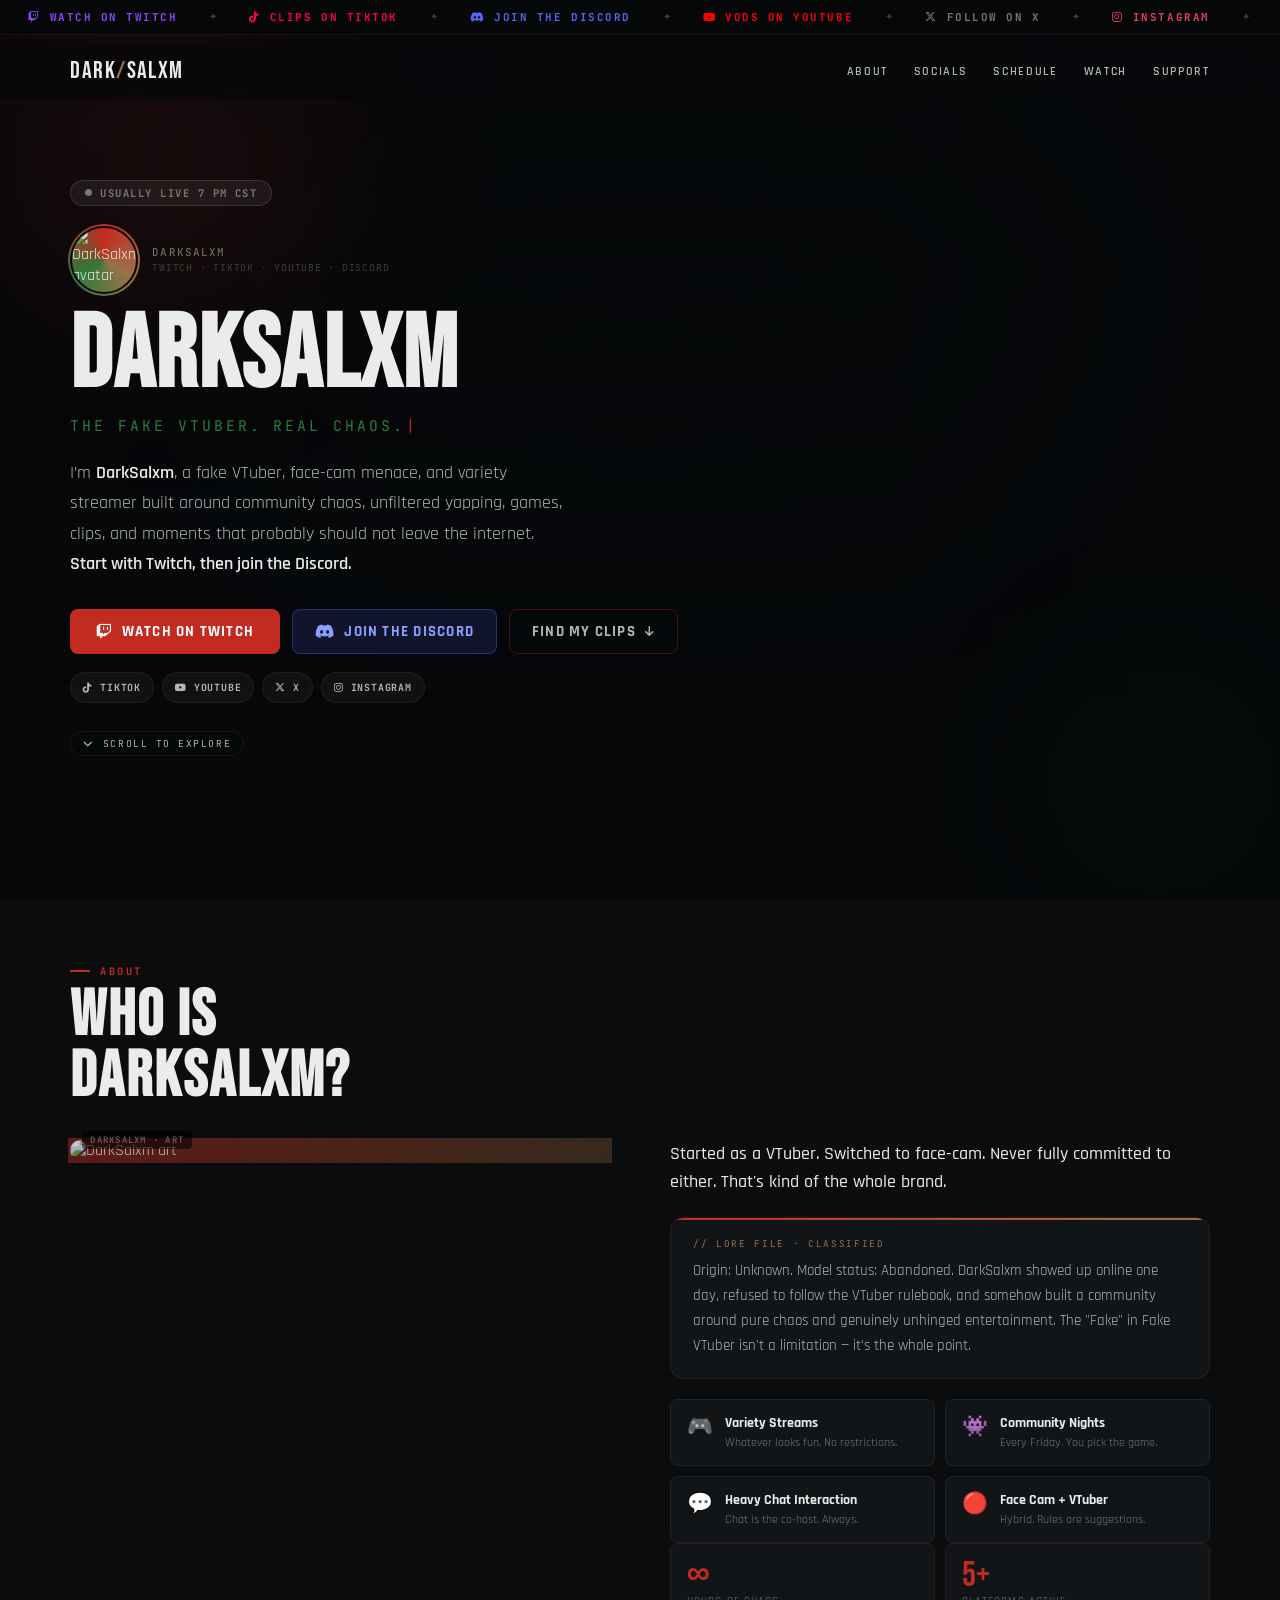
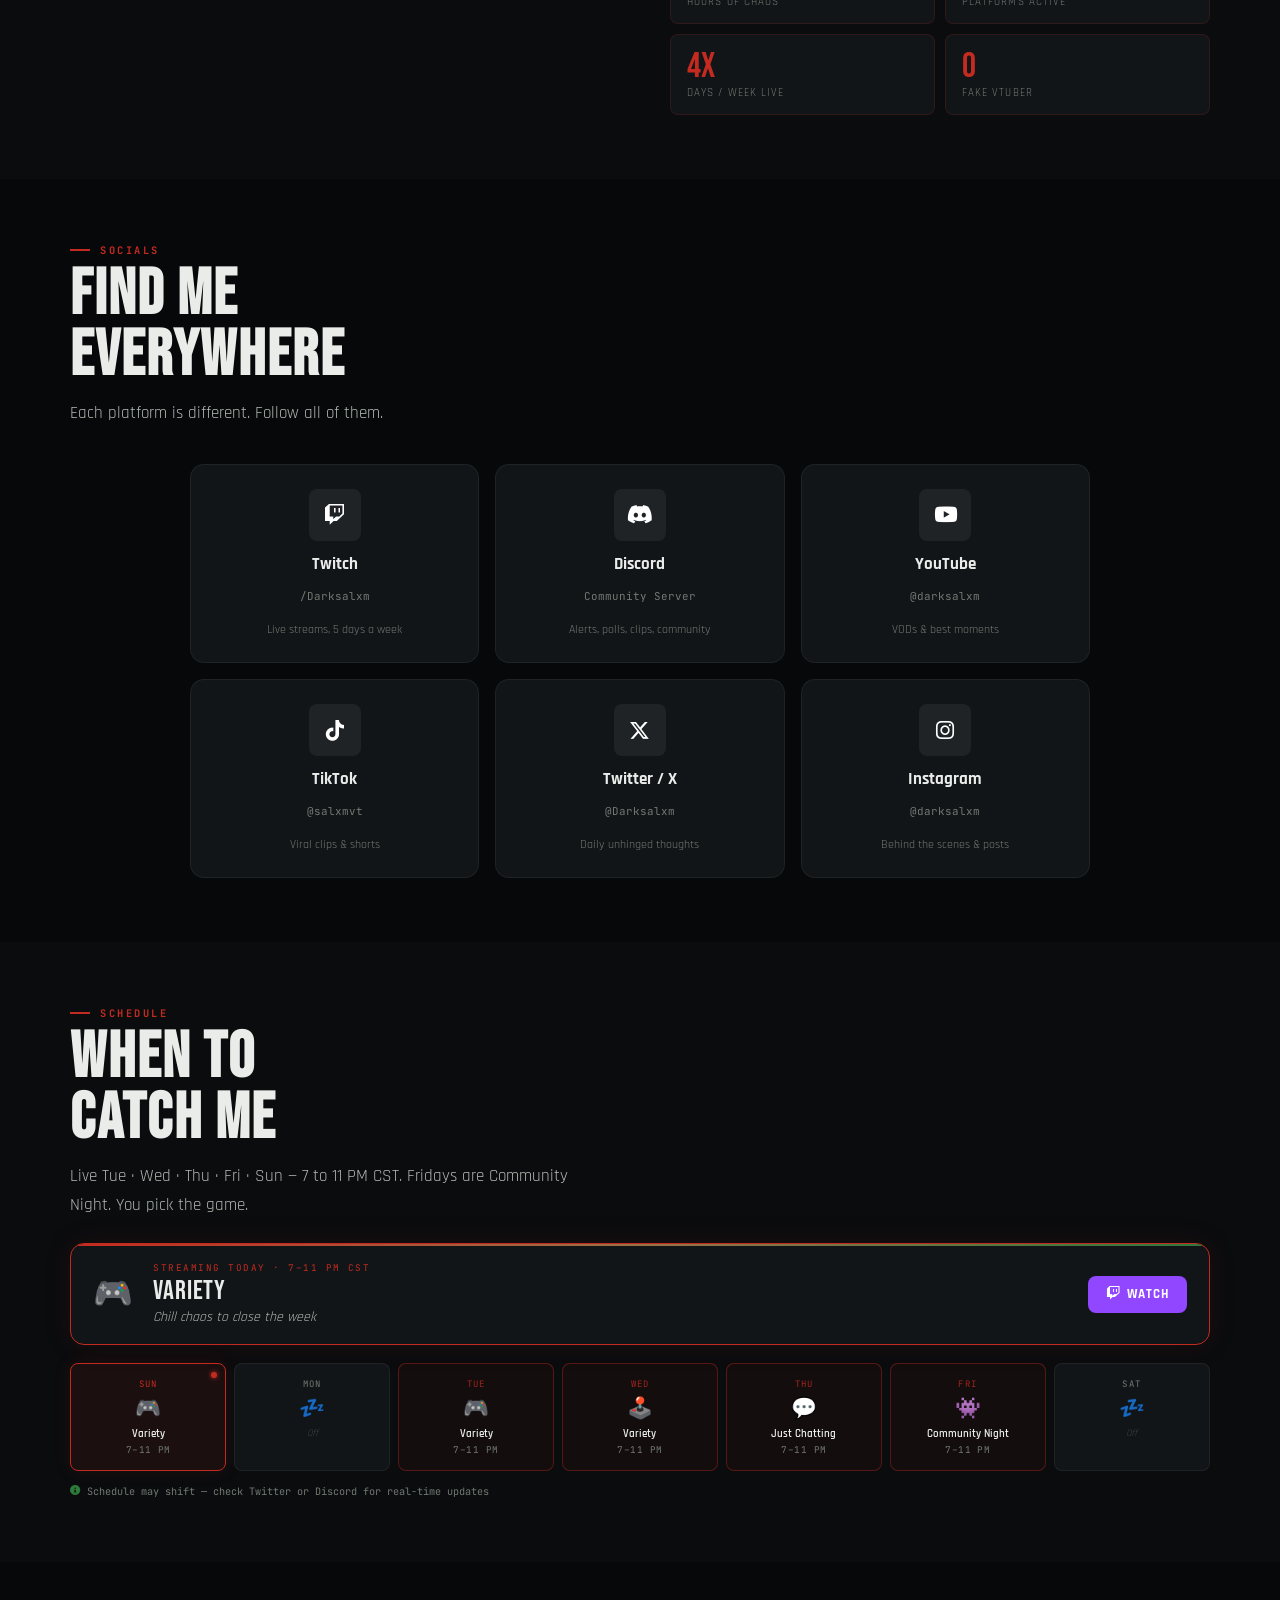
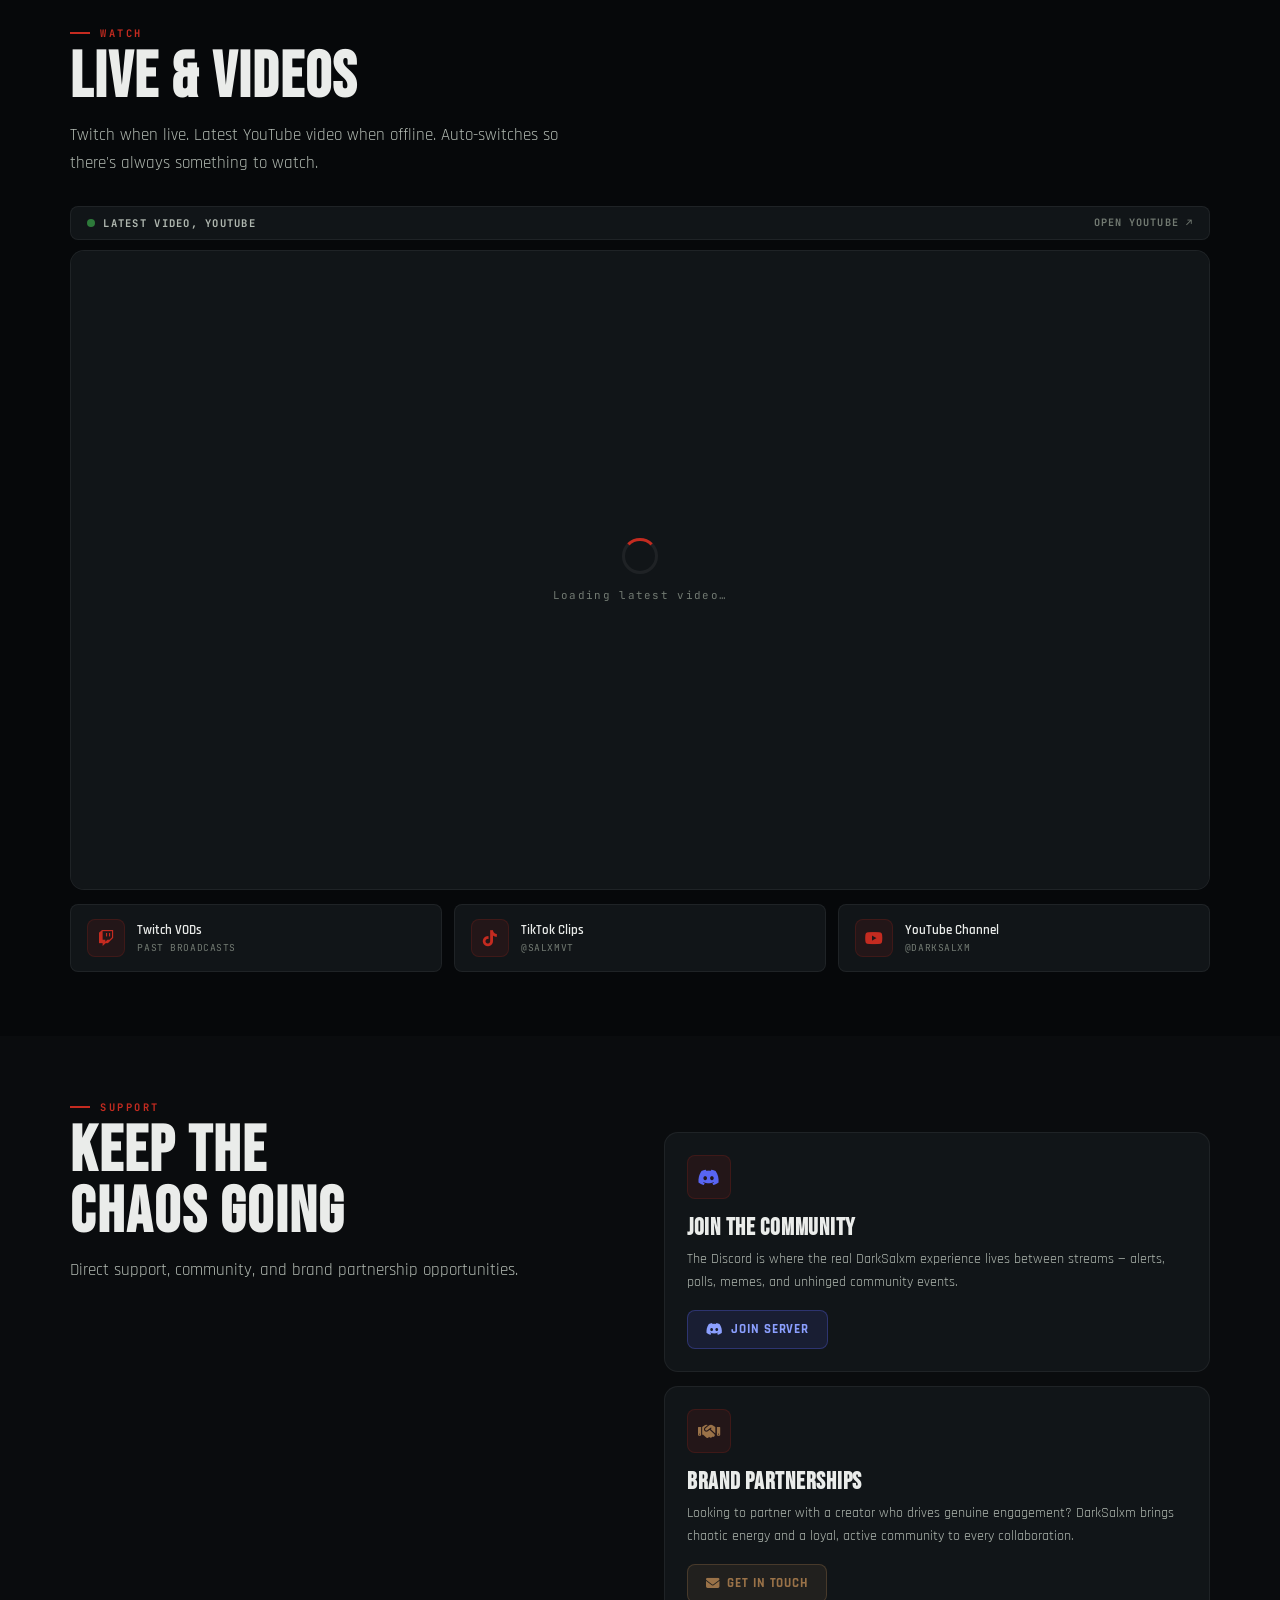
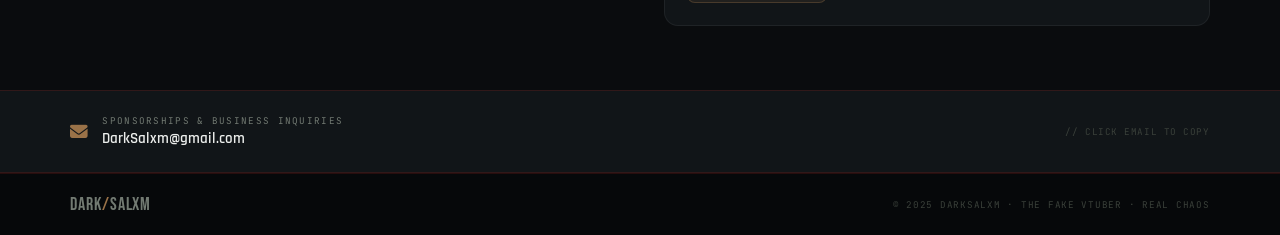
==== commit b1b1d0a0: "Update index.html, README.md, script.js, and style.css: Revise hero section with new branding, enhan" ====
--- a/index.html
+++ b/index.html
@@ -161,7 +161,7 @@
 
         <div class="hero-status-badge offline" id="hero-live-badge">
           <span class="bdot"></span>
-          <span class="badge-text">OFFLINE</span>
+          <span class="badge-text">USUALLY LIVE 7 PM CST</span>
         </div>
 
         <div class="hero-avatar-row">
@@ -175,17 +175,16 @@
           </div>
         </div>
 
-        <h1 class="hero-headline">
-          <span class="word-dark" data-text="DARK">DARK</span><span class="word-salxm">SALXM</span>
+        <h1 class="hero-headline hero-headline-text">
+          DarkSalxm
         </h1>
 
         <div class="hero-typewriter" id="typewriter"></div>
 
         <p class="hero-bio">
-          A self-proclaimed <strong>Fake VTuber</strong> who switched to face-cam and never looked back.
-          Variety streams, community chaos, unscripted entertainment —
-          every stream is an event you didn't know you needed.
-          <strong>Come find out why.</strong>
+          I’m <strong>DarkSalxm</strong>, a fake VTuber, face-cam menace, and variety streamer built around
+          community chaos, unfiltered yapping, games, clips, and moments that probably should not leave the internet.
+          <strong>Start with Twitch, then join the Discord.</strong>
         </p>
 
         <div class="hero-ctas">
@@ -197,8 +196,23 @@
              class="btn btn-discord">
             <i class="fab fa-discord"></i> Join the Discord
           </a>
-          <a href="#about" class="btn btn-secondary">
-            Learn More <i class="fas fa-arrow-down" style="font-size:0.72rem"></i>
+          <a href="#platforms" class="btn btn-secondary">
+            Find My Clips <i class="fas fa-arrow-down" style="font-size:0.72rem"></i>
+          </a>
+        </div>
+
+        <div class="hero-quick-links" aria-label="Quick social links">
+          <a href="https://www.tiktok.com/@salxmvt" target="_blank" rel="noopener">
+            <i class="fab fa-tiktok"></i> TikTok
+          </a>
+          <a href="https://youtube.com/@darksalxm" target="_blank" rel="noopener">
+            <i class="fab fa-youtube"></i> YouTube
+          </a>
+          <a href="https://x.com/Darksalxm" target="_blank" rel="noopener">
+            <i class="fab fa-x-twitter"></i> X
+          </a>
+          <a href="https://www.instagram.com/darksalxm/" target="_blank" rel="noopener">
+            <i class="fab fa-instagram"></i> Instagram
           </a>
         </div>
 
--- a/style.css
+++ b/style.css
@@ -278,6 +278,14 @@
     line-height:0.88; letter-spacing:0.01em;
     margin-bottom:12px;
   }
+  .hero-headline-text {
+    max-width:820px;
+    font-size:clamp(3.25rem,8vw,7rem);
+    line-height:0.92;
+    letter-spacing:0.015em;
+    color:var(--t1);
+  }
+  .hero-headline-text::first-line { color:var(--t1); }
   .hero-headline .word-dark   { color:var(--t1); position:relative; }
   .hero-headline .word-salxm  { color:var(--red); }
   
@@ -301,7 +309,36 @@
   .hero-bio { font-size:clamp(0.98rem,1.9vw,1.10rem); color:var(--t2); line-height:1.72; max-width:500px; margin-bottom:30px; }
   .hero-bio strong { color:var(--t1); font-weight:600; }
   
-  .hero-ctas { display:flex; flex-wrap:wrap; gap:12px; margin-bottom:28px; }
+  .hero-ctas { display:flex; flex-wrap:wrap; gap:12px; margin-bottom:18px; }
+
+  .hero-quick-links {
+    display:flex;
+    flex-wrap:wrap;
+    gap:8px;
+    margin-bottom:28px;
+  }
+  .hero-quick-links a {
+    display:inline-flex;
+    align-items:center;
+    gap:7px;
+    padding:8px 12px;
+    border:1px solid var(--border2);
+    border-radius:999px;
+    background:rgba(255,255,255,0.045);
+    color:var(--t2);
+    font-family:var(--font-m);
+    font-size:0.62rem;
+    font-weight:700;
+    letter-spacing:0.08em;
+    text-transform:uppercase;
+    transition:all var(--ease);
+  }
+  .hero-quick-links a:hover {
+    color:var(--t1);
+    border-color:var(--border);
+    background:rgba(196,43,32,0.08);
+    transform:translateY(-1px);
+  }
   
   .scroll-hint {
     display:inline-flex; align-items:center; gap:8px;
@@ -717,12 +754,18 @@
     .pillars-grid  { grid-template-columns:1fr; }
   }
   @media (max-width:700px) {
+    body { padding-bottom:78px; }
     .vod-row      { grid-template-columns:1fr; }
     .platforms-grid { grid-template-columns:1fr; }
     .schedule-grid  { grid-template-columns:repeat(2,1fr); }
     .nav-center     { display:none; }
     #mobile-menu-btn { display:flex; }
     #mobile-sticky   { display:flex; }
+    .hero-ctas { display:grid; grid-template-columns:1fr; }
+    .btn { min-height:48px; }
+    .btn-primary,.btn-secondary,.btn-discord { width:100%; justify-content:center; }
+    .hero-quick-links { display:grid; grid-template-columns:1fr 1fr; }
+    .hero-headline-text { font-size:clamp(2.8rem,13vw,4.1rem); }
     .contact-strip   { flex-direction:column; align-items:flex-start; }
     footer           { flex-direction:column; align-items:flex-start; }
   }
@@ -732,5 +775,6 @@
     .stats-row { grid-template-columns:1fr 1fr; }
   }
   @media (prefers-reduced-motion:reduce) {
-    *,*::before,*::after { animation-duration:0.01ms!important; transition-duration:0.01ms!important; }
+    html { scroll-behavior:auto; }
+    *,*::before,*::after { animation:none!important; transition:none!important; }
   }
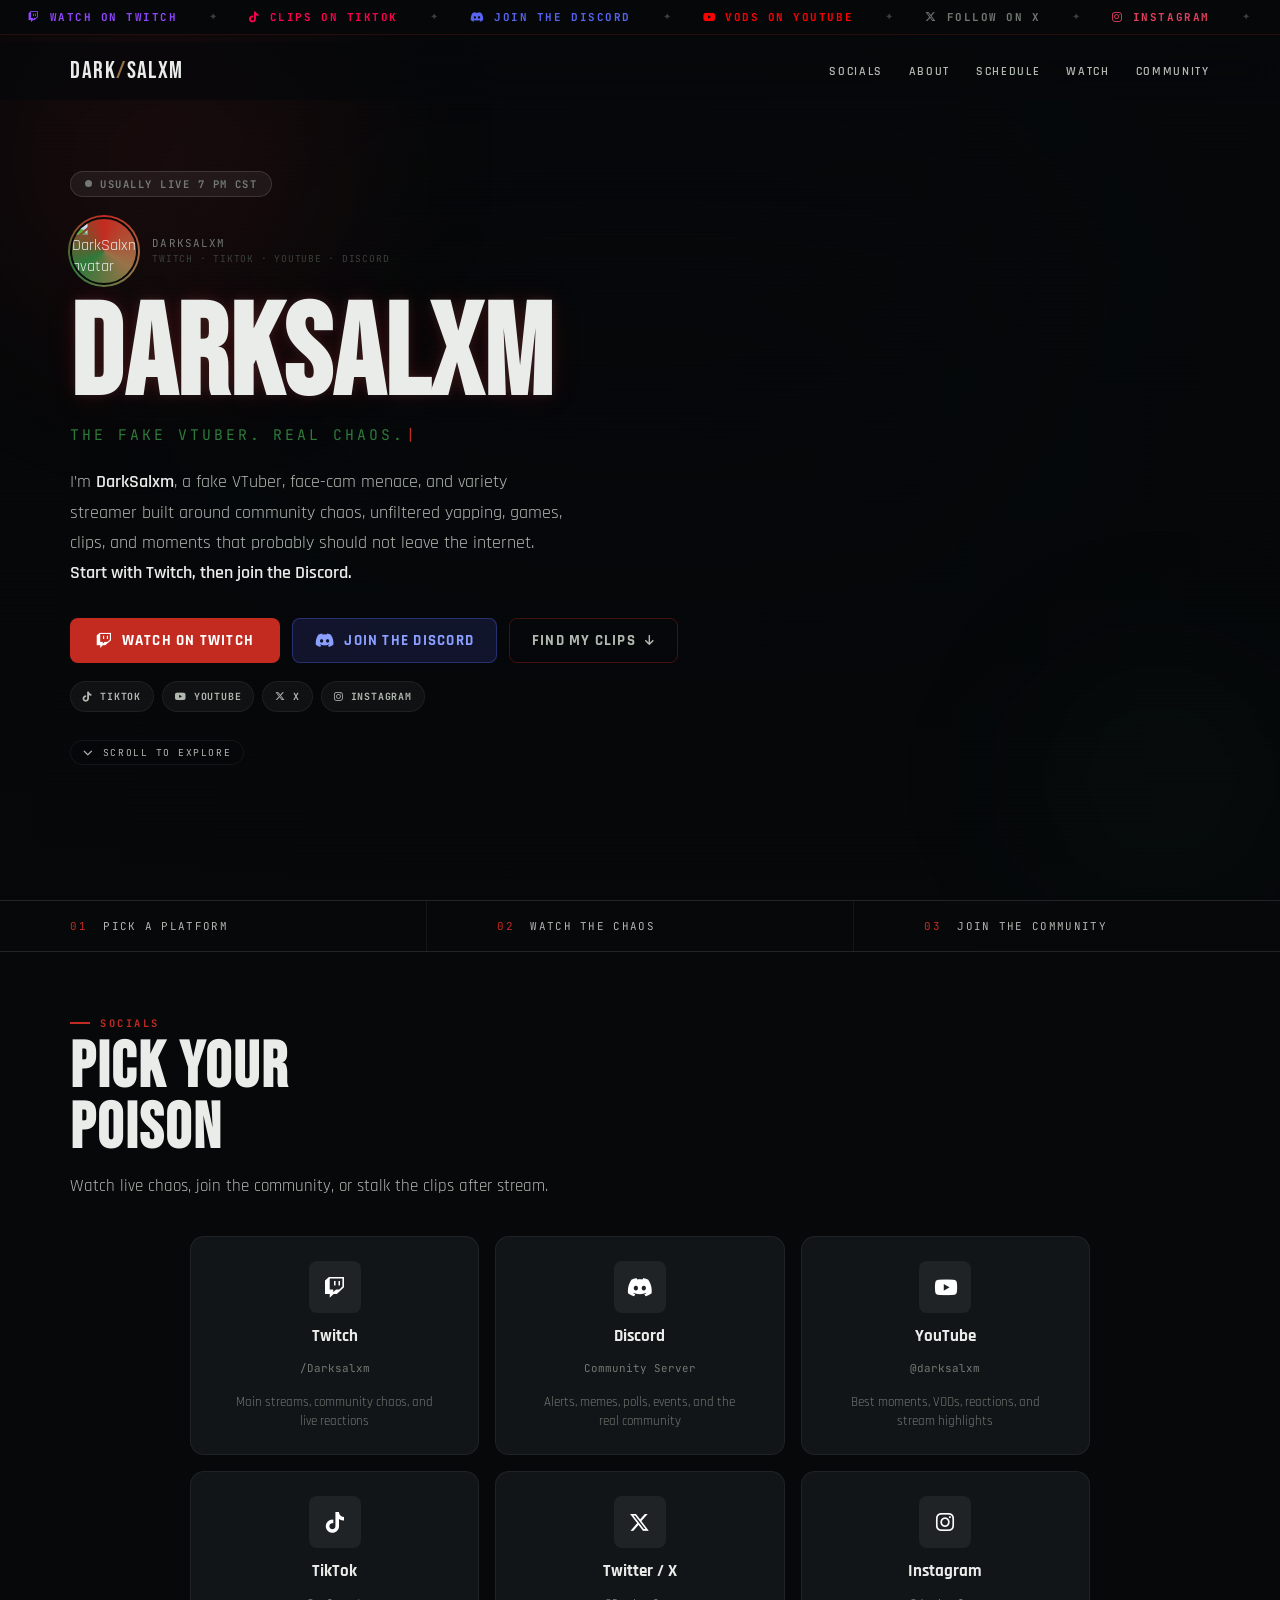
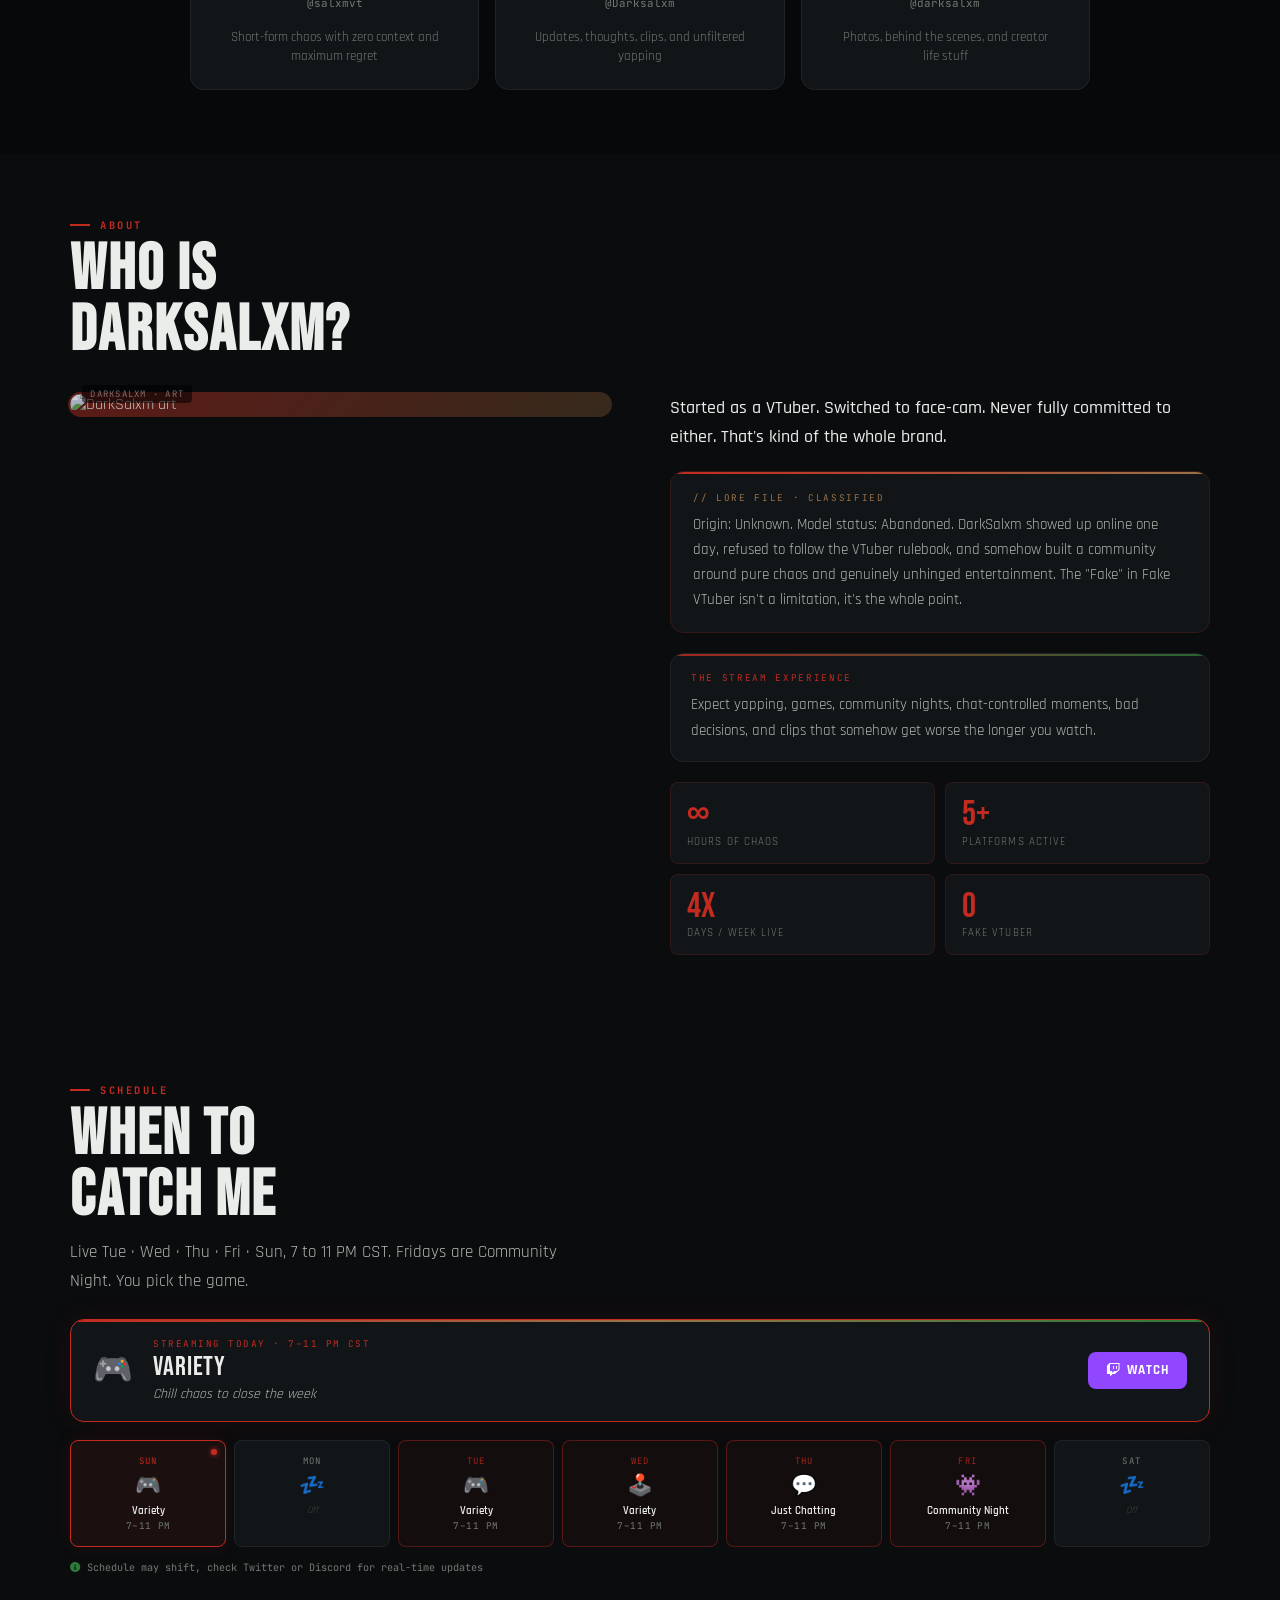
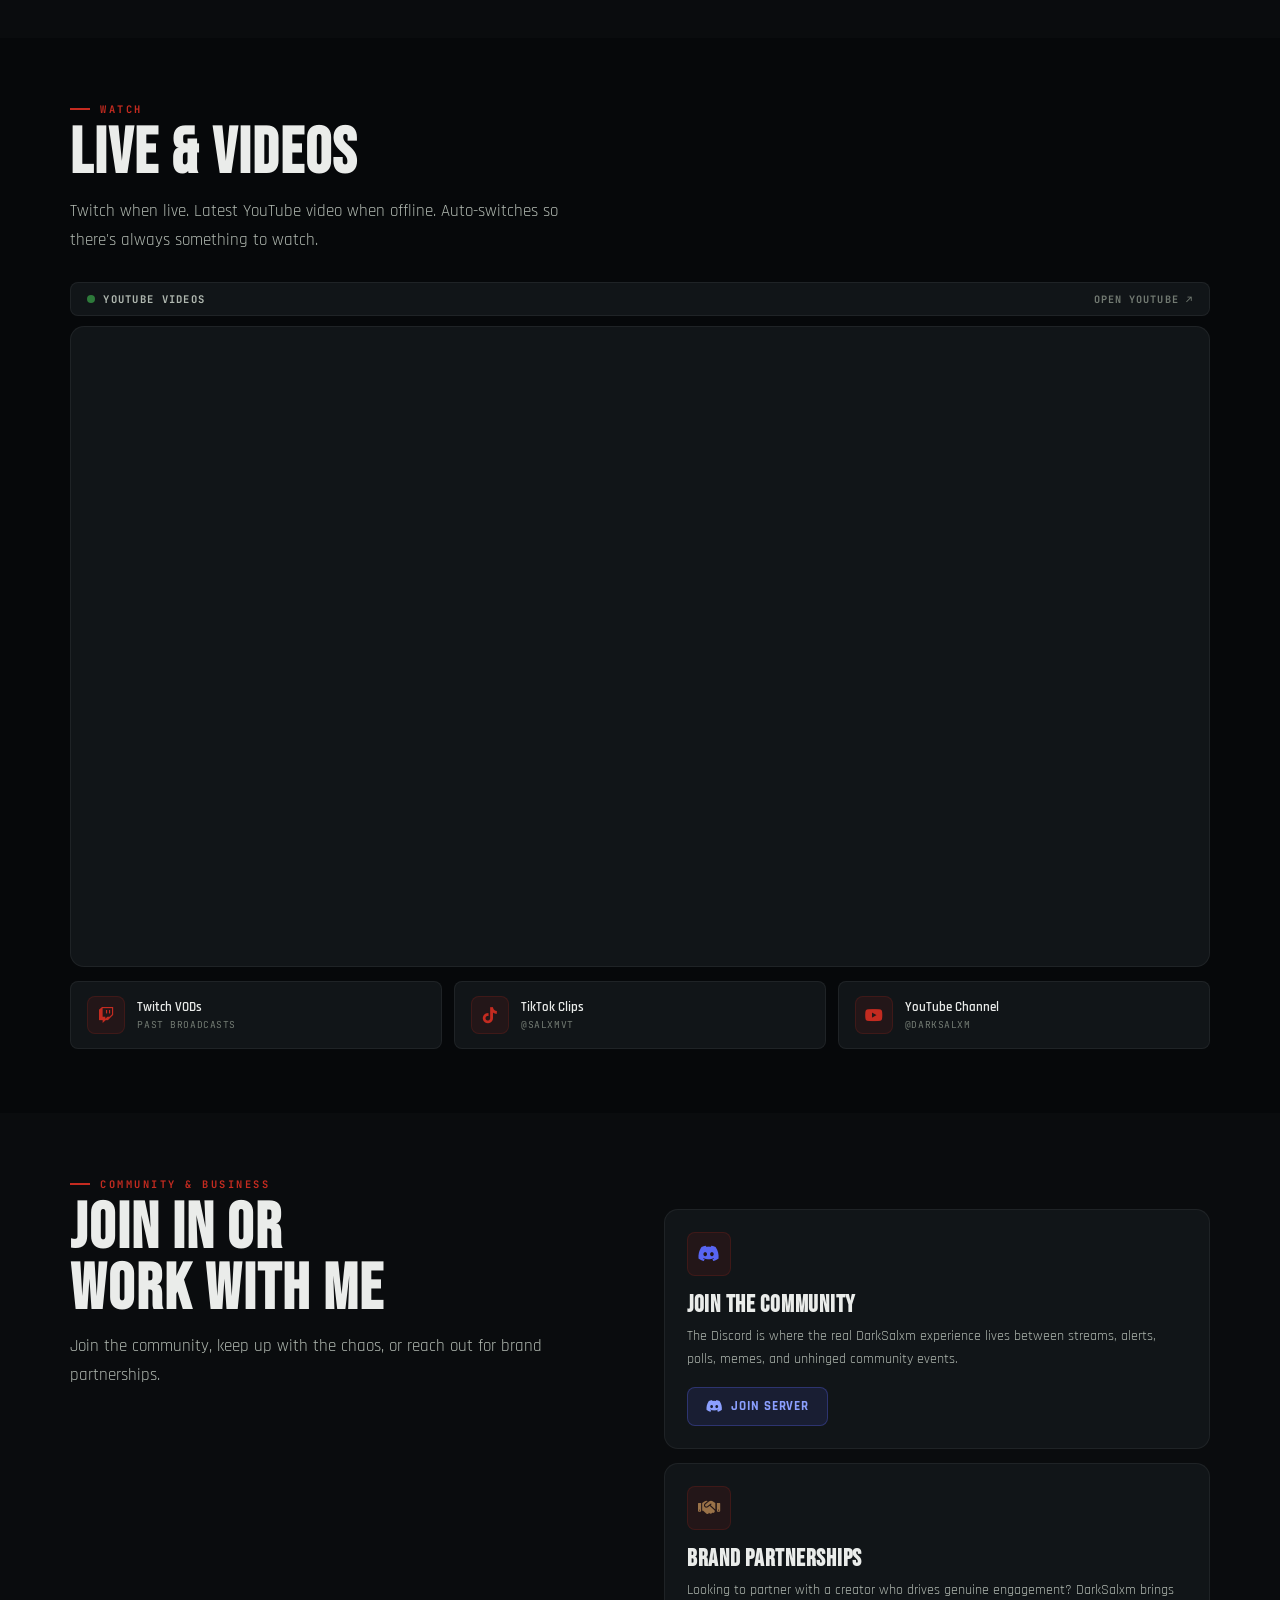
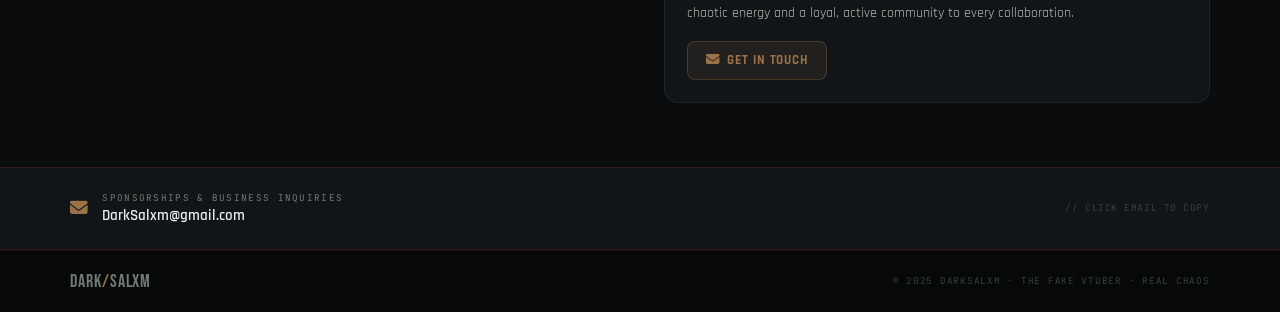
==== commit 4d2c4a2e: "Refactor index.html, script.js, and style.css: Improve code readability with consistent formatting, " ====
--- a/index.html
+++ b/index.html
@@ -5,33 +5,34 @@
   <!-- ═══ ANALYTICS ═══ -->
   <script async src="https://www.googletagmanager.com/gtag/js?id=G-S2J43CMT6B"></script>
   <script>
-    window.dataLayer=window.dataLayer||[];
+    window.dataLayer = window.dataLayer || [];
     function gtag(){dataLayer.push(arguments);}
-    gtag('js',new Date()); gtag('config','G-S2J43CMT6B');
+    gtag('js', new Date());
+    gtag('config', 'G-S2J43CMT6B');
   </script>
 
   <!-- ═══ META / SEO ═══ -->
   <meta charset="UTF-8">
   <meta name="viewport" content="width=device-width, initial-scale=1.0">
-  <meta name="description" content="DarkSalxm — The Fake VTuber. Real Chaos. Chaotic streams, unhinged community, real entertainment. Watch live on Twitch.">
-  <meta name="keywords"    content="DarkSalxm, Fake VTuber, Twitch streamer, VTuber, chaos streamer, community streams, TikTok, Discord">
-  <meta name="author"      content="DarkSalxm">
-  <meta name="robots"      content="index, follow">
+  <meta name="description" content="DarkSalxm: The Fake VTuber. Real Chaos. Chaotic streams, unhinged community, real entertainment. Watch live on Twitch.">
+  <meta name="keywords" content="DarkSalxm, Fake VTuber, Twitch streamer, VTuber, chaos streamer, community streams, TikTok, Discord">
+  <meta name="author" content="DarkSalxm">
+  <meta name="robots" content="index, follow">
 
   <!-- Open Graph -->
-  <meta property="og:type"        content="website">
-  <meta property="og:url"         content="https://salxm.com">
-  <meta property="og:title"       content="DarkSalxm — The Fake VTuber. Real Chaos.">
+  <meta property="og:type" content="website">
+  <meta property="og:url" content="https://salxm.com">
+  <meta property="og:title" content="DarkSalxm: The Fake VTuber. Real Chaos.">
   <meta property="og:description" content="Chaotic streams, unhinged community, real entertainment. Watch live on Twitch.">
-  <meta property="og:image"       content="https://pbs.twimg.com/profile_images/1735758395053842432/b1LtYk42_400x400.jpg">
+  <meta property="og:image" content="https://pbs.twimg.com/profile_images/1735758395053842432/b1LtYk42_400x400.jpg">
 
   <!-- Twitter Card -->
-  <meta name="twitter:card"        content="summary_large_image">
-  <meta name="twitter:site"        content="@Darksalxm">
-  <meta name="twitter:creator"     content="@Darksalxm">
-  <meta name="twitter:title"       content="DarkSalxm — The Fake VTuber. Real Chaos.">
+  <meta name="twitter:card" content="summary_large_image">
+  <meta name="twitter:site" content="@Darksalxm">
+  <meta name="twitter:creator" content="@Darksalxm">
+  <meta name="twitter:title" content="DarkSalxm: The Fake VTuber. Real Chaos.">
   <meta name="twitter:description" content="Chaotic streams, unhinged community, real entertainment. Watch live on Twitch.">
-  <meta name="twitter:image"       content="https://pbs.twimg.com/profile_images/1735758395053842432/b1LtYk42_400x400.jpg">
+  <meta name="twitter:image" content="https://pbs.twimg.com/profile_images/1735758395053842432/b1LtYk42_400x400.jpg">
 
   <!-- Structured data -->
   <script type="application/ld+json">
@@ -55,7 +56,7 @@
   }
   </script>
 
-  <title>DarkSalxm — The Fake VTuber. Real Chaos.</title>
+  <title>DarkSalxm: The Fake VTuber. Real Chaos.</title>
 
   <!-- ═══ FONTS ═══ -->
   <link rel="preconnect" href="https://fonts.googleapis.com">
@@ -67,6 +68,135 @@
   <noscript><link rel="stylesheet" href="https://cdnjs.cloudflare.com/ajax/libs/font-awesome/6.5.0/css/all.min.css"></noscript>
 
   <link rel="stylesheet" href="style.css">
+
+  <!-- Small polish overrides added here so you only have to paste one file -->
+  <style>
+    .start-strip {
+      position: relative;
+      z-index: 3;
+      display: grid;
+      grid-template-columns: repeat(3, 1fr);
+      gap: 1px;
+      background: var(--border2);
+      border-top: 1px solid var(--border2);
+      border-bottom: 1px solid var(--border2);
+    }
+
+    .start-strip a {
+      background: rgba(6,8,10,0.92);
+      padding: 18px var(--sp);
+      font-family: var(--font-m);
+      font-size: 0.68rem;
+      letter-spacing: 0.12em;
+      text-transform: uppercase;
+      color: var(--t2);
+      transition: color var(--ease), background var(--ease);
+    }
+
+    .start-strip a:hover {
+      color: var(--t1);
+      background: rgba(196,43,32,0.08);
+    }
+
+    .start-strip span {
+      color: var(--red);
+      margin-right: 8px;
+    }
+
+    .about-hook-card {
+      background: var(--surface);
+      border: 1px solid var(--border2);
+      border-radius: var(--r2);
+      padding: 18px 20px;
+      margin-bottom: 20px;
+      position: relative;
+      overflow: hidden;
+    }
+
+    .about-hook-card::before {
+      content: '';
+      position: absolute;
+      top: 0;
+      left: 0;
+      right: 0;
+      height: 2px;
+      background: linear-gradient(90deg, var(--red), var(--green-lit));
+      opacity: 0.8;
+    }
+
+    .about-hook-eyebrow {
+      font-family: var(--font-m);
+      font-size: 0.58rem;
+      letter-spacing: 0.18em;
+      text-transform: uppercase;
+      color: var(--red);
+      margin-bottom: 8px;
+    }
+
+    .about-hook-card p {
+      font-size: 0.94rem;
+      color: var(--t2);
+      line-height: 1.7;
+    }
+
+    .stats-row {
+      margin-top: 20px;
+    }
+
+    @media (max-width: 700px) {
+      .start-strip {
+        grid-template-columns: 1fr;
+      }
+
+      .start-strip a {
+        padding: 14px 20px;
+      }
+
+      body {
+        padding-bottom: 78px;
+      }
+
+      .hero-ctas {
+        display: grid;
+        grid-template-columns: 1fr;
+      }
+
+      .btn-primary,
+      .btn-secondary,
+      .btn-discord {
+        width: 100%;
+        justify-content: center;
+      }
+
+      .hero-quick-links {
+        gap: 7px;
+      }
+
+      .hero-quick-links a {
+        flex: 1 1 calc(50% - 7px);
+        justify-content: center;
+      }
+    }
+
+    @media (prefers-reduced-motion: reduce) {
+      html {
+        scroll-behavior: auto;
+      }
+
+      *,
+      *::before,
+      *::after {
+        animation: none !important;
+        transition: none !important;
+      }
+
+      .hero-glow-title {
+        text-shadow:
+          0 0 8px rgba(255,255,255,0.10),
+          0 0 18px rgba(196,43,32,0.18);
+      }
+    }
+  </style>
 </head>
 <body>
 
@@ -85,47 +215,55 @@
         <i class="fab fa-twitch"></i> WATCH ON TWITCH
       </a>
       <span class="marquee-sep">✦</span>
+
       <a href="https://www.tiktok.com/@salxmvt" target="_blank" rel="noopener" class="marquee-item mi-tiktok">
         <i class="fab fa-tiktok"></i> CLIPS ON TIKTOK
       </a>
       <span class="marquee-sep">✦</span>
+
       <a href="https://discord.gg/fbP4QZpy9w" target="_blank" rel="noopener" class="marquee-item mi-discord">
         <i class="fab fa-discord"></i> JOIN THE DISCORD
       </a>
       <span class="marquee-sep">✦</span>
+
       <a href="https://youtube.com/@darksalxm" target="_blank" rel="noopener" class="marquee-item mi-yt">
         <i class="fab fa-youtube"></i> VODS ON YOUTUBE
       </a>
       <span class="marquee-sep">✦</span>
+
       <a href="https://x.com/Darksalxm" target="_blank" rel="noopener" class="marquee-item">
         <i class="fab fa-x-twitter"></i> FOLLOW ON X
       </a>
       <span class="marquee-sep">✦</span>
+
       <a href="https://www.instagram.com/darksalxm/" target="_blank" rel="noopener" class="marquee-item" style="color:#E4405F">
         <i class="fab fa-instagram"></i> INSTAGRAM
       </a>
       <span class="marquee-sep">✦</span>
+
       <span class="marquee-item">THE FAKE VTUBER · REAL CHAOS</span>
       <span class="marquee-sep">✦</span>
+
       <span class="marquee-item">COMMUNITY FIRST · SCRIPT NEVER</span>
       <span class="marquee-sep">✦</span>
     </div>
   </div>
 
   <!-- ══════════════════════════════════════
-       NAV (BELOW MARQUEE)
+       NAV
   ══════════════════════════════════════ -->
   <nav>
     <a href="#" class="nav-logo">Dark<span class="slash">/</span>Salxm</a>
 
     <div class="nav-center">
       <ul class="nav-links">
+        <li><a href="#platforms">Socials</a></li>
         <li><a href="#about">About</a></li>
-        <li><a href="#platforms">Socials</a></li>
         <li><a href="#schedule">Schedule</a></li>
         <li><a href="#watch">Watch</a></li>
-        <li><a href="#support">Support</a></li>
+        <li><a href="#support">Community</a></li>
       </ul>
+
       <div id="nav-live-pill" class="hidden">
         <span class="dot"></span> LIVE NOW
       </div>
@@ -138,11 +276,11 @@
 
   <!-- Mobile nav -->
   <div id="mobile-nav">
+    <a href="#platforms">Socials</a>
     <a href="#about">About</a>
-    <a href="#platforms">Socials</a>
     <a href="#schedule">Schedule</a>
     <a href="#watch">Watch</a>
-    <a href="#support">Support</a>
+    <a href="#support">Community</a>
     <a href="https://twitch.tv/Darksalxm" target="_blank" rel="noopener" style="color:var(--twitch)">
       <i class="fab fa-twitch"></i> Watch Live
     </a>
@@ -166,18 +304,16 @@
 
         <div class="hero-avatar-row">
           <div class="avatar-ring">
-            <img src="https://pbs.twimg.com/profile_images/1735758395053842432/b1LtYk42_400x400.jpg"
-                 alt="DarkSalxm avatar">
-          </div>
+            <img src="https://pbs.twimg.com/profile_images/1735758395053842432/b1LtYk42_400x400.jpg" alt="DarkSalxm avatar">
+          </div>
+
           <div>
             <div class="hero-handle">DarkSalxm</div>
             <div class="hero-platform">Twitch · TikTok · YouTube · Discord</div>
           </div>
         </div>
 
-        <h1 class="hero-headline hero-headline-text">
-          DarkSalxm
-        </h1>
+        <h1 class="hero-headline hero-glow-title">DARKSALXM</h1>
 
         <div class="hero-typewriter" id="typewriter"></div>
 
@@ -188,14 +324,14 @@
         </p>
 
         <div class="hero-ctas">
-          <a href="https://twitch.tv/Darksalxm" target="_blank" rel="noopener"
-             class="btn btn-primary" id="hero-primary-cta">
+          <a href="https://twitch.tv/Darksalxm" target="_blank" rel="noopener" class="btn btn-primary" id="hero-primary-cta">
             <i class="fab fa-twitch"></i> Watch on Twitch
           </a>
-          <a href="https://discord.gg/fbP4QZpy9w" target="_blank" rel="noopener"
-             class="btn btn-discord">
+
+          <a href="https://discord.gg/fbP4QZpy9w" target="_blank" rel="noopener" class="btn btn-discord">
             <i class="fab fa-discord"></i> Join the Discord
           </a>
+
           <a href="#platforms" class="btn btn-secondary">
             Find My Clips <i class="fas fa-arrow-down" style="font-size:0.72rem"></i>
           </a>
@@ -205,12 +341,15 @@
           <a href="https://www.tiktok.com/@salxmvt" target="_blank" rel="noopener">
             <i class="fab fa-tiktok"></i> TikTok
           </a>
+
           <a href="https://youtube.com/@darksalxm" target="_blank" rel="noopener">
             <i class="fab fa-youtube"></i> YouTube
           </a>
+
           <a href="https://x.com/Darksalxm" target="_blank" rel="noopener">
             <i class="fab fa-x-twitter"></i> X
           </a>
+
           <a href="https://www.instagram.com/darksalxm/" target="_blank" rel="noopener">
             <i class="fab fa-instagram"></i> Instagram
           </a>
@@ -224,6 +363,84 @@
     </section>
 
     <!-- ━━━━━━━━━━━━━━━━━━━━━━━━━━
+         START HERE STRIP
+    ━━━━━━━━━━━━━━━━━━━━━━━━━━ -->
+    <div class="start-strip reveal">
+      <a href="#platforms">
+        <span>01</span>
+        Pick a platform
+      </a>
+
+      <a href="#watch">
+        <span>02</span>
+        Watch the chaos
+      </a>
+
+      <a href="#support">
+        <span>03</span>
+        Join the community
+      </a>
+    </div>
+
+    <!-- ━━━━━━━━━━━━━━━━━━━━━━━━━━
+         PLATFORMS / SOCIALS
+    ━━━━━━━━━━━━━━━━━━━━━━━━━━ -->
+    <section id="platforms">
+
+      <div class="sec-label reveal"><div class="l"></div><span>Socials</span></div>
+      <h2 class="sec-title reveal">Pick Your<br>Poison</h2>
+      <p class="sec-sub reveal d1">
+        Watch live chaos, join the community, or stalk the clips after stream.
+      </p>
+
+      <div class="platforms-grid">
+
+        <a href="https://twitch.tv/Darksalxm" target="_blank" rel="noopener" class="platform-card pc-twitch reveal d1">
+          <div class="p-icon"><i class="fab fa-twitch"></i></div>
+          <div class="p-name">Twitch</div>
+          <div class="p-handle">/Darksalxm</div>
+          <div class="p-why">Main streams, community chaos, and live reactions</div>
+        </a>
+
+        <a href="https://discord.gg/fbP4QZpy9w" target="_blank" rel="noopener" class="platform-card pc-discord reveal d1">
+          <div class="p-icon"><i class="fab fa-discord"></i></div>
+          <div class="p-name">Discord</div>
+          <div class="p-handle">Community Server</div>
+          <div class="p-why">Alerts, memes, polls, events, and the real community</div>
+        </a>
+
+        <a href="https://youtube.com/@darksalxm" target="_blank" rel="noopener" class="platform-card pc-youtube reveal d1">
+          <div class="p-icon"><i class="fab fa-youtube"></i></div>
+          <div class="p-name">YouTube</div>
+          <div class="p-handle">@darksalxm</div>
+          <div class="p-why">Best moments, VODs, reactions, and stream highlights</div>
+        </a>
+
+        <a href="https://www.tiktok.com/@salxmvt" target="_blank" rel="noopener" class="platform-card pc-tiktok reveal d2">
+          <div class="p-icon"><i class="fab fa-tiktok"></i></div>
+          <div class="p-name">TikTok</div>
+          <div class="p-handle">@salxmvt</div>
+          <div class="p-why">Short-form chaos with zero context and maximum regret</div>
+        </a>
+
+        <a href="https://x.com/Darksalxm" target="_blank" rel="noopener" class="platform-card pc-twitter reveal d2">
+          <div class="p-icon"><i class="fab fa-x-twitter"></i></div>
+          <div class="p-name">Twitter / X</div>
+          <div class="p-handle">@Darksalxm</div>
+          <div class="p-why">Updates, thoughts, clips, and unfiltered yapping</div>
+        </a>
+
+        <a href="https://www.instagram.com/darksalxm/" target="_blank" rel="noopener" class="platform-card pc-instagram reveal d2">
+          <div class="p-icon"><i class="fab fa-instagram"></i></div>
+          <div class="p-name">Instagram</div>
+          <div class="p-handle">@darksalxm</div>
+          <div class="p-why">Photos, behind the scenes, and creator life stuff</div>
+        </a>
+
+      </div>
+    </section>
+
+    <!-- ━━━━━━━━━━━━━━━━━━━━━━━━━━
          ABOUT
     ━━━━━━━━━━━━━━━━━━━━━━━━━━ -->
     <section id="about">
@@ -234,9 +451,7 @@
       <div class="about-grid">
 
         <div class="about-art reveal">
-          <img id="about-art-img"
-               src="https://pbs.twimg.com/media/Gdj17DCWsAAV1Bc?format=jpg&name=large"
-               alt="DarkSalxm art">
+          <img id="about-art-img" src="https://pbs.twimg.com/media/Gdj17DCWsAAV1Bc?format=jpg&name=large" alt="DarkSalxm art">
           <div class="art-caption">darksalxm · art</div>
         </div>
 
@@ -252,43 +467,34 @@
               Origin: Unknown. Model status: Abandoned. DarkSalxm showed up online one day,
               refused to follow the VTuber rulebook, and somehow built a community around pure
               chaos and genuinely unhinged entertainment. The "Fake" in Fake VTuber isn't a
-              limitation — it's the whole point.
+              limitation, it's the whole point.
             </p>
           </div>
 
-          <div class="pillars-grid reveal d2">
-            <div class="pillar">
-              <div class="pillar-icon">🎮</div>
-              <div><div class="pillar-title">Variety Streams</div><div class="pillar-desc">Whatever looks fun. No restrictions.</div></div>
-            </div>
-            <div class="pillar">
-              <div class="pillar-icon">👾</div>
-              <div><div class="pillar-title">Community Nights</div><div class="pillar-desc">Every Friday. You pick the game.</div></div>
-            </div>
-            <div class="pillar">
-              <div class="pillar-icon">💬</div>
-              <div><div class="pillar-title">Heavy Chat Interaction</div><div class="pillar-desc">Chat is the co-host. Always.</div></div>
-            </div>
-            <div class="pillar">
-              <div class="pillar-icon">🔴</div>
-              <div><div class="pillar-title">Face Cam + VTuber</div><div class="pillar-desc">Hybrid. Rules are suggestions.</div></div>
-            </div>
-          </div>
-
-          <!-- UPDATED STATS: removed Scripts Written, added Platforms Active -->
+          <div class="about-hook-card reveal d2">
+            <div class="about-hook-eyebrow">THE STREAM EXPERIENCE</div>
+            <p>
+              Expect yapping, games, community nights, chat-controlled moments, bad decisions,
+              and clips that somehow get worse the longer you watch.
+            </p>
+          </div>
+
           <div class="stats-row reveal d3">
             <div class="stat-card">
               <div class="stat-num">∞</div>
               <div class="stat-lbl">Hours of Chaos</div>
             </div>
+
             <div class="stat-card">
               <div class="stat-num" data-count="6" data-suffix="+">6+</div>
               <div class="stat-lbl">Platforms Active</div>
             </div>
+
             <div class="stat-card">
               <div class="stat-num" data-count="5" data-suffix="x">5x</div>
               <div class="stat-lbl">Days / Week Live</div>
             </div>
+
             <div class="stat-card">
               <div class="stat-num" data-count="1">1</div>
               <div class="stat-lbl">Fake VTuber</div>
@@ -300,74 +506,6 @@
     </section>
 
     <!-- ━━━━━━━━━━━━━━━━━━━━━━━━━━
-         PLATFORMS / SOCIALS (FIRST AFTER ABOUT, CENTERED & UNIFORM)
-    ━━━━━━━━━━━━━━━━━━━━━━━━━━ -->
-    <section id="platforms">
-
-      <div class="sec-label reveal"><div class="l"></div><span>Socials</span></div>
-      <h2 class="sec-title reveal">Find Me<br>Everywhere</h2>
-      <p class="sec-sub reveal d1">Each platform is different. Follow all of them.</p>
-
-      <div class="platforms-grid">
-
-        <!-- Twitch -->
-        <a href="https://twitch.tv/Darksalxm" target="_blank" rel="noopener"
-           class="platform-card pc-twitch reveal d1">
-          <div class="p-icon"><i class="fab fa-twitch"></i></div>
-          <div class="p-name">Twitch</div>
-          <div class="p-handle">/Darksalxm</div>
-          <div class="p-why">Live streams, 5 days a week</div>
-        </a>
-
-        <!-- Discord -->
-        <a href="https://discord.gg/fbP4QZpy9w" target="_blank" rel="noopener"
-           class="platform-card pc-discord reveal d1">
-          <div class="p-icon"><i class="fab fa-discord"></i></div>
-          <div class="p-name">Discord</div>
-          <div class="p-handle">Community Server</div>
-          <div class="p-why">Alerts, polls, clips, community</div>
-        </a>
-
-        <!-- YouTube -->
-        <a href="https://youtube.com/@darksalxm" target="_blank" rel="noopener"
-           class="platform-card pc-youtube reveal d1">
-          <div class="p-icon"><i class="fab fa-youtube"></i></div>
-          <div class="p-name">YouTube</div>
-          <div class="p-handle">@darksalxm</div>
-          <div class="p-why">VODs & best moments</div>
-        </a>
-
-        <!-- TikTok -->
-        <a href="https://www.tiktok.com/@salxmvt" target="_blank" rel="noopener"
-           class="platform-card pc-tiktok reveal d2">
-          <div class="p-icon"><i class="fab fa-tiktok"></i></div>
-          <div class="p-name">TikTok</div>
-          <div class="p-handle">@salxmvt</div>
-          <div class="p-why">Viral clips & shorts</div>
-        </a>
-
-        <!-- Twitter / X -->
-        <a href="https://x.com/Darksalxm" target="_blank" rel="noopener"
-           class="platform-card pc-twitter reveal d2">
-          <div class="p-icon"><i class="fab fa-x-twitter"></i></div>
-          <div class="p-name">Twitter / X</div>
-          <div class="p-handle">@Darksalxm</div>
-          <div class="p-why">Daily unhinged thoughts</div>
-        </a>
-
-        <!-- Instagram (REPLACES THRONE) -->
-        <a href="https://www.instagram.com/darksalxm/" target="_blank" rel="noopener"
-           class="platform-card pc-instagram reveal d2">
-          <div class="p-icon"><i class="fab fa-instagram"></i></div>
-          <div class="p-name">Instagram</div>
-          <div class="p-handle">@darksalxm</div>
-          <div class="p-why">Behind the scenes & posts</div>
-        </a>
-
-      </div>
-    </section>
-
-    <!-- ━━━━━━━━━━━━━━━━━━━━━━━━━━
          SCHEDULE
     ━━━━━━━━━━━━━━━━━━━━━━━━━━ -->
     <section id="schedule">
@@ -375,7 +513,7 @@
       <div class="sec-label reveal"><div class="l"></div><span>Schedule</span></div>
       <h2 class="sec-title reveal">When to<br>Catch Me</h2>
       <p class="sec-sub reveal d1">
-        Live Tue · Wed · Thu · Fri · Sun — 7 to 11 PM CST.
+        Live Tue · Wed · Thu · Fri · Sun, 7 to 11 PM CST.
         Fridays are Community Night. You pick the game.
       </p>
 
@@ -385,7 +523,7 @@
 
       <div class="sched-note reveal d3">
         <i class="fas fa-info-circle"></i>
-        Schedule may shift — check Twitter or Discord for real-time updates
+        Schedule may shift, check Twitter or Discord for real-time updates
       </div>
 
     </section>
@@ -407,6 +545,7 @@
           <div class="embed-dot vod" id="embed-dot"></div>
           <span id="embed-label">CHECKING…</span>
         </div>
+
         <a href="https://twitch.tv/Darksalxm" target="_blank" rel="noopener" id="embed-ext-link">OPEN ↗</a>
       </div>
 
@@ -422,31 +561,42 @@
       <div class="vod-row reveal d2">
         <a href="https://twitch.tv/Darksalxm/videos" target="_blank" rel="noopener" class="vod-card">
           <div class="vod-icon"><i class="fab fa-twitch"></i></div>
-          <div><div class="vod-title">Twitch VODs</div><div class="vod-meta">Past Broadcasts</div></div>
-        </a>
+          <div>
+            <div class="vod-title">Twitch VODs</div>
+            <div class="vod-meta">Past Broadcasts</div>
+          </div>
+        </a>
+
         <a href="https://www.tiktok.com/@salxmvt" target="_blank" rel="noopener" class="vod-card">
           <div class="vod-icon"><i class="fab fa-tiktok"></i></div>
-          <div><div class="vod-title">TikTok Clips</div><div class="vod-meta">@salxmvt</div></div>
-        </a>
+          <div>
+            <div class="vod-title">TikTok Clips</div>
+            <div class="vod-meta">@salxmvt</div>
+          </div>
+        </a>
+
         <a href="https://youtube.com/@darksalxm" target="_blank" rel="noopener" class="vod-card">
           <div class="vod-icon"><i class="fab fa-youtube"></i></div>
-          <div><div class="vod-title">YouTube Channel</div><div class="vod-meta">@darksalxm</div></div>
+          <div>
+            <div class="vod-title">YouTube Channel</div>
+            <div class="vod-meta">@darksalxm</div>
+          </div>
         </a>
       </div>
 
     </section>
 
-    <!-- CONTENT ECOSYSTEM SECTION REMOVED ENTIRELY -->
-
-    <!-- ━━━━━━━━━━━━━━━━━━━━━━━━━━
-         SUPPORT
+    <!-- ━━━━━━━━━━━━━━━━━━━━━━━━━━
+         COMMUNITY & BUSINESS
     ━━━━━━━━━━━━━━━━━━━━━━━━━━ -->
     <section id="support">
 
       <div>
-        <div class="sec-label reveal"><div class="l"></div><span>Support</span></div>
-        <h2 class="sec-title reveal">Keep the<br>Chaos Going</h2>
-        <p class="sec-sub reveal d1">Direct support, community, and brand partnership opportunities.</p>
+        <div class="sec-label reveal"><div class="l"></div><span>Community &amp; Business</span></div>
+        <h2 class="sec-title reveal">Join In or<br>Work With Me</h2>
+        <p class="sec-sub reveal d1">
+          Join the community, keep up with the chaos, or reach out for brand partnerships.
+        </p>
       </div>
 
       <div class="support-cards" style="margin-top:32px;">
@@ -454,7 +604,7 @@
         <div class="sup-card sc-discord reveal d1">
           <div class="sup-icon"><i class="fab fa-discord"></i></div>
           <h3>Join the Community</h3>
-          <p>The Discord is where the real DarkSalxm experience lives between streams — alerts, polls, memes, and unhinged community events.</p>
+          <p>The Discord is where the real DarkSalxm experience lives between streams, alerts, polls, memes, and unhinged community events.</p>
           <a href="https://discord.gg/fbP4QZpy9w" target="_blank" rel="noopener" class="btn-discord-s">
             <i class="fab fa-discord"></i> Join Server
           </a>
@@ -479,11 +629,13 @@
     <div class="contact-strip reveal">
       <div class="cs-left">
         <i class="fas fa-envelope"></i>
+
         <div>
           <div class="cs-label">Sponsorships &amp; Business Inquiries</div>
           <div class="cs-email copy-email" data-email="DarkSalxm@gmail.com">DarkSalxm@gmail.com</div>
         </div>
       </div>
+
       <div class="cs-tag">// CLICK EMAIL TO COPY</div>
     </div>
 
@@ -495,7 +647,7 @@
       <div class="f-copy">© 2025 DARKSALXM · THE FAKE VTUBER · REAL CHAOS</div>
     </footer>
 
-  </div><!-- /.page -->
+  </div>
 
   <!-- ══════════════════════════════════════
        POPUP
@@ -507,19 +659,21 @@
           <div class="popup-badge"><span class="dot"></span> LIVE NOW</div>
           <div class="popup-title">DarkSalxm is streaming!</div>
         </div>
+
         <button class="popup-close" id="popup-close" aria-label="Close">
           <i class="fas fa-times"></i>
         </button>
       </div>
+
       <div class="popup-embed">
-        <iframe id="popup-iframe" frameborder="0" allowfullscreen
-                allow="autoplay; fullscreen; picture-in-picture"
-                title="DarkSalxm Live"></iframe>
-      </div>
+        <iframe id="popup-iframe" frameborder="0" allowfullscreen allow="autoplay; fullscreen; picture-in-picture" title="DarkSalxm Live"></iframe>
+      </div>
+
       <div class="popup-ft">
         <a href="https://twitch.tv/Darksalxm" target="_blank" rel="noopener" class="popup-twitch">
           <i class="fab fa-twitch"></i> Open Twitch
         </a>
+
         <button class="popup-dismiss" id="popup-dismiss">Dismiss</button>
       </div>
     </div>
@@ -532,6 +686,7 @@
     <a href="https://twitch.tv/Darksalxm" target="_blank" rel="noopener" class="btn btn-primary">
       <i class="fab fa-twitch"></i> Watch Live
     </a>
+
     <a href="https://discord.gg/fbP4QZpy9w" target="_blank" rel="noopener" class="btn btn-discord">
       <i class="fab fa-discord"></i> Discord
     </a>
--- a/style.css
+++ b/style.css
@@ -1,5 +1,5 @@
 /* ============================================================
-   DARKSALXM — style.css  v6 FINAL
+   DARKSALXM style.css v7 polished
    ============================================================ */
 
    :root {
@@ -44,8 +44,23 @@
     --ease: 0.2s ease;
   }
   
-  *, *::before, *::after { margin:0; padding:0; box-sizing:border-box; }
-  html { scroll-behavior:smooth; font-size:16px; }
+  /* ============================================================
+     RESET
+     ============================================================ */
+  
+  *,
+  *::before,
+  *::after {
+    margin: 0;
+    padding: 0;
+    box-sizing: border-box;
+  }
+  
+  html {
+    scroll-behavior: smooth;
+    font-size: 16px;
+  }
+  
   body {
     font-family: var(--font-b);
     background: var(--bg);
@@ -54,727 +69,2194 @@
     -webkit-font-smoothing: antialiased;
     -webkit-overflow-scrolling: touch;
   }
-  img { display:block; max-width:100%; }
-  a   { color:inherit; text-decoration:none; }
-  ul  { list-style:none; }
-  button { font-family:inherit; cursor:pointer; border:none; background:none; }
-  
-  ::-webkit-scrollbar       { width:3px; }
-  ::-webkit-scrollbar-track { background:var(--bg); }
-  ::-webkit-scrollbar-thumb { background:var(--red); border-radius:2px; }
-  
-  /* ── CURSOR GLOW ── */
+  
+  img {
+    display: block;
+    max-width: 100%;
+  }
+  
+  a {
+    color: inherit;
+    text-decoration: none;
+  }
+  
+  ul {
+    list-style: none;
+  }
+  
+  button {
+    font-family: inherit;
+    cursor: pointer;
+    border: none;
+    background: none;
+  }
+  
+  .hidden {
+    display: none !important;
+  }
+  
+  ::-webkit-scrollbar {
+    width: 3px;
+  }
+  
+  ::-webkit-scrollbar-track {
+    background: var(--bg);
+  }
+  
+  ::-webkit-scrollbar-thumb {
+    background: var(--red);
+    border-radius: 2px;
+  }
+  
+  /* ============================================================
+     BACKGROUND
+     ============================================================ */
+  
   #cursor-glow {
-    position:fixed; z-index:1; pointer-events:none;
-    width:360px; height:360px; border-radius:50%;
-    background:radial-gradient(ellipse, rgba(196,43,32,0.06) 0%, transparent 65%);
-    top:-180px; left:-180px;
-  }
-  
-  /* ── BACKGROUND WITH BLUR ── */
+    position: fixed;
+    z-index: 1;
+    pointer-events: none;
+    width: 360px;
+    height: 360px;
+    border-radius: 50%;
+    background: radial-gradient(ellipse, rgba(196,43,32,0.06) 0%, transparent 65%);
+    top: -180px;
+    left: -180px;
+  }
+  
   #bg-art {
-    position:fixed; inset:0; z-index:0;
-    background-size:cover; background-position:center 20%;
-    opacity:0; transition:opacity 1.1s ease;
-  }
-  /* ADDED: backdrop blur overlay */
+    position: fixed;
+    inset: 0;
+    z-index: 0;
+    background-size: cover;
+    background-position: center 20%;
+    opacity: 0;
+    transition: opacity 1.1s ease;
+  }
+  
   #bg-art::after {
-    content:''; position:absolute; inset:0;
+    content: '';
+    position: absolute;
+    inset: 0;
     backdrop-filter: blur(8px);
     -webkit-backdrop-filter: blur(8px);
     background:
       radial-gradient(ellipse 80% 80% at 50% 50%, transparent 0%, rgba(6,8,10,0.60) 100%),
       linear-gradient(to bottom, rgba(6,8,10,0.65) 0%, rgba(6,8,10,0.25) 30%, rgba(6,8,10,0.88) 80%, rgba(6,8,10,1) 100%),
-      linear-gradient(to right,  rgba(6,8,10,0.92) 0%, rgba(6,8,10,0.35) 30%, rgba(6,8,10,0.35) 70%, rgba(6,8,10,0.92) 100%);
+      linear-gradient(to right, rgba(6,8,10,0.92) 0%, rgba(6,8,10,0.35) 30%, rgba(6,8,10,0.35) 70%, rgba(6,8,10,0.92) 100%);
   }
   
   #scanlines {
-    position:fixed; inset:0; z-index:1; pointer-events:none;
-    background:repeating-linear-gradient(0deg, transparent, transparent 3px, rgba(0,0,0,0.025) 3px, rgba(0,0,0,0.025) 4px);
+    position: fixed;
+    inset: 0;
+    z-index: 1;
+    pointer-events: none;
+    background: repeating-linear-gradient(
+      0deg,
+      transparent,
+      transparent 3px,
+      rgba(0,0,0,0.025) 3px,
+      rgba(0,0,0,0.025) 4px
+    );
   }
   
   .blob {
-    position:fixed; border-radius:50%;
-    pointer-events:none; z-index:0;
-    filter:blur(60px);
-  }
-  .blob-red   { width:560px;height:560px; background:radial-gradient(ellipse,rgba(196,43,32,0.13) 0%,transparent 70%); top:-120px;left:-120px; }
-  .blob-green { width:400px;height:400px; background:radial-gradient(ellipse,rgba(30,77,40,0.09) 0%,transparent 70%);  bottom:-80px;right:-80px; }
-  
-  .page { position:relative; z-index:2; }
-  
-  /* ── SECTION SHARED (NO GAPS) ── */
-  section { 
-    padding:64px var(--sp); 
-    position:relative; 
-    z-index:2; 
-    margin:0; /* NO gaps */
-  }
-  .sec-label { display:flex; align-items:center; gap:10px; margin-bottom:8px; }
-  .sec-label .l { width:20px; height:2px; background:var(--red); flex-shrink:0; }
-  .sec-label span { font-family:var(--font-m); font-size:0.65rem; font-weight:700; letter-spacing:0.24em; text-transform:uppercase; color:var(--red); }
-  .sec-title { font-family:var(--font-d); font-size:clamp(2.6rem,5.5vw,4rem); letter-spacing:0.03em; line-height:0.95; margin-bottom:12px; color:var(--t1); }
-  .sec-sub   { font-size:clamp(0.95rem,2vw,1.08rem); color:var(--t2); line-height:1.65; max-width:520px; }
-  
-  /* NO MORE DIVIDERS — sections flow seamlessly */
-  
-  /* ══════════════════════════════════════════
-     MARQUEE AT VERY TOP (ABOVE NAV)
-  ══════════════════════════════════════════ */
+    position: fixed;
+    border-radius: 50%;
+    pointer-events: none;
+    z-index: 0;
+    filter: blur(60px);
+  }
+  
+  .blob-red {
+    width: 560px;
+    height: 560px;
+    background: radial-gradient(ellipse, rgba(196,43,32,0.13) 0%, transparent 70%);
+    top: -120px;
+    left: -120px;
+  }
+  
+  .blob-green {
+    width: 400px;
+    height: 400px;
+    background: radial-gradient(ellipse, rgba(30,77,40,0.09) 0%, transparent 70%);
+    bottom: -80px;
+    right: -80px;
+  }
+  
+  .page {
+    position: relative;
+    z-index: 2;
+  }
+  
+  /* ============================================================
+     SHARED SECTIONS
+     ============================================================ */
+  
+  section {
+    padding: 64px var(--sp);
+    position: relative;
+    z-index: 2;
+    margin: 0;
+  }
+  
+  .sec-label {
+    display: flex;
+    align-items: center;
+    gap: 10px;
+    margin-bottom: 8px;
+  }
+  
+  .sec-label .l {
+    width: 20px;
+    height: 2px;
+    background: var(--red);
+    flex-shrink: 0;
+  }
+  
+  .sec-label span {
+    font-family: var(--font-m);
+    font-size: 0.65rem;
+    font-weight: 700;
+    letter-spacing: 0.24em;
+    text-transform: uppercase;
+    color: var(--red);
+  }
+  
+  .sec-title {
+    font-family: var(--font-d);
+    font-size: clamp(2.6rem, 5.5vw, 4rem);
+    letter-spacing: 0.03em;
+    line-height: 0.95;
+    margin-bottom: 12px;
+    color: var(--t1);
+  }
+  
+  .sec-sub {
+    font-size: clamp(0.95rem, 2vw, 1.08rem);
+    color: var(--t2);
+    line-height: 1.65;
+    max-width: 520px;
+  }
+  
+  /* ============================================================
+     MARQUEE
+     ============================================================ */
+  
   .marquee-wrap {
-    position:fixed; /* Fixed at top */
-    top:0; left:0; right:0;
-    z-index:101; /* Above nav */
-    overflow:hidden;
-    border-bottom:1px solid var(--border);
-    background:rgba(6,8,10,0.92);
-    backdrop-filter:blur(16px);
-    -webkit-backdrop-filter:blur(16px);
-    padding:10px 0;
-  }
-  .marquee-track { 
-    display:flex; 
-    width:max-content; 
-    animation:marquee 30s linear infinite; 
-  }
-  .marquee-track:hover { animation-play-state:paused; }
+    position: fixed;
+    top: 0;
+    left: 0;
+    right: 0;
+    z-index: 101;
+    overflow: hidden;
+    border-bottom: 1px solid var(--border);
+    background: rgba(6,8,10,0.92);
+    backdrop-filter: blur(16px);
+    -webkit-backdrop-filter: blur(16px);
+    padding: 10px 0;
+  }
+  
+  .marquee-track {
+    display: flex;
+    width: max-content;
+    animation: marquee 30s linear infinite;
+  }
+  
+  .marquee-track:hover {
+    animation-play-state: paused;
+  }
+  
   .marquee-item {
-    display:inline-flex; align-items:center; gap:9px;
-    padding:0 28px;
-    font-family:var(--font-m); font-size:0.68rem; font-weight:700;
-    letter-spacing:0.14em; text-transform:uppercase;
-    white-space:nowrap; color:var(--t3); transition:color var(--ease);
-  }
-  .marquee-item:hover { color:var(--t1); }
-  .marquee-sep { color:var(--t4); padding:0 4px; font-size:0.65rem; }
-  .mi-twitch  { color:var(--twitch); }
-  .mi-tiktok  { color:var(--tiktok); }
-  .mi-discord { color:var(--discord); }
-  .mi-yt      { color:var(--youtube); }
-  
-  /* ══════════════════════════════════════════
-     NAV (BELOW MARQUEE NOW)
-  ══════════════════════════════════════════ */
+    display: inline-flex;
+    align-items: center;
+    gap: 9px;
+    padding: 0 28px;
+    font-family: var(--font-m);
+    font-size: 0.68rem;
+    font-weight: 700;
+    letter-spacing: 0.14em;
+    text-transform: uppercase;
+    white-space: nowrap;
+    color: var(--t3);
+    transition: color var(--ease);
+  }
+  
+  .marquee-item:hover {
+    color: var(--t1);
+  }
+  
+  .marquee-sep {
+    color: var(--t4);
+    padding: 0 4px;
+    font-size: 0.65rem;
+  }
+  
+  .mi-twitch {
+    color: var(--twitch);
+  }
+  
+  .mi-tiktok {
+    color: var(--tiktok);
+  }
+  
+  .mi-discord {
+    color: var(--discord);
+  }
+  
+  .mi-yt {
+    color: var(--youtube);
+  }
+  
+  /* ============================================================
+     NAV
+     ============================================================ */
+  
   nav {
-    position:fixed; 
-    top:42px; /* Below marquee */
-    left:0; right:0; z-index:100;
-    height:58px; padding:0 var(--sp);
-    display:flex; align-items:center; justify-content:space-between;
-    background:rgba(6,8,10,0.70);
-    backdrop-filter:blur(16px); -webkit-backdrop-filter:blur(16px);
-    border-bottom:1px solid transparent;
-    transition:background var(--ease), border-color var(--ease);
-  }
-  nav.scrolled { background:rgba(6,8,10,0.95); border-color:var(--border); }
-  
-  .nav-logo { font-family:var(--font-d); font-size:1.5rem; letter-spacing:0.06em; color:var(--t1); transition:color var(--ease); }
-  .nav-logo:hover { color:var(--red); }
-  .nav-logo .slash { color:var(--brown-lit); }
-  
-  .nav-center { display:flex; align-items:center; gap:26px; }
-  .nav-links  { display:flex; gap:26px; }
+    position: fixed;
+    top: 42px;
+    left: 0;
+    right: 0;
+    z-index: 100;
+    height: 58px;
+    padding: 0 var(--sp);
+    display: flex;
+    align-items: center;
+    justify-content: space-between;
+    background: rgba(6,8,10,0.70);
+    backdrop-filter: blur(16px);
+    -webkit-backdrop-filter: blur(16px);
+    border-bottom: 1px solid transparent;
+    transition: background var(--ease), border-color var(--ease);
+  }
+  
+  nav.scrolled {
+    background: rgba(6,8,10,0.95);
+    border-color: var(--border);
+  }
+  
+  .nav-logo {
+    font-family: var(--font-d);
+    font-size: 1.5rem;
+    letter-spacing: 0.06em;
+    color: var(--t1);
+    transition: color var(--ease);
+  }
+  
+  .nav-logo:hover {
+    color: var(--red);
+  }
+  
+  .nav-logo .slash {
+    color: var(--brown-lit);
+  }
+  
+  .nav-center {
+    display: flex;
+    align-items: center;
+    gap: 26px;
+  }
+  
+  .nav-links {
+    display: flex;
+    gap: 26px;
+  }
+  
   .nav-links a {
-    font-size:0.74rem; font-weight:600; letter-spacing:0.14em; text-transform:uppercase;
-    color:var(--t2); transition:color var(--ease); position:relative; padding-bottom:2px;
-  }
-  .nav-links a::after { content:''; position:absolute; bottom:-2px; left:0; width:0; height:1px; background:var(--red); transition:width var(--ease); }
-  .nav-links a:hover,.nav-links a.active { color:var(--t1); }
-  .nav-links a:hover::after,.nav-links a.active::after { width:100%; }
+    font-size: 0.74rem;
+    font-weight: 600;
+    letter-spacing: 0.14em;
+    text-transform: uppercase;
+    color: var(--t2);
+    transition: color var(--ease);
+    position: relative;
+    padding-bottom: 2px;
+  }
+  
+  .nav-links a::after {
+    content: '';
+    position: absolute;
+    bottom: -2px;
+    left: 0;
+    width: 0;
+    height: 1px;
+    background: var(--red);
+    transition: width var(--ease);
+  }
+  
+  .nav-links a:hover,
+  .nav-links a.active {
+    color: var(--t1);
+  }
+  
+  .nav-links a:hover::after,
+  .nav-links a.active::after {
+    width: 100%;
+  }
   
   #nav-live-pill {
-    display:flex; align-items:center; gap:7px;
-    padding:5px 14px;
-    background:rgba(196,43,32,0.18);
-    border:1px solid rgba(196,43,32,0.45);
-    border-radius:20px;
-    font-family:var(--font-m); font-size:0.66rem; font-weight:700; letter-spacing:0.12em;
-    color:#e05050; transition:all var(--ease);
-  }
-  #nav-live-pill.hidden { display:none; }
-  #nav-live-pill .dot   { width:7px;height:7px;border-radius:50%;background:#e05050;box-shadow:0 0 6px #e05050;animation:blink 1.3s ease infinite; }
+    display: flex;
+    align-items: center;
+    gap: 7px;
+    padding: 5px 14px;
+    background: rgba(196,43,32,0.18);
+    border: 1px solid rgba(196,43,32,0.45);
+    border-radius: 20px;
+    font-family: var(--font-m);
+    font-size: 0.66rem;
+    font-weight: 700;
+    letter-spacing: 0.12em;
+    color: #e05050;
+    transition: all var(--ease);
+  }
+  
+  #nav-live-pill.hidden {
+    display: none;
+  }
+  
+  #nav-live-pill .dot {
+    width: 7px;
+    height: 7px;
+    border-radius: 50%;
+    background: #e05050;
+    box-shadow: 0 0 6px #e05050;
+    animation: blink 1.3s ease infinite;
+  }
   
   #mobile-menu-btn {
-    display:none; flex-direction:column; gap:5px;
-    width:28px; padding:4px 0;
-  }
-  #mobile-menu-btn span { display:block; height:2px; background:var(--t1); border-radius:1px; transition:all 0.25s ease; }
-  #mobile-menu-btn.open span:nth-child(1) { transform:translateY(7px) rotate(45deg); }
-  #mobile-menu-btn.open span:nth-child(2) { opacity:0; }
-  #mobile-menu-btn.open span:nth-child(3) { transform:translateY(-7px) rotate(-45deg); }
+    display: none;
+    flex-direction: column;
+    gap: 5px;
+    width: 28px;
+    padding: 4px 0;
+  }
+  
+  #mobile-menu-btn span {
+    display: block;
+    height: 2px;
+    background: var(--t1);
+    border-radius: 1px;
+    transition: all 0.25s ease;
+  }
+  
+  #mobile-menu-btn.open span:nth-child(1) {
+    transform: translateY(7px) rotate(45deg);
+  }
+  
+  #mobile-menu-btn.open span:nth-child(2) {
+    opacity: 0;
+  }
+  
+  #mobile-menu-btn.open span:nth-child(3) {
+    transform: translateY(-7px) rotate(-45deg);
+  }
   
   #mobile-nav {
-    position:fixed; 
-    inset:100px 0 0; /* Below nav+marquee */
-    background:rgba(6,8,10,0.97);
-    backdrop-filter:blur(16px);
-    z-index:99;
-    display:flex; flex-direction:column;
-    align-items:center; justify-content:center; gap:32px;
-    transform:translateY(-100%); opacity:0;
-    transition:transform 0.3s ease, opacity 0.3s ease;
-    pointer-events:none;
-  }
-  #mobile-nav.open { transform:translateY(0); opacity:1; pointer-events:all; }
+    position: fixed;
+    inset: 100px 0 0;
+    background: rgba(6,8,10,0.97);
+    backdrop-filter: blur(16px);
+    -webkit-backdrop-filter: blur(16px);
+    z-index: 99;
+    display: flex;
+    flex-direction: column;
+    align-items: center;
+    justify-content: center;
+    gap: 32px;
+    transform: translateY(-100%);
+    opacity: 0;
+    transition: transform 0.3s ease, opacity 0.3s ease;
+    pointer-events: none;
+  }
+  
+  #mobile-nav.open {
+    transform: translateY(0);
+    opacity: 1;
+    pointer-events: all;
+  }
+  
   #mobile-nav a {
-    font-family:var(--font-d); font-size:2.4rem; letter-spacing:0.06em; color:var(--t2);
-    transition:color var(--ease);
-  }
-  #mobile-nav a:hover { color:var(--t1); }
-  
-  /* ══════════════════════════════════════════
+    font-family: var(--font-d);
+    font-size: 2.4rem;
+    letter-spacing: 0.06em;
+    color: var(--t2);
+    transition: color var(--ease);
+  }
+  
+  #mobile-nav a:hover {
+    color: var(--t1);
+  }
+  
+  /* ============================================================
      HERO
-  ══════════════════════════════════════════ */
+     ============================================================ */
+  
   #hero {
-    padding-top:100px; /* Account for nav+marquee */
-    min-height:100vh;
-    display:flex;
-    flex-direction:column;
-    justify-content:center;
-    padding-left:var(--sp);
-    padding-right:var(--sp);
+    padding-top: 100px;
+    min-height: 100vh;
+    display: flex;
+    flex-direction: column;
+    justify-content: center;
+    padding-left: var(--sp);
+    padding-right: var(--sp);
   }
   
   .hero-inner {
-    max-width:680px;
-    padding-top:clamp(40px,6vh,80px);
-    padding-bottom:clamp(40px,6vh,80px);
+    max-width: 680px;
+    padding-top: clamp(40px, 6vh, 80px);
+    padding-bottom: clamp(40px, 6vh, 80px);
   }
   
   .hero-status-badge {
-    display:inline-flex; align-items:center; gap:8px;
-    padding:5px 14px;
-    border-radius:20px;
-    font-family:var(--font-m); font-size:0.66rem; font-weight:700; letter-spacing:0.14em;
-    margin-bottom:20px;
-    transition:all 0.3s;
-  }
+    display: inline-flex;
+    align-items: center;
+    gap: 8px;
+    padding: 5px 14px;
+    border-radius: 20px;
+    font-family: var(--font-m);
+    font-size: 0.66rem;
+    font-weight: 700;
+    letter-spacing: 0.14em;
+    margin-bottom: 20px;
+    transition: all 0.3s;
+  }
+  
   .hero-status-badge.live {
-    background:rgba(196,43,32,0.18); border:1px solid rgba(196,43,32,0.50); color:#e05050;
-  }
+    background: rgba(196,43,32,0.18);
+    border: 1px solid rgba(196,43,32,0.50);
+    color: #e05050;
+  }
+  
   .hero-status-badge.offline {
-    background:rgba(255,255,255,0.06); border:1px solid rgba(255,255,255,0.12); color:var(--t3);
-  }
-  .hero-status-badge .bdot { width:7px;height:7px;border-radius:50%;background:currentColor; }
-  .hero-status-badge.live .bdot { box-shadow:0 0 6px currentColor; animation:blink 1.3s infinite; }
-  
-  .hero-avatar-row { display:flex; align-items:center; gap:14px; margin-bottom:16px; }
+    background: rgba(255,255,255,0.06);
+    border: 1px solid rgba(255,255,255,0.12);
+    color: var(--t3);
+  }
+  
+  .hero-status-badge .bdot {
+    width: 7px;
+    height: 7px;
+    border-radius: 50%;
+    background: currentColor;
+  }
+  
+  .hero-status-badge.live .bdot {
+    box-shadow: 0 0 6px currentColor;
+    animation: blink 1.3s infinite;
+  }
+  
+  .hero-avatar-row {
+    display: flex;
+    align-items: center;
+    gap: 14px;
+    margin-bottom: 16px;
+  }
+  
   .avatar-ring {
-    position:relative; flex-shrink:0; width:68px; height:68px;
-  }
+    position: relative;
+    flex-shrink: 0;
+    width: 68px;
+    height: 68px;
+  }
+  
   .avatar-ring::before {
-    content:''; position:absolute; inset:-2px; border-radius:50%;
-    background:conic-gradient(var(--red), var(--brown-lit), var(--green-lit), var(--red));
-    animation:spin 5s linear infinite;
-  }
-  .avatar-ring img { position:relative; z-index:1; width:100%; height:100%; border-radius:50%; object-fit:cover; border:2.5px solid var(--bg); }
-  
-  .hero-handle { font-family:var(--font-m); font-size:0.68rem; color:var(--t3); letter-spacing:0.10em; text-transform:uppercase; }
-  .hero-platform { font-family:var(--font-m); font-size:0.60rem; color:var(--t4); letter-spacing:0.08em; text-transform:uppercase; margin-top:2px; }
+    content: '';
+    position: absolute;
+    inset: -2px;
+    border-radius: 50%;
+    background: conic-gradient(var(--red), var(--brown-lit), var(--green-lit), var(--red));
+    animation: spin 5s linear infinite;
+  }
+  
+  .avatar-ring img {
+    position: relative;
+    z-index: 1;
+    width: 100%;
+    height: 100%;
+    border-radius: 50%;
+    object-fit: cover;
+    border: 2.5px solid var(--bg);
+  }
+  
+  .hero-handle {
+    font-family: var(--font-m);
+    font-size: 0.68rem;
+    color: var(--t3);
+    letter-spacing: 0.10em;
+    text-transform: uppercase;
+  }
+  
+  .hero-platform {
+    font-family: var(--font-m);
+    font-size: 0.60rem;
+    color: var(--t4);
+    letter-spacing: 0.08em;
+    text-transform: uppercase;
+    margin-top: 2px;
+  }
   
   .hero-headline {
-    font-family:var(--font-d);
-    font-size:clamp(4rem,10vw,8rem);
-    line-height:0.88; letter-spacing:0.01em;
-    margin-bottom:12px;
-  }
+    font-family: var(--font-d);
+    font-size: clamp(4rem, 10vw, 8rem);
+    line-height: 0.88;
+    letter-spacing: 0.01em;
+    margin-bottom: 12px;
+  }
+  
+  .hero-glow-title {
+    color: var(--t1);
+    text-shadow:
+      0 0 10px rgba(255,255,255,0.08),
+      0 0 20px rgba(196,43,32,0.10),
+      0 0 30px rgba(196,43,32,0.12);
+    animation: darksalxmGlowCycle 5s ease-in-out infinite;
+    transition: all 0.25s ease;
+    will-change: color, text-shadow;
+  }
+  
   .hero-headline-text {
-    max-width:820px;
-    font-size:clamp(3.25rem,8vw,7rem);
-    line-height:0.92;
-    letter-spacing:0.015em;
-    color:var(--t1);
-  }
-  .hero-headline-text::first-line { color:var(--t1); }
-  .hero-headline .word-dark   { color:var(--t1); position:relative; }
-  .hero-headline .word-salxm  { color:var(--red); }
-  
-  .word-dark::before,.word-dark::after {
-    content:attr(data-text); position:absolute; top:0; left:0;
-    font-family:inherit; font-size:inherit; letter-spacing:inherit; line-height:inherit;
-    pointer-events:none;
-  }
-  .word-dark::before { color:var(--red);      animation:glitch1 7s infinite; clip-path:polygon(0 0,100% 0,100% 38%,0 38%); }
-  .word-dark::after  { color:var(--green-lit); animation:glitch2 7s infinite; clip-path:polygon(0 62%,100% 62%,100% 100%,0 100%); }
+    max-width: 820px;
+    font-size: clamp(3.25rem, 8vw, 7rem);
+    line-height: 0.92;
+    letter-spacing: 0.015em;
+    color: var(--t1);
+  }
   
   .hero-typewriter {
-    font-family:var(--font-m);
-    font-size:clamp(0.70rem,1.8vw,0.92rem);
-    letter-spacing:0.20em; text-transform:uppercase;
-    color:var(--green-lit); margin-bottom:20px;
-    min-height:1.5em;
-  }
-  .hero-typewriter::after { content:'|'; color:var(--red); animation:blink 0.65s step-end infinite; margin-left:1px; }
-  
-  .hero-bio { font-size:clamp(0.98rem,1.9vw,1.10rem); color:var(--t2); line-height:1.72; max-width:500px; margin-bottom:30px; }
-  .hero-bio strong { color:var(--t1); font-weight:600; }
-  
-  .hero-ctas { display:flex; flex-wrap:wrap; gap:12px; margin-bottom:18px; }
-
+    font-family: var(--font-m);
+    font-size: clamp(0.70rem, 1.8vw, 0.92rem);
+    letter-spacing: 0.20em;
+    text-transform: uppercase;
+    color: var(--green-lit);
+    margin-bottom: 20px;
+    min-height: 1.5em;
+  }
+  
+  .hero-typewriter::after {
+    content: '|';
+    color: var(--red);
+    animation: blink 0.65s step-end infinite;
+    margin-left: 1px;
+  }
+  
+  .hero-bio {
+    font-size: clamp(0.98rem, 1.9vw, 1.10rem);
+    color: var(--t2);
+    line-height: 1.72;
+    max-width: 500px;
+    margin-bottom: 30px;
+  }
+  
+  .hero-bio strong {
+    color: var(--t1);
+    font-weight: 600;
+  }
+  
+  .hero-ctas {
+    display: flex;
+    flex-wrap: wrap;
+    gap: 12px;
+    margin-bottom: 18px;
+  }
+  
   .hero-quick-links {
-    display:flex;
-    flex-wrap:wrap;
-    gap:8px;
-    margin-bottom:28px;
-  }
+    display: flex;
+    flex-wrap: wrap;
+    gap: 8px;
+    margin-bottom: 28px;
+  }
+  
   .hero-quick-links a {
-    display:inline-flex;
-    align-items:center;
-    gap:7px;
-    padding:8px 12px;
-    border:1px solid var(--border2);
-    border-radius:999px;
-    background:rgba(255,255,255,0.045);
-    color:var(--t2);
-    font-family:var(--font-m);
-    font-size:0.62rem;
-    font-weight:700;
-    letter-spacing:0.08em;
-    text-transform:uppercase;
-    transition:all var(--ease);
-  }
+    display: inline-flex;
+    align-items: center;
+    gap: 7px;
+    padding: 8px 12px;
+    border: 1px solid var(--border2);
+    border-radius: 999px;
+    background: rgba(255,255,255,0.045);
+    color: var(--t2);
+    font-family: var(--font-m);
+    font-size: 0.62rem;
+    font-weight: 700;
+    letter-spacing: 0.08em;
+    text-transform: uppercase;
+    transition: all var(--ease);
+  }
+  
   .hero-quick-links a:hover {
-    color:var(--t1);
-    border-color:var(--border);
-    background:rgba(196,43,32,0.08);
-    transform:translateY(-1px);
+    color: var(--t1);
+    border-color: var(--border);
+    background: rgba(196,43,32,0.08);
+    transform: translateY(-1px);
   }
   
   .scroll-hint {
-    display:inline-flex; align-items:center; gap:8px;
-    font-family:var(--font-m); font-size:0.60rem; letter-spacing:0.16em; text-transform:uppercase;
-    color:var(--t2); background:rgba(6,8,10,0.65);
-    border:1px solid var(--border2); border-radius:20px; padding:5px 12px;
-  }
-  .scroll-hint i { animation:bounceDown 2s ease-in-out infinite; }
-  
-  /* ── BUTTONS ── */
+    display: inline-flex;
+    align-items: center;
+    gap: 8px;
+    font-family: var(--font-m);
+    font-size: 0.60rem;
+    letter-spacing: 0.16em;
+    text-transform: uppercase;
+    color: var(--t2);
+    background: rgba(6,8,10,0.65);
+    border: 1px solid var(--border2);
+    border-radius: 20px;
+    padding: 5px 12px;
+  }
+  
+  .scroll-hint i {
+    animation: bounceDown 2s ease-in-out infinite;
+  }
+  
+  /* ============================================================
+     BUTTONS
+     ============================================================ */
+  
   .btn {
-    display:inline-flex; align-items:center; gap:9px;
-    font-family:var(--font-b); font-weight:700;
-    font-size:0.96rem; letter-spacing:0.08em; text-transform:uppercase;
-    border-radius:var(--r); transition:all var(--ease);
-    position:relative; overflow:hidden; text-decoration:none;
-  }
+    display: inline-flex;
+    align-items: center;
+    gap: 9px;
+    font-family: var(--font-b);
+    font-weight: 700;
+    font-size: 0.96rem;
+    letter-spacing: 0.08em;
+    text-transform: uppercase;
+    border-radius: var(--r);
+    transition: all var(--ease);
+    position: relative;
+    overflow: hidden;
+    text-decoration: none;
+  }
+  
   .btn::before {
-    content:''; position:absolute; inset:0;
-    background:linear-gradient(115deg,transparent 35%,rgba(255,255,255,0.13) 50%,transparent 65%);
-    transform:translateX(-100%); transition:transform 0.55s;
-  }
-  .btn:hover::before { transform:translateX(100%); }
-  
-  .btn-primary   { padding:13px 26px; background:var(--red); color:#fff; border:none; }
-  .btn-primary:hover { transform:translateY(-2px); background:var(--red-dim); box-shadow:0 8px 28px rgba(196,43,32,0.45); }
-  .btn-primary.pulsing { animation:subtlePulse 2s ease-in-out infinite; }
-  
-  .btn-secondary { padding:12px 22px; background:transparent; color:var(--t2); border:1px solid rgba(196,43,32,0.32); }
-  .btn-secondary:hover { color:var(--t1); border-color:rgba(196,43,32,0.65); background:rgba(196,43,32,0.07); transform:translateY(-1px); }
-  
-  .btn-discord { padding:12px 22px; background:rgba(88,101,242,0.15); color:#8b9fff; border:1px solid rgba(88,101,242,0.35); }
-  .btn-discord:hover { background:rgba(88,101,242,0.25); transform:translateY(-1px); }
-  
-  .btn-ghost { padding:10px 18px; background:rgba(255,255,255,0.05); color:var(--t2); border:1px solid var(--border2); font-size:0.88rem; }
-  .btn-ghost:hover { background:rgba(255,255,255,0.09); color:var(--t1); }
-  
-  /* ══════════════════════════════════════════
+    content: '';
+    position: absolute;
+    inset: 0;
+    background: linear-gradient(115deg, transparent 35%, rgba(255,255,255,0.13) 50%, transparent 65%);
+    transform: translateX(-100%);
+    transition: transform 0.55s;
+  }
+  
+  .btn:hover::before {
+    transform: translateX(100%);
+  }
+  
+  .btn-primary {
+    padding: 13px 26px;
+    background: var(--red);
+    color: #fff;
+    border: none;
+  }
+  
+  .btn-primary:hover {
+    transform: translateY(-2px);
+    background: var(--red-dim);
+    box-shadow: 0 8px 28px rgba(196,43,32,0.45);
+  }
+  
+  .btn-primary.pulsing {
+    animation: subtlePulse 2s ease-in-out infinite;
+  }
+  
+  .btn-secondary {
+    padding: 12px 22px;
+    background: transparent;
+    color: var(--t2);
+    border: 1px solid rgba(196,43,32,0.32);
+  }
+  
+  .btn-secondary:hover {
+    color: var(--t1);
+    border-color: rgba(196,43,32,0.65);
+    background: rgba(196,43,32,0.07);
+    transform: translateY(-1px);
+  }
+  
+  .btn-discord {
+    padding: 12px 22px;
+    background: rgba(88,101,242,0.15);
+    color: #8b9fff;
+    border: 1px solid rgba(88,101,242,0.35);
+  }
+  
+  .btn-discord:hover {
+    background: rgba(88,101,242,0.25);
+    transform: translateY(-1px);
+  }
+  
+  .btn-ghost {
+    padding: 10px 18px;
+    background: rgba(255,255,255,0.05);
+    color: var(--t2);
+    border: 1px solid var(--border2);
+    font-size: 0.88rem;
+  }
+  
+  .btn-ghost:hover {
+    background: rgba(255,255,255,0.09);
+    color: var(--t1);
+  }
+  
+  /* ============================================================
+     START STRIP
+     ============================================================ */
+  
+  .start-strip {
+    position: relative;
+    z-index: 3;
+    display: grid;
+    grid-template-columns: repeat(3, 1fr);
+    gap: 1px;
+    background: var(--border2);
+    border-top: 1px solid var(--border2);
+    border-bottom: 1px solid var(--border2);
+  }
+  
+  .start-strip a {
+    background: rgba(6,8,10,0.92);
+    padding: 18px var(--sp);
+    font-family: var(--font-m);
+    font-size: 0.68rem;
+    letter-spacing: 0.12em;
+    text-transform: uppercase;
+    color: var(--t2);
+    transition: color var(--ease), background var(--ease);
+  }
+  
+  .start-strip a:hover {
+    color: var(--t1);
+    background: rgba(196,43,32,0.08);
+  }
+  
+  .start-strip span {
+    color: var(--red);
+    margin-right: 8px;
+  }
+  
+  /* ============================================================
+     PLATFORMS
+     ============================================================ */
+  
+  #platforms {
+    background: var(--bg);
+  }
+  
+  .platforms-grid {
+    display: grid;
+    grid-template-columns: repeat(auto-fit, minmax(220px, 1fr));
+    gap: 16px;
+    margin-top: 36px;
+    max-width: 900px;
+    margin-left: auto;
+    margin-right: auto;
+  }
+  
+  .platform-card {
+    display: flex;
+    flex-direction: column;
+    align-items: center;
+    justify-content: center;
+    text-align: center;
+    gap: 12px;
+    padding: 24px 20px;
+    border-radius: var(--r2);
+    border: 1px solid var(--border2);
+    background: var(--surface);
+    text-decoration: none;
+    transition: all 0.22s ease;
+    position: relative;
+    overflow: hidden;
+    min-height: 170px;
+  }
+  
+  .platform-card::after {
+    content: '';
+    position: absolute;
+    bottom: 0;
+    left: 0;
+    right: 0;
+    height: 2px;
+    background: var(--pc, var(--red));
+    opacity: 0;
+    transition: opacity var(--ease);
+  }
+  
+  .platform-card:hover {
+    transform: translateY(-4px);
+    border-color: var(--pc, var(--red));
+    box-shadow: 0 10px 28px rgba(0,0,0,0.35);
+  }
+  
+  .platform-card:hover::after {
+    opacity: 1;
+  }
+  
+  .platform-card:hover .p-icon {
+    background: var(--pc, var(--red));
+  }
+  
+  .pc-twitch {
+    --pc: var(--twitch);
+  }
+  
+  .pc-discord {
+    --pc: var(--discord);
+  }
+  
+  .pc-youtube {
+    --pc: var(--youtube);
+  }
+  
+  .pc-tiktok {
+    --pc: var(--tiktok);
+  }
+  
+  .pc-twitter {
+    --pc: var(--twitter);
+  }
+  
+  .pc-instagram {
+    --pc: var(--instagram);
+  }
+  
+  .p-icon {
+    width: 52px;
+    height: 52px;
+    border-radius: var(--r);
+    display: flex;
+    align-items: center;
+    justify-content: center;
+    font-size: 1.3rem;
+    color: #fff;
+    background: rgba(255,255,255,0.06);
+    transition: background var(--ease);
+  }
+  
+  .p-name {
+    font-weight: 700;
+    font-size: 1.05rem;
+    color: var(--t1);
+  }
+  
+  .p-handle {
+    font-family: var(--font-m);
+    font-size: 0.68rem;
+    color: var(--t3);
+    margin-top: 2px;
+  }
+  
+  .p-why {
+    font-size: 0.80rem;
+    color: var(--t3);
+    line-height: 1.45;
+    margin-top: 6px;
+    max-width: 210px;
+  }
+  
+  /* ============================================================
      ABOUT
-  ══════════════════════════════════════════ */
-  #about { background:var(--bg2); }
-  
-  .about-grid { display:grid; grid-template-columns:1fr 1fr; gap:60px; align-items:start; margin-top:32px; }
-  
-  .about-art { position:relative; }
-  .about-art img { width:100%; border-radius:var(--r2); filter:saturate(0.78) brightness(0.82); transition:filter 0.5s; }
-  .about-art:hover img { filter:saturate(0.95) brightness(0.92); }
-  .about-art::before { content:''; position:absolute; inset:-2px; border-radius:calc(var(--r2)+2px); background:linear-gradient(135deg,var(--red),var(--brown)); z-index:-1; opacity:0.45; }
-  .art-caption { position:absolute; bottom:12px; left:12px; font-family:var(--font-m); font-size:0.56rem; letter-spacing:0.14em; text-transform:uppercase; color:rgba(255,255,255,0.4); background:rgba(0,0,0,0.55); padding:3px 8px; border-radius:4px; }
-  
-  .about-text .lead { font-size:1.12rem; color:var(--t1); line-height:1.60; margin-bottom:20px; font-weight:500; }
+     ============================================================ */
+  
+  #about {
+    background: var(--bg2);
+  }
+  
+  .about-grid {
+    display: grid;
+    grid-template-columns: 1fr 1fr;
+    gap: 60px;
+    align-items: start;
+    margin-top: 32px;
+  }
+  
+  .about-art {
+    position: relative;
+  }
+  
+  .about-art img {
+    width: 100%;
+    border-radius: var(--r2);
+    filter: saturate(0.78) brightness(0.82);
+    transition: filter 0.5s;
+  }
+  
+  .about-art:hover img {
+    filter: saturate(0.95) brightness(0.92);
+  }
+  
+  .about-art::before {
+    content: '';
+    position: absolute;
+    inset: -2px;
+    border-radius: calc(var(--r2) + 2px);
+    background: linear-gradient(135deg, var(--red), var(--brown));
+    z-index: -1;
+    opacity: 0.45;
+  }
+  
+  .art-caption {
+    position: absolute;
+    bottom: 12px;
+    left: 12px;
+    font-family: var(--font-m);
+    font-size: 0.56rem;
+    letter-spacing: 0.14em;
+    text-transform: uppercase;
+    color: rgba(255,255,255,0.4);
+    background: rgba(0,0,0,0.55);
+    padding: 3px 8px;
+    border-radius: 4px;
+  }
+  
+  .about-text .lead {
+    font-size: 1.12rem;
+    color: var(--t1);
+    line-height: 1.60;
+    margin-bottom: 20px;
+    font-weight: 500;
+  }
   
   .lore-card {
-    background:var(--surface); border:1px solid var(--border);
-    border-radius:var(--r2); padding:20px 22px;
-    margin-bottom:20px; position:relative; overflow:hidden;
-  }
-  .lore-card::before { content:''; position:absolute; top:0;left:0;right:0; height:2px; background:linear-gradient(90deg,var(--red),var(--brown-lit)); }
-  .lore-eyebrow { font-family:var(--font-m); font-size:0.58rem; letter-spacing:0.18em; text-transform:uppercase; color:var(--brown-lit); margin-bottom:8px; }
-  .lore-card p  { font-size:0.92rem; color:var(--t2); line-height:1.70; }
-  
-  .stats-row { display:grid; grid-template-columns:repeat(2,1fr); gap:10px; }
-  .stat-card { background:var(--surface); border:1px solid var(--border); border-radius:var(--r); padding:14px 16px; transition:border-color var(--ease); }
-  .stat-card:hover { border-color:rgba(196,43,32,0.45); }
-  .stat-num  { font-family:var(--font-d); font-size:2.2rem; color:var(--red); line-height:1; }
-  .stat-lbl  { font-size:0.68rem; color:var(--t3); text-transform:uppercase; letter-spacing:0.10em; margin-top:2px; }
-  
-  .pillars-grid { display:grid; grid-template-columns:1fr 1fr; gap:10px; margin-top:20px; }
-  .pillar {
-    background:var(--surface); border:1px solid var(--border2);
-    border-radius:var(--r); padding:14px 16px;
-    display:flex; align-items:flex-start; gap:12px;
-    transition:border-color var(--ease), background var(--ease);
-  }
-  .pillar:hover { border-color:var(--border); background:var(--surface2); }
-  .pillar-icon { font-size:1.3rem; flex-shrink:0; }
-  .pillar-title { font-size:0.86rem; font-weight:700; color:var(--t1); margin-bottom:2px; }
-  .pillar-desc  { font-size:0.76rem; color:var(--t3); line-height:1.4; }
-  
-  /* ══════════════════════════════════════════
-     PLATFORMS / SOCIALS (CENTERED & UNIFORM)
-  ══════════════════════════════════════════ */
-  #platforms {}
-  
-  .platforms-grid { 
-    display:grid; 
-    grid-template-columns:repeat(auto-fit, minmax(220px,1fr)); 
-    gap:16px; 
-    margin-top:36px; 
-    max-width:900px; /* Center container */
-    margin-left:auto;
-    margin-right:auto;
-  }
-  
-  .platform-card {
-    display:flex; 
-    flex-direction:column; 
-    align-items:center; /* Centered */
-    justify-content:center;
-    text-align:center; /* Centered text */
-    gap:12px;
-    padding:24px 20px; 
-    border-radius:var(--r2);
-    border:1px solid var(--border2); 
-    background:var(--surface);
-    text-decoration:none; 
-    transition:all 0.22s ease;
-    position:relative; 
-    overflow:hidden;
-    min-height:160px; /* Uniform height */
-  }
-  .platform-card::after { 
-    content:''; 
-    position:absolute; 
-    bottom:0;left:0;right:0; 
-    height:2px; 
-    background:var(--pc,var(--red)); 
-    opacity:0; 
-    transition:opacity var(--ease); 
-  }
-  .platform-card:hover { 
-    transform:translateY(-4px); 
-    border-color:var(--pc,var(--red)); 
-    box-shadow:0 10px 28px rgba(0,0,0,0.35); 
-  }
-  .platform-card:hover::after { opacity:1; }
-  .platform-card:hover .p-icon { background:var(--pc,var(--red)); }
-  
-  .pc-twitch    { --pc:var(--twitch);    }
-  .pc-discord   { --pc:var(--discord);   }
-  .pc-youtube   { --pc:var(--youtube);   }
-  .pc-tiktok    { --pc:var(--tiktok);    }
-  .pc-twitter   { --pc:var(--twitter);   }
-  .pc-instagram { --pc:var(--instagram); }
-  
-  .p-icon { 
-    width:52px;
-    height:52px;
-    border-radius:var(--r); 
-    display:flex; 
-    align-items:center; 
-    justify-content:center; 
-    font-size:1.3rem; 
-    color:#fff; 
-    background:rgba(255,255,255,0.06); 
-    transition:background var(--ease); 
-  }
-  .p-name   { font-weight:700; font-size:1.05rem; color:var(--t1); }
-  .p-handle { font-family:var(--font-m); font-size:0.68rem; color:var(--t3); margin-top:2px; }
-  .p-why    { font-size:0.78rem; color:var(--t3); line-height:1.4; margin-top:6px; }
-  
-  /* ══════════════════════════════════════════
+    background: var(--surface);
+    border: 1px solid var(--border);
+    border-radius: var(--r2);
+    padding: 20px 22px;
+    margin-bottom: 20px;
+    position: relative;
+    overflow: hidden;
+  }
+  
+  .lore-card::before {
+    content: '';
+    position: absolute;
+    top: 0;
+    left: 0;
+    right: 0;
+    height: 2px;
+    background: linear-gradient(90deg, var(--red), var(--brown-lit));
+  }
+  
+  .lore-eyebrow {
+    font-family: var(--font-m);
+    font-size: 0.58rem;
+    letter-spacing: 0.18em;
+    text-transform: uppercase;
+    color: var(--brown-lit);
+    margin-bottom: 8px;
+  }
+  
+  .lore-card p {
+    font-size: 0.92rem;
+    color: var(--t2);
+    line-height: 1.70;
+  }
+  
+  .about-hook-card {
+    background: var(--surface);
+    border: 1px solid var(--border2);
+    border-radius: var(--r2);
+    padding: 18px 20px;
+    margin-bottom: 20px;
+    position: relative;
+    overflow: hidden;
+  }
+  
+  .about-hook-card::before {
+    content: '';
+    position: absolute;
+    top: 0;
+    left: 0;
+    right: 0;
+    height: 2px;
+    background: linear-gradient(90deg, var(--red), var(--green-lit));
+    opacity: 0.8;
+  }
+  
+  .about-hook-eyebrow {
+    font-family: var(--font-m);
+    font-size: 0.58rem;
+    letter-spacing: 0.18em;
+    text-transform: uppercase;
+    color: var(--red);
+    margin-bottom: 8px;
+  }
+  
+  .about-hook-card p {
+    font-size: 0.94rem;
+    color: var(--t2);
+    line-height: 1.7;
+  }
+  
+  .stats-row {
+    display: grid;
+    grid-template-columns: repeat(2, 1fr);
+    gap: 10px;
+    margin-top: 20px;
+  }
+  
+  .stat-card {
+    background: var(--surface);
+    border: 1px solid var(--border);
+    border-radius: var(--r);
+    padding: 14px 16px;
+    transition: border-color var(--ease);
+  }
+  
+  .stat-card:hover {
+    border-color: rgba(196,43,32,0.45);
+  }
+  
+  .stat-num {
+    font-family: var(--font-d);
+    font-size: 2.2rem;
+    color: var(--red);
+    line-height: 1;
+  }
+  
+  .stat-lbl {
+    font-size: 0.68rem;
+    color: var(--t3);
+    text-transform: uppercase;
+    letter-spacing: 0.10em;
+    margin-top: 2px;
+  }
+  
+  /* ============================================================
      SCHEDULE
-  ══════════════════════════════════════════ */
-  #schedule { background:var(--bg2); }
-  
-  .today-card { 
-    background:var(--surface); 
-    border:1px solid var(--red); 
-    border-radius:var(--r2); 
-    margin-bottom:18px; 
-    overflow:hidden; 
-    position:relative; 
-    box-shadow:0 0 30px rgba(196,43,32,0.10); 
-  }
-  .today-card::before { content:''; position:absolute; top:0;left:0;right:0; height:2px; background:linear-gradient(90deg,var(--red),var(--brown-lit),var(--green-lit)); }
-  .today-card.hidden { display:none; }
-  .tc-wrap { display:flex; align-items:center; gap:20px; padding:18px 22px; flex-wrap:wrap; }
-  .tc-icon { font-size:2rem; flex-shrink:0; }
-  .tc-body { flex:1; min-width:200px; }
-  .tc-eyebrow { font-family:var(--font-m); font-size:0.58rem; letter-spacing:0.16em; text-transform:uppercase; color:var(--red); margin-bottom:4px; }
-  .tc-game  { font-family:var(--font-d); font-size:1.7rem; letter-spacing:0.03em; line-height:1; color:var(--t1); margin-bottom:3px; }
-  .tc-note  { font-size:0.86rem; color:var(--t2); font-style:italic; }
+     ============================================================ */
+  
+  #schedule {
+    background: var(--bg2);
+  }
+  
+  .today-card {
+    background: var(--surface);
+    border: 1px solid var(--red);
+    border-radius: var(--r2);
+    margin-bottom: 18px;
+    overflow: hidden;
+    position: relative;
+    box-shadow: 0 0 30px rgba(196,43,32,0.10);
+  }
+  
+  .today-card::before {
+    content: '';
+    position: absolute;
+    top: 0;
+    left: 0;
+    right: 0;
+    height: 2px;
+    background: linear-gradient(90deg, var(--red), var(--brown-lit), var(--green-lit));
+  }
+  
+  .today-card.hidden {
+    display: none;
+  }
+  
+  .tc-wrap {
+    display: flex;
+    align-items: center;
+    gap: 20px;
+    padding: 18px 22px;
+    flex-wrap: wrap;
+  }
+  
+  .tc-icon {
+    font-size: 2rem;
+    flex-shrink: 0;
+  }
+  
+  .tc-body {
+    flex: 1;
+    min-width: 200px;
+  }
+  
+  .tc-eyebrow {
+    font-family: var(--font-m);
+    font-size: 0.58rem;
+    letter-spacing: 0.16em;
+    text-transform: uppercase;
+    color: var(--red);
+    margin-bottom: 4px;
+  }
+  
+  .tc-game {
+    font-family: var(--font-d);
+    font-size: 1.7rem;
+    letter-spacing: 0.03em;
+    line-height: 1;
+    color: var(--t1);
+    margin-bottom: 3px;
+  }
+  
+  .tc-note {
+    font-size: 0.86rem;
+    color: var(--t2);
+    font-style: italic;
+  }
+  
   .tc-btn {
-    display:inline-flex; align-items:center; gap:7px;
-    padding:10px 18px; background:var(--twitch); color:#fff;
-    font-family:var(--font-b); font-size:0.84rem; font-weight:700;
-    letter-spacing:0.07em; text-transform:uppercase;
-    border-radius:var(--r); transition:all var(--ease); flex-shrink:0;
-  }
-  .tc-btn:hover { opacity:0.85; transform:translateY(-1px); }
+    display: inline-flex;
+    align-items: center;
+    gap: 7px;
+    padding: 10px 18px;
+    background: var(--twitch);
+    color: #fff;
+    font-family: var(--font-b);
+    font-size: 0.84rem;
+    font-weight: 700;
+    letter-spacing: 0.07em;
+    text-transform: uppercase;
+    border-radius: var(--r);
+    transition: all var(--ease);
+    flex-shrink: 0;
+  }
+  
+  .tc-btn:hover {
+    opacity: 0.85;
+    transform: translateY(-1px);
+  }
   
   .schedule-grid {
-    display:grid; grid-template-columns:repeat(7,1fr);
-    gap:8px; margin-top:0;
-  }
+    display: grid;
+    grid-template-columns: repeat(7, 1fr);
+    gap: 8px;
+    margin-top: 0;
+  }
+  
   .sched-card {
-    background:var(--surface); border:1px solid var(--border2);
-    border-radius:var(--r); padding:14px 8px; text-align:center;
-    transition:all var(--ease); position:relative;
-  }
-  .sched-card:hover { border-color:var(--border); transform:translateY(-2px); }
-  .sched-card.stream-day { border-color:rgba(196,43,32,0.38); background:rgba(196,43,32,0.05); }
-  .sched-card.today { border-color:var(--red); background:rgba(196,43,32,0.09); box-shadow:0 0 18px rgba(196,43,32,0.12); }
-  
-  .sched-today-dot { position:absolute; top:8px; right:8px; width:6px; height:6px; border-radius:50%; background:var(--red); box-shadow:0 0 5px var(--red); animation:blink 1.3s infinite; }
-  .sched-day  { font-family:var(--font-m); font-size:0.56rem; letter-spacing:0.14em; text-transform:uppercase; color:var(--t3); margin-bottom:6px; }
-  .sched-card.stream-day .sched-day { color:rgba(196,43,32,0.80); }
-  .sched-card.today .sched-day       { color:var(--red); }
-  .sched-icon { font-size:1.3rem; margin-bottom:5px; }
-  .sched-game { font-size:0.70rem; font-weight:600; color:var(--t1); line-height:1.3; margin-bottom:2px; }
-  .sched-time { font-family:var(--font-m); font-size:0.58rem; color:var(--t3); letter-spacing:0.05em; }
-  .sched-off  { font-size:0.62rem; color:var(--t4); font-style:italic; margin-top:2px; }
-  
-  .sched-note { margin-top:14px; display:flex; align-items:center; gap:7px; font-family:var(--font-m); font-size:0.64rem; color:var(--t3); }
-  .sched-note i { color:var(--green-lit); }
-  
-  /* ══════════════════════════════════════════
+    background: var(--surface);
+    border: 1px solid var(--border2);
+    border-radius: var(--r);
+    padding: 14px 8px;
+    text-align: center;
+    transition: all var(--ease);
+    position: relative;
+  }
+  
+  .sched-card:hover {
+    border-color: var(--border);
+    transform: translateY(-2px);
+  }
+  
+  .sched-card.stream-day {
+    border-color: rgba(196,43,32,0.38);
+    background: rgba(196,43,32,0.05);
+  }
+  
+  .sched-card.today {
+    border-color: var(--red);
+    background: rgba(196,43,32,0.09);
+    box-shadow: 0 0 18px rgba(196,43,32,0.12);
+  }
+  
+  .sched-today-dot {
+    position: absolute;
+    top: 8px;
+    right: 8px;
+    width: 6px;
+    height: 6px;
+    border-radius: 50%;
+    background: var(--red);
+    box-shadow: 0 0 5px var(--red);
+    animation: blink 1.3s infinite;
+  }
+  
+  .sched-day {
+    font-family: var(--font-m);
+    font-size: 0.56rem;
+    letter-spacing: 0.14em;
+    text-transform: uppercase;
+    color: var(--t3);
+    margin-bottom: 6px;
+  }
+  
+  .sched-card.stream-day .sched-day {
+    color: rgba(196,43,32,0.80);
+  }
+  
+  .sched-card.today .sched-day {
+    color: var(--red);
+  }
+  
+  .sched-icon {
+    font-size: 1.3rem;
+    margin-bottom: 5px;
+  }
+  
+  .sched-game {
+    font-size: 0.70rem;
+    font-weight: 600;
+    color: var(--t1);
+    line-height: 1.3;
+    margin-bottom: 2px;
+  }
+  
+  .sched-time {
+    font-family: var(--font-m);
+    font-size: 0.58rem;
+    color: var(--t3);
+    letter-spacing: 0.05em;
+  }
+  
+  .sched-off {
+    font-size: 0.62rem;
+    color: var(--t4);
+    font-style: italic;
+    margin-top: 2px;
+  }
+  
+  .sched-note {
+    margin-top: 14px;
+    display: flex;
+    align-items: center;
+    gap: 7px;
+    font-family: var(--font-m);
+    font-size: 0.64rem;
+    color: var(--t3);
+  }
+  
+  .sched-note i {
+    color: var(--green-lit);
+  }
+  
+  /* ============================================================
      WATCH
-  ══════════════════════════════════════════ */
-  #watch {}
+     ============================================================ */
+  
+  #watch {
+    background: var(--bg);
+  }
   
   .embed-status-bar {
-    display:flex; align-items:center; justify-content:space-between;
-    margin-bottom:10px; padding:9px 16px;
-    background:var(--surface); border:1px solid var(--border2);
-    border-radius:var(--r);
-  }
-  .embed-indicator { display:flex; align-items:center; gap:8px; }
-  .embed-dot { width:8px;height:8px;border-radius:50%;background:var(--t4);flex-shrink:0; }
-  .embed-dot.live { background:#e05050;box-shadow:0 0 7px #e05050;animation:blink 1.3s infinite; }
-  .embed-dot.vod  { background:var(--green-lit); }
-  #embed-label { font-family:var(--font-m); font-size:0.66rem; font-weight:700; letter-spacing:0.12em; color:var(--t2); }
-  #embed-ext-link { font-family:var(--font-m); font-size:0.64rem; font-weight:700; letter-spacing:0.10em; color:var(--t3); transition:color var(--ease); }
-  #embed-ext-link:hover { color:var(--t1); }
+    display: flex;
+    align-items: center;
+    justify-content: space-between;
+    margin-bottom: 10px;
+    padding: 9px 16px;
+    background: var(--surface);
+    border: 1px solid var(--border2);
+    border-radius: var(--r);
+  }
+  
+  .embed-indicator {
+    display: flex;
+    align-items: center;
+    gap: 8px;
+  }
+  
+  .embed-dot {
+    width: 8px;
+    height: 8px;
+    border-radius: 50%;
+    background: var(--t4);
+    flex-shrink: 0;
+  }
+  
+  .embed-dot.live {
+    background: #e05050;
+    box-shadow: 0 0 7px #e05050;
+    animation: blink 1.3s infinite;
+  }
+  
+  .embed-dot.vod {
+    background: var(--green-lit);
+  }
+  
+  #embed-label {
+    font-family: var(--font-m);
+    font-size: 0.66rem;
+    font-weight: 700;
+    letter-spacing: 0.12em;
+    color: var(--t2);
+  }
+  
+  #embed-ext-link {
+    font-family: var(--font-m);
+    font-size: 0.64rem;
+    font-weight: 700;
+    letter-spacing: 0.10em;
+    color: var(--t3);
+    transition: color var(--ease);
+  }
+  
+  #embed-ext-link:hover {
+    color: var(--t1);
+  }
   
   .embed-frame {
-    position:relative; aspect-ratio:16/9; border-radius:var(--r2); overflow:hidden;
-    border:1px solid var(--border2); background:var(--surface);
-    margin-bottom:14px;
-  }
-  #embed-container { position:absolute; inset:0; }
+    position: relative;
+    aspect-ratio: 16 / 9;
+    border-radius: var(--r2);
+    overflow: hidden;
+    border: 1px solid var(--border2);
+    background: var(--surface);
+    margin-bottom: 14px;
+  }
+  
+  #embed-container {
+    position: absolute;
+    inset: 0;
+  }
   
   .embed-spinner {
-    position:absolute; inset:0; display:flex; flex-direction:column;
-    align-items:center; justify-content:center; gap:14px;
-    background:var(--surface); color:var(--t3);
-  }
-  .spinner-ring { width:36px;height:36px;border-radius:50%; border:3px solid var(--border2); border-top-color:var(--red); animation:spin 0.85s linear infinite; }
-  .embed-spinner p { font-family:var(--font-m); font-size:0.68rem; letter-spacing:0.12em; }
-  
-  .vod-row { display:grid; grid-template-columns:repeat(3,1fr); gap:12px; }
+    position: absolute;
+    inset: 0;
+    display: flex;
+    flex-direction: column;
+    align-items: center;
+    justify-content: center;
+    gap: 14px;
+    background: var(--surface);
+    color: var(--t3);
+  }
+  
+  .spinner-ring {
+    width: 36px;
+    height: 36px;
+    border-radius: 50%;
+    border: 3px solid var(--border2);
+    border-top-color: var(--red);
+    animation: spin 0.85s linear infinite;
+  }
+  
+  .embed-spinner p {
+    font-family: var(--font-m);
+    font-size: 0.68rem;
+    letter-spacing: 0.12em;
+  }
+  
+  .vod-row {
+    display: grid;
+    grid-template-columns: repeat(3, 1fr);
+    gap: 12px;
+  }
+  
   .vod-card {
-    background:var(--surface); border:1px solid var(--border2);
-    border-radius:var(--r); padding:14px 16px;
-    display:flex; align-items:center; gap:12px;
-    text-decoration:none; transition:all var(--ease);
-  }
-  .vod-card:hover { border-color:var(--border); background:var(--surface2); transform:translateY(-2px); }
-  .vod-icon { width:38px;height:38px;border-radius:var(--r); display:flex; align-items:center; justify-content:center; font-size:1rem; background:rgba(196,43,32,0.10); border:1px solid var(--border); color:var(--red); flex-shrink:0; transition:background var(--ease); }
-  .vod-card:hover .vod-icon { background:rgba(196,43,32,0.20); }
-  .vod-title { font-size:0.84rem; font-weight:600; color:var(--t1); margin-bottom:2px; }
-  .vod-meta  { font-family:var(--font-m); font-size:0.60rem; color:var(--t3); letter-spacing:0.06em; text-transform:uppercase; }
-  
-  /* ══════════════════════════════════════════
-     SUPPORT
-  ══════════════════════════════════════════ */
-  #support { 
-    background:var(--bg2);
-    display:grid; 
-    grid-template-columns:1fr 1fr; 
-    gap:48px; 
-    align-items:start; 
-  }
-  
-  .support-cards { display:flex; flex-direction:column; gap:14px; }
+    background: var(--surface);
+    border: 1px solid var(--border2);
+    border-radius: var(--r);
+    padding: 14px 16px;
+    display: flex;
+    align-items: center;
+    gap: 12px;
+    text-decoration: none;
+    transition: all var(--ease);
+  }
+  
+  .vod-card:hover {
+    border-color: var(--border);
+    background: var(--surface2);
+    transform: translateY(-2px);
+  }
+  
+  .vod-icon {
+    width: 38px;
+    height: 38px;
+    border-radius: var(--r);
+    display: flex;
+    align-items: center;
+    justify-content: center;
+    font-size: 1rem;
+    background: rgba(196,43,32,0.10);
+    border: 1px solid var(--border);
+    color: var(--red);
+    flex-shrink: 0;
+    transition: background var(--ease);
+  }
+  
+  .vod-card:hover .vod-icon {
+    background: rgba(196,43,32,0.20);
+  }
+  
+  .vod-title {
+    font-size: 0.84rem;
+    font-weight: 600;
+    color: var(--t1);
+    margin-bottom: 2px;
+  }
+  
+  .vod-meta {
+    font-family: var(--font-m);
+    font-size: 0.60rem;
+    color: var(--t3);
+    letter-spacing: 0.06em;
+    text-transform: uppercase;
+  }
+  
+  /* ============================================================
+     COMMUNITY AND BUSINESS
+     ============================================================ */
+  
+  #support {
+    background: var(--bg2);
+    display: grid;
+    grid-template-columns: 1fr 1fr;
+    gap: 48px;
+    align-items: start;
+  }
+  
+  .support-cards {
+    display: flex;
+    flex-direction: column;
+    gap: 14px;
+  }
+  
   .sup-card {
-    background:var(--surface); border:1px solid var(--border2);
-    border-radius:var(--r2); padding:22px;
-    transition:border-color var(--ease); position:relative; overflow:hidden;
-  }
-  .sup-card::before { content:''; position:absolute; top:0;left:0;right:0; height:2px; background:var(--sc,var(--red)); opacity:0; transition:opacity var(--ease); }
-  .sup-card:hover { border-color:var(--sc,var(--border)); }
-  .sup-card:hover::before { opacity:1; }
-  .sc-discord { --sc:var(--discord); }
-  .sc-brand   { --sc:var(--brown-lit); }
-  
-  .sup-icon  { width:44px;height:44px;border-radius:var(--r); background:rgba(196,43,32,0.10); border:1px solid var(--border); display:flex; align-items:center; justify-content:center; font-size:1.1rem; color:var(--red); margin-bottom:14px; transition:background var(--ease); }
-  .sup-card:hover .sup-icon { background:rgba(196,43,32,0.20); }
-  .sc-discord .sup-icon { color:var(--discord); }
-  .sc-brand   .sup-icon { color:var(--brown-lit); }
-  .sup-card h3 { font-family:var(--font-d); font-size:1.5rem; letter-spacing:0.03em; margin-bottom:6px; color:var(--t1); }
-  .sup-card p  { font-size:0.87rem; color:var(--t2); line-height:1.65; margin-bottom:16px; }
-  .sup-card a  { display:inline-flex; align-items:center; gap:7px; padding:10px 18px; border-radius:var(--r); font-weight:700; font-size:0.84rem; letter-spacing:0.07em; text-transform:uppercase; text-decoration:none; transition:all var(--ease); }
-  .btn-discord-s { background:rgba(88,101,242,0.12); border:1px solid rgba(88,101,242,0.32); color:#8b9fff; }
-  .btn-discord-s:hover { background:rgba(88,101,242,0.22); transform:translateY(-1px); }
-  .btn-brand { background:rgba(154,114,72,0.12); border:1px solid rgba(154,114,72,0.32); color:var(--brown-lit); }
-  .btn-brand:hover { background:rgba(154,114,72,0.22); transform:translateY(-1px); }
-  
-  /* ══════════════════════════════════════════
+    background: var(--surface);
+    border: 1px solid var(--border2);
+    border-radius: var(--r2);
+    padding: 22px;
+    transition: border-color var(--ease);
+    position: relative;
+    overflow: hidden;
+  }
+  
+  .sup-card::before {
+    content: '';
+    position: absolute;
+    top: 0;
+    left: 0;
+    right: 0;
+    height: 2px;
+    background: var(--sc, var(--red));
+    opacity: 0;
+    transition: opacity var(--ease);
+  }
+  
+  .sup-card:hover {
+    border-color: var(--sc, var(--border));
+  }
+  
+  .sup-card:hover::before {
+    opacity: 1;
+  }
+  
+  .sc-discord {
+    --sc: var(--discord);
+  }
+  
+  .sc-brand {
+    --sc: var(--brown-lit);
+  }
+  
+  .sup-icon {
+    width: 44px;
+    height: 44px;
+    border-radius: var(--r);
+    background: rgba(196,43,32,0.10);
+    border: 1px solid var(--border);
+    display: flex;
+    align-items: center;
+    justify-content: center;
+    font-size: 1.1rem;
+    color: var(--red);
+    margin-bottom: 14px;
+    transition: background var(--ease);
+  }
+  
+  .sup-card:hover .sup-icon {
+    background: rgba(196,43,32,0.20);
+  }
+  
+  .sc-discord .sup-icon {
+    color: var(--discord);
+  }
+  
+  .sc-brand .sup-icon {
+    color: var(--brown-lit);
+  }
+  
+  .sup-card h3 {
+    font-family: var(--font-d);
+    font-size: 1.5rem;
+    letter-spacing: 0.03em;
+    margin-bottom: 6px;
+    color: var(--t1);
+  }
+  
+  .sup-card p {
+    font-size: 0.87rem;
+    color: var(--t2);
+    line-height: 1.65;
+    margin-bottom: 16px;
+  }
+  
+  .sup-card a {
+    display: inline-flex;
+    align-items: center;
+    gap: 7px;
+    padding: 10px 18px;
+    border-radius: var(--r);
+    font-weight: 700;
+    font-size: 0.84rem;
+    letter-spacing: 0.07em;
+    text-transform: uppercase;
+    text-decoration: none;
+    transition: all var(--ease);
+  }
+  
+  .btn-discord-s {
+    background: rgba(88,101,242,0.12);
+    border: 1px solid rgba(88,101,242,0.32);
+    color: #8b9fff;
+  }
+  
+  .btn-discord-s:hover {
+    background: rgba(88,101,242,0.22);
+    transform: translateY(-1px);
+  }
+  
+  .btn-brand {
+    background: rgba(154,114,72,0.12);
+    border: 1px solid rgba(154,114,72,0.32);
+    color: var(--brown-lit);
+  }
+  
+  .btn-brand:hover {
+    background: rgba(154,114,72,0.22);
+    transform: translateY(-1px);
+  }
+  
+  /* ============================================================
      CONTACT
-  ══════════════════════════════════════════ */
+     ============================================================ */
+  
   .contact-strip {
-    position:relative; z-index:2;
-    background:var(--surface); border-top:1px solid var(--border); border-bottom:1px solid var(--border);
-    padding:24px var(--sp);
-    display:flex; align-items:center; justify-content:space-between;
-    flex-wrap:wrap; gap:14px;
-  }
-  .cs-left { display:flex; align-items:center; gap:14px; }
-  .cs-left i { font-size:1.1rem; color:var(--brown-lit); }
-  .cs-label { font-family:var(--font-m); font-size:0.58rem; letter-spacing:0.14em; text-transform:uppercase; color:var(--t3); margin-bottom:2px; }
-  .cs-email { font-size:0.94rem; font-weight:600; color:var(--t1); cursor:pointer; transition:color var(--ease); }
-  .cs-email:hover { color:var(--green-lit); }
-  .cs-tag { font-family:var(--font-m); font-size:0.58rem; color:var(--t4); letter-spacing:0.06em; }
-  
-  /* ══════════════════════════════════════════
+    position: relative;
+    z-index: 2;
+    background: var(--surface);
+    border-top: 1px solid var(--border);
+    border-bottom: 1px solid var(--border);
+    padding: 24px var(--sp);
+    display: flex;
+    align-items: center;
+    justify-content: space-between;
+    flex-wrap: wrap;
+    gap: 14px;
+  }
+  
+  .cs-left {
+    display: flex;
+    align-items: center;
+    gap: 14px;
+  }
+  
+  .cs-left i {
+    font-size: 1.1rem;
+    color: var(--brown-lit);
+  }
+  
+  .cs-label {
+    font-family: var(--font-m);
+    font-size: 0.58rem;
+    letter-spacing: 0.14em;
+    text-transform: uppercase;
+    color: var(--t3);
+    margin-bottom: 2px;
+  }
+  
+  .cs-email {
+    font-size: 0.94rem;
+    font-weight: 600;
+    color: var(--t1);
+    cursor: pointer;
+    transition: color var(--ease);
+  }
+  
+  .cs-email:hover {
+    color: var(--green-lit);
+  }
+  
+  .cs-tag {
+    font-family: var(--font-m);
+    font-size: 0.58rem;
+    color: var(--t4);
+    letter-spacing: 0.06em;
+  }
+  
+  /* ============================================================
      FOOTER
-  ══════════════════════════════════════════ */
+     ============================================================ */
+  
   footer {
-    position:relative; z-index:2;
-    padding:20px var(--sp);
-    display:flex; align-items:center; justify-content:space-between;
-    flex-wrap:wrap; gap:12px; border-top:1px solid var(--border);
-  }
-  .f-logo { font-family:var(--font-d); font-size:1.1rem; letter-spacing:0.05em; color:var(--t3); }
-  .f-logo span { color:var(--brown-lit); }
-  .f-copy { font-family:var(--font-m); font-size:0.58rem; color:var(--t4); letter-spacing:0.08em; }
-  
-  /* ══════════════════════════════════════════
+    position: relative;
+    z-index: 2;
+    padding: 20px var(--sp);
+    display: flex;
+    align-items: center;
+    justify-content: space-between;
+    flex-wrap: wrap;
+    gap: 12px;
+    border-top: 1px solid var(--border);
+  }
+  
+  .f-logo {
+    font-family: var(--font-d);
+    font-size: 1.1rem;
+    letter-spacing: 0.05em;
+    color: var(--t3);
+  }
+  
+  .f-logo span {
+    color: var(--brown-lit);
+  }
+  
+  .f-copy {
+    font-family: var(--font-m);
+    font-size: 0.58rem;
+    color: var(--t4);
+    letter-spacing: 0.08em;
+  }
+  
+  /* ============================================================
      POPUP
-  ══════════════════════════════════════════ */
+     ============================================================ */
+  
   #live-popup {
-    position:fixed; inset:0; z-index:200;
-    background:rgba(0,0,0,0.84);
-    display:flex; align-items:center; justify-content:center;
-    padding:20px; opacity:0; pointer-events:none;
-    transition:opacity 0.28s ease;
-    backdrop-filter:blur(6px); -webkit-backdrop-filter:blur(6px);
-  }
-  #live-popup.visible { opacity:1; pointer-events:all; }
+    position: fixed;
+    inset: 0;
+    z-index: 200;
+    background: rgba(0,0,0,0.84);
+    display: flex;
+    align-items: center;
+    justify-content: center;
+    padding: 20px;
+    opacity: 0;
+    pointer-events: none;
+    transition: opacity 0.28s ease;
+    backdrop-filter: blur(6px);
+    -webkit-backdrop-filter: blur(6px);
+  }
+  
+  #live-popup.visible {
+    opacity: 1;
+    pointer-events: all;
+  }
+  
   .popup-box {
-    background:var(--bg2); border:1px solid var(--red);
-    border-radius:var(--r2); padding:22px;
-    max-width:700px; width:100%;
-    box-shadow:0 0 60px rgba(196,43,32,0.22);
-    animation:popIn 0.30s cubic-bezier(0.34,1.56,0.64,1);
-  }
-  .popup-hd { display:flex; align-items:center; justify-content:space-between; margin-bottom:14px; }
-  .popup-badge { display:flex; align-items:center; gap:6px; padding:3px 10px; background:rgba(196,43,32,0.14); border:1px solid rgba(196,43,32,0.40); border-radius:16px; font-family:var(--font-m); font-size:0.62rem; font-weight:700; letter-spacing:0.12em; color:#e05050; }
-  .popup-badge .dot { width:6px;height:6px;border-radius:50%;background:#e05050;animation:blink 1.3s infinite; }
-  .popup-title { font-family:var(--font-d); font-size:1.5rem; letter-spacing:0.03em; color:var(--t1); margin-left:10px; }
-  .popup-close { width:34px;height:34px;border-radius:var(--r);background:var(--surface);border:1px solid var(--border2);color:var(--t2);font-size:0.9rem;display:flex;align-items:center;justify-content:center;transition:all var(--ease); }
-  .popup-close:hover { color:var(--t1); border-color:var(--border); }
-  .popup-embed { border-radius:var(--r);overflow:hidden;border:1px solid var(--border2);aspect-ratio:16/9; }
-  .popup-embed iframe { width:100%;height:100%;display:block;border:none; }
-  .popup-ft { margin-top:12px;display:flex;gap:8px;justify-content:flex-end; }
-  .popup-ft a,.popup-ft button { padding:8px 16px;border-radius:var(--r);font-weight:700;font-size:0.76rem;letter-spacing:0.07em;text-transform:uppercase;text-decoration:none;font-family:var(--font-b);transition:all var(--ease); }
-  .popup-twitch  { background:var(--twitch);color:#fff;border:none; }
-  .popup-twitch:hover { opacity:0.85; }
-  .popup-dismiss { background:var(--surface);border:1px solid var(--border2);color:var(--t2); }
-  .popup-dismiss:hover { color:var(--t1); }
-  
-  /* ══════════════════════════════════════════
+    background: var(--bg2);
+    border: 1px solid var(--red);
+    border-radius: var(--r2);
+    padding: 22px;
+    max-width: 700px;
+    width: 100%;
+    box-shadow: 0 0 60px rgba(196,43,32,0.22);
+    animation: popIn 0.30s cubic-bezier(0.34,1.56,0.64,1);
+  }
+  
+  .popup-hd {
+    display: flex;
+    align-items: center;
+    justify-content: space-between;
+    margin-bottom: 14px;
+  }
+  
+  .popup-badge {
+    display: flex;
+    align-items: center;
+    gap: 6px;
+    padding: 3px 10px;
+    background: rgba(196,43,32,0.14);
+    border: 1px solid rgba(196,43,32,0.40);
+    border-radius: 16px;
+    font-family: var(--font-m);
+    font-size: 0.62rem;
+    font-weight: 700;
+    letter-spacing: 0.12em;
+    color: #e05050;
+  }
+  
+  .popup-badge .dot {
+    width: 6px;
+    height: 6px;
+    border-radius: 50%;
+    background: #e05050;
+    animation: blink 1.3s infinite;
+  }
+  
+  .popup-title {
+    font-family: var(--font-d);
+    font-size: 1.5rem;
+    letter-spacing: 0.03em;
+    color: var(--t1);
+    margin-left: 10px;
+  }
+  
+  .popup-close {
+    width: 34px;
+    height: 34px;
+    border-radius: var(--r);
+    background: var(--surface);
+    border: 1px solid var(--border2);
+    color: var(--t2);
+    font-size: 0.9rem;
+    display: flex;
+    align-items: center;
+    justify-content: center;
+    transition: all var(--ease);
+  }
+  
+  .popup-close:hover {
+    color: var(--t1);
+    border-color: var(--border);
+  }
+  
+  .popup-embed {
+    border-radius: var(--r);
+    overflow: hidden;
+    border: 1px solid var(--border2);
+    aspect-ratio: 16 / 9;
+  }
+  
+  .popup-embed iframe {
+    width: 100%;
+    height: 100%;
+    display: block;
+    border: none;
+  }
+  
+  .popup-ft {
+    margin-top: 12px;
+    display: flex;
+    gap: 8px;
+    justify-content: flex-end;
+  }
+  
+  .popup-ft a,
+  .popup-ft button {
+    padding: 8px 16px;
+    border-radius: var(--r);
+    font-weight: 700;
+    font-size: 0.76rem;
+    letter-spacing: 0.07em;
+    text-transform: uppercase;
+    text-decoration: none;
+    font-family: var(--font-b);
+    transition: all var(--ease);
+  }
+  
+  .popup-twitch {
+    background: var(--twitch);
+    color: #fff;
+    border: none;
+  }
+  
+  .popup-twitch:hover {
+    opacity: 0.85;
+  }
+  
+  .popup-dismiss {
+    background: var(--surface);
+    border: 1px solid var(--border2);
+    color: var(--t2);
+  }
+  
+  .popup-dismiss:hover {
+    color: var(--t1);
+  }
+  
+  /* ============================================================
      MOBILE STICKY
-  ══════════════════════════════════════════ */
+     ============================================================ */
+  
   #mobile-sticky {
-    display:none;
-    position:fixed; bottom:0;left:0;right:0; z-index:90;
-    background:rgba(6,8,10,0.96);
-    backdrop-filter:blur(12px);
-    border-top:1px solid var(--border);
-    padding:10px 16px;
-    gap:8px;
-    transform:translateY(100%);
-    transition:transform 0.3s ease;
-  }
-  #mobile-sticky.visible { transform:translateY(0); }
-  #mobile-sticky a { flex:1; justify-content:center; text-align:center; }
-  
-  /* ══════════════════════════════════════════
+    display: none;
+    position: fixed;
+    bottom: 0;
+    left: 0;
+    right: 0;
+    z-index: 90;
+    background: rgba(6,8,10,0.96);
+    backdrop-filter: blur(12px);
+    -webkit-backdrop-filter: blur(12px);
+    border-top: 1px solid var(--border);
+    padding: 10px 16px;
+    gap: 8px;
+    transform: translateY(100%);
+    transition: transform 0.3s ease;
+  }
+  
+  #mobile-sticky.visible {
+    transform: translateY(0);
+  }
+  
+  #mobile-sticky a {
+    flex: 1;
+    justify-content: center;
+    text-align: center;
+  }
+  
+  /* ============================================================
      REVEAL
-  ══════════════════════════════════════════ */
-  .reveal { opacity:0; transform:translateY(18px); transition:opacity 0.58s ease, transform 0.58s ease; }
-  .reveal.revealed { opacity:1; transform:translateY(0); }
-  .d1 { transition-delay:0.08s; }
-  .d2 { transition-delay:0.16s; }
-  .d3 { transition-delay:0.24s; }
-  
-  /* ══════════════════════════════════════════
+     ============================================================ */
+  
+  .reveal {
+    opacity: 0;
+    transform: translateY(18px);
+    transition: opacity 0.58s ease, transform 0.58s ease;
+  }
+  
+  .reveal.revealed {
+    opacity: 1;
+    transform: translateY(0);
+  }
+  
+  .d1 {
+    transition-delay: 0.08s;
+  }
+  
+  .d2 {
+    transition-delay: 0.16s;
+  }
+  
+  .d3 {
+    transition-delay: 0.24s;
+  }
+  
+  /* ============================================================
      KEYFRAMES
-  ══════════════════════════════════════════ */
-  @keyframes fadeUp     { from{opacity:0;transform:translateY(26px)} to{opacity:1;transform:translateY(0)} }
-  @keyframes spin       { to{transform:rotate(360deg)} }
-  @keyframes blink      { 0%,100%{opacity:1} 50%{opacity:0.25} }
-  @keyframes bounceDown { 0%,100%{transform:translateY(0)} 50%{transform:translateY(5px)} }
-  @keyframes popIn      { from{transform:scale(0.88);opacity:0} to{transform:scale(1);opacity:1} }
-  @keyframes marquee    { from{transform:translateX(0)} to{transform:translateX(-50%)} }
-  @keyframes subtlePulse{ 0%,100%{box-shadow:0 0 0 0 rgba(196,43,32,0.4)} 50%{box-shadow:0 0 0 8px rgba(196,43,32,0)} }
+     ============================================================ */
+  
+  @keyframes darksalxmGlowCycle {
+    0% {
+      color: var(--t1);
+      text-shadow:
+        0 0 8px rgba(255,255,255,0.10),
+        0 0 18px rgba(255,255,255,0.12),
+        0 0 28px rgba(255,255,255,0.08);
+    }
+  
+    25% {
+      color: #ffffff;
+      text-shadow:
+        0 0 8px rgba(196,43,32,0.20),
+        0 0 18px rgba(196,43,32,0.35),
+        0 0 30px rgba(196,43,32,0.25);
+    }
+  
+    50% {
+      color: #f3e6d4;
+      text-shadow:
+        0 0 8px rgba(154,114,72,0.22),
+        0 0 18px rgba(154,114,72,0.35),
+        0 0 30px rgba(154,114,72,0.24);
+    }
+  
+    75% {
+      color: #eaf7ec;
+      text-shadow:
+        0 0 8px rgba(56,163,72,0.18),
+        0 0 18px rgba(56,163,72,0.32),
+        0 0 30px rgba(56,163,72,0.24);
+    }
+  
+    100% {
+      color: var(--t1);
+      text-shadow:
+        0 0 8px rgba(255,255,255,0.10),
+        0 0 18px rgba(255,255,255,0.12),
+        0 0 28px rgba(255,255,255,0.08);
+    }
+  }
+  
+  @keyframes fadeUp {
+    from {
+      opacity: 0;
+      transform: translateY(26px);
+    }
+  
+    to {
+      opacity: 1;
+      transform: translateY(0);
+    }
+  }
+  
+  @keyframes spin {
+    to {
+      transform: rotate(360deg);
+    }
+  }
+  
+  @keyframes blink {
+    0%,
+    100% {
+      opacity: 1;
+    }
+  
+    50% {
+      opacity: 0.25;
+    }
+  }
+  
+  @keyframes bounceDown {
+    0%,
+    100% {
+      transform: translateY(0);
+    }
+  
+    50% {
+      transform: translateY(5px);
+    }
+  }
+  
+  @keyframes popIn {
+    from {
+      transform: scale(0.88);
+      opacity: 0;
+    }
+  
+    to {
+      transform: scale(1);
+      opacity: 1;
+    }
+  }
+  
+  @keyframes marquee {
+    from {
+      transform: translateX(0);
+    }
+  
+    to {
+      transform: translateX(-50%);
+    }
+  }
+  
+  @keyframes subtlePulse {
+    0%,
+    100% {
+      box-shadow: 0 0 0 0 rgba(196,43,32,0.4);
+    }
+  
+    50% {
+      box-shadow: 0 0 0 8px rgba(196,43,32,0);
+    }
+  }
+  
   @keyframes glitch1 {
-    0%,90%,100%{transform:translate(0);opacity:0}
-    91%{transform:translate(-3px,1px);opacity:0.70}
-    93%{transform:translate(3px,-1px);opacity:0.70}
-    95%{transform:translate(-2px,0);opacity:0.70}
-    97%{transform:translate(0);opacity:0}
-  }
+    0%,
+    90%,
+    100% {
+      transform: translate(0);
+      opacity: 0;
+    }
+  
+    91% {
+      transform: translate(-3px, 1px);
+      opacity: 0.70;
+    }
+  
+    93% {
+      transform: translate(3px, -1px);
+      opacity: 0.70;
+    }
+  
+    95% {
+      transform: translate(-2px, 0);
+      opacity: 0.70;
+    }
+  
+    97% {
+      transform: translate(0);
+      opacity: 0;
+    }
+  }
+  
   @keyframes glitch2 {
-    0%,93%,100%{transform:translate(0);opacity:0}
-    93%{transform:translate(3px,2px);opacity:0.55}
-    95%{transform:translate(-3px,-1px);opacity:0.55}
-    97%{transform:translate(2px,1px);opacity:0.55}
-    99%{transform:translate(0);opacity:0}
-  }
-  
-  /* ══════════════════════════════════════════
+    0%,
+    93%,
+    100% {
+      transform: translate(0);
+      opacity: 0;
+    }
+  
+    93% {
+      transform: translate(3px, 2px);
+      opacity: 0.55;
+    }
+  
+    95% {
+      transform: translate(-3px, -1px);
+      opacity: 0.55;
+    }
+  
+    97% {
+      transform: translate(2px, 1px);
+      opacity: 0.55;
+    }
+  
+    99% {
+      transform: translate(0);
+      opacity: 0;
+    }
+  }
+  
+  /* ============================================================
      RESPONSIVE
-  ══════════════════════════════════════════ */
-  @media (max-width:960px) {
-    .about-grid { grid-template-columns:1fr; }
-    #support    { grid-template-columns:1fr; }
-    .about-art  { max-width:420px; }
-    .schedule-grid { grid-template-columns:repeat(4,1fr); }
-    .pillars-grid  { grid-template-columns:1fr; }
-  }
-  @media (max-width:700px) {
-    body { padding-bottom:78px; }
-    .vod-row      { grid-template-columns:1fr; }
-    .platforms-grid { grid-template-columns:1fr; }
-    .schedule-grid  { grid-template-columns:repeat(2,1fr); }
-    .nav-center     { display:none; }
-    #mobile-menu-btn { display:flex; }
-    #mobile-sticky   { display:flex; }
-    .hero-ctas { display:grid; grid-template-columns:1fr; }
-    .btn { min-height:48px; }
-    .btn-primary,.btn-secondary,.btn-discord { width:100%; justify-content:center; }
-    .hero-quick-links { display:grid; grid-template-columns:1fr 1fr; }
-    .hero-headline-text { font-size:clamp(2.8rem,13vw,4.1rem); }
-    .contact-strip   { flex-direction:column; align-items:flex-start; }
-    footer           { flex-direction:column; align-items:flex-start; }
-  }
-  @media (max-width:480px) {
-    .hero-ctas { flex-direction:column; }
-    .btn-primary,.btn-secondary,.btn-discord { width:100%; justify-content:center; }
-    .stats-row { grid-template-columns:1fr 1fr; }
-  }
-  @media (prefers-reduced-motion:reduce) {
-    html { scroll-behavior:auto; }
-    *,*::before,*::after { animation:none!important; transition:none!important; }
+     ============================================================ */
+  
+  @media (max-width: 960px) {
+    .about-grid {
+      grid-template-columns: 1fr;
+    }
+  
+    #support {
+      grid-template-columns: 1fr;
+    }
+  
+    .about-art {
+      max-width: 420px;
+    }
+  
+    .schedule-grid {
+      grid-template-columns: repeat(4, 1fr);
+    }
+  }
+  
+  @media (max-width: 700px) {
+    body {
+      padding-bottom: 78px;
+    }
+  
+    section {
+      padding-top: 52px;
+      padding-bottom: 52px;
+    }
+  
+    #hero {
+      min-height: 100svh;
+      padding-top: 110px;
+    }
+  
+    .hero-inner {
+      max-width: 100%;
+    }
+  
+    .hero-headline {
+      font-size: clamp(4rem, 22vw, 6.2rem);
+    }
+  
+    .hero-ctas {
+      display: grid;
+      grid-template-columns: 1fr;
+    }
+  
+    .btn {
+      min-height: 48px;
+    }
+  
+    .btn-primary,
+    .btn-secondary,
+    .btn-discord {
+      width: 100%;
+      justify-content: center;
+    }
+  
+    .hero-quick-links {
+      display: grid;
+      grid-template-columns: 1fr 1fr;
+      gap: 7px;
+    }
+  
+    .hero-quick-links a {
+      justify-content: center;
+    }
+  
+    .start-strip {
+      grid-template-columns: 1fr;
+    }
+  
+    .start-strip a {
+      padding: 14px 20px;
+    }
+  
+    .vod-row {
+      grid-template-columns: 1fr;
+    }
+  
+    .platforms-grid {
+      grid-template-columns: 1fr;
+    }
+  
+    .schedule-grid {
+      grid-template-columns: repeat(2, 1fr);
+    }
+  
+    .nav-center {
+      display: none;
+    }
+  
+    #mobile-menu-btn {
+      display: flex;
+    }
+  
+    #mobile-sticky {
+      display: flex;
+    }
+  
+    .contact-strip {
+      flex-direction: column;
+      align-items: flex-start;
+    }
+  
+    footer {
+      flex-direction: column;
+      align-items: flex-start;
+    }
+  
+    .popup-ft {
+      flex-direction: column;
+    }
+  
+    .popup-ft a,
+    .popup-ft button {
+      width: 100%;
+      justify-content: center;
+      text-align: center;
+    }
+  }
+  
+  @media (max-width: 480px) {
+    .stats-row {
+      grid-template-columns: 1fr 1fr;
+    }
+  
+    .tc-wrap {
+      align-items: flex-start;
+    }
+  
+    .tc-btn {
+      width: 100%;
+      justify-content: center;
+    }
+  
+    .embed-status-bar {
+      align-items: flex-start;
+      flex-direction: column;
+      gap: 8px;
+    }
+  
+    .popup-title {
+      font-size: 1.25rem;
+    }
+  }
+  
+  @media (prefers-reduced-motion: reduce) {
+    html {
+      scroll-behavior: auto;
+    }
+  
+    *,
+    *::before,
+    *::after {
+      animation: none !important;
+      transition: none !important;
+    }
+  
+    .hero-glow-title {
+      text-shadow:
+        0 0 8px rgba(255,255,255,0.10),
+        0 0 18px rgba(196,43,32,0.18);
+    }
   }
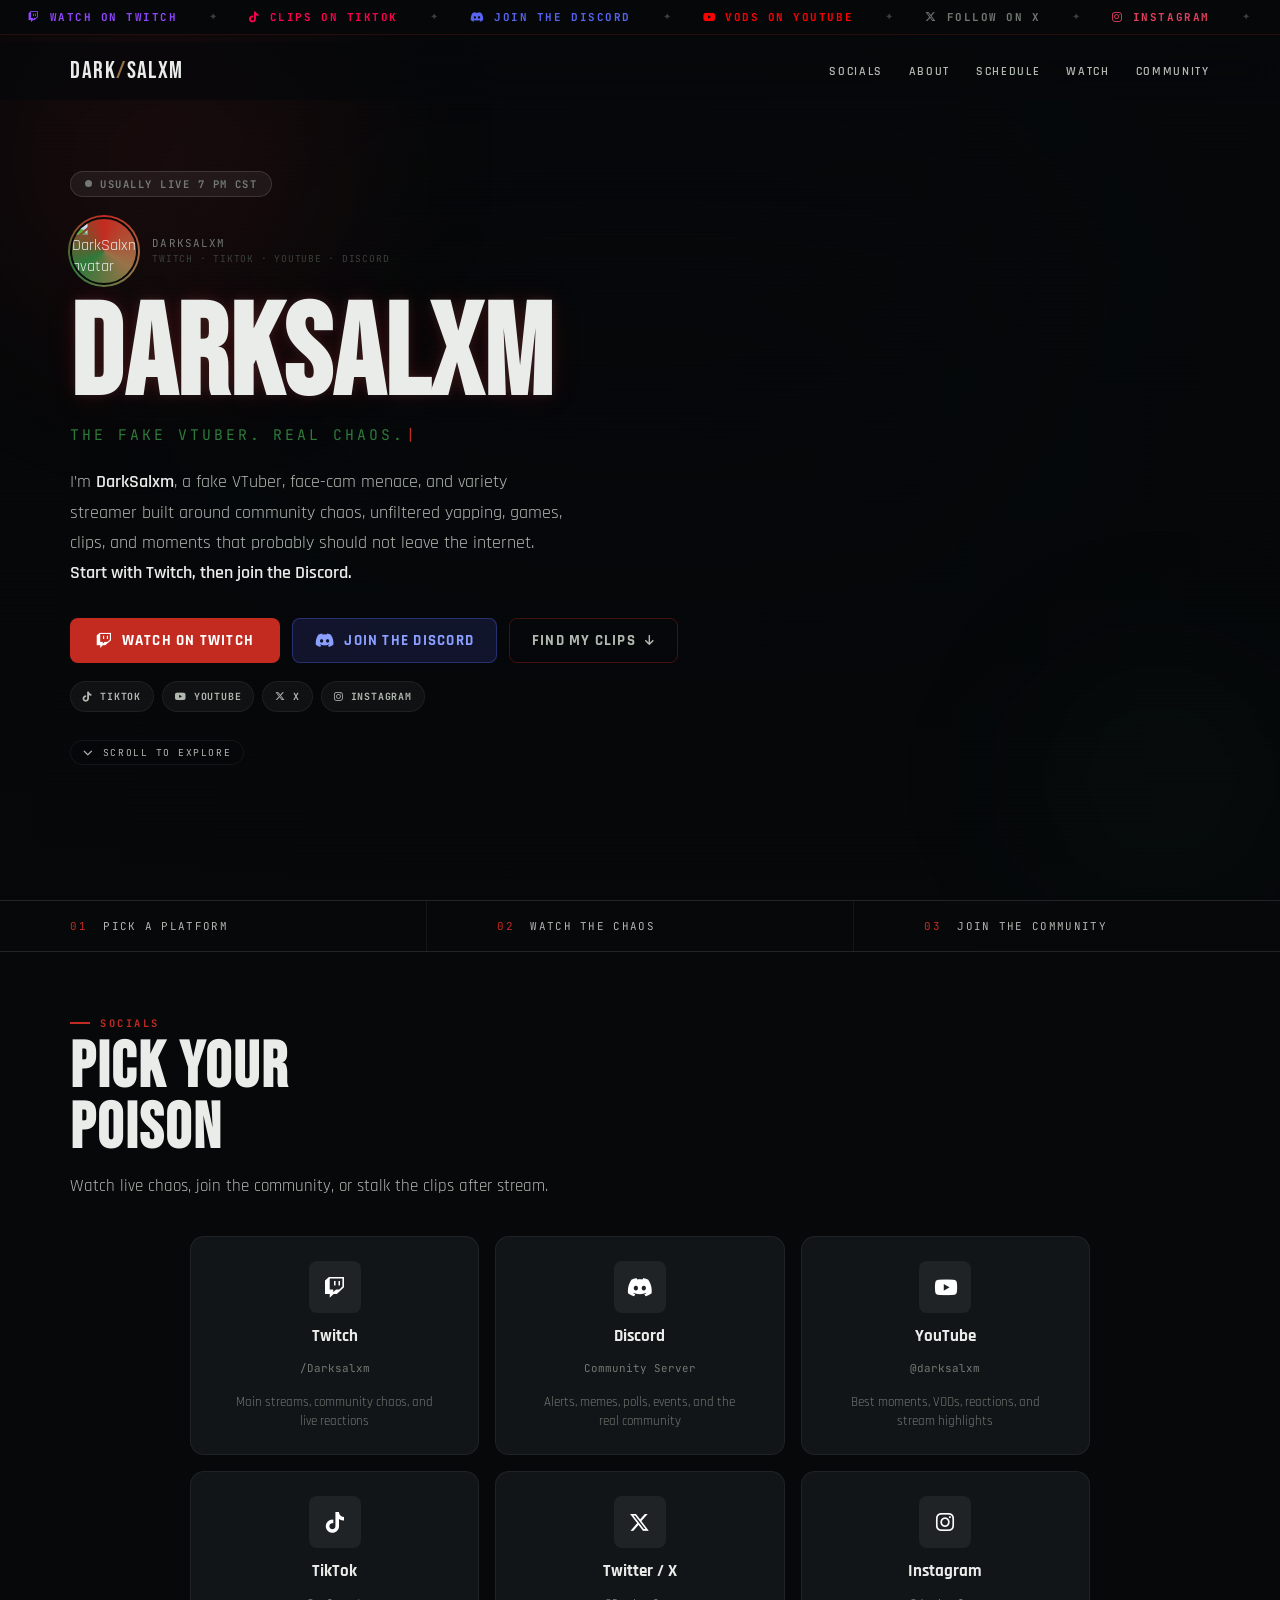
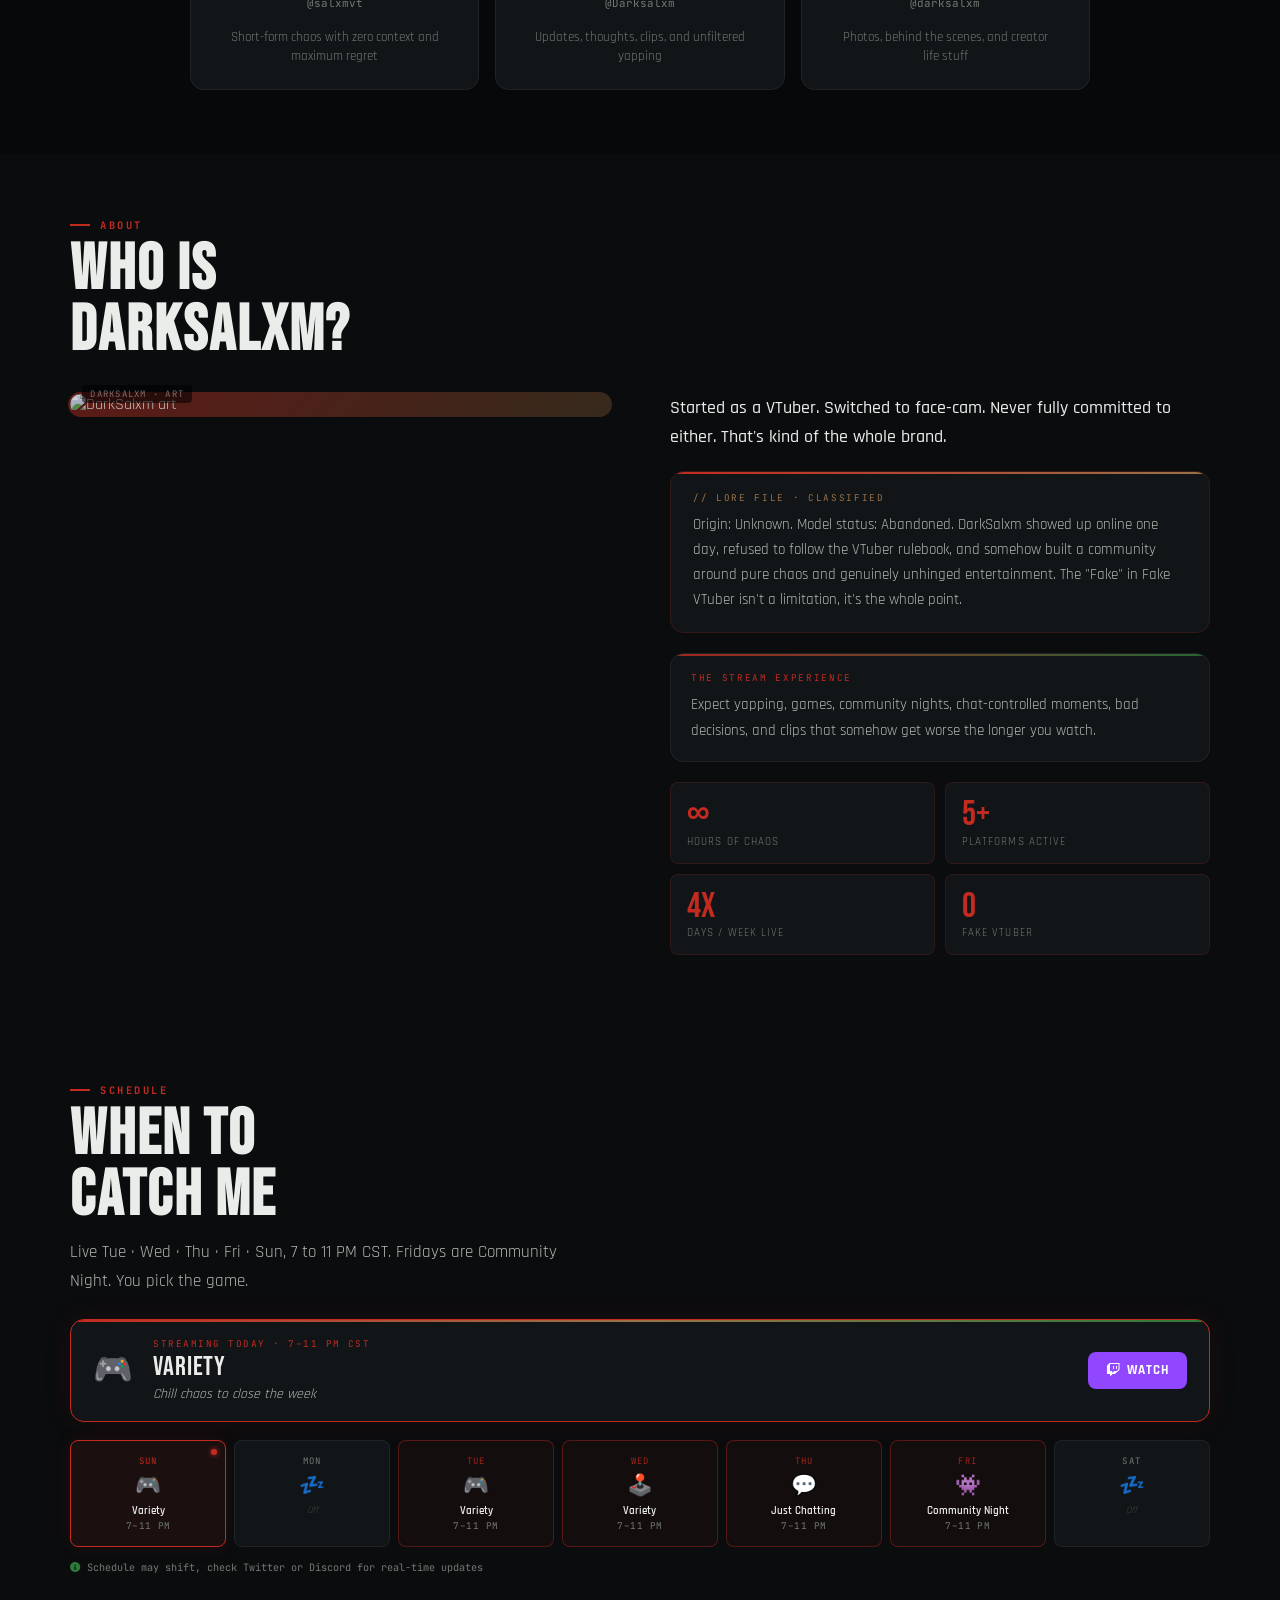
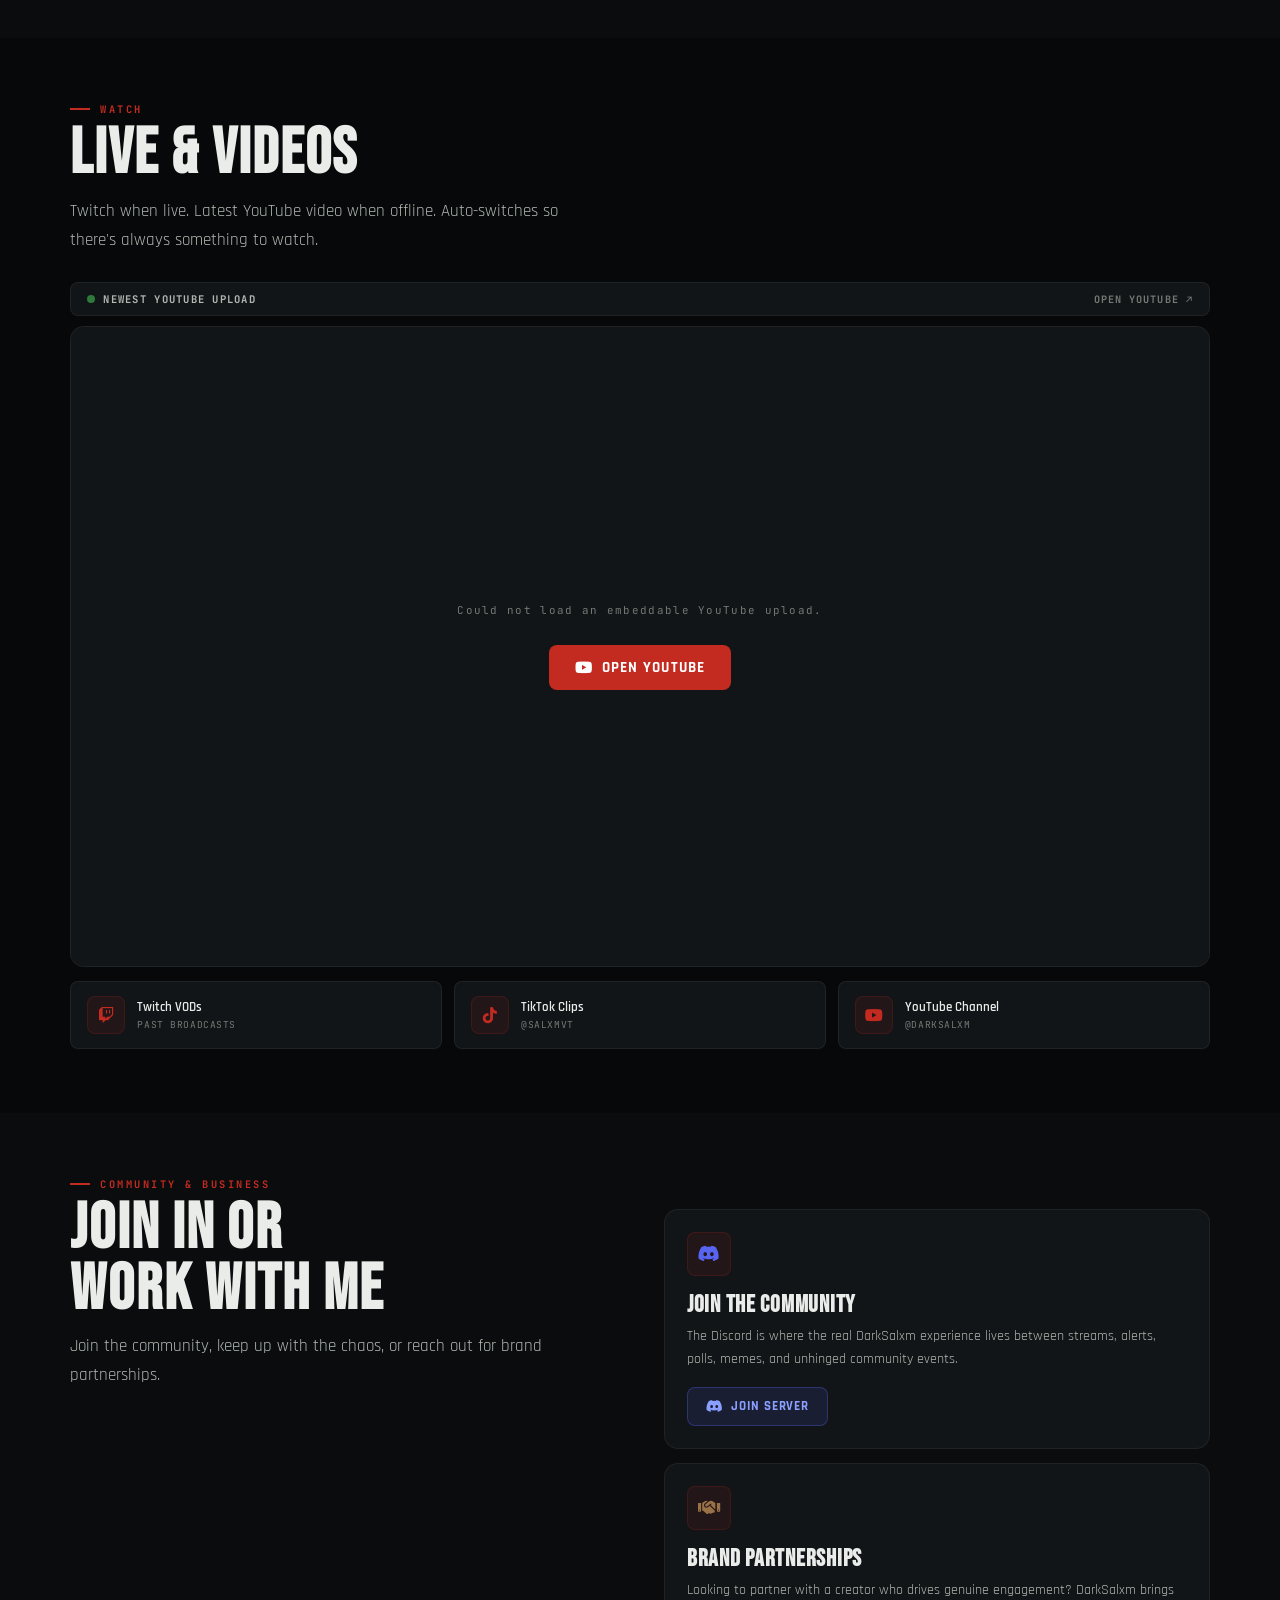
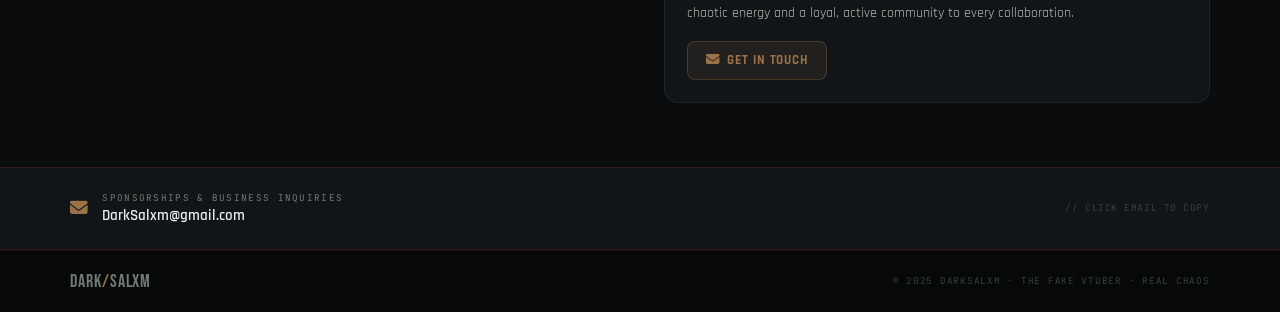
==== commit 41c2ac8d: "Update script.js and index.html: Version bump to v8 for script.js, enhance YouTube embed functionali" ====
--- a/index.html
+++ b/index.html
@@ -692,6 +692,6 @@
     </a>
   </div>
 
-  <script src="script.js"></script>
+  <script src="script.js?v=8"></script>
 </body>
 </html>
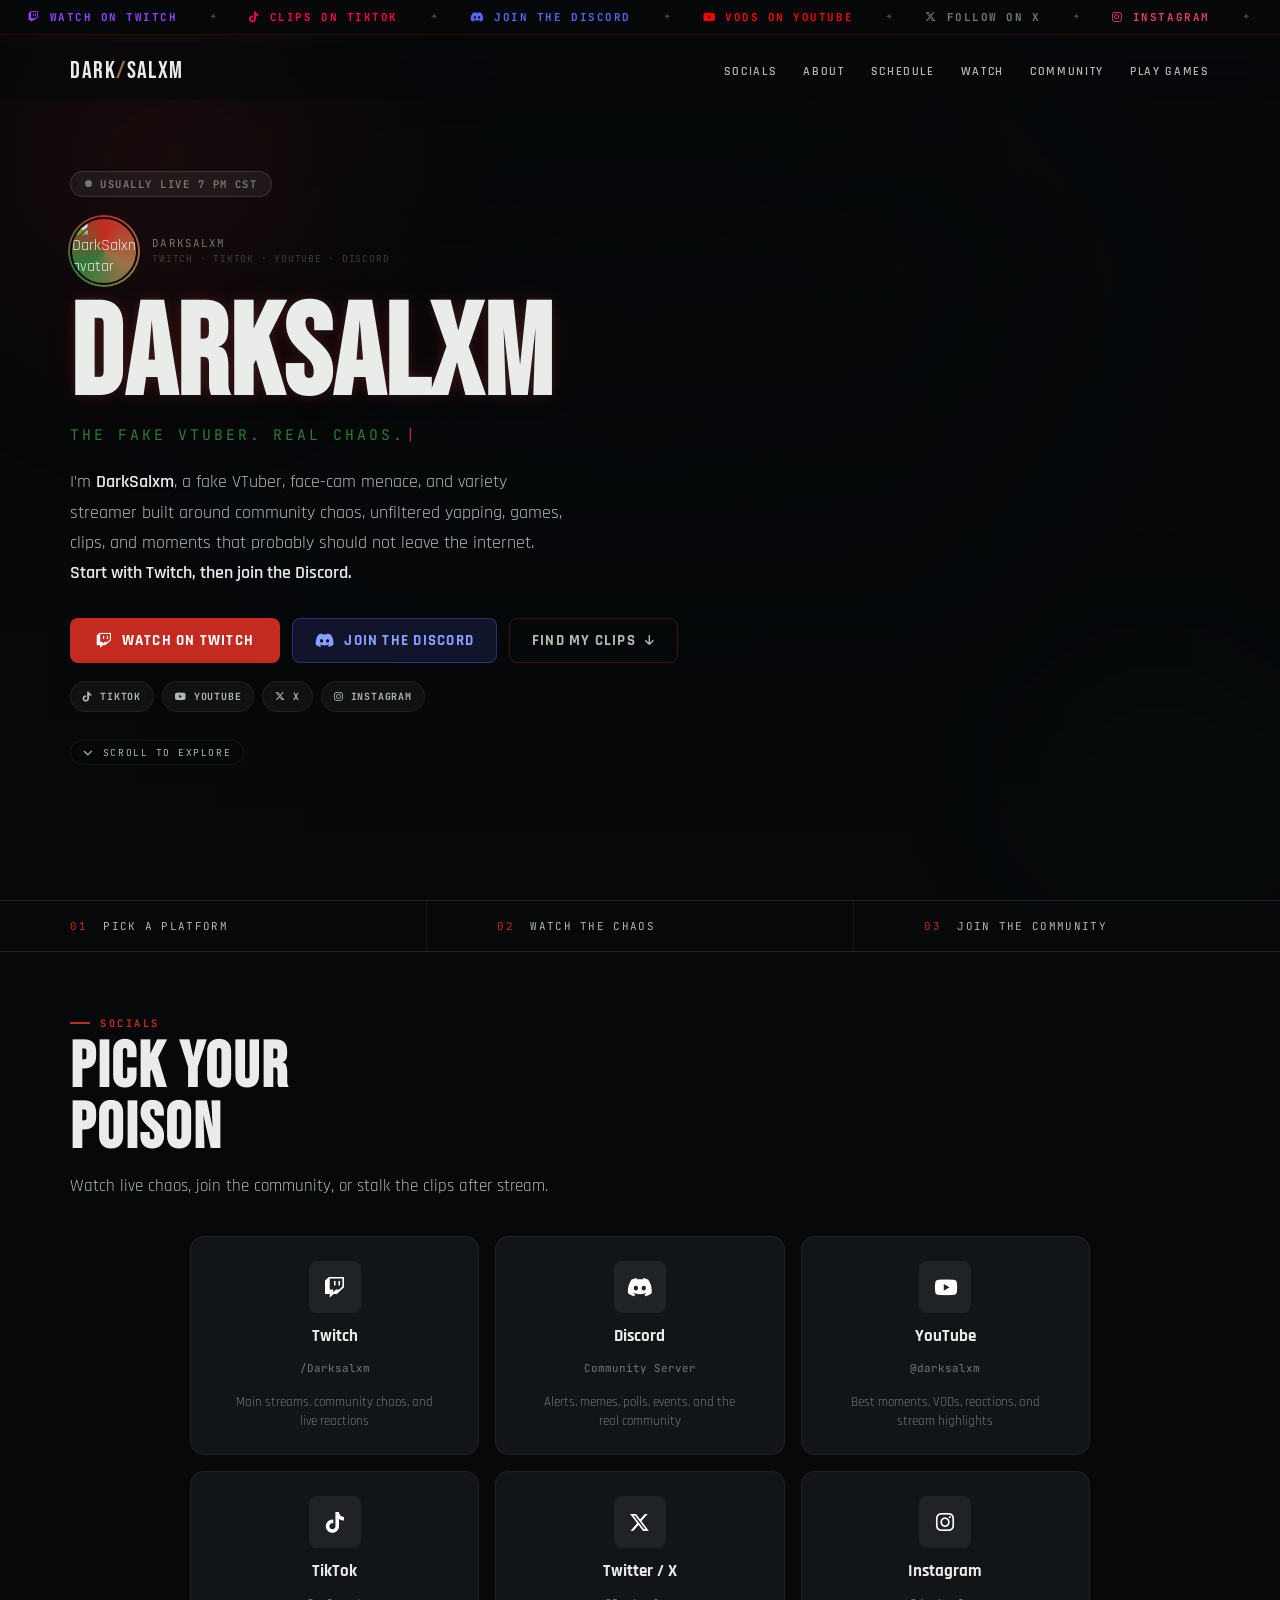
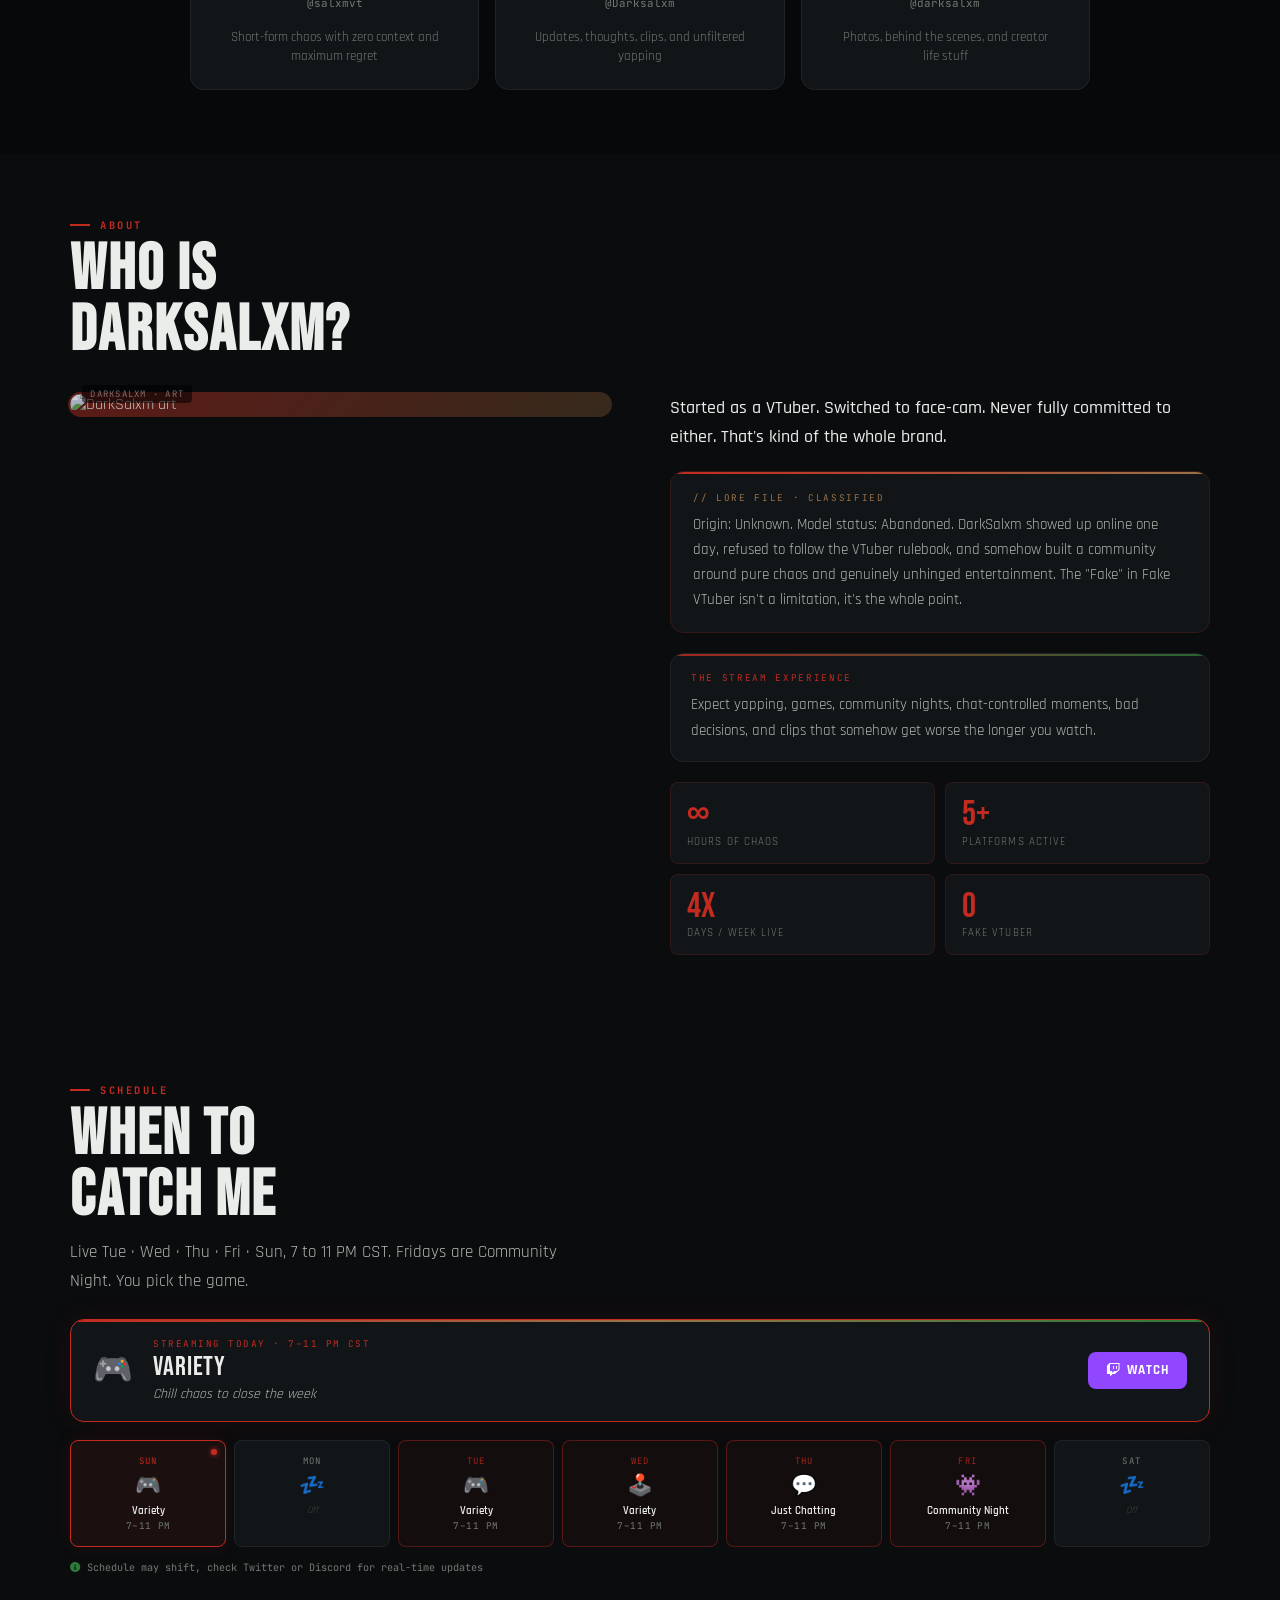
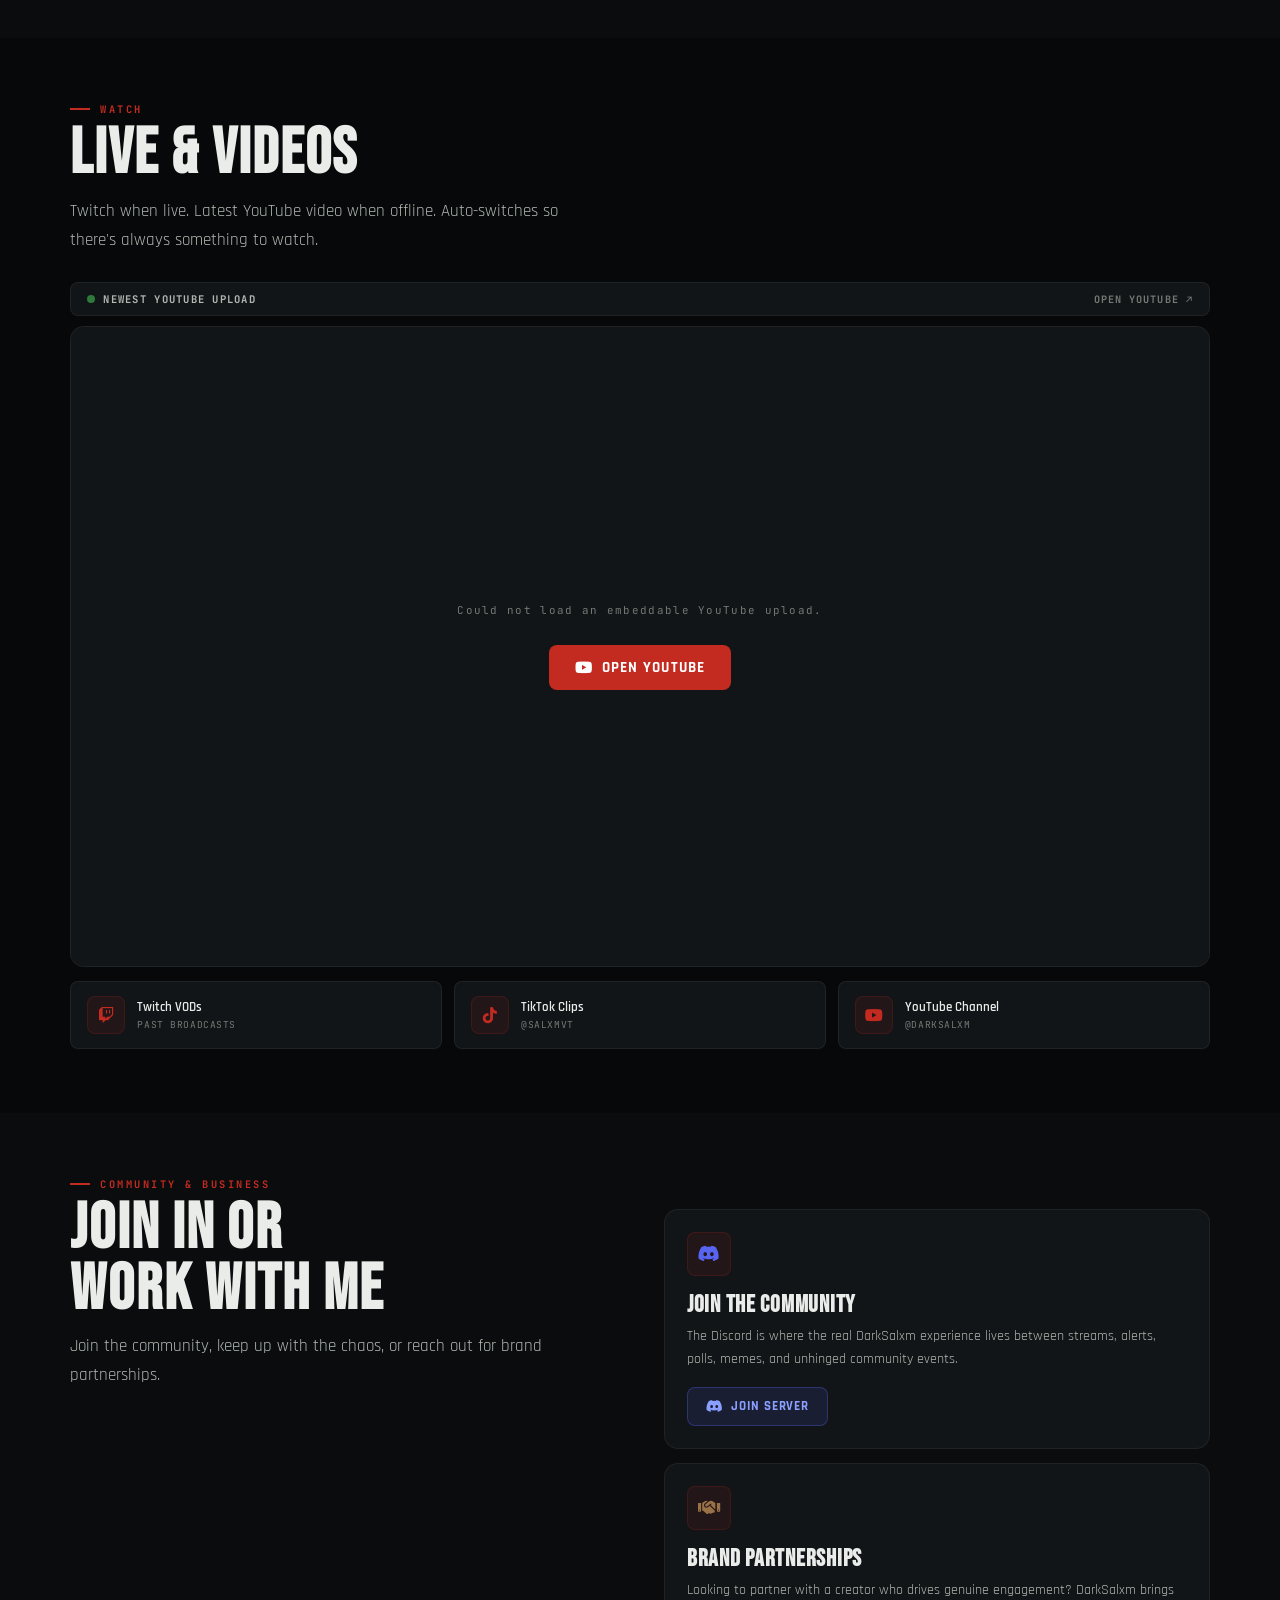
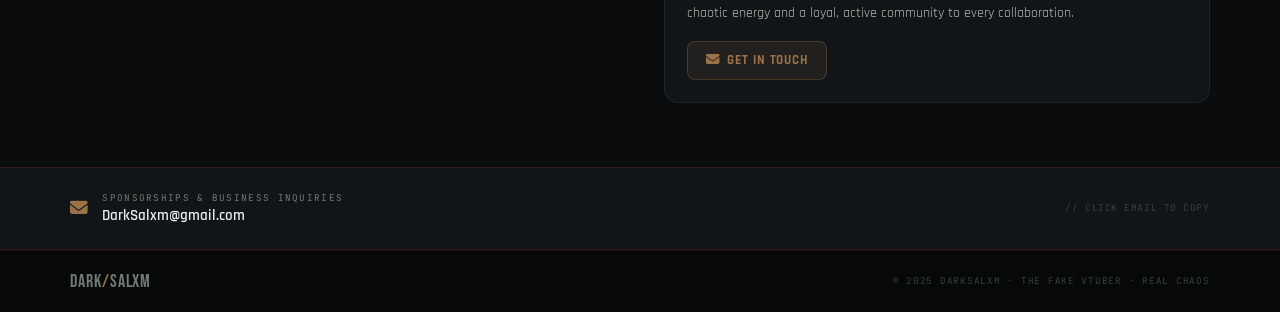
==== commit 57777392: "Add "Play Games" link to navigation in index.html" ====
--- a/index.html
+++ b/index.html
@@ -262,6 +262,7 @@
         <li><a href="#schedule">Schedule</a></li>
         <li><a href="#watch">Watch</a></li>
         <li><a href="#support">Community</a></li>
+        <li><a href="/game/">Play Games</a></li>
       </ul>
 
       <div id="nav-live-pill" class="hidden">
@@ -281,6 +282,7 @@
     <a href="#schedule">Schedule</a>
     <a href="#watch">Watch</a>
     <a href="#support">Community</a>
+    <a href="/game/">Play Games</a>
     <a href="https://twitch.tv/Darksalxm" target="_blank" rel="noopener" style="color:var(--twitch)">
       <i class="fab fa-twitch"></i> Watch Live
     </a>
